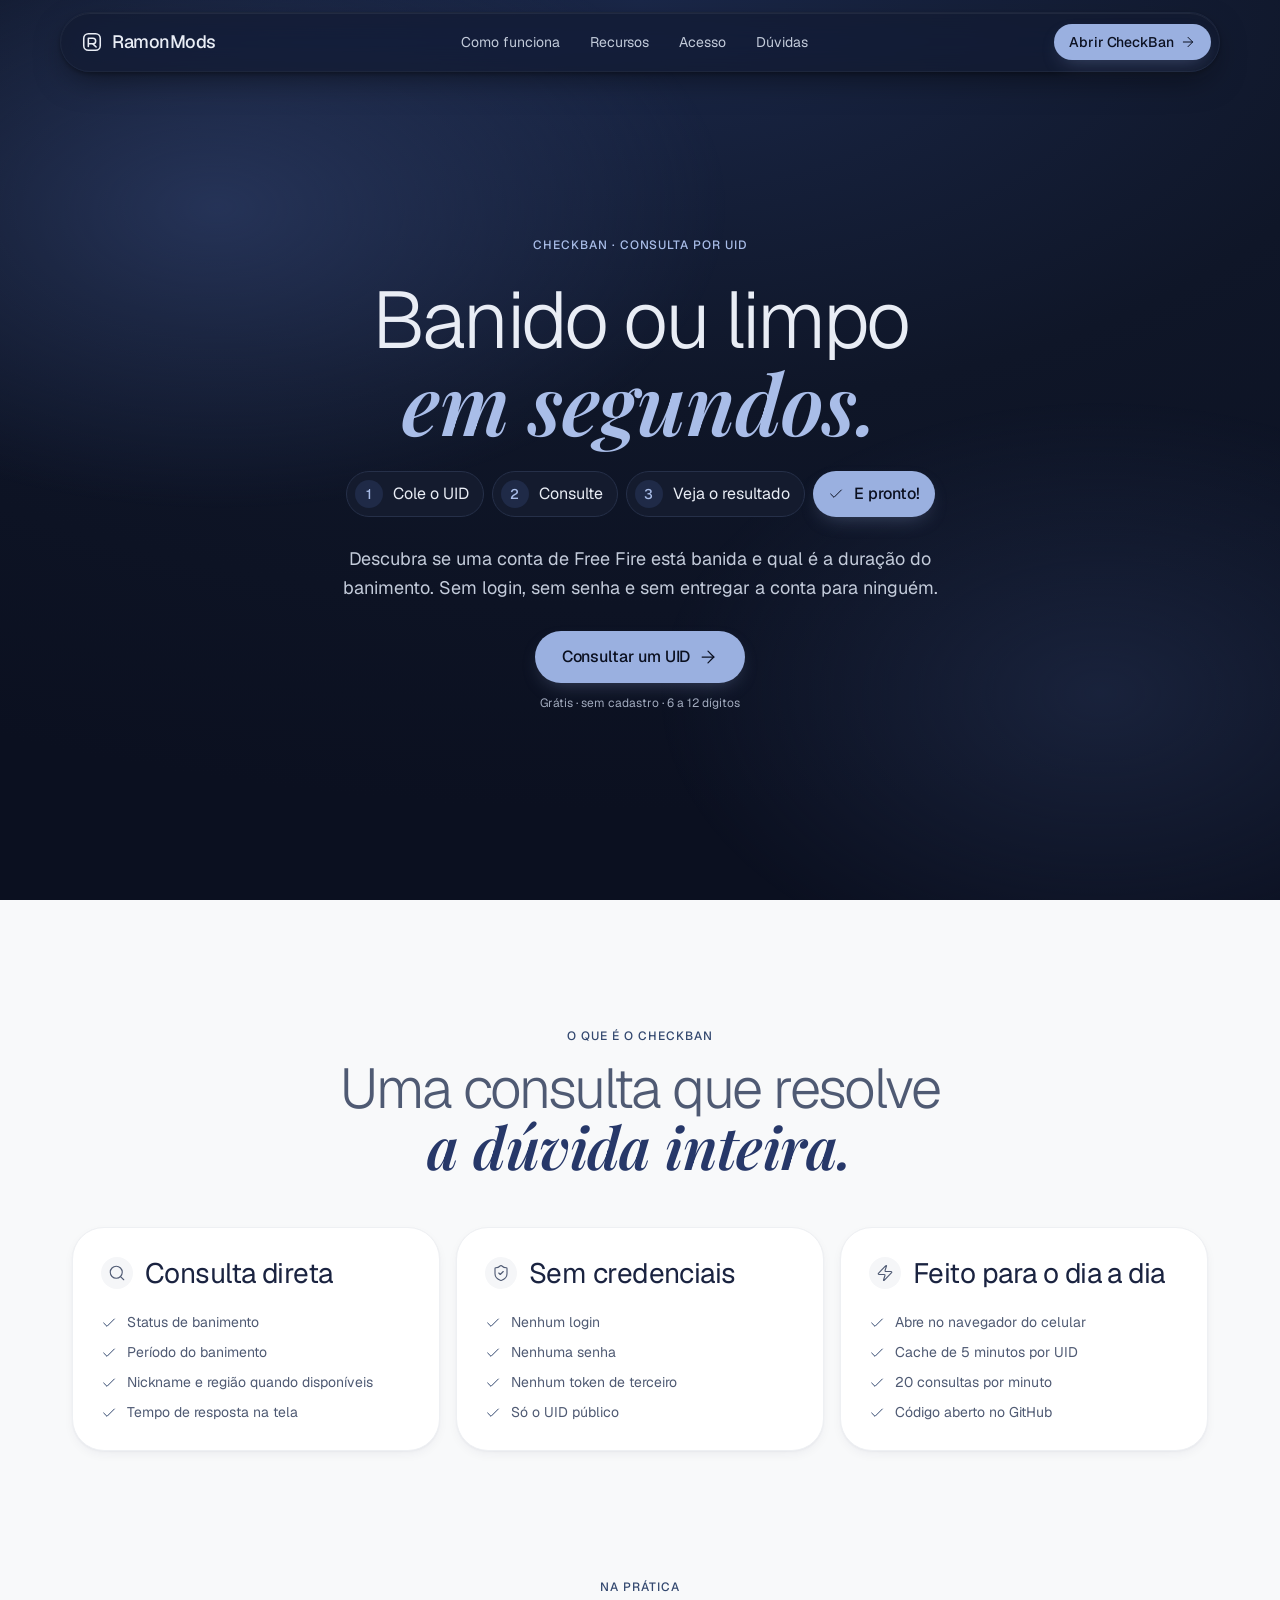
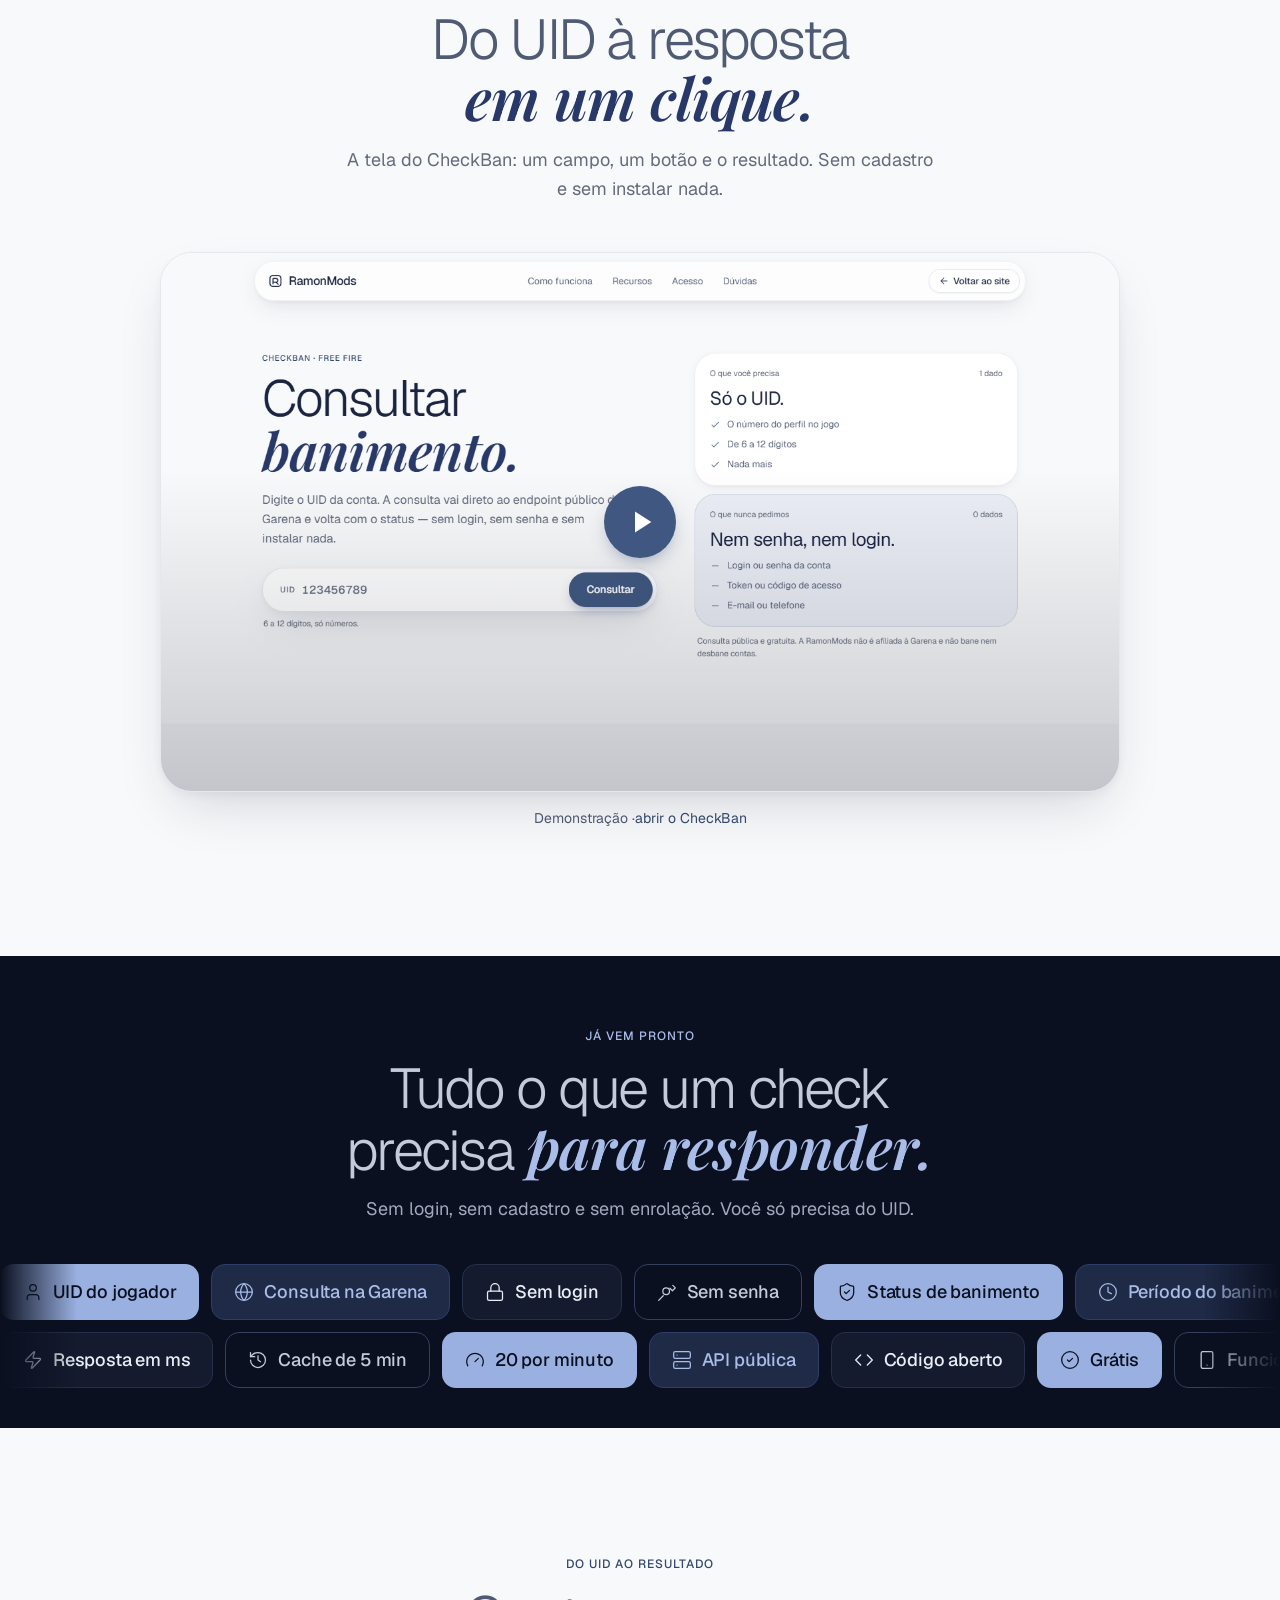
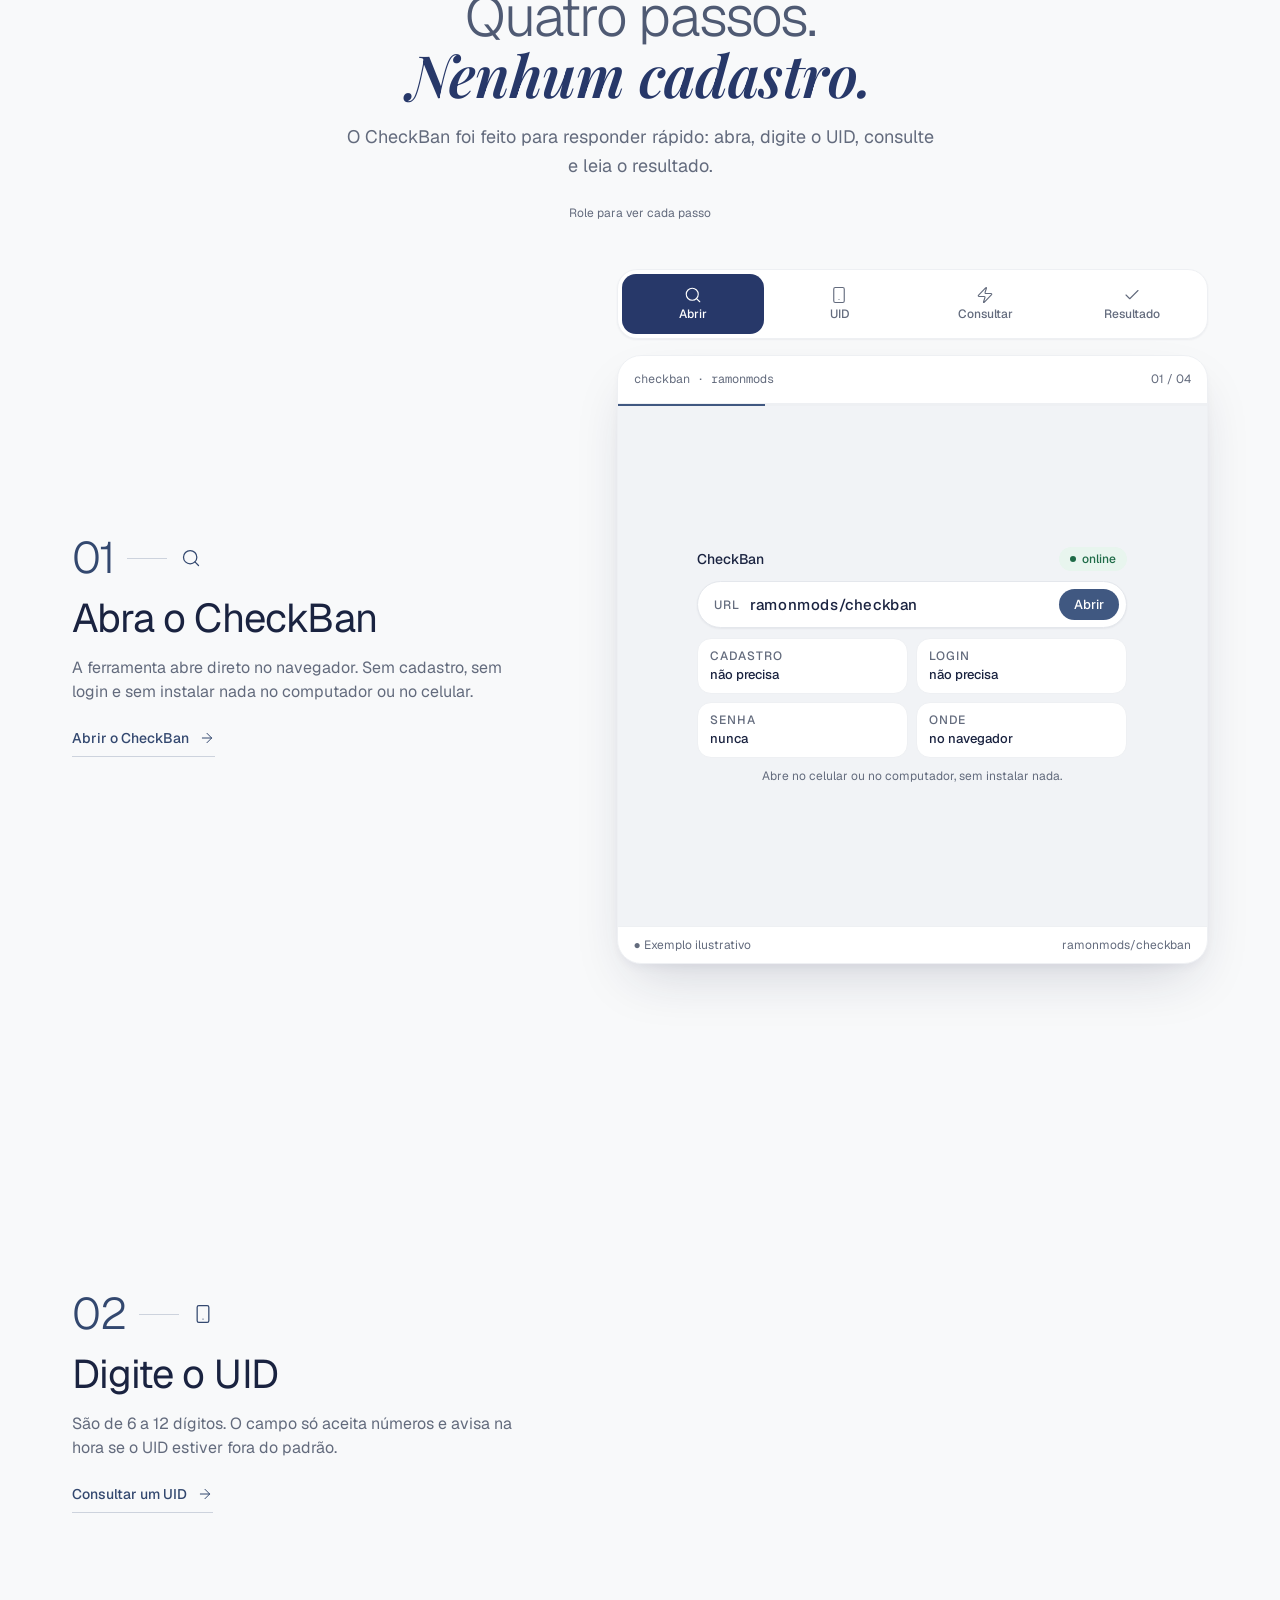
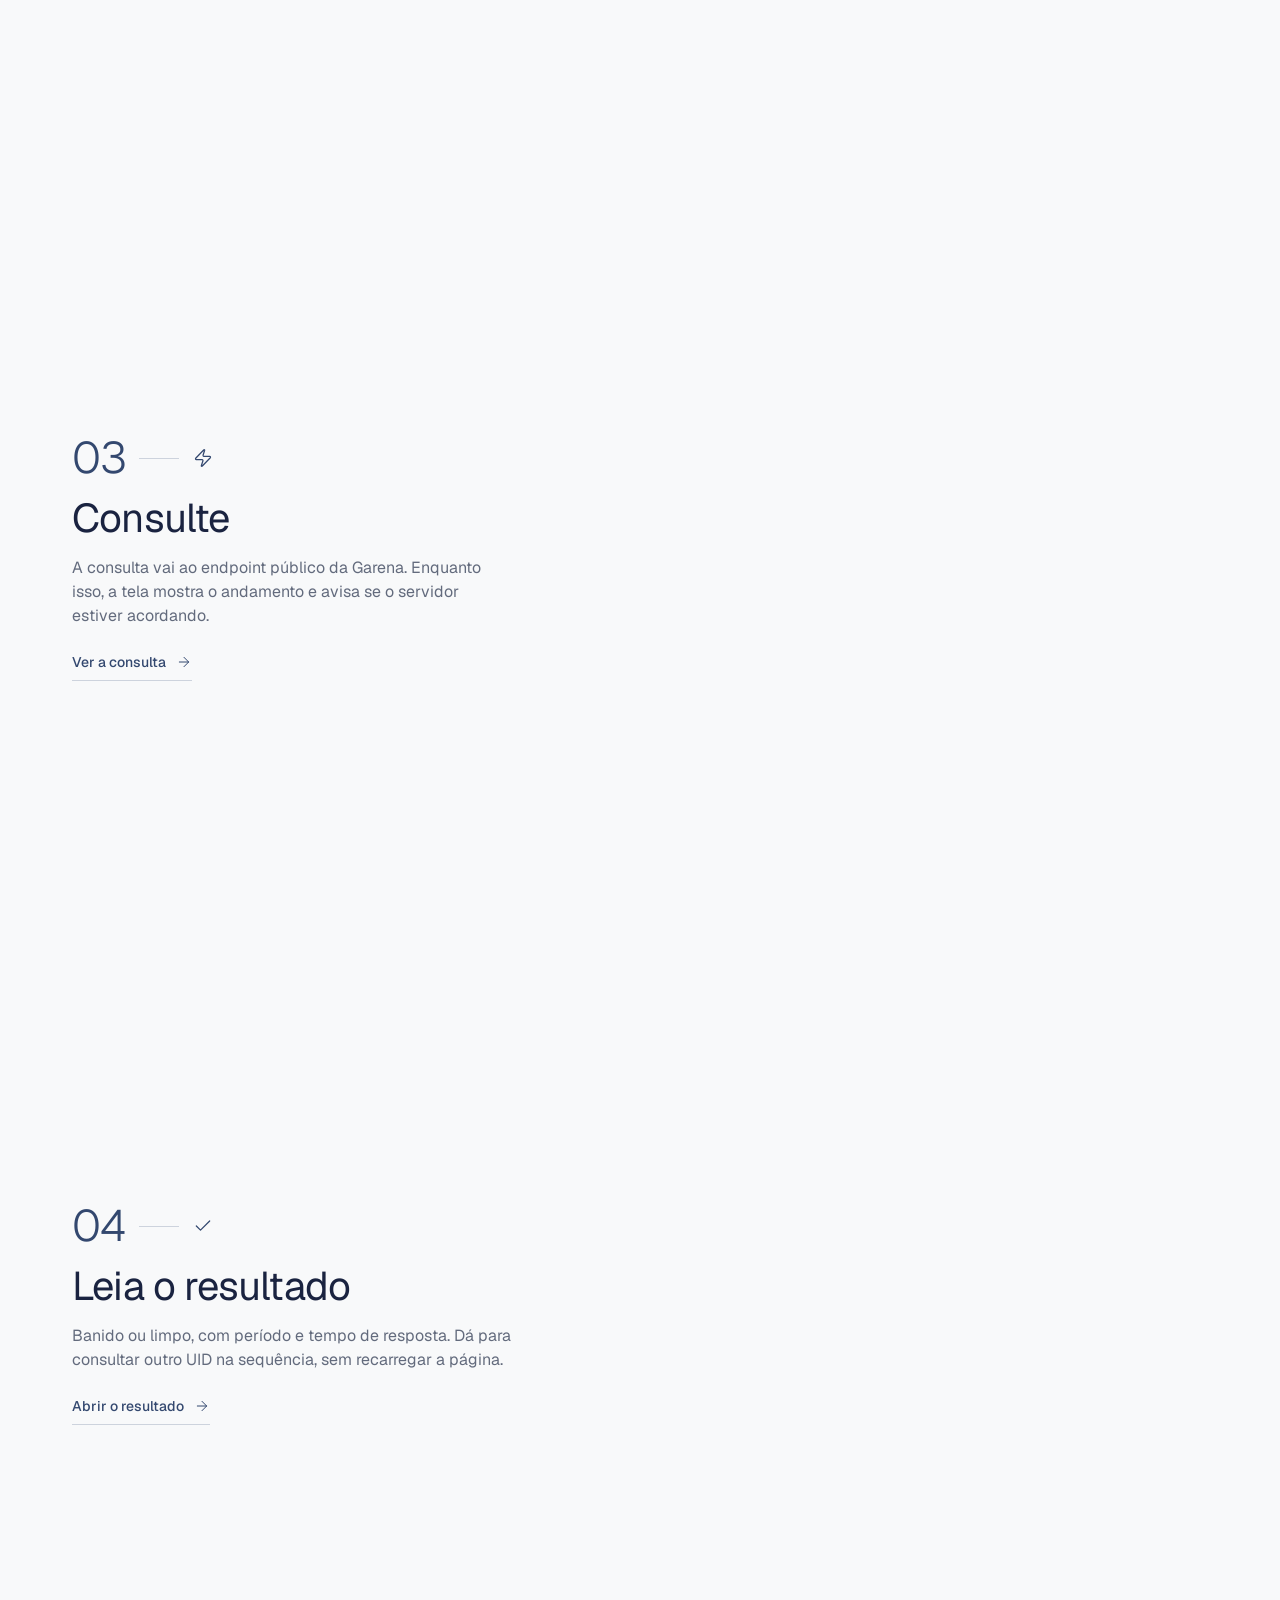
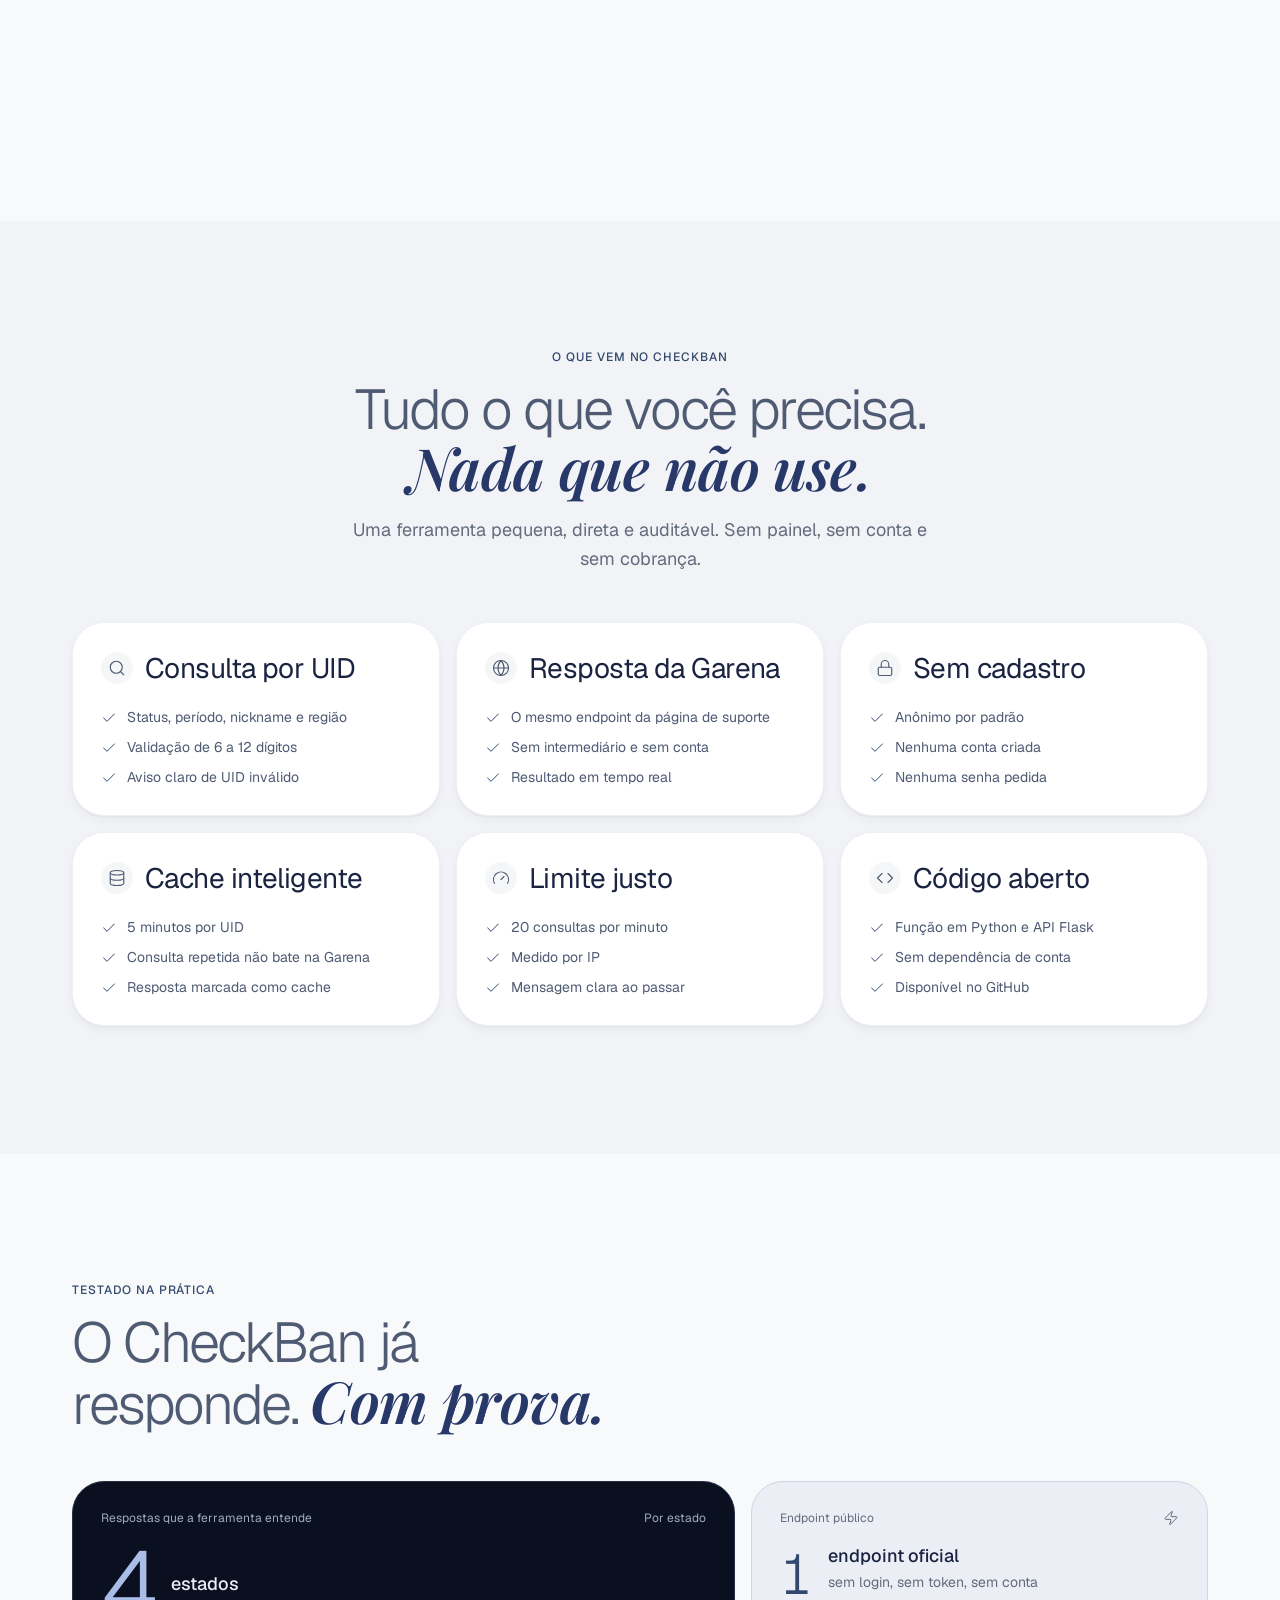
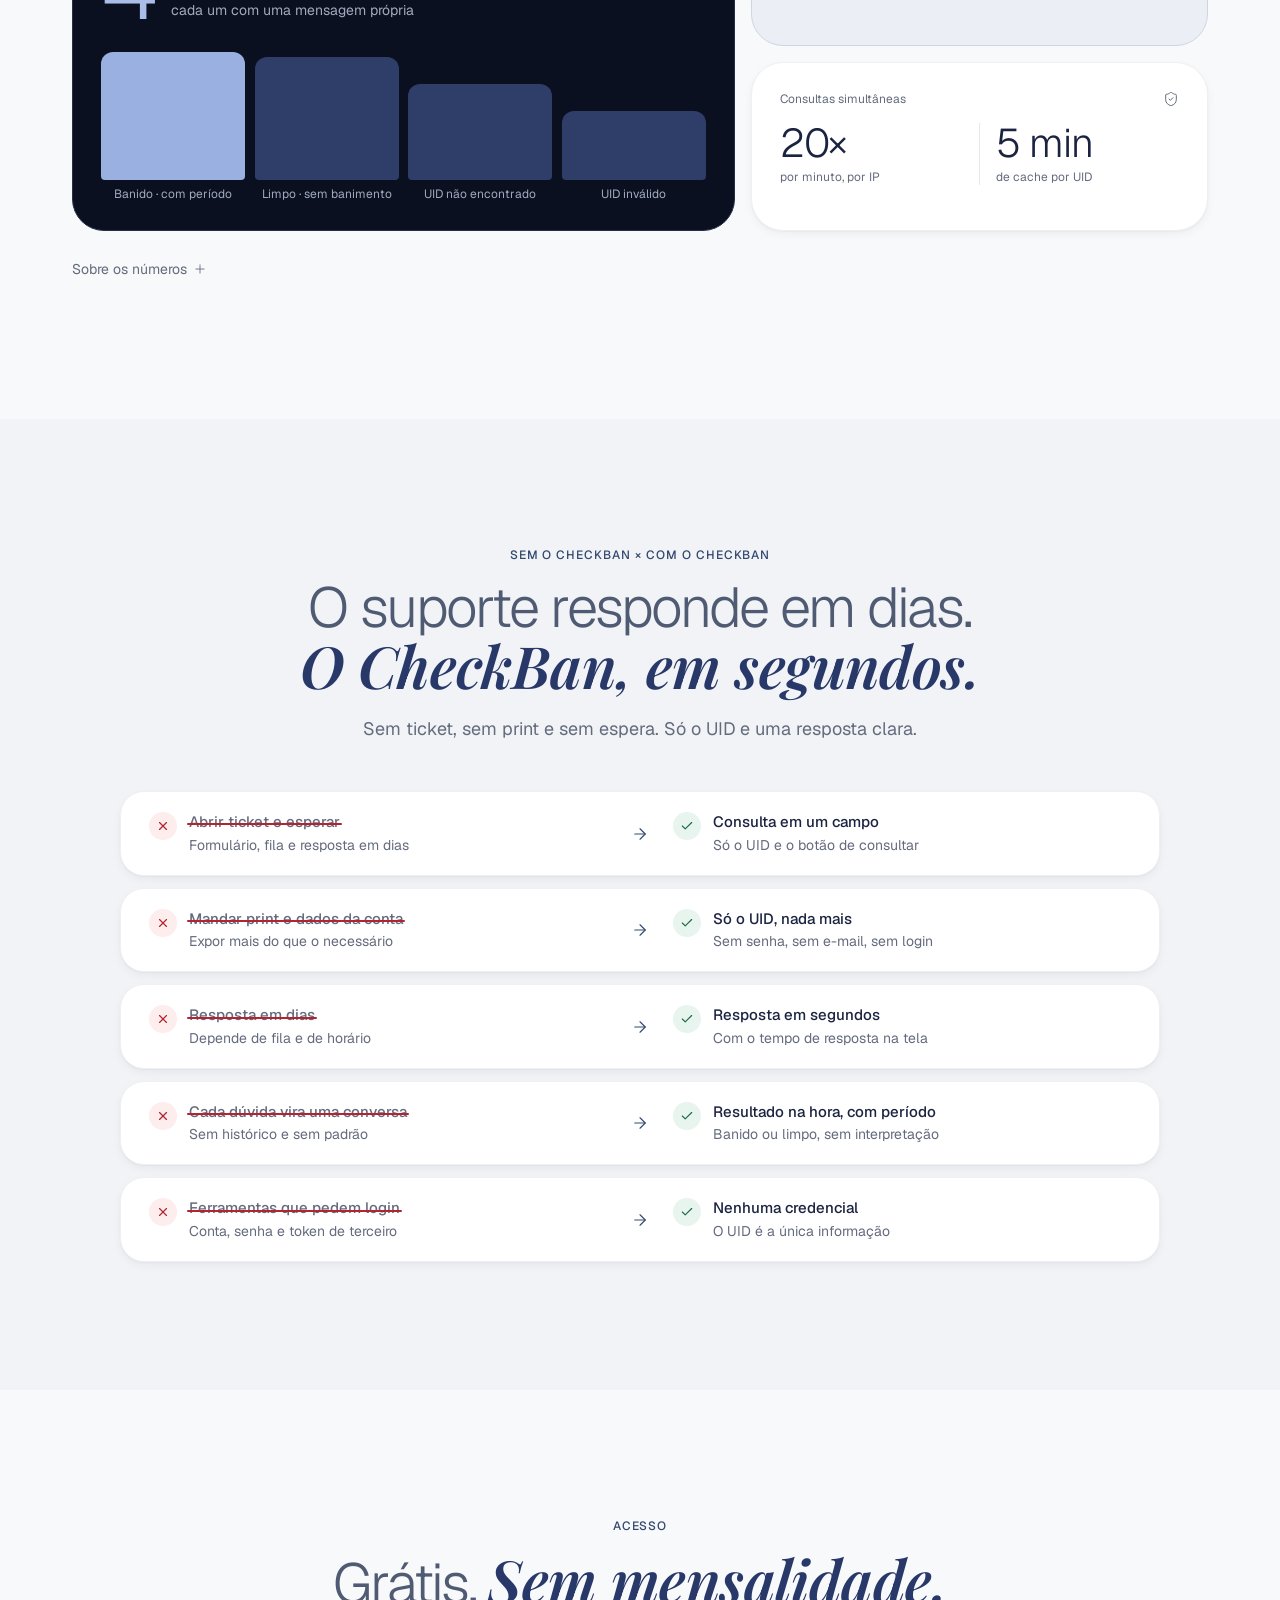
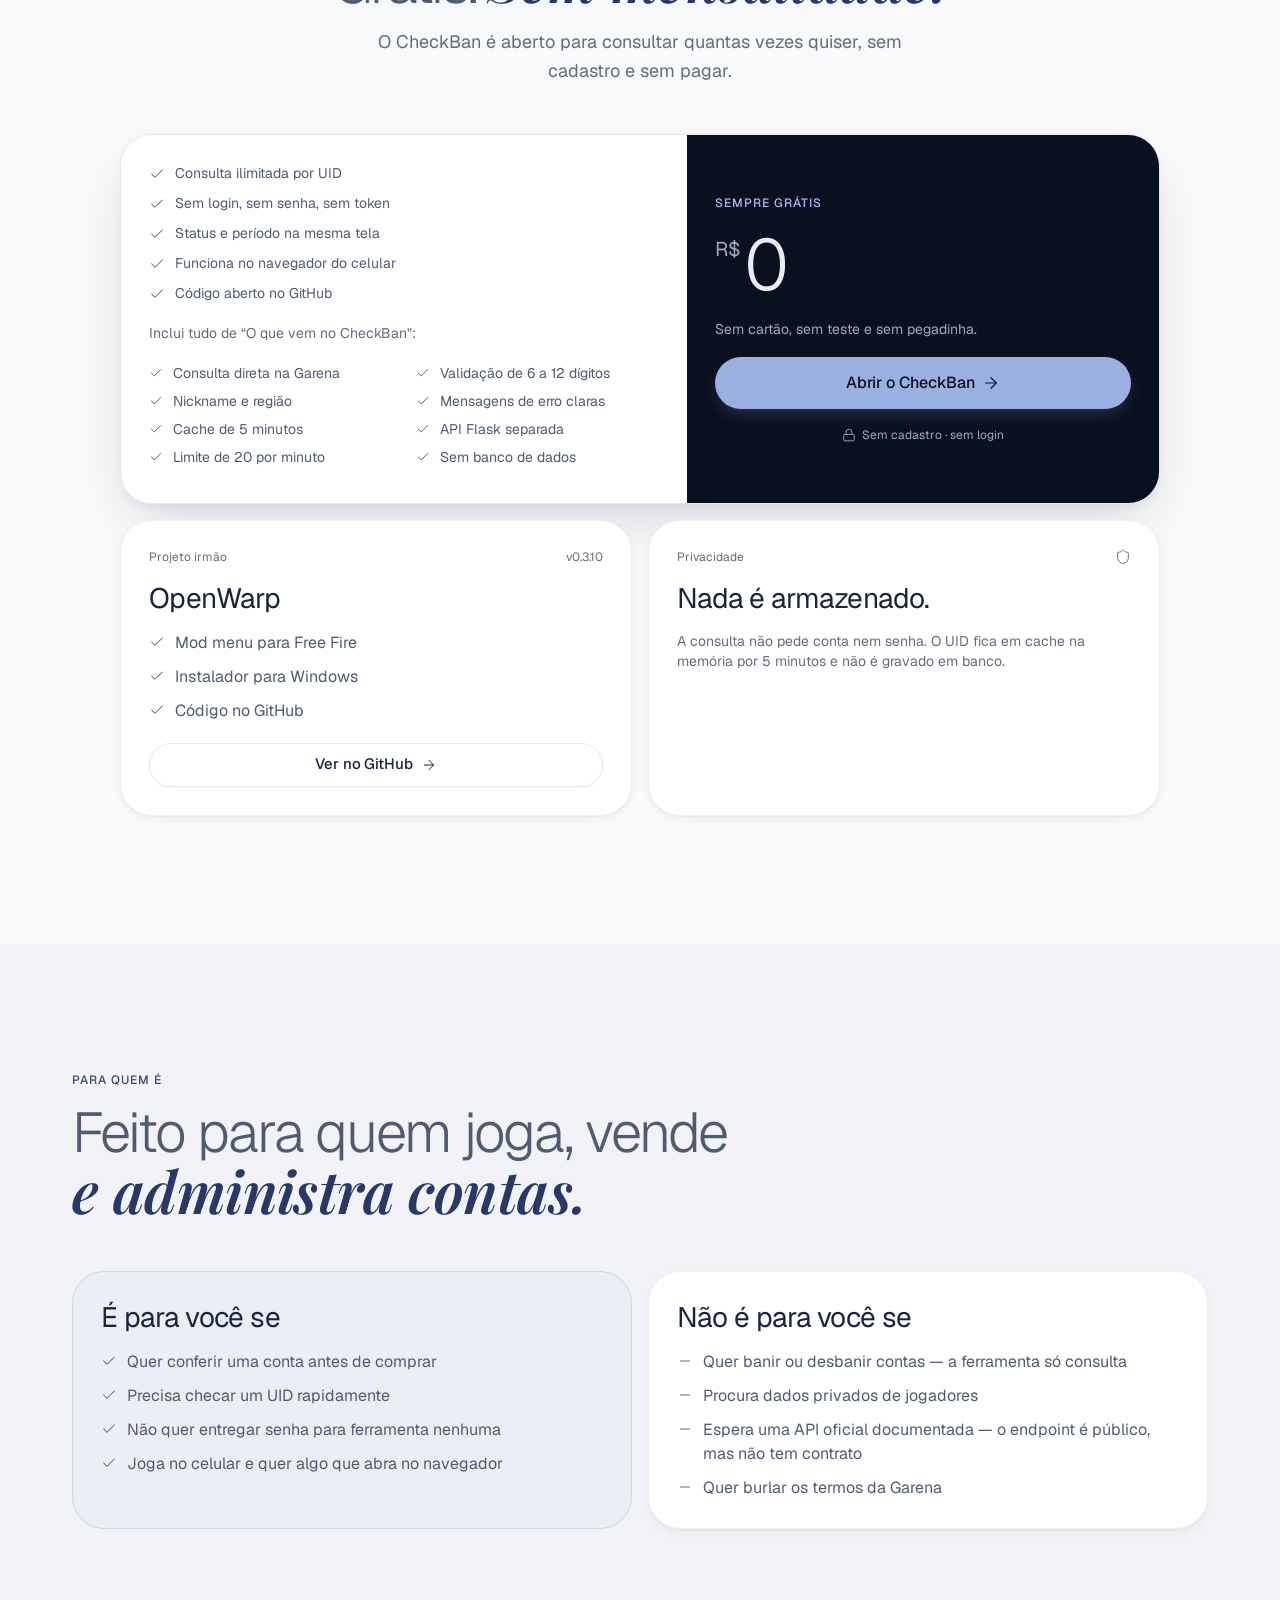
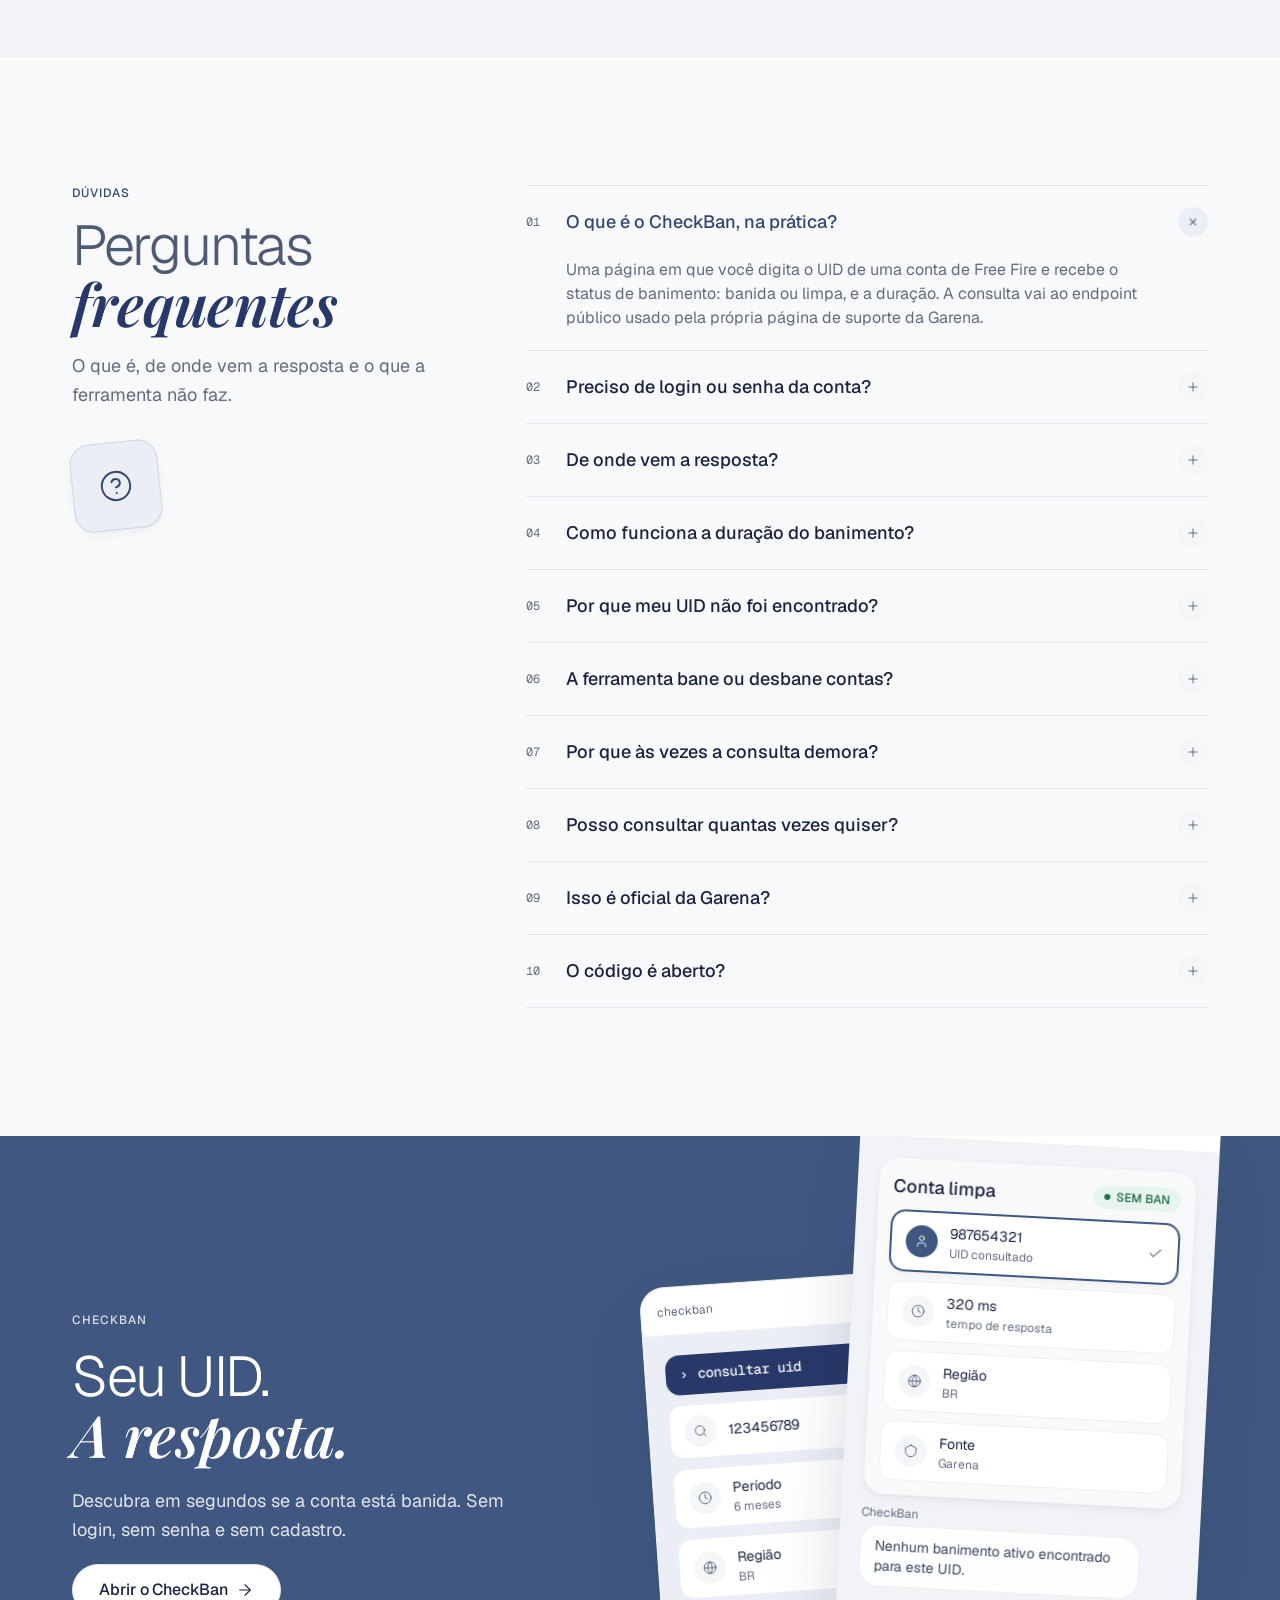
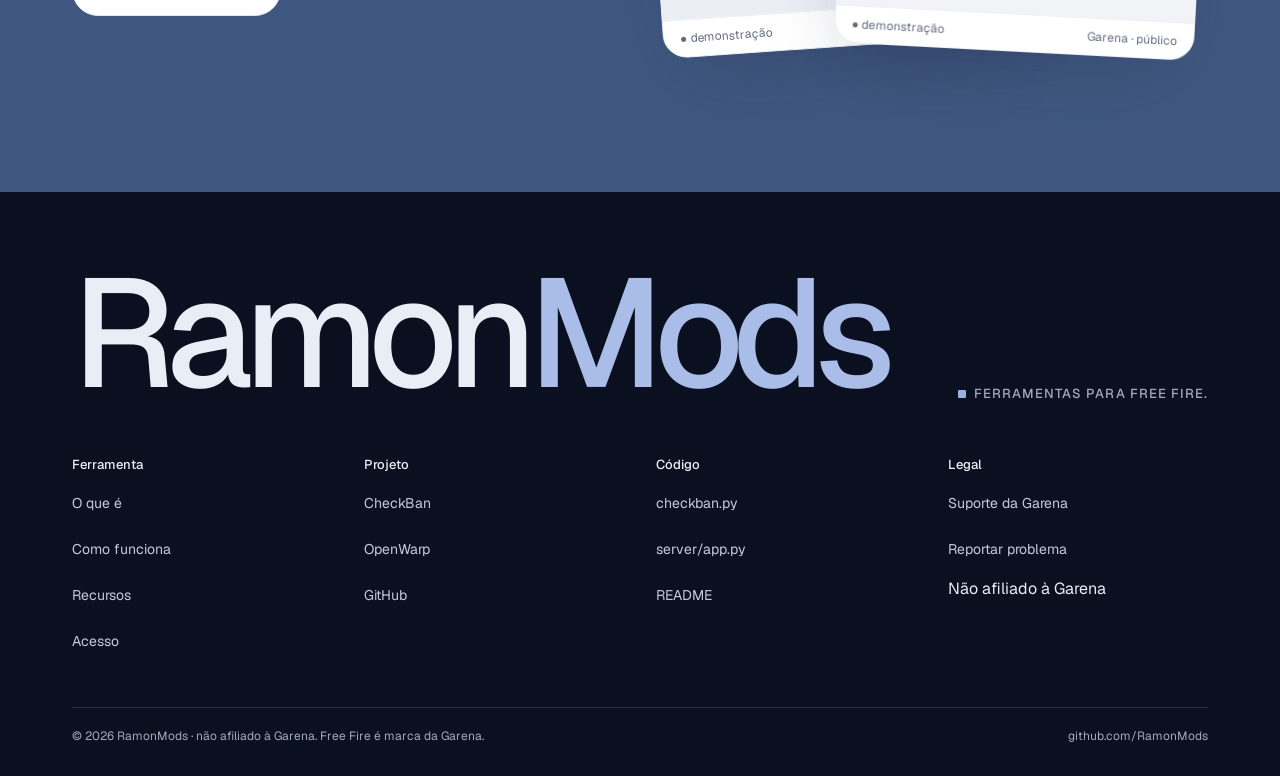
==== public/index.html @ e535be3e "site: reestrutura para public/, adiciona CheckBan (funcao + API Flask + pagina)" ====
<!DOCTYPE html>
<html lang="pt-BR" data-theme="light">
<head>
<meta charset="utf-8">
<meta name="viewport" content="width=device-width, initial-scale=1">
<title>RamonMods — CheckBan para Free Fire</title>
<meta name="description" content="Consulte pelo UID se uma conta de Free Fire está banida e qual é a duração do banimento. Sem login, sem senha e sem cadastro. Resposta direta do endpoint público da Garena.">
<meta name="theme-color" content="#0b1020">
<meta property="og:title" content="RamonMods — CheckBan para Free Fire">
<meta property="og:description" content="Banido ou limpo em segundos. Consulta por UID, sem login e sem senha.">
<meta property="og:type" content="website">
<link rel="icon" href="assets/favicon.svg" type="image/svg+xml">
<link rel="preload" href="assets/fonts/geist-normal-01.woff2" as="font" type="font/woff2" crossorigin>
<link rel="preload" href="assets/fonts/playfair-display-italic-03.woff2" as="font" type="font/woff2" crossorigin>
<link rel="stylesheet" href="styles.css">
<link rel="stylesheet" href="site.css">
</head>
<body>

<header class="lp-nav" data-theme="dark">
  <a class="ks-wordmark" href="./" aria-label="RamonMods, início">
    <span class="rm-brand">
      <svg viewBox="0 0 24 24" fill="none" stroke="currentColor" stroke-width="1.7" stroke-linecap="round" stroke-linejoin="round" aria-hidden="true" focusable="false"><rect x="3" y="3" width="18" height="18" rx="5"/><path d="M8 17V8h5a3 3 0 0 1 0 6H8"/><path d="m13 14 3.5 3.5"/></svg>
      RamonMods
    </span>
  </a>
  <nav class="lp-nav__links" aria-label="Seções">
    <a href="#como-usar">Como funciona</a>
    <a href="#o-que-vem">Recursos</a>
    <a href="#preco">Acesso</a>
    <a href="#duvidas">Dúvidas</a>
  </nav>
  <div class="lp-nav__end">
    <a class="ks-btn ks-btn--primary ks-btn--sm" href="checkban/">
      <span class="ks-btn__content">Abrir CheckBan
        <svg xmlns="http://www.w3.org/2000/svg" width="16" height="16" viewBox="0 0 24 24" fill="none" stroke="currentColor" stroke-width="1.5" stroke-linecap="round" stroke-linejoin="round" style="flex-shrink:0;display:block" aria-hidden="true" focusable="false"><path d="M5 12h14"/><path d="m12 5 7 7-7 7"/></svg>
      </span>
    </a>
  </div>
</header>

<main id="conteudo">

<section class="lp-hero" data-theme="dark" data-nav-theme="dark" id="topo">
  <div class="lp-container lp-hero__inner">
    <span class="lp-tag">CheckBan · consulta por UID</span>
    <h1>Banido ou limpo <span class="ks-accent-word">em segundos.</span></h1>
    <div class="rm-pills">
      <span class="lp-step"><b>1</b>Cole o UID</span>
      <span class="lp-step"><b>2</b>Consulte</span>
      <span class="lp-step"><b>3</b>Veja o resultado</span>
      <a class="lp-step lp-step--done" href="checkban/">
        <svg xmlns="http://www.w3.org/2000/svg" width="16" height="16" viewBox="0 0 24 24" fill="none" stroke="currentColor" stroke-width="1.5" stroke-linecap="round" stroke-linejoin="round" style="flex-shrink:0;display:block" aria-hidden="true" focusable="false"><path d="M20 6 9 17l-5-5"/></svg>
        E pronto!
      </a>
    </div>
    <p class="lp-hero__lead">Descubra se uma conta de Free Fire está banida e qual é a duração do banimento. Sem login, sem senha e sem entregar a conta para ninguém.</p>
    <div class="lp-hero__cta">
      <a class="ks-btn ks-btn--primary ks-btn--lg" href="checkban/">
        <span class="ks-btn__content">Consultar um UID
          <svg xmlns="http://www.w3.org/2000/svg" width="20" height="20" viewBox="0 0 24 24" fill="none" stroke="currentColor" stroke-width="1.5" stroke-linecap="round" stroke-linejoin="round" style="flex-shrink:0;display:block" aria-hidden="true" focusable="false"><path d="M5 12h14"/><path d="m12 5 7 7-7 7"/></svg>
        </span>
      </a>
      <p class="lp-plan__fine"><span>Grátis · sem cadastro · 6 a 12 dígitos</span></p>
    </div>
  </div>
</section>

<section class="lp-section" id="o-que-e" aria-labelledby="o-que-e-titulo">
  <div class="lp-container">
    <div class="lp-head lp-head--center lp-reveal">
      <span class="lp-tag">O que é o CheckBan</span>
      <h2 id="o-que-e-titulo" class="lp-h2">Uma consulta que resolve <span class="ks-accent-word">a dúvida inteira.</span></h2>
    </div>
    <div class="lp-inside">
      <div class="lp-panel lp-panel--surface lp-reveal">
        <div class="lp-inside__head">
          <span class="lp-row__icon">
            <svg xmlns="http://www.w3.org/2000/svg" width="18" height="18" viewBox="0 0 24 24" fill="none" stroke="currentColor" stroke-width="1.5" stroke-linecap="round" stroke-linejoin="round" aria-hidden="true" focusable="false"><circle cx="11" cy="11" r="8"/><path d="m21 21-4.3-4.3"/></svg>
          </span>
          <h3>Consulta direta</h3>
        </div>
        <ul class="lp-checks">
          <li><svg xmlns="http://www.w3.org/2000/svg" width="16" height="16" viewBox="0 0 24 24" fill="none" stroke="currentColor" stroke-width="1.5" stroke-linecap="round" stroke-linejoin="round" aria-hidden="true" focusable="false"><path d="M20 6 9 17l-5-5"/></svg>Status de banimento</li>
          <li><svg xmlns="http://www.w3.org/2000/svg" width="16" height="16" viewBox="0 0 24 24" fill="none" stroke="currentColor" stroke-width="1.5" stroke-linecap="round" stroke-linejoin="round" aria-hidden="true" focusable="false"><path d="M20 6 9 17l-5-5"/></svg>Período do banimento</li>
          <li><svg xmlns="http://www.w3.org/2000/svg" width="16" height="16" viewBox="0 0 24 24" fill="none" stroke="currentColor" stroke-width="1.5" stroke-linecap="round" stroke-linejoin="round" aria-hidden="true" focusable="false"><path d="M20 6 9 17l-5-5"/></svg>Nickname e região quando disponíveis</li>
          <li><svg xmlns="http://www.w3.org/2000/svg" width="16" height="16" viewBox="0 0 24 24" fill="none" stroke="currentColor" stroke-width="1.5" stroke-linecap="round" stroke-linejoin="round" aria-hidden="true" focusable="false"><path d="M20 6 9 17l-5-5"/></svg>Tempo de resposta na tela</li>
        </ul>
      </div>
      <div class="lp-panel lp-panel--surface lp-reveal">
        <div class="lp-inside__head">
          <span class="lp-row__icon">
            <svg xmlns="http://www.w3.org/2000/svg" width="18" height="18" viewBox="0 0 24 24" fill="none" stroke="currentColor" stroke-width="1.5" stroke-linecap="round" stroke-linejoin="round" aria-hidden="true" focusable="false"><path d="M20 13c0 5-3.5 7.5-7.66 8.95a1 1 0 0 1-.67-.01C7.5 20.5 4 18 4 13V6a1 1 0 0 1 1-1c2 0 4.5-1.2 6.24-2.72a1.17 1.17 0 0 1 1.52 0C14.51 3.81 17 5 19 5a1 1 0 0 1 1 1z"/><path d="m9 12 2 2 4-4"/></svg>
          </span>
          <h3>Sem credenciais</h3>
        </div>
        <ul class="lp-checks">
          <li><svg xmlns="http://www.w3.org/2000/svg" width="16" height="16" viewBox="0 0 24 24" fill="none" stroke="currentColor" stroke-width="1.5" stroke-linecap="round" stroke-linejoin="round" aria-hidden="true" focusable="false"><path d="M20 6 9 17l-5-5"/></svg>Nenhum login</li>
          <li><svg xmlns="http://www.w3.org/2000/svg" width="16" height="16" viewBox="0 0 24 24" fill="none" stroke="currentColor" stroke-width="1.5" stroke-linecap="round" stroke-linejoin="round" aria-hidden="true" focusable="false"><path d="M20 6 9 17l-5-5"/></svg>Nenhuma senha</li>
          <li><svg xmlns="http://www.w3.org/2000/svg" width="16" height="16" viewBox="0 0 24 24" fill="none" stroke="currentColor" stroke-width="1.5" stroke-linecap="round" stroke-linejoin="round" aria-hidden="true" focusable="false"><path d="M20 6 9 17l-5-5"/></svg>Nenhum token de terceiro</li>
          <li><svg xmlns="http://www.w3.org/2000/svg" width="16" height="16" viewBox="0 0 24 24" fill="none" stroke="currentColor" stroke-width="1.5" stroke-linecap="round" stroke-linejoin="round" aria-hidden="true" focusable="false"><path d="M20 6 9 17l-5-5"/></svg>Só o UID público</li>
        </ul>
      </div>
      <div class="lp-panel lp-panel--surface lp-reveal">
        <div class="lp-inside__head">
          <span class="lp-row__icon">
            <svg xmlns="http://www.w3.org/2000/svg" width="18" height="18" viewBox="0 0 24 24" fill="none" stroke="currentColor" stroke-width="1.5" stroke-linecap="round" stroke-linejoin="round" aria-hidden="true" focusable="false"><path d="M4 14a1 1 0 0 1-.78-1.63l9.9-10.2a.5.5 0 0 1 .86.46l-1.92 6.02A1 1 0 0 0 13 10h7a1 1 0 0 1 .78 1.63l-9.9 10.2a.5.5 0 0 1-.86-.46l1.92-6.02A1 1 0 0 0 11 14z"/></svg>
          </span>
          <h3>Feito para o dia a dia</h3>
        </div>
        <ul class="lp-checks">
          <li><svg xmlns="http://www.w3.org/2000/svg" width="16" height="16" viewBox="0 0 24 24" fill="none" stroke="currentColor" stroke-width="1.5" stroke-linecap="round" stroke-linejoin="round" aria-hidden="true" focusable="false"><path d="M20 6 9 17l-5-5"/></svg>Abre no navegador do celular</li>
          <li><svg xmlns="http://www.w3.org/2000/svg" width="16" height="16" viewBox="0 0 24 24" fill="none" stroke="currentColor" stroke-width="1.5" stroke-linecap="round" stroke-linejoin="round" aria-hidden="true" focusable="false"><path d="M20 6 9 17l-5-5"/></svg>Cache de 5 minutos por UID</li>
          <li><svg xmlns="http://www.w3.org/2000/svg" width="16" height="16" viewBox="0 0 24 24" fill="none" stroke="currentColor" stroke-width="1.5" stroke-linecap="round" stroke-linejoin="round" aria-hidden="true" focusable="false"><path d="M20 6 9 17l-5-5"/></svg>20 consultas por minuto</li>
          <li><svg xmlns="http://www.w3.org/2000/svg" width="16" height="16" viewBox="0 0 24 24" fill="none" stroke="currentColor" stroke-width="1.5" stroke-linecap="round" stroke-linejoin="round" aria-hidden="true" focusable="false"><path d="M20 6 9 17l-5-5"/></svg>Código aberto no GitHub</li>
        </ul>
      </div>
    </div>
  </div>
</section>

<section class="lp-section" id="na-pratica" aria-labelledby="na-pratica-titulo">
  <div class="lp-container">
    <div class="lp-head lp-head--center lp-reveal">
      <span class="lp-tag">Na prática</span>
      <h2 id="na-pratica-titulo" class="lp-h2">Do UID à resposta <span class="ks-accent-word">em um clique.</span></h2>
      <p class="lp-lead">A tela do CheckBan: um campo, um botão e o resultado. Sem cadastro e sem instalar nada.</p>
    </div>
    <div class="lp-reveal">
      <div class="lp-video">
        <a class="rm-demo-link" href="checkban/" aria-label="Abrir o CheckBan">
          <img class="rm-demo-img" src="assets/checkban-preview.png" alt="Tela do CheckBan com campo de UID e resultado da consulta" loading="lazy" decoding="async">
          <span class="lp-video__play">
            <svg xmlns="http://www.w3.org/2000/svg" width="28" height="28" viewBox="0 0 24 24" fill="currentColor" stroke="none" aria-hidden="true" focusable="false"><polygon points="6 3 20 12 6 21 6 3"/></svg>
          </span>
        </a>
      </div>
      <p class="lp-video__more rm-demo-caption">Demonstração · <a href="checkban/">abrir o CheckBan</a></p>
    </div>
  </div>
</section>

<section class="lp-band" data-theme="dark" data-nav-theme="dark" aria-labelledby="ligado">
  <div class="lp-container">
    <div class="lp-head lp-head--center lp-reveal">
      <span class="lp-tag">Já vem pronto</span>
      <h2 id="ligado" class="lp-h2">Tudo o que um check precisa <span class="ks-accent-word">para responder.</span></h2>
      <p class="lp-lead">Sem login, sem cadastro e sem enrolação. Você só precisa do UID.</p>
    </div>
  </div>
  <div class="lp-marquee" aria-label="Recursos do CheckBan">
    <div class="lp-marquee__row">
      <span class="lp-chip lp-chip--accent"><svg xmlns="http://www.w3.org/2000/svg" width="20" height="20" viewBox="0 0 24 24" fill="none" stroke="currentColor" stroke-width="1.5" stroke-linecap="round" stroke-linejoin="round" aria-hidden="true" focusable="false"><path d="M19 21v-2a4 4 0 0 0-4-4H9a4 4 0 0 0-4 4v2"/><circle cx="12" cy="7" r="4"/></svg>UID do jogador</span>
      <span class="lp-chip lp-chip--soft"><svg xmlns="http://www.w3.org/2000/svg" width="20" height="20" viewBox="0 0 24 24" fill="none" stroke="currentColor" stroke-width="1.5" stroke-linecap="round" stroke-linejoin="round" aria-hidden="true" focusable="false"><circle cx="12" cy="12" r="10"/><path d="M12 2a14.5 14.5 0 0 0 0 20 14.5 14.5 0 0 0 0-20"/><path d="M2 12h20"/></svg>Consulta na Garena</span>
      <span class="lp-chip lp-chip--surface"><svg xmlns="http://www.w3.org/2000/svg" width="20" height="20" viewBox="0 0 24 24" fill="none" stroke="currentColor" stroke-width="1.5" stroke-linecap="round" stroke-linejoin="round" aria-hidden="true" focusable="false"><rect width="18" height="11" x="3" y="11" rx="2"/><path d="M7 11V7a5 5 0 0 1 10 0v4"/></svg>Sem login</span>
      <span class="lp-chip lp-chip--outline"><svg xmlns="http://www.w3.org/2000/svg" width="20" height="20" viewBox="0 0 24 24" fill="none" stroke="currentColor" stroke-width="1.5" stroke-linecap="round" stroke-linejoin="round" aria-hidden="true" focusable="false"><path d="m15.5 7.5 3 3L22 7l-3-3"/><path d="m2 22 5.5-5.5"/><circle cx="11" cy="11" r="4"/></svg>Sem senha</span>
      <span class="lp-chip lp-chip--accent"><svg xmlns="http://www.w3.org/2000/svg" width="20" height="20" viewBox="0 0 24 24" fill="none" stroke="currentColor" stroke-width="1.5" stroke-linecap="round" stroke-linejoin="round" aria-hidden="true" focusable="false"><path d="M20 13c0 5-3.5 7.5-7.66 8.95a1 1 0 0 1-.67-.01C7.5 20.5 4 18 4 13V6a1 1 0 0 1 1-1c2 0 4.5-1.2 6.24-2.72a1.17 1.17 0 0 1 1.52 0C14.51 3.81 17 5 19 5a1 1 0 0 1 1 1z"/><path d="m9 12 2 2 4-4"/></svg>Status de banimento</span>
      <span class="lp-chip lp-chip--soft"><svg xmlns="http://www.w3.org/2000/svg" width="20" height="20" viewBox="0 0 24 24" fill="none" stroke="currentColor" stroke-width="1.5" stroke-linecap="round" stroke-linejoin="round" aria-hidden="true" focusable="false"><circle cx="12" cy="12" r="10"/><polyline points="12 6 12 12 16 14"/></svg>Período do banimento</span>
      <span class="lp-chip lp-chip--surface"><svg xmlns="http://www.w3.org/2000/svg" width="20" height="20" viewBox="0 0 24 24" fill="none" stroke="currentColor" stroke-width="1.5" stroke-linecap="round" stroke-linejoin="round" aria-hidden="true" focusable="false"><path d="M19 21v-2a4 4 0 0 0-4-4H9a4 4 0 0 0-4 4v2"/><circle cx="12" cy="7" r="4"/></svg>Nickname</span>
      <span class="lp-chip lp-chip--outline"><svg xmlns="http://www.w3.org/2000/svg" width="20" height="20" viewBox="0 0 24 24" fill="none" stroke="currentColor" stroke-width="1.5" stroke-linecap="round" stroke-linejoin="round" aria-hidden="true" focusable="false"><circle cx="12" cy="12" r="10"/><path d="M12 2a14.5 14.5 0 0 0 0 20 14.5 14.5 0 0 0 0-20"/><path d="M2 12h20"/></svg>Região</span>
      <span class="lp-chip lp-chip--accent" aria-hidden="true"><svg xmlns="http://www.w3.org/2000/svg" width="20" height="20" viewBox="0 0 24 24" fill="none" stroke="currentColor" stroke-width="1.5" stroke-linecap="round" stroke-linejoin="round" aria-hidden="true" focusable="false"><path d="M19 21v-2a4 4 0 0 0-4-4H9a4 4 0 0 0-4 4v2"/><circle cx="12" cy="7" r="4"/></svg>UID do jogador</span>
      <span class="lp-chip lp-chip--soft" aria-hidden="true"><svg xmlns="http://www.w3.org/2000/svg" width="20" height="20" viewBox="0 0 24 24" fill="none" stroke="currentColor" stroke-width="1.5" stroke-linecap="round" stroke-linejoin="round" aria-hidden="true" focusable="false"><circle cx="12" cy="12" r="10"/><path d="M12 2a14.5 14.5 0 0 0 0 20 14.5 14.5 0 0 0 0-20"/><path d="M2 12h20"/></svg>Consulta na Garena</span>
      <span class="lp-chip lp-chip--surface" aria-hidden="true"><svg xmlns="http://www.w3.org/2000/svg" width="20" height="20" viewBox="0 0 24 24" fill="none" stroke="currentColor" stroke-width="1.5" stroke-linecap="round" stroke-linejoin="round" aria-hidden="true" focusable="false"><rect width="18" height="11" x="3" y="11" rx="2"/><path d="M7 11V7a5 5 0 0 1 10 0v4"/></svg>Sem login</span>
      <span class="lp-chip lp-chip--outline" aria-hidden="true"><svg xmlns="http://www.w3.org/2000/svg" width="20" height="20" viewBox="0 0 24 24" fill="none" stroke="currentColor" stroke-width="1.5" stroke-linecap="round" stroke-linejoin="round" aria-hidden="true" focusable="false"><path d="m15.5 7.5 3 3L22 7l-3-3"/><path d="m2 22 5.5-5.5"/><circle cx="11" cy="11" r="4"/></svg>Sem senha</span>
      <span class="lp-chip lp-chip--accent" aria-hidden="true"><svg xmlns="http://www.w3.org/2000/svg" width="20" height="20" viewBox="0 0 24 24" fill="none" stroke="currentColor" stroke-width="1.5" stroke-linecap="round" stroke-linejoin="round" aria-hidden="true" focusable="false"><path d="M20 13c0 5-3.5 7.5-7.66 8.95a1 1 0 0 1-.67-.01C7.5 20.5 4 18 4 13V6a1 1 0 0 1 1-1c2 0 4.5-1.2 6.24-2.72a1.17 1.17 0 0 1 1.52 0C14.51 3.81 17 5 19 5a1 1 0 0 1 1 1z"/><path d="m9 12 2 2 4-4"/></svg>Status de banimento</span>
      <span class="lp-chip lp-chip--soft" aria-hidden="true"><svg xmlns="http://www.w3.org/2000/svg" width="20" height="20" viewBox="0 0 24 24" fill="none" stroke="currentColor" stroke-width="1.5" stroke-linecap="round" stroke-linejoin="round" aria-hidden="true" focusable="false"><circle cx="12" cy="12" r="10"/><polyline points="12 6 12 12 16 14"/></svg>Período do banimento</span>
      <span class="lp-chip lp-chip--surface" aria-hidden="true"><svg xmlns="http://www.w3.org/2000/svg" width="20" height="20" viewBox="0 0 24 24" fill="none" stroke="currentColor" stroke-width="1.5" stroke-linecap="round" stroke-linejoin="round" aria-hidden="true" focusable="false"><path d="M19 21v-2a4 4 0 0 0-4-4H9a4 4 0 0 0-4 4v2"/><circle cx="12" cy="7" r="4"/></svg>Nickname</span>
      <span class="lp-chip lp-chip--outline" aria-hidden="true"><svg xmlns="http://www.w3.org/2000/svg" width="20" height="20" viewBox="0 0 24 24" fill="none" stroke="currentColor" stroke-width="1.5" stroke-linecap="round" stroke-linejoin="round" aria-hidden="true" focusable="false"><circle cx="12" cy="12" r="10"/><path d="M12 2a14.5 14.5 0 0 0 0 20 14.5 14.5 0 0 0 0-20"/><path d="M2 12h20"/></svg>Região</span>
    </div>
    <div class="lp-marquee__row lp-marquee__row--reverse">
      <span class="lp-chip lp-chip--surface"><svg xmlns="http://www.w3.org/2000/svg" width="20" height="20" viewBox="0 0 24 24" fill="none" stroke="currentColor" stroke-width="1.5" stroke-linecap="round" stroke-linejoin="round" aria-hidden="true" focusable="false"><path d="M4 14a1 1 0 0 1-.78-1.63l9.9-10.2a.5.5 0 0 1 .86.46l-1.92 6.02A1 1 0 0 0 13 10h7a1 1 0 0 1 .78 1.63l-9.9 10.2a.5.5 0 0 1-.86-.46l1.92-6.02A1 1 0 0 0 11 14z"/></svg>Resposta em ms</span>
      <span class="lp-chip lp-chip--outline"><svg xmlns="http://www.w3.org/2000/svg" width="20" height="20" viewBox="0 0 24 24" fill="none" stroke="currentColor" stroke-width="1.5" stroke-linecap="round" stroke-linejoin="round" aria-hidden="true" focusable="false"><path d="M3 12a9 9 0 1 0 9-9 9.75 9.75 0 0 0-6.74 2.74L3 8"/><path d="M3 3v5h5"/><path d="M12 7v5l3 2"/></svg>Cache de 5 min</span>
      <span class="lp-chip lp-chip--accent"><svg xmlns="http://www.w3.org/2000/svg" width="20" height="20" viewBox="0 0 24 24" fill="none" stroke="currentColor" stroke-width="1.5" stroke-linecap="round" stroke-linejoin="round" aria-hidden="true" focusable="false"><path d="m12 14 4-4"/><path d="M3.34 19a10 10 0 1 1 17.32 0"/></svg>20 por minuto</span>
      <span class="lp-chip lp-chip--soft"><svg xmlns="http://www.w3.org/2000/svg" width="20" height="20" viewBox="0 0 24 24" fill="none" stroke="currentColor" stroke-width="1.5" stroke-linecap="round" stroke-linejoin="round" aria-hidden="true" focusable="false"><rect width="20" height="8" x="2" y="2" rx="2"/><rect width="20" height="8" x="2" y="14" rx="2"/><path d="M6 6h.01"/><path d="M6 18h.01"/></svg>API pública</span>
      <span class="lp-chip lp-chip--surface"><svg xmlns="http://www.w3.org/2000/svg" width="20" height="20" viewBox="0 0 24 24" fill="none" stroke="currentColor" stroke-width="1.5" stroke-linecap="round" stroke-linejoin="round" aria-hidden="true" focusable="false"><polyline points="16 18 22 12 16 6"/><polyline points="8 6 2 12 8 18"/></svg>Código aberto</span>
      <span class="lp-chip lp-chip--accent"><svg xmlns="http://www.w3.org/2000/svg" width="20" height="20" viewBox="0 0 24 24" fill="none" stroke="currentColor" stroke-width="1.5" stroke-linecap="round" stroke-linejoin="round" aria-hidden="true" focusable="false"><circle cx="12" cy="12" r="10"/><path d="m9 12 2 2 4-4"/></svg>Grátis</span>
      <span class="lp-chip lp-chip--outline"><svg xmlns="http://www.w3.org/2000/svg" width="20" height="20" viewBox="0 0 24 24" fill="none" stroke="currentColor" stroke-width="1.5" stroke-linecap="round" stroke-linejoin="round" aria-hidden="true" focusable="false"><rect width="14" height="20" x="5" y="2" rx="2"/><path d="M12 18h.01"/></svg>Funciona no celular</span>
      <span class="lp-chip lp-chip--soft"><svg xmlns="http://www.w3.org/2000/svg" width="20" height="20" viewBox="0 0 24 24" fill="none" stroke="currentColor" stroke-width="1.5" stroke-linecap="round" stroke-linejoin="round" aria-hidden="true" focusable="false"><path d="M20 6 9 17l-5-5"/></svg>Sem cadastro</span>
      <span class="lp-chip lp-chip--surface" aria-hidden="true"><svg xmlns="http://www.w3.org/2000/svg" width="20" height="20" viewBox="0 0 24 24" fill="none" stroke="currentColor" stroke-width="1.5" stroke-linecap="round" stroke-linejoin="round" aria-hidden="true" focusable="false"><path d="M4 14a1 1 0 0 1-.78-1.63l9.9-10.2a.5.5 0 0 1 .86.46l-1.92 6.02A1 1 0 0 0 13 10h7a1 1 0 0 1 .78 1.63l-9.9 10.2a.5.5 0 0 1-.86-.46l1.92-6.02A1 1 0 0 0 11 14z"/></svg>Resposta em ms</span>
      <span class="lp-chip lp-chip--outline" aria-hidden="true"><svg xmlns="http://www.w3.org/2000/svg" width="20" height="20" viewBox="0 0 24 24" fill="none" stroke="currentColor" stroke-width="1.5" stroke-linecap="round" stroke-linejoin="round" aria-hidden="true" focusable="false"><path d="M3 12a9 9 0 1 0 9-9 9.75 9.75 0 0 0-6.74 2.74L3 8"/><path d="M3 3v5h5"/><path d="M12 7v5l3 2"/></svg>Cache de 5 min</span>
      <span class="lp-chip lp-chip--accent" aria-hidden="true"><svg xmlns="http://www.w3.org/2000/svg" width="20" height="20" viewBox="0 0 24 24" fill="none" stroke="currentColor" stroke-width="1.5" stroke-linecap="round" stroke-linejoin="round" aria-hidden="true" focusable="false"><path d="m12 14 4-4"/><path d="M3.34 19a10 10 0 1 1 17.32 0"/></svg>20 por minuto</span>
      <span class="lp-chip lp-chip--soft" aria-hidden="true"><svg xmlns="http://www.w3.org/2000/svg" width="20" height="20" viewBox="0 0 24 24" fill="none" stroke="currentColor" stroke-width="1.5" stroke-linecap="round" stroke-linejoin="round" aria-hidden="true" focusable="false"><rect width="20" height="8" x="2" y="2" rx="2"/><rect width="20" height="8" x="2" y="14" rx="2"/><path d="M6 6h.01"/><path d="M6 18h.01"/></svg>API pública</span>
      <span class="lp-chip lp-chip--surface" aria-hidden="true"><svg xmlns="http://www.w3.org/2000/svg" width="20" height="20" viewBox="0 0 24 24" fill="none" stroke="currentColor" stroke-width="1.5" stroke-linecap="round" stroke-linejoin="round" aria-hidden="true" focusable="false"><polyline points="16 18 22 12 16 6"/><polyline points="8 6 2 12 8 18"/></svg>Código aberto</span>
      <span class="lp-chip lp-chip--accent" aria-hidden="true"><svg xmlns="http://www.w3.org/2000/svg" width="20" height="20" viewBox="0 0 24 24" fill="none" stroke="currentColor" stroke-width="1.5" stroke-linecap="round" stroke-linejoin="round" aria-hidden="true" focusable="false"><circle cx="12" cy="12" r="10"/><path d="m9 12 2 2 4-4"/></svg>Grátis</span>
      <span class="lp-chip lp-chip--outline" aria-hidden="true"><svg xmlns="http://www.w3.org/2000/svg" width="20" height="20" viewBox="0 0 24 24" fill="none" stroke="currentColor" stroke-width="1.5" stroke-linecap="round" stroke-linejoin="round" aria-hidden="true" focusable="false"><rect width="14" height="20" x="5" y="2" rx="2"/><path d="M12 18h.01"/></svg>Funciona no celular</span>
      <span class="lp-chip lp-chip--soft" aria-hidden="true"><svg xmlns="http://www.w3.org/2000/svg" width="20" height="20" viewBox="0 0 24 24" fill="none" stroke="currentColor" stroke-width="1.5" stroke-linecap="round" stroke-linejoin="round" aria-hidden="true" focusable="false"><path d="M20 6 9 17l-5-5"/></svg>Sem cadastro</span>
    </div>
  </div>
</section>

<section class="lp-section" id="como-usar" aria-labelledby="como-usar-titulo">
  <div class="lp-container">
    <div class="lp-head lp-head--center lp-reveal">
      <span class="lp-tag">Do UID ao resultado</span>
      <h2 id="como-usar-titulo" class="lp-h2">Quatro passos. <span class="ks-accent-word">Nenhum cadastro.</span></h2>
      <p class="lp-lead">O CheckBan foi feito para responder rápido: abra, digite o UID, consulte e leia o resultado.</p>
      <span class="lp-hint">Role para ver cada passo</span>
    </div>
    <div class="lp-story">
      <div class="lp-story__aside">
        <nav class="lp-story__tabs" aria-label="Passos do CheckBan">
          <a href="#passo-1" class="lp-story__tab" aria-current="step">
            <svg xmlns="http://www.w3.org/2000/svg" width="18" height="18" viewBox="0 0 24 24" fill="none" stroke="currentColor" stroke-width="1.5" stroke-linecap="round" stroke-linejoin="round" aria-hidden="true" focusable="false"><circle cx="11" cy="11" r="8"/><path d="m21 21-4.3-4.3"/></svg>
            <span class="lp-story__label">Abrir</span>
          </a>
          <a href="#passo-2" class="lp-story__tab">
            <svg xmlns="http://www.w3.org/2000/svg" width="18" height="18" viewBox="0 0 24 24" fill="none" stroke="currentColor" stroke-width="1.5" stroke-linecap="round" stroke-linejoin="round" aria-hidden="true" focusable="false"><rect width="14" height="20" x="5" y="2" rx="2"/><path d="M12 18h.01"/></svg>
            <span class="lp-story__label">UID</span>
          </a>
          <a href="#passo-3" class="lp-story__tab">
            <svg xmlns="http://www.w3.org/2000/svg" width="18" height="18" viewBox="0 0 24 24" fill="none" stroke="currentColor" stroke-width="1.5" stroke-linecap="round" stroke-linejoin="round" aria-hidden="true" focusable="false"><path d="M4 14a1 1 0 0 1-.78-1.63l9.9-10.2a.5.5 0 0 1 .86.46l-1.92 6.02A1 1 0 0 0 13 10h7a1 1 0 0 1 .78 1.63l-9.9 10.2a.5.5 0 0 1-.86-.46l1.92-6.02A1 1 0 0 0 11 14z"/></svg>
            <span class="lp-story__label">Consultar</span>
          </a>
          <a href="#passo-4" class="lp-story__tab">
            <svg xmlns="http://www.w3.org/2000/svg" width="18" height="18" viewBox="0 0 24 24" fill="none" stroke="currentColor" stroke-width="1.5" stroke-linecap="round" stroke-linejoin="round" aria-hidden="true" focusable="false"><path d="M20 6 9 17l-5-5"/></svg>
            <span class="lp-story__label">Resultado</span>
          </a>
        </nav>
        <div class="lp-reveal">
          <div class="lp-mock" role="img" aria-label="Exemplo ilustrativo da tela do CheckBan">
            <div class="lp-mock__bar">
              <span class="lp-mock__title">checkban · ramonmods</span>
              <span id="story-count">01 / 04</span>
            </div>
            <div class="lp-mock__progress"><span id="story-progress" style="width:25%"></span></div>
            <div class="lp-mock__body">
              <div class="rm-scene" data-scene="1">
                <div class="rm-scene__top">
                  <strong>CheckBan</strong>
                  <span class="ks-badge ks-badge--success"><span class="ks-badge__dot" aria-hidden="true"></span>online</span>
                </div>
                <div class="rm-scene__field">
                  <span>URL</span><b>ramonmods/checkban</b>
                  <span class="rm-scene__btn">Abrir</span>
                </div>
                <div class="rm-scene__grid">
                  <div class="rm-scene__cell"><dt>Cadastro</dt><dd>não precisa</dd></div>
                  <div class="rm-scene__cell"><dt>Login</dt><dd>não precisa</dd></div>
                  <div class="rm-scene__cell"><dt>Senha</dt><dd>nunca</dd></div>
                  <div class="rm-scene__cell"><dt>Onde</dt><dd>no navegador</dd></div>
                </div>
                <p class="rm-scene__note">Abre no celular ou no computador, sem instalar nada.</p>
              </div>

              <div class="rm-scene" data-scene="2" hidden>
                <div class="rm-scene__top">
                  <strong>CheckBan</strong>
                  <span class="ks-badge ks-badge--accent"><span class="ks-badge__dot" aria-hidden="true"></span>1 campo</span>
                </div>
                <div class="rm-scene__field">
                  <span>UID</span><b>123456789</b>
                  <span class="rm-scene__btn">Consultar</span>
                </div>
                <div class="rm-scene__status">
                  <i aria-hidden="true"></i>
                  <strong>UID válido</strong>
                  <small>9 dígitos</small>
                </div>
                <div class="rm-scene__grid">
                  <div class="rm-scene__cell"><dt>Formato</dt><dd>6 a 12 dígitos</dd></div>
                  <div class="rm-scene__cell"><dt>Origem</dt><dd>perfil no jogo</dd></div>
                </div>
                <p class="rm-scene__note">Só números. O campo avisa na hora se algo estiver errado.</p>
              </div>

              <div class="rm-scene" data-scene="3" hidden>
                <div class="rm-scene__top">
                  <strong>CheckBan</strong>
                  <span class="ks-badge ks-badge--neutral"><span class="ks-badge__dot" aria-hidden="true"></span>consultando</span>
                </div>
                <div class="rm-scene__field">
                  <span>UID</span><b>123456789</b>
                  <span class="rm-scene__btn rm-scene__btn--wait">…</span>
                </div>
                <div class="rm-scene__status rm-scene__status--wait">
                  <i aria-hidden="true"></i>
                  <strong>Falando com a Garena</strong>
                  <small>aguarde</small>
                </div>
                <div class="rm-scene__grid">
                  <div class="rm-scene__cell"><dt>Fonte</dt><dd>Garena</dd></div>
                  <div class="rm-scene__cell"><dt>Cache</dt><dd>5 minutos</dd></div>
                </div>
                <p class="rm-scene__note">A primeira consulta do dia pode acordar o servidor.</p>
              </div>

              <div class="rm-scene" data-scene="4" hidden>
                <div class="rm-scene__top">
                  <strong>Resultado</strong>
                  <span class="ks-badge ks-badge--danger"><span class="ks-badge__dot" aria-hidden="true"></span>BANIDO</span>
                </div>
                <div class="rm-scene__status">
                  <i aria-hidden="true"></i>
                  <strong>Conta banida</strong>
                  <small>640 ms</small>
                </div>
                <div class="rm-scene__grid">
                  <div class="rm-scene__cell"><dt>Nickname</dt><dd>—</dd></div>
                  <div class="rm-scene__cell"><dt>Região</dt><dd>BR</dd></div>
                  <div class="rm-scene__cell"><dt>Período</dt><dd>6 meses</dd></div>
                  <div class="rm-scene__cell"><dt>Fonte</dt><dd>Garena</dd></div>
                </div>
                <p class="rm-scene__note">A duração é a que a Garena devolve na consulta.</p>
              </div>
            </div>
            <div class="lp-mock__foot">
              <span>● Exemplo ilustrativo</span>
              <span>ramonmods/checkban</span>
            </div>
          </div>
        </div>
      </div>
      <ol class="lp-story__list">
        <li id="passo-1" class="lp-story__step">
          <span class="lp-story__num">01
            <svg xmlns="http://www.w3.org/2000/svg" width="20" height="20" viewBox="0 0 24 24" fill="none" stroke="currentColor" stroke-width="1.5" stroke-linecap="round" stroke-linejoin="round" aria-hidden="true" focusable="false"><circle cx="11" cy="11" r="8"/><path d="m21 21-4.3-4.3"/></svg>
          </span>
          <h3>Abra o CheckBan</h3>
          <p>A ferramenta abre direto no navegador. Sem cadastro, sem login e sem instalar nada no computador ou no celular.</p>
          <a href="checkban/" class="lp-story__link">Abrir o CheckBan
            <svg xmlns="http://www.w3.org/2000/svg" width="16" height="16" viewBox="0 0 24 24" fill="none" stroke="currentColor" stroke-width="1.5" stroke-linecap="round" stroke-linejoin="round" aria-hidden="true" focusable="false"><path d="M5 12h14"/><path d="m12 5 7 7-7 7"/></svg>
          </a>
        </li>
        <li id="passo-2" class="lp-story__step">
          <span class="lp-story__num">02
            <svg xmlns="http://www.w3.org/2000/svg" width="20" height="20" viewBox="0 0 24 24" fill="none" stroke="currentColor" stroke-width="1.5" stroke-linecap="round" stroke-linejoin="round" aria-hidden="true" focusable="false"><rect width="14" height="20" x="5" y="2" rx="2"/><path d="M12 18h.01"/></svg>
          </span>
          <h3>Digite o UID</h3>
          <p>São de 6 a 12 dígitos. O campo só aceita números e avisa na hora se o UID estiver fora do padrão.</p>
          <a href="checkban/" class="lp-story__link">Consultar um UID
            <svg xmlns="http://www.w3.org/2000/svg" width="16" height="16" viewBox="0 0 24 24" fill="none" stroke="currentColor" stroke-width="1.5" stroke-linecap="round" stroke-linejoin="round" aria-hidden="true" focusable="false"><path d="M5 12h14"/><path d="m12 5 7 7-7 7"/></svg>
          </a>
        </li>
        <li id="passo-3" class="lp-story__step">
          <span class="lp-story__num">03
            <svg xmlns="http://www.w3.org/2000/svg" width="20" height="20" viewBox="0 0 24 24" fill="none" stroke="currentColor" stroke-width="1.5" stroke-linecap="round" stroke-linejoin="round" aria-hidden="true" focusable="false"><path d="M4 14a1 1 0 0 1-.78-1.63l9.9-10.2a.5.5 0 0 1 .86.46l-1.92 6.02A1 1 0 0 0 13 10h7a1 1 0 0 1 .78 1.63l-9.9 10.2a.5.5 0 0 1-.86-.46l1.92-6.02A1 1 0 0 0 11 14z"/></svg>
          </span>
          <h3>Consulte</h3>
          <p>A consulta vai ao endpoint público da Garena. Enquanto isso, a tela mostra o andamento e avisa se o servidor estiver acordando.</p>
          <a href="checkban/" class="lp-story__link">Ver a consulta
            <svg xmlns="http://www.w3.org/2000/svg" width="16" height="16" viewBox="0 0 24 24" fill="none" stroke="currentColor" stroke-width="1.5" stroke-linecap="round" stroke-linejoin="round" aria-hidden="true" focusable="false"><path d="M5 12h14"/><path d="m12 5 7 7-7 7"/></svg>
          </a>
        </li>
        <li id="passo-4" class="lp-story__step">
          <span class="lp-story__num">04
            <svg xmlns="http://www.w3.org/2000/svg" width="20" height="20" viewBox="0 0 24 24" fill="none" stroke="currentColor" stroke-width="1.5" stroke-linecap="round" stroke-linejoin="round" aria-hidden="true" focusable="false"><path d="M20 6 9 17l-5-5"/></svg>
          </span>
          <h3>Leia o resultado</h3>
          <p>Banido ou limpo, com período e tempo de resposta. Dá para consultar outro UID na sequência, sem recarregar a página.</p>
          <a href="checkban/" class="lp-story__link">Abrir o resultado
            <svg xmlns="http://www.w3.org/2000/svg" width="16" height="16" viewBox="0 0 24 24" fill="none" stroke="currentColor" stroke-width="1.5" stroke-linecap="round" stroke-linejoin="round" aria-hidden="true" focusable="false"><path d="M5 12h14"/><path d="m12 5 7 7-7 7"/></svg>
          </a>
        </li>
      </ol>
    </div>
  </div>
</section>

<section class="lp-section lp-section--subtle" id="o-que-vem" aria-labelledby="o-que-vem-titulo">
  <div class="lp-container">
    <div class="lp-head lp-head--center lp-reveal">
      <span class="lp-tag">O que vem no CheckBan</span>
      <h2 id="o-que-vem-titulo" class="lp-h2">Tudo o que você precisa. <span class="ks-accent-word">Nada que não use.</span></h2>
      <p class="lp-lead">Uma ferramenta pequena, direta e auditável. Sem painel, sem conta e sem cobrança.</p>
    </div>
    <div class="lp-inside">
      <div class="lp-panel lp-panel--surface lp-reveal">
        <div class="lp-inside__head">
          <span class="lp-row__icon"><svg xmlns="http://www.w3.org/2000/svg" width="18" height="18" viewBox="0 0 24 24" fill="none" stroke="currentColor" stroke-width="1.5" stroke-linecap="round" stroke-linejoin="round" aria-hidden="true" focusable="false"><circle cx="11" cy="11" r="8"/><path d="m21 21-4.3-4.3"/></svg></span>
          <h3>Consulta por UID</h3>
        </div>
        <ul class="lp-checks">
          <li><svg xmlns="http://www.w3.org/2000/svg" width="16" height="16" viewBox="0 0 24 24" fill="none" stroke="currentColor" stroke-width="1.5" stroke-linecap="round" stroke-linejoin="round" aria-hidden="true" focusable="false"><path d="M20 6 9 17l-5-5"/></svg>Status, período, nickname e região</li>
          <li><svg xmlns="http://www.w3.org/2000/svg" width="16" height="16" viewBox="0 0 24 24" fill="none" stroke="currentColor" stroke-width="1.5" stroke-linecap="round" stroke-linejoin="round" aria-hidden="true" focusable="false"><path d="M20 6 9 17l-5-5"/></svg>Validação de 6 a 12 dígitos</li>
          <li><svg xmlns="http://www.w3.org/2000/svg" width="16" height="16" viewBox="0 0 24 24" fill="none" stroke="currentColor" stroke-width="1.5" stroke-linecap="round" stroke-linejoin="round" aria-hidden="true" focusable="false"><path d="M20 6 9 17l-5-5"/></svg>Aviso claro de UID inválido</li>
        </ul>
      </div>
      <div class="lp-panel lp-panel--surface lp-reveal">
        <div class="lp-inside__head">
          <span class="lp-row__icon"><svg xmlns="http://www.w3.org/2000/svg" width="18" height="18" viewBox="0 0 24 24" fill="none" stroke="currentColor" stroke-width="1.5" stroke-linecap="round" stroke-linejoin="round" aria-hidden="true" focusable="false"><circle cx="12" cy="12" r="10"/><path d="M12 2a14.5 14.5 0 0 0 0 20 14.5 14.5 0 0 0 0-20"/><path d="M2 12h20"/></svg></span>
          <h3>Resposta da Garena</h3>
        </div>
        <ul class="lp-checks">
          <li><svg xmlns="http://www.w3.org/2000/svg" width="16" height="16" viewBox="0 0 24 24" fill="none" stroke="currentColor" stroke-width="1.5" stroke-linecap="round" stroke-linejoin="round" aria-hidden="true" focusable="false"><path d="M20 6 9 17l-5-5"/></svg>O mesmo endpoint da página de suporte</li>
          <li><svg xmlns="http://www.w3.org/2000/svg" width="16" height="16" viewBox="0 0 24 24" fill="none" stroke="currentColor" stroke-width="1.5" stroke-linecap="round" stroke-linejoin="round" aria-hidden="true" focusable="false"><path d="M20 6 9 17l-5-5"/></svg>Sem intermediário e sem conta</li>
          <li><svg xmlns="http://www.w3.org/2000/svg" width="16" height="16" viewBox="0 0 24 24" fill="none" stroke="currentColor" stroke-width="1.5" stroke-linecap="round" stroke-linejoin="round" aria-hidden="true" focusable="false"><path d="M20 6 9 17l-5-5"/></svg>Resultado em tempo real</li>
        </ul>
      </div>
      <div class="lp-panel lp-panel--surface lp-reveal">
        <div class="lp-inside__head">
          <span class="lp-row__icon"><svg xmlns="http://www.w3.org/2000/svg" width="18" height="18" viewBox="0 0 24 24" fill="none" stroke="currentColor" stroke-width="1.5" stroke-linecap="round" stroke-linejoin="round" aria-hidden="true" focusable="false"><rect width="18" height="11" x="3" y="11" rx="2"/><path d="M7 11V7a5 5 0 0 1 10 0v4"/></svg></span>
          <h3>Sem cadastro</h3>
        </div>
        <ul class="lp-checks">
          <li><svg xmlns="http://www.w3.org/2000/svg" width="16" height="16" viewBox="0 0 24 24" fill="none" stroke="currentColor" stroke-width="1.5" stroke-linecap="round" stroke-linejoin="round" aria-hidden="true" focusable="false"><path d="M20 6 9 17l-5-5"/></svg>Anônimo por padrão</li>
          <li><svg xmlns="http://www.w3.org/2000/svg" width="16" height="16" viewBox="0 0 24 24" fill="none" stroke="currentColor" stroke-width="1.5" stroke-linecap="round" stroke-linejoin="round" aria-hidden="true" focusable="false"><path d="M20 6 9 17l-5-5"/></svg>Nenhuma conta criada</li>
          <li><svg xmlns="http://www.w3.org/2000/svg" width="16" height="16" viewBox="0 0 24 24" fill="none" stroke="currentColor" stroke-width="1.5" stroke-linecap="round" stroke-linejoin="round" aria-hidden="true" focusable="false"><path d="M20 6 9 17l-5-5"/></svg>Nenhuma senha pedida</li>
        </ul>
      </div>
      <div class="lp-panel lp-panel--surface lp-reveal">
        <div class="lp-inside__head">
          <span class="lp-row__icon"><svg xmlns="http://www.w3.org/2000/svg" width="18" height="18" viewBox="0 0 24 24" fill="none" stroke="currentColor" stroke-width="1.5" stroke-linecap="round" stroke-linejoin="round" aria-hidden="true" focusable="false"><ellipse cx="12" cy="5" rx="9" ry="3"/><path d="M3 5V19A9 3 0 0 0 21 19V5"/><path d="M3 12A9 3 0 0 0 21 12"/></svg></span>
          <h3>Cache inteligente</h3>
        </div>
        <ul class="lp-checks">
          <li><svg xmlns="http://www.w3.org/2000/svg" width="16" height="16" viewBox="0 0 24 24" fill="none" stroke="currentColor" stroke-width="1.5" stroke-linecap="round" stroke-linejoin="round" aria-hidden="true" focusable="false"><path d="M20 6 9 17l-5-5"/></svg>5 minutos por UID</li>
          <li><svg xmlns="http://www.w3.org/2000/svg" width="16" height="16" viewBox="0 0 24 24" fill="none" stroke="currentColor" stroke-width="1.5" stroke-linecap="round" stroke-linejoin="round" aria-hidden="true" focusable="false"><path d="M20 6 9 17l-5-5"/></svg>Consulta repetida não bate na Garena</li>
          <li><svg xmlns="http://www.w3.org/2000/svg" width="16" height="16" viewBox="0 0 24 24" fill="none" stroke="currentColor" stroke-width="1.5" stroke-linecap="round" stroke-linejoin="round" aria-hidden="true" focusable="false"><path d="M20 6 9 17l-5-5"/></svg>Resposta marcada como cache</li>
        </ul>
      </div>
      <div class="lp-panel lp-panel--surface lp-reveal">
        <div class="lp-inside__head">
          <span class="lp-row__icon"><svg xmlns="http://www.w3.org/2000/svg" width="18" height="18" viewBox="0 0 24 24" fill="none" stroke="currentColor" stroke-width="1.5" stroke-linecap="round" stroke-linejoin="round" aria-hidden="true" focusable="false"><path d="m12 14 4-4"/><path d="M3.34 19a10 10 0 1 1 17.32 0"/></svg></span>
          <h3>Limite justo</h3>
        </div>
        <ul class="lp-checks">
          <li><svg xmlns="http://www.w3.org/2000/svg" width="16" height="16" viewBox="0 0 24 24" fill="none" stroke="currentColor" stroke-width="1.5" stroke-linecap="round" stroke-linejoin="round" aria-hidden="true" focusable="false"><path d="M20 6 9 17l-5-5"/></svg>20 consultas por minuto</li>
          <li><svg xmlns="http://www.w3.org/2000/svg" width="16" height="16" viewBox="0 0 24 24" fill="none" stroke="currentColor" stroke-width="1.5" stroke-linecap="round" stroke-linejoin="round" aria-hidden="true" focusable="false"><path d="M20 6 9 17l-5-5"/></svg>Medido por IP</li>
          <li><svg xmlns="http://www.w3.org/2000/svg" width="16" height="16" viewBox="0 0 24 24" fill="none" stroke="currentColor" stroke-width="1.5" stroke-linecap="round" stroke-linejoin="round" aria-hidden="true" focusable="false"><path d="M20 6 9 17l-5-5"/></svg>Mensagem clara ao passar</li>
        </ul>
      </div>
      <div class="lp-panel lp-panel--surface lp-reveal">
        <div class="lp-inside__head">
          <span class="lp-row__icon"><svg xmlns="http://www.w3.org/2000/svg" width="18" height="18" viewBox="0 0 24 24" fill="none" stroke="currentColor" stroke-width="1.5" stroke-linecap="round" stroke-linejoin="round" aria-hidden="true" focusable="false"><polyline points="16 18 22 12 16 6"/><polyline points="8 6 2 12 8 18"/></svg></span>
          <h3>Código aberto</h3>
        </div>
        <ul class="lp-checks">
          <li><svg xmlns="http://www.w3.org/2000/svg" width="16" height="16" viewBox="0 0 24 24" fill="none" stroke="currentColor" stroke-width="1.5" stroke-linecap="round" stroke-linejoin="round" aria-hidden="true" focusable="false"><path d="M20 6 9 17l-5-5"/></svg>Função em Python e API Flask</li>
          <li><svg xmlns="http://www.w3.org/2000/svg" width="16" height="16" viewBox="0 0 24 24" fill="none" stroke="currentColor" stroke-width="1.5" stroke-linecap="round" stroke-linejoin="round" aria-hidden="true" focusable="false"><path d="M20 6 9 17l-5-5"/></svg>Sem dependência de conta</li>
          <li><svg xmlns="http://www.w3.org/2000/svg" width="16" height="16" viewBox="0 0 24 24" fill="none" stroke="currentColor" stroke-width="1.5" stroke-linecap="round" stroke-linejoin="round" aria-hidden="true" focusable="false"><path d="M20 6 9 17l-5-5"/></svg>Disponível no GitHub</li>
        </ul>
      </div>
    </div>
  </div>
</section>

<section class="lp-section" id="funcionando" aria-labelledby="funcionando-titulo">
  <div class="lp-container">
    <div class="lp-head lp-reveal">
      <span class="lp-tag">Testado na prática</span>
      <h2 id="funcionando-titulo" class="lp-h2">O CheckBan já responde. <span class="ks-accent-word">Com prova.</span></h2>
    </div>
    <div class="lp-stats">
      <div class="lp-panel lp-reveal" data-theme="dark">
        <div class="lp-panel__top"><span>Respostas que a ferramenta entende</span><span>Por estado</span></div>
        <div class="lp-big">
          <span class="lp-big__value"><span>4</span></span>
          <span class="lp-big__label">estados<small>cada um com uma mensagem própria</small></span>
        </div>
        <div class="lp-bars lp-bars--4" role="img" aria-label="Estados tratados: banido com período, limpo sem banimento, UID não encontrado e UID inválido">
          <div class="lp-bar"><i style="height:100%"></i><span>Banido · com período</span></div>
          <div class="lp-bar lp-bar--soft"><i style="height:82%"></i><span>Limpo · sem banimento</span></div>
          <div class="lp-bar lp-bar--soft"><i style="height:64%"></i><span>UID não encontrado</span></div>
          <div class="lp-bar lp-bar--soft"><i style="height:46%"></i><span>UID inválido</span></div>
        </div>
      </div>
      <div class="lp-stats__col">
        <div class="lp-panel lp-panel--soft lp-reveal">
          <div class="lp-panel__top">
            <span>Endpoint público</span>
            <svg xmlns="http://www.w3.org/2000/svg" width="16" height="16" viewBox="0 0 24 24" fill="none" stroke="currentColor" stroke-width="1.5" stroke-linecap="round" stroke-linejoin="round" aria-hidden="true" focusable="false"><path d="M4 14a1 1 0 0 1-.78-1.63l9.9-10.2a.5.5 0 0 1 .86.46l-1.92 6.02A1 1 0 0 0 13 10h7a1 1 0 0 1 .78 1.63l-9.9 10.2a.5.5 0 0 1-.86-.46l1.92-6.02A1 1 0 0 0 11 14z"/></svg>
          </div>
          <div class="lp-big">
            <span class="lp-big__value lp-big__value--sm"><span>1</span></span>
            <span class="lp-big__label">endpoint oficial<small>sem login, sem token, sem conta</small></span>
          </div>
        </div>
        <div class="lp-panel lp-panel--surface lp-reveal">
          <div class="lp-panel__top">
            <span>Consultas simultâneas</span>
            <svg xmlns="http://www.w3.org/2000/svg" width="16" height="16" viewBox="0 0 24 24" fill="none" stroke="currentColor" stroke-width="1.5" stroke-linecap="round" stroke-linejoin="round" aria-hidden="true" focusable="false"><path d="M20 13c0 5-3.5 7.5-7.66 8.95a1 1 0 0 1-.67-.01C7.5 20.5 4 18 4 13V6a1 1 0 0 1 1-1c2 0 4.5-1.2 6.24-2.72a1.17 1.17 0 0 1 1.52 0C14.51 3.81 17 5 19 5a1 1 0 0 1 1 1z"/><path d="m9 12 2 2 4-4"/></svg>
          </div>
          <div class="lp-pair">
            <div><strong><span>20</span>×</strong><span>por minuto, por IP</span></div>
            <div><strong>5 min</strong><span>de cache por UID</span></div>
          </div>
        </div>
      </div>
    </div>
    <details class="lp-about">
      <summary>Sobre os números
        <svg xmlns="http://www.w3.org/2000/svg" width="14" height="14" viewBox="0 0 24 24" fill="none" stroke="currentColor" stroke-width="1.5" stroke-linecap="round" stroke-linejoin="round" aria-hidden="true" focusable="false"><path d="M5 12h14"/><path d="M12 5v14"/></svg>
      </summary>
      <p>Os valores vêm do código: 20 consultas por minuto por IP, cache de 5 minutos por UID e timeout de 15 segundos com até 3 tentativas. A Garena não documenta o endpoint; ele é público, mas pode mudar sem aviso.</p>
    </details>
  </div>
</section>

<section class="lp-section lp-section--subtle" aria-labelledby="comparacao-titulo">
  <div class="lp-container">
    <div class="lp-head lp-head--center lp-reveal">
      <span class="lp-tag">Sem o CheckBan × com o CheckBan</span>
      <h2 id="comparacao-titulo" class="lp-h2">O suporte responde em dias. <span class="ks-accent-word">O CheckBan, em segundos.</span></h2>
      <p class="lp-lead">Sem ticket, sem print e sem espera. Só o UID e uma resposta clara.</p>
    </div>
    <ul class="lp-fixes">
      <li class="lp-fix lp-reveal">
        <div class="lp-fix__before">
          <span class="lp-fix__mark lp-fix__mark--no"><svg xmlns="http://www.w3.org/2000/svg" width="14" height="14" viewBox="0 0 24 24" fill="none" stroke="currentColor" stroke-width="2" stroke-linecap="round" stroke-linejoin="round" aria-hidden="true" focusable="false"><path d="M18 6 6 18"/><path d="m6 6 12 12"/></svg></span>
          <span><strong class="lp-strike">Abrir ticket e esperar</strong><span>Formulário, fila e resposta em dias</span></span>
        </div>
        <span class="lp-fix__arrow"><svg xmlns="http://www.w3.org/2000/svg" width="18" height="18" viewBox="0 0 24 24" fill="none" stroke="currentColor" stroke-width="1.5" stroke-linecap="round" stroke-linejoin="round" aria-hidden="true" focusable="false"><path d="M5 12h14"/><path d="m12 5 7 7-7 7"/></svg></span>
        <div class="lp-fix__after">
          <span class="lp-fix__mark lp-fix__mark--ok"><svg xmlns="http://www.w3.org/2000/svg" width="14" height="14" viewBox="0 0 24 24" fill="none" stroke="currentColor" stroke-width="2" stroke-linecap="round" stroke-linejoin="round" aria-hidden="true" focusable="false"><path d="M20 6 9 17l-5-5"/></svg></span>
          <span><strong>Consulta em um campo</strong><span>Só o UID e o botão de consultar</span></span>
        </div>
      </li>
      <li class="lp-fix lp-reveal">
        <div class="lp-fix__before">
          <span class="lp-fix__mark lp-fix__mark--no"><svg xmlns="http://www.w3.org/2000/svg" width="14" height="14" viewBox="0 0 24 24" fill="none" stroke="currentColor" stroke-width="2" stroke-linecap="round" stroke-linejoin="round" aria-hidden="true" focusable="false"><path d="M18 6 6 18"/><path d="m6 6 12 12"/></svg></span>
          <span><strong class="lp-strike">Mandar print e dados da conta</strong><span>Expor mais do que o necessário</span></span>
        </div>
        <span class="lp-fix__arrow"><svg xmlns="http://www.w3.org/2000/svg" width="18" height="18" viewBox="0 0 24 24" fill="none" stroke="currentColor" stroke-width="1.5" stroke-linecap="round" stroke-linejoin="round" aria-hidden="true" focusable="false"><path d="M5 12h14"/><path d="m12 5 7 7-7 7"/></svg></span>
        <div class="lp-fix__after">
          <span class="lp-fix__mark lp-fix__mark--ok"><svg xmlns="http://www.w3.org/2000/svg" width="14" height="14" viewBox="0 0 24 24" fill="none" stroke="currentColor" stroke-width="2" stroke-linecap="round" stroke-linejoin="round" aria-hidden="true" focusable="false"><path d="M20 6 9 17l-5-5"/></svg></span>
          <span><strong>Só o UID, nada mais</strong><span>Sem senha, sem e-mail, sem login</span></span>
        </div>
      </li>
      <li class="lp-fix lp-reveal">
        <div class="lp-fix__before">
          <span class="lp-fix__mark lp-fix__mark--no"><svg xmlns="http://www.w3.org/2000/svg" width="14" height="14" viewBox="0 0 24 24" fill="none" stroke="currentColor" stroke-width="2" stroke-linecap="round" stroke-linejoin="round" aria-hidden="true" focusable="false"><path d="M18 6 6 18"/><path d="m6 6 12 12"/></svg></span>
          <span><strong class="lp-strike">Resposta em dias</strong><span>Depende de fila e de horário</span></span>
        </div>
        <span class="lp-fix__arrow"><svg xmlns="http://www.w3.org/2000/svg" width="18" height="18" viewBox="0 0 24 24" fill="none" stroke="currentColor" stroke-width="1.5" stroke-linecap="round" stroke-linejoin="round" aria-hidden="true" focusable="false"><path d="M5 12h14"/><path d="m12 5 7 7-7 7"/></svg></span>
        <div class="lp-fix__after">
          <span class="lp-fix__mark lp-fix__mark--ok"><svg xmlns="http://www.w3.org/2000/svg" width="14" height="14" viewBox="0 0 24 24" fill="none" stroke="currentColor" stroke-width="2" stroke-linecap="round" stroke-linejoin="round" aria-hidden="true" focusable="false"><path d="M20 6 9 17l-5-5"/></svg></span>
          <span><strong>Resposta em segundos</strong><span>Com o tempo de resposta na tela</span></span>
        </div>
      </li>
      <li class="lp-fix lp-reveal">
        <div class="lp-fix__before">
          <span class="lp-fix__mark lp-fix__mark--no"><svg xmlns="http://www.w3.org/2000/svg" width="14" height="14" viewBox="0 0 24 24" fill="none" stroke="currentColor" stroke-width="2" stroke-linecap="round" stroke-linejoin="round" aria-hidden="true" focusable="false"><path d="M18 6 6 18"/><path d="m6 6 12 12"/></svg></span>
          <span><strong class="lp-strike">Cada dúvida vira uma conversa</strong><span>Sem histórico e sem padrão</span></span>
        </div>
        <span class="lp-fix__arrow"><svg xmlns="http://www.w3.org/2000/svg" width="18" height="18" viewBox="0 0 24 24" fill="none" stroke="currentColor" stroke-width="1.5" stroke-linecap="round" stroke-linejoin="round" aria-hidden="true" focusable="false"><path d="M5 12h14"/><path d="m12 5 7 7-7 7"/></svg></span>
        <div class="lp-fix__after">
          <span class="lp-fix__mark lp-fix__mark--ok"><svg xmlns="http://www.w3.org/2000/svg" width="14" height="14" viewBox="0 0 24 24" fill="none" stroke="currentColor" stroke-width="2" stroke-linecap="round" stroke-linejoin="round" aria-hidden="true" focusable="false"><path d="M20 6 9 17l-5-5"/></svg></span>
          <span><strong>Resultado na hora, com período</strong><span>Banido ou limpo, sem interpretação</span></span>
        </div>
      </li>
      <li class="lp-fix lp-reveal">
        <div class="lp-fix__before">
          <span class="lp-fix__mark lp-fix__mark--no"><svg xmlns="http://www.w3.org/2000/svg" width="14" height="14" viewBox="0 0 24 24" fill="none" stroke="currentColor" stroke-width="2" stroke-linecap="round" stroke-linejoin="round" aria-hidden="true" focusable="false"><path d="M18 6 6 18"/><path d="m6 6 12 12"/></svg></span>
          <span><strong class="lp-strike">Ferramentas que pedem login</strong><span>Conta, senha e token de terceiro</span></span>
        </div>
        <span class="lp-fix__arrow"><svg xmlns="http://www.w3.org/2000/svg" width="18" height="18" viewBox="0 0 24 24" fill="none" stroke="currentColor" stroke-width="1.5" stroke-linecap="round" stroke-linejoin="round" aria-hidden="true" focusable="false"><path d="M5 12h14"/><path d="m12 5 7 7-7 7"/></svg></span>
        <div class="lp-fix__after">
          <span class="lp-fix__mark lp-fix__mark--ok"><svg xmlns="http://www.w3.org/2000/svg" width="14" height="14" viewBox="0 0 24 24" fill="none" stroke="currentColor" stroke-width="2" stroke-linecap="round" stroke-linejoin="round" aria-hidden="true" focusable="false"><path d="M20 6 9 17l-5-5"/></svg></span>
          <span><strong>Nenhuma credencial</strong><span>O UID é a única informação</span></span>
        </div>
      </li>
    </ul>
  </div>
</section>

<section class="lp-section" id="preco" aria-labelledby="preco-titulo">
  <div class="lp-container">
    <div class="lp-head lp-head--center lp-reveal">
      <span class="lp-tag">Acesso</span>
      <h2 id="preco-titulo" class="lp-h2">Grátis. <span class="ks-accent-word">Sem mensalidade.</span></h2>
      <p class="lp-lead">O CheckBan é aberto para consultar quantas vezes quiser, sem cadastro e sem pagar.</p>
    </div>
    <div class="lp-plan lp-reveal">
      <div class="lp-plan__features">
        <ul class="lp-checks">
          <li><svg xmlns="http://www.w3.org/2000/svg" width="16" height="16" viewBox="0 0 24 24" fill="none" stroke="currentColor" stroke-width="1.5" stroke-linecap="round" stroke-linejoin="round" aria-hidden="true" focusable="false"><path d="M20 6 9 17l-5-5"/></svg>Consulta ilimitada por UID</li>
          <li><svg xmlns="http://www.w3.org/2000/svg" width="16" height="16" viewBox="0 0 24 24" fill="none" stroke="currentColor" stroke-width="1.5" stroke-linecap="round" stroke-linejoin="round" aria-hidden="true" focusable="false"><path d="M20 6 9 17l-5-5"/></svg>Sem login, sem senha, sem token</li>
          <li><svg xmlns="http://www.w3.org/2000/svg" width="16" height="16" viewBox="0 0 24 24" fill="none" stroke="currentColor" stroke-width="1.5" stroke-linecap="round" stroke-linejoin="round" aria-hidden="true" focusable="false"><path d="M20 6 9 17l-5-5"/></svg>Status e período na mesma tela</li>
          <li><svg xmlns="http://www.w3.org/2000/svg" width="16" height="16" viewBox="0 0 24 24" fill="none" stroke="currentColor" stroke-width="1.5" stroke-linecap="round" stroke-linejoin="round" aria-hidden="true" focusable="false"><path d="M20 6 9 17l-5-5"/></svg>Funciona no navegador do celular</li>
          <li><svg xmlns="http://www.w3.org/2000/svg" width="16" height="16" viewBox="0 0 24 24" fill="none" stroke="currentColor" stroke-width="1.5" stroke-linecap="round" stroke-linejoin="round" aria-hidden="true" focusable="false"><path d="M20 6 9 17l-5-5"/></svg>Código aberto no GitHub</li>
        </ul>
        <p class="lp-plan__meta">Inclui tudo de “O que vem no CheckBan”:</p>
        <ul class="lp-checks lp-plan__all">
          <li><svg xmlns="http://www.w3.org/2000/svg" width="14" height="14" viewBox="0 0 24 24" fill="none" stroke="currentColor" stroke-width="1.5" stroke-linecap="round" stroke-linejoin="round" aria-hidden="true" focusable="false"><path d="M20 6 9 17l-5-5"/></svg>Consulta direta na Garena</li>
          <li><svg xmlns="http://www.w3.org/2000/svg" width="14" height="14" viewBox="0 0 24 24" fill="none" stroke="currentColor" stroke-width="1.5" stroke-linecap="round" stroke-linejoin="round" aria-hidden="true" focusable="false"><path d="M20 6 9 17l-5-5"/></svg>Nickname e região</li>
          <li><svg xmlns="http://www.w3.org/2000/svg" width="14" height="14" viewBox="0 0 24 24" fill="none" stroke="currentColor" stroke-width="1.5" stroke-linecap="round" stroke-linejoin="round" aria-hidden="true" focusable="false"><path d="M20 6 9 17l-5-5"/></svg>Cache de 5 minutos</li>
          <li><svg xmlns="http://www.w3.org/2000/svg" width="14" height="14" viewBox="0 0 24 24" fill="none" stroke="currentColor" stroke-width="1.5" stroke-linecap="round" stroke-linejoin="round" aria-hidden="true" focusable="false"><path d="M20 6 9 17l-5-5"/></svg>Limite de 20 por minuto</li>
          <li><svg xmlns="http://www.w3.org/2000/svg" width="14" height="14" viewBox="0 0 24 24" fill="none" stroke="currentColor" stroke-width="1.5" stroke-linecap="round" stroke-linejoin="round" aria-hidden="true" focusable="false"><path d="M20 6 9 17l-5-5"/></svg>Validação de 6 a 12 dígitos</li>
          <li><svg xmlns="http://www.w3.org/2000/svg" width="14" height="14" viewBox="0 0 24 24" fill="none" stroke="currentColor" stroke-width="1.5" stroke-linecap="round" stroke-linejoin="round" aria-hidden="true" focusable="false"><path d="M20 6 9 17l-5-5"/></svg>Mensagens de erro claras</li>
          <li><svg xmlns="http://www.w3.org/2000/svg" width="14" height="14" viewBox="0 0 24 24" fill="none" stroke="currentColor" stroke-width="1.5" stroke-linecap="round" stroke-linejoin="round" aria-hidden="true" focusable="false"><path d="M20 6 9 17l-5-5"/></svg>API Flask separada</li>
          <li><svg xmlns="http://www.w3.org/2000/svg" width="14" height="14" viewBox="0 0 24 24" fill="none" stroke="currentColor" stroke-width="1.5" stroke-linecap="round" stroke-linejoin="round" aria-hidden="true" focusable="false"><path d="M20 6 9 17l-5-5"/></svg>Sem banco de dados</li>
        </ul>
      </div>
      <div class="lp-plan__price" data-theme="dark">
        <span class="lp-tag">Sempre grátis</span>
        <div class="lp-plan__value"><small>R$</small><strong>0</strong></div>
        <p class="lp-plan__meta">Sem cartão, sem teste e sem pegadinha.</p>
        <a class="ks-btn ks-btn--primary ks-btn--lg ks-btn--block" href="checkban/">
          <span class="ks-btn__content">Abrir o CheckBan
            <svg xmlns="http://www.w3.org/2000/svg" width="18" height="18" viewBox="0 0 24 24" fill="none" stroke="currentColor" stroke-width="1.5" stroke-linecap="round" stroke-linejoin="round" aria-hidden="true" focusable="false"><path d="M5 12h14"/><path d="m12 5 7 7-7 7"/></svg>
          </span>
        </a>
        <p class="lp-plan__fine">
          <svg xmlns="http://www.w3.org/2000/svg" width="14" height="14" viewBox="0 0 24 24" fill="none" stroke="currentColor" stroke-width="1.5" stroke-linecap="round" stroke-linejoin="round" aria-hidden="true" focusable="false"><rect width="18" height="11" x="3" y="11" rx="2"/><path d="M7 11V7a5 5 0 0 1 10 0v4"/></svg>
          Sem cadastro · sem login
        </p>
      </div>
    </div>
    <div class="lp-extras">
      <div class="lp-panel lp-panel--surface lp-reveal">
        <div class="lp-panel__top"><span>Projeto irmão</span><span>v0.3.10</span></div>
        <h3>OpenWarp</h3>
        <ul class="lp-checks">
          <li><svg xmlns="http://www.w3.org/2000/svg" width="16" height="16" viewBox="0 0 24 24" fill="none" stroke="currentColor" stroke-width="1.5" stroke-linecap="round" stroke-linejoin="round" aria-hidden="true" focusable="false"><path d="M20 6 9 17l-5-5"/></svg>Mod menu para Free Fire</li>
          <li><svg xmlns="http://www.w3.org/2000/svg" width="16" height="16" viewBox="0 0 24 24" fill="none" stroke="currentColor" stroke-width="1.5" stroke-linecap="round" stroke-linejoin="round" aria-hidden="true" focusable="false"><path d="M20 6 9 17l-5-5"/></svg>Instalador para Windows</li>
          <li><svg xmlns="http://www.w3.org/2000/svg" width="16" height="16" viewBox="0 0 24 24" fill="none" stroke="currentColor" stroke-width="1.5" stroke-linecap="round" stroke-linejoin="round" aria-hidden="true" focusable="false"><path d="M20 6 9 17l-5-5"/></svg>Código no GitHub</li>
        </ul>
        <a class="ks-btn ks-btn--secondary ks-btn--block" href="https://github.com/RamonMods/OpenWarp" target="_blank" rel="noopener">
          <span class="ks-btn__content">Ver no GitHub
            <svg xmlns="http://www.w3.org/2000/svg" width="16" height="16" viewBox="0 0 24 24" fill="none" stroke="currentColor" stroke-width="1.5" stroke-linecap="round" stroke-linejoin="round" aria-hidden="true" focusable="false"><path d="M5 12h14"/><path d="m12 5 7 7-7 7"/></svg>
          </span>
        </a>
      </div>
      <div class="lp-panel lp-panel--surface lp-reveal">
        <div class="lp-panel__top">
          <span>Privacidade</span>
          <svg xmlns="http://www.w3.org/2000/svg" width="16" height="16" viewBox="0 0 24 24" fill="none" stroke="currentColor" stroke-width="1.5" stroke-linecap="round" stroke-linejoin="round" aria-hidden="true" focusable="false"><path d="M20 13c0 5-3.5 7.5-7.66 8.95a1 1 0 0 1-.67-.01C7.5 20.5 4 18 4 13V6a1 1 0 0 1 1-1c2 0 4.5-1.2 6.24-2.72a1.17 1.17 0 0 1 1.52 0C14.51 3.81 17 5 19 5a1 1 0 0 1 1 1z"/></svg>
        </div>
        <h3>Nada é armazenado.</h3>
        <p>A consulta não pede conta nem senha. O UID fica em cache na memória por 5 minutos e não é gravado em banco.</p>
      </div>
    </div>
  </div>
</section>

<section class="lp-section lp-section--subtle" aria-labelledby="para-quem">
  <div class="lp-container">
    <div class="lp-head lp-reveal">
      <span class="lp-tag">Para quem é</span>
      <h2 id="para-quem" class="lp-h2">Feito para quem joga, vende <span class="ks-accent-word">e administra contas.</span></h2>
    </div>
    <div class="lp-who">
      <div class="lp-panel lp-panel--soft lp-reveal">
        <h3>É para você se</h3>
        <ul class="lp-checks">
          <li><svg xmlns="http://www.w3.org/2000/svg" width="16" height="16" viewBox="0 0 24 24" fill="none" stroke="currentColor" stroke-width="1.5" stroke-linecap="round" stroke-linejoin="round" aria-hidden="true" focusable="false"><path d="M20 6 9 17l-5-5"/></svg>Quer conferir uma conta antes de comprar</li>
          <li><svg xmlns="http://www.w3.org/2000/svg" width="16" height="16" viewBox="0 0 24 24" fill="none" stroke="currentColor" stroke-width="1.5" stroke-linecap="round" stroke-linejoin="round" aria-hidden="true" focusable="false"><path d="M20 6 9 17l-5-5"/></svg>Precisa checar um UID rapidamente</li>
          <li><svg xmlns="http://www.w3.org/2000/svg" width="16" height="16" viewBox="0 0 24 24" fill="none" stroke="currentColor" stroke-width="1.5" stroke-linecap="round" stroke-linejoin="round" aria-hidden="true" focusable="false"><path d="M20 6 9 17l-5-5"/></svg>Não quer entregar senha para ferramenta nenhuma</li>
          <li><svg xmlns="http://www.w3.org/2000/svg" width="16" height="16" viewBox="0 0 24 24" fill="none" stroke="currentColor" stroke-width="1.5" stroke-linecap="round" stroke-linejoin="round" aria-hidden="true" focusable="false"><path d="M20 6 9 17l-5-5"/></svg>Joga no celular e quer algo que abra no navegador</li>
        </ul>
      </div>
      <div class="lp-panel lp-panel--surface lp-reveal">
        <h3>Não é para você se</h3>
        <ul class="lp-checks">
          <li><svg class="rm-dash" xmlns="http://www.w3.org/2000/svg" width="16" height="16" viewBox="0 0 24 24" fill="none" stroke="currentColor" stroke-width="1.5" stroke-linecap="round" aria-hidden="true" focusable="false"><path d="M5 12h14"/></svg>Quer banir ou desbanir contas — a ferramenta só consulta</li>
          <li><svg class="rm-dash" xmlns="http://www.w3.org/2000/svg" width="16" height="16" viewBox="0 0 24 24" fill="none" stroke="currentColor" stroke-width="1.5" stroke-linecap="round" aria-hidden="true" focusable="false"><path d="M5 12h14"/></svg>Procura dados privados de jogadores</li>
          <li><svg class="rm-dash" xmlns="http://www.w3.org/2000/svg" width="16" height="16" viewBox="0 0 24 24" fill="none" stroke="currentColor" stroke-width="1.5" stroke-linecap="round" aria-hidden="true" focusable="false"><path d="M5 12h14"/></svg>Espera uma API oficial documentada — o endpoint é público, mas não tem contrato</li>
          <li><svg class="rm-dash" xmlns="http://www.w3.org/2000/svg" width="16" height="16" viewBox="0 0 24 24" fill="none" stroke="currentColor" stroke-width="1.5" stroke-linecap="round" aria-hidden="true" focusable="false"><path d="M5 12h14"/></svg>Quer burlar os termos da Garena</li>
        </ul>
      </div>
    </div>
  </div>
</section>

<section class="lp-section" id="duvidas" aria-labelledby="duvidas-titulo">
  <div class="lp-container lp-faq">
    <div class="lp-faq__intro">
      <span class="lp-tag">Dúvidas</span>
      <h2 id="duvidas-titulo" class="lp-h2">Perguntas <span class="ks-accent-word">frequentes</span></h2>
      <p class="lp-lead">O que é, de onde vem a resposta e o que a ferramenta não faz.</p>
      <span class="lp-faq__badge" aria-hidden="true">
        <svg xmlns="http://www.w3.org/2000/svg" viewBox="0 0 24 24" fill="none" stroke="currentColor" stroke-width="1.4" stroke-linecap="round" stroke-linejoin="round"><circle cx="12" cy="12" r="10"/><path d="M9.09 9a3 3 0 0 1 5.83 1c0 2-3 3-3 3"/><path d="M12 17h.01"/></svg>
      </span>
    </div>
    <div class="lp-faq__list">
      <details class="lp-faq__item" open>
        <summary><span class="lp-faq__n">01</span>O que é o CheckBan, na prática?<span class="lp-faq__toggle"><svg xmlns="http://www.w3.org/2000/svg" width="14" height="14" viewBox="0 0 24 24" fill="none" stroke="currentColor" stroke-width="1.5" stroke-linecap="round" aria-hidden="true" focusable="false"><path d="M5 12h14"/><path d="M12 5v14"/></svg></span></summary>
        <p>Uma página em que você digita o UID de uma conta de Free Fire e recebe o status de banimento: banida ou limpa, e a duração. A consulta vai ao endpoint público usado pela própria página de suporte da Garena.</p>
      </details>
      <details class="lp-faq__item">
        <summary><span class="lp-faq__n">02</span>Preciso de login ou senha da conta?<span class="lp-faq__toggle"><svg xmlns="http://www.w3.org/2000/svg" width="14" height="14" viewBox="0 0 24 24" fill="none" stroke="currentColor" stroke-width="1.5" stroke-linecap="round" aria-hidden="true" focusable="false"><path d="M5 12h14"/><path d="M12 5v14"/></svg></span></summary>
        <p>Não. A ferramenta nunca pede login, senha ou token. O único dado necessário é o UID público do jogador, que é o mesmo número exibido no perfil dentro do jogo.</p>
      </details>
      <details class="lp-faq__item">
        <summary><span class="lp-faq__n">03</span>De onde vem a resposta?<span class="lp-faq__toggle"><svg xmlns="http://www.w3.org/2000/svg" width="14" height="14" viewBox="0 0 24 24" fill="none" stroke="currentColor" stroke-width="1.5" stroke-linecap="round" aria-hidden="true" focusable="false"><path d="M5 12h14"/><path d="M12 5v14"/></svg></span></summary>
        <p>Do endpoint <code>ff.garena.com/api/antihack/check_banned</code>, o mesmo consultado pela página de suporte da Garena. Não existe API oficial documentada para isso; o endpoint é público, mas pode mudar sem aviso.</p>
      </details>
      <details class="lp-faq__item">
        <summary><span class="lp-faq__n">04</span>Como funciona a duração do banimento?<span class="lp-faq__toggle"><svg xmlns="http://www.w3.org/2000/svg" width="14" height="14" viewBox="0 0 24 24" fill="none" stroke="currentColor" stroke-width="1.5" stroke-linecap="round" aria-hidden="true" focusable="false"><path d="M5 12h14"/><path d="M12 5v14"/></svg></span></summary>
        <p>A Garena devolve um código de 1 a 6, que a ferramenta traduz: 1 semana, 1 mês, 3 meses, 6 meses, 1 ano ou permanente. Ela não calcula data de início nem de fim do banimento.</p>
      </details>
      <details class="lp-faq__item">
        <summary><span class="lp-faq__n">05</span>Por que meu UID não foi encontrado?<span class="lp-faq__toggle"><svg xmlns="http://www.w3.org/2000/svg" width="14" height="14" viewBox="0 0 24 24" fill="none" stroke="currentColor" stroke-width="1.5" stroke-linecap="round" aria-hidden="true" focusable="false"><path d="M5 12h14"/><path d="M12 5v14"/></svg></span></summary>
        <p>A Garena responde com um erro quando o UID não existe ou não pertence àquela região. Confira o número no perfil do jogador e tente de novo. A ferramenta mostra a mensagem recebida em vez de inventar um resultado.</p>
      </details>
      <details class="lp-faq__item">
        <summary><span class="lp-faq__n">06</span>A ferramenta bane ou desbane contas?<span class="lp-faq__toggle"><svg xmlns="http://www.w3.org/2000/svg" width="14" height="14" viewBox="0 0 24 24" fill="none" stroke="currentColor" stroke-width="1.5" stroke-linecap="round" aria-hidden="true" focusable="false"><path d="M5 12h14"/><path d="M12 5v14"/></svg></span></summary>
        <p>Não. O CheckBan só lê o status. Ele não envia banimento, não remove banimento e não altera nada na conta. Qualquer promessa de “desbanir” por UID é golpe.</p>
      </details>
      <details class="lp-faq__item">
        <summary><span class="lp-faq__n">07</span>Por que às vezes a consulta demora?<span class="lp-faq__toggle"><svg xmlns="http://www.w3.org/2000/svg" width="14" height="14" viewBox="0 0 24 24" fill="none" stroke="currentColor" stroke-width="1.5" stroke-linecap="round" aria-hidden="true" focusable="false"><path d="M5 12h14"/><path d="M12 5v14"/></svg></span></summary>
        <p>A API é gratuita e pode hibernar quando fica sem uso. A primeira consulta depois disso acorda o servidor e pode levar até 50 segundos. As seguintes voltam ao normal e ficam em cache por 5 minutos.</p>
      </details>
      <details class="lp-faq__item">
        <summary><span class="lp-faq__n">08</span>Posso consultar quantas vezes quiser?<span class="lp-faq__toggle"><svg xmlns="http://www.w3.org/2000/svg" width="14" height="14" viewBox="0 0 24 24" fill="none" stroke="currentColor" stroke-width="1.5" stroke-linecap="round" aria-hidden="true" focusable="false"><path d="M5 12h14"/><path d="M12 5v14"/></svg></span></summary>
        <p>Sim, com um limite de 20 consultas por minuto por IP para proteger o serviço. O mesmo UID pode ser consultado de novo; dentro de 5 minutos a resposta vem do cache.</p>
      </details>
      <details class="lp-faq__item">
        <summary><span class="lp-faq__n">09</span>Isso é oficial da Garena?<span class="lp-faq__toggle"><svg xmlns="http://www.w3.org/2000/svg" width="14" height="14" viewBox="0 0 24 24" fill="none" stroke="currentColor" stroke-width="1.5" stroke-linecap="round" aria-hidden="true" focusable="false"><path d="M5 12h14"/><path d="M12 5v14"/></svg></span></summary>
        <p>Não. O RamonMods não é afiliado à Garena e o CheckBan não é um produto oficial. Free Fire é marca da Garena. A ferramenta apenas consulta um endpoint público e mostra a resposta.</p>
      </details>
      <details class="lp-faq__item">
        <summary><span class="lp-faq__n">10</span>O código é aberto?<span class="lp-faq__toggle"><svg xmlns="http://www.w3.org/2000/svg" width="14" height="14" viewBox="0 0 24 24" fill="none" stroke="currentColor" stroke-width="1.5" stroke-linecap="round" aria-hidden="true" focusable="false"><path d="M5 12h14"/><path d="M12 5v14"/></svg></span></summary>
        <p>Sim. A função Python e a API Flask estão no GitHub, em RamonMods/ramonmods-site. Você pode ler, rodar localmente e adaptar — só não pode sair por aí prometendo desbanimento.</p>
      </details>
    </div>
  </div>
</section>

<section class="lp-final" id="lista" aria-labelledby="final">
  <div class="lp-container lp-final__grid">
    <div class="lp-final__text lp-reveal">
      <span class="lp-tag">CheckBan</span>
      <h2 id="final" class="rm-final-title">Seu UID.<br><span class="ks-accent-word">A resposta.</span></h2>
      <p>Descubra em segundos se a conta está banida. Sem login, sem senha e sem cadastro.</p>
      <a class="ks-btn ks-btn--secondary ks-btn--lg" href="checkban/">
        <span class="ks-btn__content">Abrir o CheckBan
          <svg xmlns="http://www.w3.org/2000/svg" width="18" height="18" viewBox="0 0 24 24" fill="none" stroke="currentColor" stroke-width="1.5" stroke-linecap="round" stroke-linejoin="round" aria-hidden="true" focusable="false"><path d="M5 12h14"/><path d="m12 5 7 7-7 7"/></svg>
        </span>
      </a>
    </div>
    <div class="lp-collage lp-reveal" aria-hidden="true">
      <div class="lp-collage__a">
        <div class="lp-mock">
          <div class="lp-mock__bar"><span class="lp-mock__title">checkban</span><span>ramonmods</span></div>
          <div class="lp-mock__body lp-mock__body--soft">
            <div class="lp-prompt lp-a-arrive" style="--d:0ms"><span aria-hidden="true">›</span><span class="lp-a-type" style="--d:50ms">consultar uid</span></div>
            <div class="lp-row lp-a-result" style="--d:250ms">
              <span class="lp-row__icon"><svg xmlns="http://www.w3.org/2000/svg" width="14" height="14" viewBox="0 0 24 24" fill="none" stroke="currentColor" stroke-width="1.5" stroke-linecap="round" stroke-linejoin="round"><circle cx="11" cy="11" r="8"/><path d="m21 21-4.3-4.3"/></svg></span>
              <span class="lp-row__main">123456789</span>
              <span class="ks-badge ks-badge--danger lp-a-pop" style="--d:300ms"><span class="ks-badge__dot"></span>BANIDO</span>
            </div>
            <div class="lp-row lp-a-result" style="--d:380ms"><span class="lp-row__icon"><svg xmlns="http://www.w3.org/2000/svg" width="14" height="14" viewBox="0 0 24 24" fill="none" stroke="currentColor" stroke-width="1.5" stroke-linecap="round" stroke-linejoin="round"><circle cx="12" cy="12" r="10"/><polyline points="12 6 12 12 16 14"/></svg></span><span class="lp-row__main">Período<small>6 meses</small></span></div>
            <div class="lp-row lp-a-result" style="--d:510ms"><span class="lp-row__icon"><svg xmlns="http://www.w3.org/2000/svg" width="14" height="14" viewBox="0 0 24 24" fill="none" stroke="currentColor" stroke-width="1.5" stroke-linecap="round" stroke-linejoin="round"><circle cx="12" cy="12" r="10"/><path d="M12 2a14.5 14.5 0 0 0 0 20 14.5 14.5 0 0 0 0-20"/><path d="M2 12h20"/></svg></span><span class="lp-row__main">Região<small>BR</small></span></div>
          </div>
          <div class="lp-mock__foot"><span>● demonstração</span><span>UID · público</span></div>
        </div>
      </div>
      <div class="lp-collage__b">
        <div class="lp-mock">
          <div class="lp-mock__bar"><span class="lp-mock__title">resultado</span><span>checkban</span></div>
          <div class="lp-mock__body">
            <div class="lp-app lp-a-result">
              <div class="lp-app__top"><strong>Conta limpa</strong><span class="ks-badge ks-badge--success"><span class="ks-badge__dot"></span>SEM BAN</span></div>
              <div class="lp-row lp-row--hl">
                <span class="lp-row__icon"><svg xmlns="http://www.w3.org/2000/svg" width="14" height="14" viewBox="0 0 24 24" fill="none" stroke="currentColor" stroke-width="1.5" stroke-linecap="round" stroke-linejoin="round"><path d="M19 21v-2a4 4 0 0 0-4-4H9a4 4 0 0 0-4 4v2"/><circle cx="12" cy="7" r="4"/></svg></span>
                <span class="lp-row__main">987654321<small>UID consultado</small></span>
                <svg xmlns="http://www.w3.org/2000/svg" width="16" height="16" viewBox="0 0 24 24" fill="none" stroke="currentColor" stroke-width="1.5" stroke-linecap="round" stroke-linejoin="round"><path d="M20 6 9 17l-5-5"/></svg>
              </div>
              <div class="lp-row lp-a-result" style="--d:200ms"><span class="lp-row__icon"><svg xmlns="http://www.w3.org/2000/svg" width="14" height="14" viewBox="0 0 24 24" fill="none" stroke="currentColor" stroke-width="1.5" stroke-linecap="round" stroke-linejoin="round"><circle cx="12" cy="12" r="10"/><polyline points="12 6 12 12 16 14"/></svg></span><span class="lp-row__main">320 ms<small>tempo de resposta</small></span></div>
              <div class="lp-row lp-a-result" style="--d:300ms"><span class="lp-row__icon"><svg xmlns="http://www.w3.org/2000/svg" width="14" height="14" viewBox="0 0 24 24" fill="none" stroke="currentColor" stroke-width="1.5" stroke-linecap="round" stroke-linejoin="round"><circle cx="12" cy="12" r="10"/><path d="M12 2a14.5 14.5 0 0 0 0 20 14.5 14.5 0 0 0 0-20"/><path d="M2 12h20"/></svg></span><span class="lp-row__main">Região<small>BR</small></span></div>
              <div class="lp-row lp-a-result" style="--d:380ms"><span class="lp-row__icon"><svg xmlns="http://www.w3.org/2000/svg" width="14" height="14" viewBox="0 0 24 24" fill="none" stroke="currentColor" stroke-width="1.5" stroke-linecap="round" stroke-linejoin="round"><path d="M12 2 3 7v6c0 5 3.8 8.4 9 9 5.2-.6 9-4 9-9V7l-9-5Z"/></svg></span><span class="lp-row__main">Fonte<small>Garena</small></span></div>
            </div>
            <div class="lp-say lp-say--claude lp-a-arrive" style="--d:600ms"><small>CheckBan</small><p>Nenhum banimento ativo encontrado para este UID.</p></div>
          </div>
          <div class="lp-mock__foot"><span>● demonstração</span><span>Garena · público</span></div>
        </div>
      </div>
    </div>
  </div>
</section>

</main>

<footer class="lp-footer" data-theme="dark" data-nav-theme="dark">
  <div class="lp-container">
    <div class="lp-footer__top">
      <p class="lp-footer__mark" translate="no">Ramon<span>Mods</span></p>
      <span class="ks-eyebrow ks-eyebrow--marker"><span class="ks-eyebrow__mark" style="background:var(--accent)" aria-hidden="true"></span>Ferramentas para Free Fire.</span>
    </div>
    <div class="lp-footer__grid">
      <nav aria-label="Ferramenta">
        <h2>Ferramenta</h2>
        <ul>
          <li><a href="#o-que-e">O que é</a></li>
          <li><a href="#como-usar">Como funciona</a></li>
          <li><a href="#o-que-vem">Recursos</a></li>
          <li><a href="#preco">Acesso</a></li>
        </ul>
      </nav>
      <nav aria-label="Projeto">
        <h2>Projeto</h2>
        <ul>
          <li><a href="checkban/">CheckBan</a></li>
          <li><a href="https://github.com/RamonMods/OpenWarp" target="_blank" rel="noopener">OpenWarp</a></li>
          <li><a href="https://github.com/RamonMods/ramonmods-site" target="_blank" rel="noopener">GitHub</a></li>
        </ul>
      </nav>
      <nav aria-label="Código">
        <h2>Código</h2>
        <ul>
          <li><a href="https://github.com/RamonMods/ramonmods-site/blob/main/checkban.py" target="_blank" rel="noopener">checkban.py</a></li>
          <li><a href="https://github.com/RamonMods/ramonmods-site/blob/main/server/app.py" target="_blank" rel="noopener">server/app.py</a></li>
          <li><a href="https://github.com/RamonMods/ramonmods-site#readme" target="_blank" rel="noopener">README</a></li>
        </ul>
      </nav>
      <nav aria-label="Legal">
        <h2>Legal</h2>
        <ul>
          <li><a href="https://ff.garena.com/en/support/" target="_blank" rel="noopener">Suporte da Garena</a></li>
          <li><a href="https://github.com/RamonMods/ramonmods-site/issues" target="_blank" rel="noopener">Reportar problema</a></li>
          <li><span>Não afiliado à Garena</span></li>
        </ul>
      </nav>
    </div>
    <div class="lp-footer__bottom">
      <span>© 2026 RamonMods · não afiliado à Garena. Free Fire é marca da Garena.</span>
      <a href="https://github.com/RamonMods" target="_blank" rel="noopener">github.com/RamonMods</a>
    </div>
  </div>
</footer>

<script src="app.js" defer></script>
</body>
</html>
---- public/styles.css ----
@layer properties{@supports (((-webkit-hyphens:none)) and (not (margin-trim:inline))) or ((-moz-orient:inline) and (not (color:rgb(from red r g b)))){*,:before,:after,::backdrop{--tw-outline-style:solid;--tw-blur:initial;--tw-brightness:initial;--tw-contrast:initial;--tw-grayscale:initial;--tw-hue-rotate:initial;--tw-invert:initial;--tw-opacity:initial;--tw-saturate:initial;--tw-sepia:initial;--tw-drop-shadow:initial;--tw-drop-shadow-color:initial;--tw-drop-shadow-alpha:100%;--tw-drop-shadow-size:initial}}}@layer theme{:root,:host{--font-sans:-apple-system, BlinkMacSystemFont, "Segoe UI", Roboto, "Helvetica Neue", "Noto Sans", Arial, sans-serif, "Apple Color Emoji", "Segoe UI Emoji", "Segoe UI Symbol", "Noto Color Emoji";--font-serif:ui-serif, Georgia, Cambria, "Times New Roman", Times, serif;--font-mono:ui-monospace, SFMono-Regular, Menlo, Monaco, Consolas, "Liberation Mono", "Courier New", monospace;--container-lg:32rem;--text-xs:.75rem;--text-sm:.875rem;--text-lg:1.125rem;--text-2xl:1.5rem;--tracking-tighter:-.05em;--tracking-tight:-.025em;--radius-xs:.125rem;--radius-sm:.25rem;--radius-md:.375rem;--radius-lg:.5rem;--radius-xl:.75rem;--radius-2xl:1rem;--shadow-xs:0 1px 2px 0 #0000000d;--shadow-sm:0 1px 3px 0 #0000001a, 0 1px 2px -1px #0000001a;--shadow-md:0 4px 6px -1px #0000001a, 0 2px 4px -2px #0000001a;--shadow-lg:0 10px 15px -3px #0000001a, 0 4px 6px -4px #0000001a;--shadow-xl:0 20px 25px -5px #0000001a, 0 8px 10px -6px #0000001a;--ease-out:cubic-bezier(0, 0, .2, 1);--ease-in-out:cubic-bezier(.4, 0, .2, 1);--default-font-family:var(--font-sans);--default-mono-font-family:var(--font-mono);--radius-pill:999px}}@layer base{*,:after,:before,::backdrop{box-sizing:border-box;border:0 solid;margin:0;padding:0}::file-selector-button{box-sizing:border-box;border:0 solid;margin:0;padding:0}html,:host{-webkit-text-size-adjust:100%;tab-size:4;line-height:1.5;font-family:var(--default-font-family,-apple-system, BlinkMacSystemFont, "Segoe UI", Roboto, "Helvetica Neue", "Noto Sans", Arial, sans-serif, "Apple Color Emoji", "Segoe UI Emoji", "Segoe UI Symbol", "Noto Color Emoji");font-feature-settings:var(--default-font-feature-settings,normal);font-variation-settings:var(--default-font-variation-settings,normal);-webkit-tap-highlight-color:transparent}hr{height:0;color:inherit;border-top-width:1px}abbr:where([title]){-webkit-text-decoration:underline dotted;text-decoration:underline dotted}h1,h2,h3,h4,h5,h6{font-size:inherit;font-weight:inherit}a{color:inherit;-webkit-text-decoration:inherit;-webkit-text-decoration:inherit;-webkit-text-decoration:inherit;-webkit-text-decoration:inherit;text-decoration:inherit}b,strong{font-weight:bolder}code,kbd,samp,pre{font-family:var(--default-mono-font-family,ui-monospace, SFMono-Regular, Menlo, Monaco, Consolas, "Liberation Mono", "Courier New", monospace);font-feature-settings:var(--default-mono-font-feature-settings,normal);font-variation-settings:var(--default-mono-font-variation-settings,normal);font-size:1em}small{font-size:80%}sub,sup{vertical-align:baseline;font-size:75%;line-height:0;position:relative}sub{bottom:-.25em}sup{top:-.5em}table{text-indent:0;border-color:inherit;border-collapse:collapse}:-moz-focusring:where(:not(iframe)){outline:auto}progress{vertical-align:baseline}summary{display:list-item}ol,ul,menu{list-style:none}img,svg,video,canvas,audio,iframe,embed,object{vertical-align:middle;display:block}img,video{max-width:100%;height:auto}button,input,select,optgroup,textarea{font:inherit;font-feature-settings:inherit;font-variation-settings:inherit;letter-spacing:inherit;color:inherit;opacity:1;background-color:#0000;border-radius:0}::file-selector-button{font:inherit;font-feature-settings:inherit;font-variation-settings:inherit;letter-spacing:inherit;color:inherit;opacity:1;background-color:#0000;border-radius:0}:where(select:is([multiple],[size])) optgroup{font-weight:bolder}:where(select:is([multiple],[size])) optgroup option{padding-inline-start:20px}::file-selector-button{margin-inline-end:4px}::placeholder{opacity:1}@supports (not ((-webkit-appearance:-apple-pay-button))) or (contain-intrinsic-size:1px){::placeholder{color:currentColor}@supports (color:color-mix(in lab, red, red)){::placeholder{color:color-mix(in oklab, currentcolor 50%, transparent)}}}textarea{resize:vertical}::-webkit-search-decoration{-webkit-appearance:none}::-webkit-date-and-time-value{min-height:1lh;text-align:inherit}::-webkit-datetime-edit{display:inline-flex}::-webkit-datetime-edit-fields-wrapper{padding:0}::-webkit-datetime-edit{padding-block:0}::-webkit-datetime-edit-year-field{padding-block:0}::-webkit-datetime-edit-month-field{padding-block:0}::-webkit-datetime-edit-day-field{padding-block:0}::-webkit-datetime-edit-hour-field{padding-block:0}::-webkit-datetime-edit-minute-field{padding-block:0}::-webkit-datetime-edit-second-field{padding-block:0}::-webkit-datetime-edit-millisecond-field{padding-block:0}::-webkit-datetime-edit-meridiem-field{padding-block:0}::-webkit-calendar-picker-indicator{line-height:1}:-moz-ui-invalid{box-shadow:none}button,input:where([type=button],[type=reset],[type=submit]){appearance:button}::file-selector-button{appearance:button}::-webkit-inner-spin-button{height:auto}::-webkit-outer-spin-button{height:auto}[hidden]:where(:not([hidden=until-found])){display:none!important}}@layer components{:root{--navy-50:#f4f6fa;--navy-100:#ebedf1;--navy-150:#e0e5ef;--navy-200:#ced6e4;--navy-300:#b3bccd;--navy-400:#9fabc0;--navy-500:#7787a6;--navy-600:#56698f;--navy-700:#4a6290;--navy-800:#405881;--navy-850:#33486f;--navy-900:#273869;--navy-950:#18234a;--slate-0:#fff;--slate-25:#fbfbfc;--slate-50:#f8f9fa;--slate-75:#f3f4f6;--slate-100:#eef0f3;--slate-200:#e4e7ec;--slate-300:#cdd3dd;--slate-400:#9aa1ae;--slate-500:#8a93a6;--slate-600:#636b7d;--slate-700:#4f5a73;--slate-800:#2e3650;--slate-900:#1a2340;--slate-950:#0b1020;--green-50:#e8f5ee;--green-200:#b7e0c9;--green-500:#3dbe82;--green-700:#1a7a50;--green-800:#1e6b47;--pix-50:#e5f5f2;--pix-200:#a9ddd4;--pix-400:#32bcad;--pix-700:#0b7a6b;--pix-800:#08635a;--pix-900:#064c45;--amber-50:#fff5e0;--amber-200:#f2d49a;--amber-500:#e0a019;--amber-800:#8a5a00;--red-50:#fdeded;--red-200:#f4c2c5;--red-400:#ff9c9c;--red-600:#c8323d;--red-700:#b4232f;--blue-50:#ebf2fd;--blue-200:#bfd3f5;--blue-400:#93b8ff;--blue-600:#2e64c8;--blue-700:#2659b8}:root,[data-theme=light]{--lightningcss-light:initial;--lightningcss-dark: ;color-scheme:light;--bg:#f8f9fa;--bg-subtle:#f1f3f6;--surface:#fff;--surface-muted:#f5f6f8;--surface-raised:#fff;--surface-sunken:#eef0f3;--surface-glass:#ffffffb8;--surface-inverse:#273869;--overlay:#10162c6b;--text:#1a2340;--text-secondary:#4f5a73;--text-muted:#636b7d;--text-disabled:#9aa1ae;--text-inverse:#fff;--text-inverse-muted:#c9d2e6;--border:#e4e7ec;--border-subtle:#eef0f3;--border-strong:#cdd3dd;--border-input:#cdd3dd;--border-control:#8a93a6;--accent:#405881;--accent-hover:#33486f;--accent-active:#273869;--accent-contrast:#fff;--accent-soft:#ebeef5;--accent-soft-hover:#e0e5ef;--accent-soft-strong:#ced6e4;--accent-text:#33486f;--accent-deep:#273869;--focus-ring:#4d6bb5;--accent-word:var(--accent-deep);--link:var(--accent-text);--link-hover:var(--accent-active);--success-fg:#1e6b47;--success-bg:#e8f5ee;--success-border:#b7e0c9;--success-solid:#1a7a50;--success-on-solid:#fff;--warning-fg:#8a5a00;--warning-bg:#fff5e0;--warning-border:#f2d49a;--warning-solid:#e0a019;--warning-on-solid:#261a00;--danger-fg:#b4232f;--danger-bg:#fdeded;--danger-border:#f4c2c5;--danger-solid:#c8323d;--danger-on-solid:#fff;--info-fg:#2659b8;--info-bg:#ebf2fd;--info-border:#bfd3f5;--info-solid:#2659b8;--info-on-solid:#fff;--money-in:var(--success-fg);--money-out:var(--text);--money-refund:var(--info-fg);--chart-1:#405881;--chart-2:#9fabc0;--chart-3:#b3bccd;--chart-4:#e0e5ef;--chart-5:#273869;--wash-screen:linear-gradient(180deg,#f6f7fa 0%,#eef1f6 48%,#c9d3e3 100%);--wash-hero:radial-gradient(120% 90% at 50% 0%,#dce6f6 0%,#eef2f8 45%,#f8f9fa 100%);--hatch:repeating-linear-gradient(-55deg,var(--accent) 0 2px,transparent 2px 6px)}[data-theme=dark]{--lightningcss-light: ;--lightningcss-dark:initial;color-scheme:dark;--bg:#0b1020;--bg-subtle:#0f1528;--surface:#141b2e;--surface-muted:#182036;--surface-raised:#1c2540;--surface-sunken:#0f1528;--surface-glass:#141b2eb8;--surface-inverse:#e9edf5;--overlay:#03060fa8;--text:#e9edf5;--text-secondary:#c3cbda;--text-muted:#a1aabd;--text-disabled:#5e6880;--text-inverse:#0b1020;--text-inverse-muted:#36405a;--border:#263049;--border-subtle:#1d263c;--border-strong:#34405e;--border-input:#3a4663;--border-control:#7a86a3;--accent:#9ab0e0;--accent-hover:#b0c2ea;--accent-active:#c6d3f0;--accent-contrast:#0b1020;--accent-soft:#1f2a47;--accent-soft-hover:#26345a;--accent-soft-strong:#2e3e68;--accent-text:#a9bde8;--accent-deep:#1a2442;--focus-ring:#8fb0ff;--accent-word:var(--accent-text);--success-fg:#6fd8a5;--success-bg:#0f2a20;--success-border:#1f5a40;--success-solid:#3dbe82;--success-on-solid:#06170f;--warning-fg:#f5c76a;--warning-bg:#2b2210;--warning-border:#5c4818;--warning-solid:#e8b04a;--warning-on-solid:#1f1500;--danger-fg:#ff9c9c;--danger-bg:#2e1418;--danger-border:#6a2a31;--danger-solid:#c8323d;--danger-on-solid:#fff;--info-fg:#93b8ff;--info-bg:#12203d;--info-border:#2a4475;--info-solid:#6e9bf5;--info-on-solid:#06122b;--chart-1:#9ab0e0;--chart-2:#5e73a3;--chart-3:#3e4f78;--chart-4:#26345a;--chart-5:#c6d3f0;--wash-screen:linear-gradient(180deg,#0b1020 0%,#0f172c 50%,#1c2a4e 100%);--wash-hero:radial-gradient(120% 90% at 50% 0%,#1a2748 0%,#0f1628 50%,#0b1020 100%)}[data-accent=pix]{--accent:#0b7a6b;--accent-hover:#08635a;--accent-active:#064c45;--accent-contrast:#fff;--accent-soft:#e5f5f2;--accent-soft-hover:#d3eee9;--accent-soft-strong:#a9ddd4;--accent-text:#08635a;--accent-deep:#064c45;--focus-ring:#0b7a6b;--chart-1:#0b7a6b;--chart-5:#064c45}[data-theme=dark][data-accent=pix]{--accent:#4fd1bf;--accent-hover:#72dccd;--accent-active:#97e6da;--accent-contrast:#04201c;--accent-soft:#0e2e2a;--accent-soft-hover:#123a35;--accent-soft-strong:#17504a;--accent-text:#6fdccb;--accent-deep:#0a2622;--focus-ring:#4fd1bf}:root{--font-sans:var(--font-geist),"Helvetica Neue",Helvetica,Arial,sans-serif;--font-serif:var(--font-playfair),Georgia,"Times New Roman",serif;--font-mono:var(--font-geist-mono),ui-monospace,SFMono-Regular,Menlo,Consolas,monospace;--weight-light:300;--weight-regular:400;--weight-medium:500;--weight-semibold:600;--text-xs:12px;--leading-xs:16px;--text-sm:14px;--leading-sm:20px;--text-md:16px;--leading-md:24px;--text-lg:18px;--leading-lg:28px;--text-xl:22px;--leading-xl:28px;--text-2xl:28px;--leading-2xl:34px;--text-3xl:36px;--leading-3xl:40px;--text-4xl:48px;--leading-4xl:50px;--text-5xl:64px;--leading-5xl:64px;--text-6xl:80px;--leading-6xl:76px;--tracking-tighter:-.035em;--tracking-tight:-.02em;--tracking-normal:0;--tracking-wide:.04em;--tracking-caps:.08em;--type-display:var(--weight-light) clamp(44px,7.2vw,80px)/.98 var(--font-sans);--type-h1:var(--weight-light) clamp(36px,5vw,56px)/1.02 var(--font-sans);--type-h2:var(--weight-regular) clamp(28px,3.6vw,40px)/1.1 var(--font-sans);--type-h3:var(--weight-regular) var(--text-2xl)/var(--leading-2xl) var(--font-sans);--type-title:var(--weight-medium) var(--text-lg)/var(--leading-lg) var(--font-sans);--type-body-lg:var(--weight-regular) var(--text-lg)/1.6 var(--font-sans);--type-body:var(--weight-regular) var(--text-md)/var(--leading-md) var(--font-sans);--type-body-sm:var(--weight-regular) var(--text-sm)/var(--leading-sm) var(--font-sans);--type-label:var(--weight-medium) var(--text-sm)/var(--leading-sm) var(--font-sans);--type-caption:var(--weight-regular) var(--text-xs)/var(--leading-xs) var(--font-sans);--type-eyebrow:var(--weight-medium) var(--text-xs)/var(--leading-xs) var(--font-sans);--type-kpi:var(--weight-light) clamp(40px,6vw,56px)/1 var(--font-sans);--type-kpi-sm:var(--weight-regular) var(--text-2xl)/1.1 var(--font-sans);--type-accent:italic var(--weight-semibold) 1em/1 var(--font-serif);--type-code:var(--weight-regular) var(--text-sm)/var(--leading-sm) var(--font-mono);--space-0:0;--space-px:1px;--space-0-5:2px;--space-1:4px;--space-1-5:6px;--space-2:8px;--space-3:12px;--space-4:16px;--space-5:20px;--space-6:24px;--space-8:32px;--space-10:40px;--space-12:48px;--space-16:64px;--space-20:80px;--space-24:96px;--space-32:128px;--touch-target:44px;--control-sm:36px;--control-md:44px;--control-lg:52px;--control-field:48px;--gutter-mobile:16px;--gutter-desktop:32px;--grid-gap-mobile:12px;--container-sm:640px;--container-md:960px;--container-lg:1200px;--header-h:64px;--bottom-nav-h:72px;--sidebar-w:248px;--section-y:clamp(64px,10vw,128px);--z-header:30;--z-dropdown:40;--z-overlay:50;--z-modal:60;--z-toast:70;--z-tooltip:80;--radius-xs:6px;--radius-sm:10px;--radius-md:14px;--radius-lg:20px;--radius-xl:24px;--radius-2xl:32px;--radius-pill:999px;--radius-control:var(--radius-pill);--radius-field:var(--radius-pill);--radius-textarea:var(--radius-lg);--radius-checkbox:var(--radius-xs);--radius-card:var(--radius-xl);--radius-card-inner:var(--radius-md);--radius-popover:var(--radius-md);--radius-modal:var(--radius-2xl);--radius-badge:var(--radius-pill)}:root,[data-theme=light]{--shadow-xs:0 1px 2px #1a23400f;--shadow-sm:0 1px 2px #1a23400a,0 4px 12px -2px #1a23400f;--shadow-md:0 2px 4px #1a23400a,0 12px 32px -8px #1a23401f;--shadow-lg:0 4px 8px #1a23400a,0 24px 56px -16px #1a23402e;--shadow-xl:0 32px 80px -24px #1a234047;--shadow-accent:0 8px 20px -8px #2738698c;--shadow-highlight:inset 0 1px 0 #ffffffd9;--shadow-card:var(--shadow-sm);--shadow-popover:var(--shadow-lg);--shadow-modal:var(--shadow-xl);--blur-glass:saturate(160%) blur(18px)}[data-theme=dark]{--shadow-xs:0 1px 2px #0006;--shadow-sm:0 1px 2px #0000004d,0 4px 12px -2px #00000059;--shadow-md:0 2px 4px #0000004d,0 12px 32px -8px #00000080;--shadow-lg:0 4px 8px #0000004d,0 24px 56px -16px #0009;--shadow-xl:0 32px 80px -24px #000000b3;--shadow-accent:0 8px 20px -8px #9ab0e059;--shadow-highlight:inset 0 1px 0 #ffffff0f}:root{--duration-fast:.12s;--duration-base:.2s;--duration-slow:.32s;--duration-slower:.48s;--ease-out:cubic-bezier(.22,1,.36,1);--ease-in-out:cubic-bezier(.65,0,.35,1);--ease-standard:cubic-bezier(.2,0,0,1);--press-scale:.98}@media (prefers-reduced-motion:reduce){:root{--duration-fast:1ms;--duration-base:1ms;--duration-slow:1ms;--duration-slower:1ms;--press-scale:1}}*,:before,:after{box-sizing:border-box}html{-moz-text-size-adjust:100%;text-size-adjust:100%}body{font-family:var(--font-sans);font-size:var(--text-md);line-height:var(--leading-md);color:var(--text);background:var(--bg);-webkit-font-smoothing:antialiased;-moz-osx-font-smoothing:grayscale;text-rendering:optimizelegibility;margin:0}h1,h2,h3,h4,h5,h6,p{text-wrap:pretty;margin:0}h1,h2,h3{text-wrap:balance}img,svg,video{max-width:100%}button,input,select,textarea{font:inherit;color:inherit}a{color:var(--link);text-underline-offset:3px;transition:color var(--duration-fast) var(--ease-out);text-decoration-thickness:1px}a:hover{color:var(--link-hover)}:focus-visible{outline:2px solid var(--focus-ring);outline-offset:2px}::selection{background:var(--accent-soft-strong);color:var(--text)}.sr-only{clip:rect(0,0,0,0);white-space:nowrap;border:0;width:1px;height:1px;margin:-1px;padding:0;position:absolute;overflow:hidden}.ks-num{font-variant-numeric:tabular-nums;font-feature-settings:"tnum" 1}.ks-accent-word{font:var(--type-accent);letter-spacing:-.01em;color:var(--accent-word);font-size:1.04em}@keyframes ks-spin{to{transform:rotate(360deg)}}@keyframes ks-shimmer{0%{background-position:-200% 0}to{background-position:200% 0}}@keyframes ks-fade-in{0%{opacity:0}to{opacity:1}}@keyframes ks-rise-in{0%{opacity:0;transform:translateY(8px)}to{opacity:1;transform:none}}@keyframes ks-pop-in{0%{opacity:0;transform:translateY(6px)scale(.98)}to{opacity:1;transform:none}}@keyframes ks-pulse{0%,to{opacity:1}50%{opacity:.45}}@media (prefers-reduced-motion:reduce){*,:before,:after{scroll-behavior:auto!important;transition-duration:1ms!important;animation-duration:1ms!important;animation-iteration-count:1!important}}html{scroll-padding-top:calc(var(--header-h) + 8px)}a,button,input,label,select,summary,textarea{touch-action:manipulation}.ks-skip{z-index:var(--z-tooltip);border-radius:var(--radius-pill);background:var(--surface-raised);color:var(--text);box-shadow:var(--shadow-md);font:var(--type-label);transition:transform var(--duration-fast) var(--ease-out);padding:10px 16px;position:fixed;top:8px;left:8px;transform:translateY(-200%)}.ks-skip:focus{transform:none}.ks-btn{height:var(--control-md);min-width:var(--control-md);border-radius:var(--radius-control);font-family:var(--font-sans);font-size:15px;font-weight:var(--weight-medium);letter-spacing:-.005em;white-space:nowrap;cursor:pointer;-webkit-user-select:none;user-select:none;-webkit-tap-highlight-color:transparent;transition:background-color var(--duration-fast) var(--ease-out),color var(--duration-fast) var(--ease-out),border-color var(--duration-fast) var(--ease-out),box-shadow var(--duration-base) var(--ease-out),transform var(--duration-fast) var(--ease-out);border:1px solid #0000;justify-content:center;align-items:center;gap:8px;padding:0 20px;line-height:1;text-decoration:none;display:inline-flex;position:relative}.ks-btn:focus-visible,.ks-btn[data-force=focus]{outline:2px solid var(--focus-ring);outline-offset:2px}.ks-btn:active:not(:disabled):not([aria-disabled=true]),.ks-btn[data-force=active]{transform:scale(var(--press-scale))}.ks-btn--sm{height:var(--control-sm);min-width:var(--control-sm);gap:6px;padding:0 14px;font-size:14px}.ks-btn--sm:before{content:"";position:absolute;inset:-4px 0}.ks-btn--lg{height:var(--control-lg);min-width:var(--control-lg);padding:0 26px;font-size:16px}.ks-btn--block{width:100%;height:auto;min-height:var(--control-md);white-space:normal;text-align:center;padding-block:10px;line-height:1.25;display:flex}.ks-btn--block.ks-btn--sm{min-height:var(--control-sm);padding-block:6px}.ks-btn--block.ks-btn--lg{min-height:var(--control-lg);padding-block:12px}.ks-btn--icon{width:var(--control-md);padding:0}.ks-btn--sm.ks-btn--icon{width:var(--control-sm)}.ks-btn--lg.ks-btn--icon{width:var(--control-lg)}.ks-btn__content{align-items:center;gap:inherit;transition:opacity var(--duration-fast) var(--ease-out);display:inline-flex}.ks-btn__spinner{place-items:center;display:grid;position:absolute;inset:0}.ks-btn[data-loading=true]{cursor:progress}.ks-btn[data-loading=true] .ks-btn__content{opacity:0}.ks-btn--primary{background:var(--accent);color:var(--accent-contrast);box-shadow:var(--shadow-accent)}.ks-btn--primary:hover,.ks-btn--primary[data-force=hover]{background:var(--accent-hover);color:var(--accent-contrast)}.ks-btn--primary:active,.ks-btn--primary[data-force=active]{background:var(--accent-active)}.ks-btn--secondary{background:var(--surface);color:var(--text);border-color:var(--border);box-shadow:var(--shadow-xs),var(--shadow-highlight)}.ks-btn--secondary:hover,.ks-btn--secondary[data-force=hover]{background:var(--surface-muted);border-color:var(--border-strong);color:var(--text)}.ks-btn--secondary:active,.ks-btn--secondary[data-force=active]{background:var(--surface-sunken)}.ks-btn--ghost{color:var(--text);background:0 0}.ks-btn--ghost:hover,.ks-btn--ghost[data-force=hover]{background:var(--accent-soft);color:var(--accent-text)}.ks-btn--ghost:active,.ks-btn--ghost[data-force=active]{background:var(--accent-soft-hover)}.ks-btn--danger{background:var(--danger-solid);color:var(--danger-on-solid)}.ks-btn--danger:hover,.ks-btn--danger[data-force=hover]{background:var(--danger-solid)}@supports (color:color-mix(in lab, red, red)){.ks-btn--danger:hover,.ks-btn--danger[data-force=hover]{background:color-mix(in oklab,var(--danger-solid) 86%,#000)}}.ks-btn--danger:hover,.ks-btn--danger[data-force=hover]{color:var(--danger-on-solid)}.ks-btn--danger:active,.ks-btn--danger[data-force=active]{background:var(--danger-solid)}@supports (color:color-mix(in lab, red, red)){.ks-btn--danger:active,.ks-btn--danger[data-force=active]{background:color-mix(in oklab,var(--danger-solid) 74%,#000)}}.ks-btn[aria-pressed=true]{background:var(--accent-soft);color:var(--accent-text);border-color:var(--accent-soft-strong);box-shadow:none}.ks-btn:disabled,.ks-btn[aria-disabled=true]{background:var(--surface-sunken);color:var(--text-disabled);box-shadow:none;cursor:not-allowed;border-color:#0000}.ks-btn--ghost:disabled,.ks-btn--ghost[aria-disabled=true]{background:0 0}.ks-iconbtn{width:var(--control-md);height:var(--control-md);border-radius:var(--radius-pill);color:var(--text);cursor:pointer;-webkit-tap-highlight-color:transparent;transition:background-color var(--duration-fast) var(--ease-out),color var(--duration-fast) var(--ease-out),border-color var(--duration-fast) var(--ease-out),box-shadow var(--duration-base) var(--ease-out),transform var(--duration-fast) var(--ease-out);background:0 0;border:1px solid #0000;flex-shrink:0;place-items:center;padding:0;display:inline-grid;position:relative}.ks-iconbtn:focus-visible,.ks-iconbtn[data-force=focus]{outline:2px solid var(--focus-ring);outline-offset:2px}.ks-iconbtn:active:not(:disabled),.ks-iconbtn[data-force=active]:not(:disabled){transform:scale(.95)}.ks-iconbtn--sm{width:var(--control-sm);height:var(--control-sm)}.ks-iconbtn--sm:before{content:"";position:absolute;inset:-4px}.ks-iconbtn--lg{width:var(--control-lg);height:var(--control-lg)}.ks-iconbtn--xl{width:64px;height:64px}.ks-iconbtn--secondary{background:var(--surface);border-color:var(--border);box-shadow:var(--shadow-sm),var(--shadow-highlight)}.ks-iconbtn--secondary:hover,.ks-iconbtn--secondary[data-force=hover]{background:var(--surface-muted);border-color:var(--border-strong)}.ks-iconbtn--ghost:hover,.ks-iconbtn--ghost[data-force=hover],.ks-iconbtn--soft{background:var(--accent-soft);color:var(--accent-text)}.ks-iconbtn--soft:hover,.ks-iconbtn--soft[data-force=hover]{background:var(--accent-soft-hover)}.ks-iconbtn--primary{background:var(--accent);color:var(--accent-contrast);box-shadow:var(--shadow-accent)}.ks-iconbtn--primary:hover,.ks-iconbtn--primary[data-force=hover]{background:var(--accent-hover)}.ks-iconbtn[aria-pressed=true]{background:var(--accent-soft);color:var(--accent-text);border-color:var(--accent-soft-strong)}.ks-iconbtn:disabled{background:var(--surface-sunken);color:var(--text-disabled);box-shadow:none;cursor:not-allowed;border-color:#0000}.ks-iconbtn__dot{background:var(--danger-solid);width:8px;height:8px;box-shadow:0 0 0 2px var(--surface);border-radius:50%;position:absolute;top:22%;right:22%}.ks-field{flex-direction:column;gap:6px;min-width:0;display:flex}.ks-label{font:var(--type-label);color:var(--text);align-items:center;gap:4px;display:inline-flex}.ks-label__req{color:var(--danger-fg)}.ks-label__opt{font-weight:var(--weight-regular);color:var(--text-muted)}.ks-hint{font:var(--type-caption);color:var(--text-muted)}.ks-error{font:var(--type-caption);color:var(--danger-fg);align-items:center;gap:6px;display:flex}.ks-field__foot{justify-content:space-between;gap:12px;display:flex}.ks-field__count{font:var(--type-caption);color:var(--text-muted);font-variant-numeric:tabular-nums;margin-left:auto}.ks-control{height:var(--control-field);border-radius:var(--radius-field);background:var(--surface);border:1px solid var(--border-input);box-shadow:var(--shadow-xs);color:var(--text);transition:border-color var(--duration-fast) var(--ease-out),box-shadow var(--duration-base) var(--ease-out),background-color var(--duration-fast) var(--ease-out);align-items:center;gap:10px;padding:0 16px;display:flex;position:relative}.ks-control--lg{height:var(--control-lg)}.ks-control:hover,.ks-control[data-force=hover]{border-color:var(--border-control)}.ks-control:focus-within,.ks-control[data-force=focus]{border-color:var(--accent);box-shadow:0 0 0 3px var(--accent-soft-strong)}.ks-control[data-invalid=true]{border-color:var(--danger-fg)}.ks-control[data-invalid=true]:focus-within,.ks-control[data-invalid=true][data-force=focus]{box-shadow:0 0 0 3px var(--danger-border)}.ks-control[data-disabled=true]{background:var(--surface-sunken);border-color:var(--border-subtle);box-shadow:none;color:var(--text-disabled);cursor:not-allowed}.ks-control[data-readonly=true]{background:var(--surface-muted);box-shadow:none}.ks-control__input{min-width:0;height:100%;font:var(--type-body);color:inherit;appearance:none;background:0 0;border:0;outline:0;flex:1;padding:0}.ks-control__input::placeholder{color:var(--text-muted);opacity:1}.ks-control__input:disabled{cursor:not-allowed;color:var(--text-disabled)}.ks-control__input:disabled::placeholder{color:var(--text-disabled)}.ks-control__icon{color:var(--text-muted);display:inline-flex}.ks-control__affix{font:var(--type-body);color:var(--text-muted);white-space:nowrap}.ks-control__end{color:var(--text-muted);align-items:center;gap:6px;margin-right:-6px;display:inline-flex}.ks-control--textarea{border-radius:var(--radius-textarea);align-items:stretch;height:auto;padding:12px 16px}.ks-control--textarea .ks-control__input{resize:vertical;min-height:104px;line-height:var(--leading-md)}.ks-control--select{cursor:pointer;padding-right:44px}.ks-control--select .ks-control__input{cursor:pointer;padding-right:0}.ks-control--select .ks-control__chevron{pointer-events:none;color:var(--text-muted);position:absolute;top:50%;right:16px;transform:translateY(-50%)}.ks-control__input option{color:var(--text);background:var(--surface)}.ks-check{min-height:var(--touch-target);cursor:pointer;color:var(--text);font:var(--type-body-sm);-webkit-tap-highlight-color:transparent;align-items:flex-start;gap:12px;padding:12px 0;display:inline-flex;position:relative}.ks-check[data-disabled=true]{cursor:not-allowed;color:var(--text-disabled)}.ks-check__input{opacity:0;pointer-events:none;width:1px;height:1px;margin:0;position:absolute}.ks-check__box{border-radius:var(--radius-checkbox);border:1.5px solid var(--border-control);background:var(--surface);color:#0000;width:20px;height:20px;transition:background-color var(--duration-fast) var(--ease-out),border-color var(--duration-fast) var(--ease-out),color var(--duration-fast) var(--ease-out);flex-shrink:0;place-items:center;display:grid}.ks-check--radio .ks-check__box{border-radius:50%}.ks-check__dot{background:currentColor;border-radius:50%;width:8px;height:8px}.ks-check:hover .ks-check__box,.ks-check[data-force=hover] .ks-check__box{border-color:var(--accent)}.ks-check__input:focus-visible+.ks-check__box,.ks-check__input[data-force=focus]+.ks-check__box{outline:2px solid var(--focus-ring);outline-offset:2px}.ks-check__input:checked+.ks-check__box,.ks-check__input:indeterminate+.ks-check__box{background:var(--accent);border-color:var(--accent);color:var(--accent-contrast)}.ks-check[data-invalid=true] .ks-check__box{border-color:var(--danger-fg)}.ks-check__input:disabled+.ks-check__box{background:var(--surface-sunken);border-color:var(--border-strong)}.ks-check__input:disabled:checked+.ks-check__box{background:var(--border-strong);color:var(--surface)}.ks-check__text{flex-direction:column;gap:2px;padding-top:1px;display:flex}.ks-check__label{font:var(--type-body-sm);color:inherit}.ks-check__desc{font:var(--type-caption);color:var(--text-muted)}.ks-check[data-disabled=true] .ks-check__desc{color:var(--text-disabled)}.ks-switch{min-height:var(--touch-target);cursor:pointer;color:var(--text);-webkit-tap-highlight-color:transparent;align-items:center;gap:12px;display:inline-flex;position:relative}.ks-switch[data-disabled=true]{cursor:not-allowed;color:var(--text-disabled)}.ks-switch__track{border-radius:var(--radius-pill);background:var(--border-control);width:46px;height:28px;cursor:inherit;transition:background-color var(--duration-base) var(--ease-out);border:0;flex-shrink:0;padding:0;position:relative}.ks-switch__track:focus-visible,.ks-switch__track[data-force=focus]{outline:2px solid var(--focus-ring);outline-offset:2px}.ks-switch__track[aria-checked=true]{background:var(--accent)}.ks-switch__track:disabled{background:var(--border-strong);cursor:not-allowed}.ks-switch__track:disabled[aria-checked=true]{background:var(--accent-soft-strong)}.ks-switch__thumb{width:22px;height:22px;color:var(--accent);transition:transform var(--duration-base) var(--ease-out);background:#fff;border-radius:50%;place-items:center;display:grid;position:absolute;top:3px;left:3px;box-shadow:0 1px 3px #10162c40}.ks-switch__track[aria-checked=true] .ks-switch__thumb{transform:translate(18px)}.ks-switch__text{flex-direction:column;gap:2px;display:flex}.ks-switch__label{font:var(--type-body-sm);color:inherit}.ks-switch__desc{font:var(--type-caption);color:var(--text-muted)}.ks-switch__spinner{border-width:1.5px;width:12px;height:12px}.ks-card{border-radius:var(--radius-card);background:var(--surface);border:1px solid var(--border-subtle);box-shadow:var(--shadow-card),var(--shadow-highlight);color:var(--text);text-align:left;padding:24px;display:block;position:relative}.ks-card--sm{border-radius:var(--radius-lg);padding:16px}.ks-card--lg{padding:32px}.ks-card--flush{padding:0;overflow:hidden}.ks-card--muted{background:var(--surface-muted);box-shadow:none;border-color:#0000}.ks-card--outline{box-shadow:none;border-color:var(--border)}.ks-card--glass{background:var(--surface-glass);-webkit-backdrop-filter:var(--blur-glass);backdrop-filter:var(--blur-glass);border-color:#ffffffa6}[data-theme=dark] .ks-card--glass{border-color:#ffffff14}.ks-card--inverse{background:var(--surface-inverse);color:var(--text-inverse);border-color:#0000}.ks-card--interactive{cursor:pointer;font:inherit;width:100%;transition:box-shadow var(--duration-base) var(--ease-out),transform var(--duration-base) var(--ease-out),border-color var(--duration-fast) var(--ease-out)}.ks-card--interactive:hover,.ks-card--interactive[data-force=hover]{box-shadow:var(--shadow-md),var(--shadow-highlight);border-color:var(--border);transform:translateY(-1px)}.ks-card--interactive:active,.ks-card--interactive[data-force=active]{box-shadow:var(--shadow-sm);transform:none}.ks-card--interactive:focus-visible,.ks-card--interactive[data-force=focus]{outline:2px solid var(--focus-ring);outline-offset:2px}.ks-card[data-selected=true]{border-color:var(--accent);box-shadow:0 0 0 1px var(--accent),var(--shadow-md)}.ks-card[aria-disabled=true]{opacity:.55;cursor:not-allowed;box-shadow:none;transform:none}.ks-card__header{justify-content:space-between;align-items:flex-start;gap:12px;margin-bottom:16px;display:flex}.ks-card__heading{flex-direction:column;gap:4px;min-width:0;display:flex}.ks-card__title{font:var(--type-title);color:inherit}.ks-card__subtitle{font:var(--type-body-sm);color:var(--text-muted)}.ks-card--inverse .ks-card__subtitle{color:var(--text-inverse-muted)}.ks-card__footer{border-top:1px solid var(--border-subtle);justify-content:flex-end;align-items:center;gap:12px;margin-top:20px;padding-top:16px;display:flex}.ks-badge{border-radius:var(--radius-badge);height:24px;font:var(--weight-medium) 12px/1 var(--font-sans);white-space:nowrap;border:1px solid #0000;align-items:center;gap:6px;padding:0 10px;display:inline-flex}.ks-badge--md{height:28px;padding:0 12px;font-size:13px}.ks-badge__dot{background:currentColor;border-radius:50%;flex-shrink:0;width:6px;height:6px}.ks-badge--pulse .ks-badge__dot{animation:ks-pulse 1.6s var(--ease-in-out) infinite}.ks-badge--neutral{background:var(--surface-sunken);color:var(--text-secondary)}.ks-badge--neutral.ks-badge--solid{background:var(--text-secondary);color:var(--surface)}.ks-badge--neutral.ks-badge--outline{border-color:var(--border-strong);color:var(--text-secondary);background:0 0}.ks-badge--accent{background:var(--accent-soft);color:var(--accent-text)}.ks-badge--accent.ks-badge--solid{background:var(--accent);color:var(--accent-contrast)}.ks-badge--accent.ks-badge--outline{border-color:var(--accent-soft-strong);color:var(--accent-text);background:0 0}.ks-badge--success{background:var(--success-bg);color:var(--success-fg)}.ks-badge--success.ks-badge--solid{background:var(--success-solid);color:var(--success-on-solid)}.ks-badge--success.ks-badge--outline{border-color:var(--success-border);color:var(--success-fg);background:0 0}.ks-badge--warning{background:var(--warning-bg);color:var(--warning-fg)}.ks-badge--warning.ks-badge--solid{background:var(--warning-solid);color:var(--warning-on-solid)}.ks-badge--warning.ks-badge--outline{border-color:var(--warning-border);color:var(--warning-fg);background:0 0}.ks-badge--danger{background:var(--danger-bg);color:var(--danger-fg)}.ks-badge--danger.ks-badge--solid{background:var(--danger-solid);color:var(--danger-on-solid)}.ks-badge--danger.ks-badge--outline{border-color:var(--danger-border);color:var(--danger-fg);background:0 0}.ks-badge--info{background:var(--info-bg);color:var(--info-fg)}.ks-badge--info.ks-badge--solid{background:var(--info-solid);color:var(--info-on-solid)}.ks-badge--info.ks-badge--outline{border-color:var(--info-border);color:var(--info-fg);background:0 0}.ks-eyebrow{border-radius:var(--radius-pill);background:var(--surface);border:1px solid var(--border);height:36px;box-shadow:var(--shadow-xs),var(--shadow-highlight);font:var(--weight-regular) 15px/1 var(--font-sans);color:var(--text);white-space:nowrap;align-items:center;gap:8px;padding:0 18px;display:inline-flex}.ks-eyebrow--sm{height:28px;padding:0 12px;font-size:13px}.ks-eyebrow--marker{height:auto;box-shadow:none;font:var(--type-eyebrow);letter-spacing:var(--tracking-caps);text-transform:uppercase;color:var(--text-muted);background:0 0;border:0;padding:0;font-size:13px}.ks-eyebrow__mark{background:var(--accent);border-radius:1px;flex-shrink:0;width:8px;height:8px}.ks-eyebrow--inverse{color:var(--text-inverse);box-shadow:none;background:#ffffff14;border-color:#ffffff38}.ks-avatar{background:var(--accent-soft);width:40px;height:40px;color:var(--accent-text);font:var(--weight-medium) 15px/1 var(--font-sans);letter-spacing:-.01em;-webkit-user-select:none;user-select:none;border-radius:50%;flex-shrink:0;place-items:center;display:inline-grid;position:relative}.ks-avatar__img{object-fit:cover;border-radius:50%;width:100%;height:100%;display:block}.ks-avatar--xs{width:24px;height:24px;font-size:10px}.ks-avatar--sm{width:32px;height:32px;font-size:12px}.ks-avatar--lg{width:56px;height:56px;font-size:21px}.ks-avatar--xl{width:80px;height:80px;font-size:30px}.ks-avatar__status{border:2px solid var(--surface);background:var(--success-solid);border-radius:50%;width:26%;min-width:8px;height:26%;min-height:8px;position:absolute;bottom:0;right:0}.ks-avatar__status--away{background:var(--warning-solid)}.ks-avatar__status--offline{background:var(--slate-400)}.ks-avatar-group{align-items:center;display:inline-flex}.ks-avatar-group>.ks-avatar{box-shadow:0 0 0 2px var(--surface)}.ks-avatar-group>.ks-avatar+.ks-avatar{margin-left:-10px}.ks-avatar--more{background:var(--surface-sunken);color:var(--text-secondary);font-size:12px}.ks-kpi{flex-direction:column;gap:10px;min-width:0;display:flex}.ks-kpi__label{font:var(--type-body-sm);color:var(--text-muted);align-items:center;gap:10px;display:flex}.ks-kpi__label-icon{background:var(--surface-muted);border:1px solid var(--border-subtle);width:32px;height:32px;color:var(--text-secondary);border-radius:50%;flex-shrink:0;place-items:center;display:grid}.ks-kpi__row{align-items:center;gap:8px;min-width:0;display:flex}.ks-kpi__value{font:var(--type-kpi);letter-spacing:var(--tracking-tight);color:var(--text);font-variant-numeric:tabular-nums;font-feature-settings:"tnum" 1;white-space:nowrap;text-overflow:ellipsis;overflow:hidden}.ks-kpi--sm .ks-kpi__value{font:var(--type-kpi-sm);letter-spacing:-.01em}.ks-kpi--lg .ks-kpi__value{font-size:clamp(48px,9vw,72px)}.ks-kpi__prefix,.ks-kpi__cents{color:var(--text-muted)}.ks-kpi__prefix{letter-spacing:0;vertical-align:.55em;margin-right:.18em;font-size:.5em}.ks-kpi__unit{font:var(--type-body);color:var(--text-muted);letter-spacing:0;margin-left:.35em}.ks-kpi__meta{font:var(--type-caption);color:var(--text-muted);flex-wrap:wrap;align-items:center;gap:8px;display:flex}.ks-kpi__delta{font-weight:var(--weight-medium);align-items:center;gap:3px;display:inline-flex}.ks-kpi__delta--up{color:var(--success-fg)}.ks-kpi__delta--down{color:var(--danger-fg)}.ks-kpi__hidden{letter-spacing:.08em}.ks-meter{flex-direction:column;gap:10px;min-width:0;display:flex}.ks-meter__head{font:var(--type-body-sm);color:var(--text-muted);justify-content:space-between;align-items:baseline;gap:12px;display:flex}.ks-meter__value{color:var(--text);font-weight:var(--weight-medium);font-variant-numeric:tabular-nums}.ks-meter__track{border-radius:var(--radius-pill);background:var(--surface-sunken);height:14px;position:relative}.ks-meter__fill{border-radius:var(--radius-pill);background:repeating-linear-gradient(-55deg,var(--accent) 0 2px,transparent 2px 6px);height:100%;transition:width var(--duration-slow) var(--ease-out)}.ks-meter--solid .ks-meter__fill{background:var(--accent)}.ks-meter--warning .ks-meter__fill{background:repeating-linear-gradient(-55deg,var(--warning-solid) 0 2px,transparent 2px 6px)}.ks-meter--danger .ks-meter__fill{background:repeating-linear-gradient(-55deg,var(--danger-solid) 0 2px,transparent 2px 6px)}.ks-meter--solid.ks-meter--warning .ks-meter__fill{background:var(--warning-solid)}.ks-meter--solid.ks-meter--danger .ks-meter__fill{background:var(--danger-solid)}.ks-meter__bubble{border-radius:var(--radius-pill);background:var(--surface);min-width:42px;height:26px;box-shadow:var(--shadow-sm);font:var(--weight-medium) 11px/26px var(--font-sans);color:var(--text);text-align:center;font-variant-numeric:tabular-nums;transition:left var(--duration-slow) var(--ease-out);padding:0 8px;position:absolute;top:50%;transform:translate(-50%,-50%)}.ks-wordmark{font:var(--weight-medium) 18px/1 var(--font-sans);letter-spacing:-.025em;color:var(--text);white-space:nowrap;align-items:center;gap:10px;text-decoration:none;display:inline-flex}.ks-wordmark:hover,.ks-wordmark[data-force=hover]{color:var(--text)}.ks-wordmark__tag{border-radius:var(--radius-xs);background:var(--accent);height:20px;color:var(--accent-contrast);font:var(--weight-semibold) 11px/1 var(--font-sans);letter-spacing:.02em;place-items:center;padding:0 6px;display:inline-grid}.ks-wordmark--lg{font-size:28px}.ks-wordmark--inverse{color:var(--text-inverse)}.ks-kpi__skeleton{border-radius:12px;width:60%;height:52px}.ks-kpi__skeleton--sm{height:30px}.ks-alert{border-radius:var(--radius-md);color:var(--text);border:1px solid #0000;align-items:flex-start;gap:12px;padding:14px 16px;display:flex}.ks-alert--info{background:var(--info-bg);border-color:var(--info-border)}.ks-alert--info .ks-alert__icon{color:var(--info-fg)}.ks-alert--success{background:var(--success-bg);border-color:var(--success-border)}.ks-alert--success .ks-alert__icon{color:var(--success-fg)}.ks-alert--warning{background:var(--warning-bg);border-color:var(--warning-border)}.ks-alert--warning .ks-alert__icon{color:var(--warning-fg)}.ks-alert--danger{background:var(--danger-bg);border-color:var(--danger-border)}.ks-alert--danger .ks-alert__icon{color:var(--danger-fg)}.ks-alert--neutral{background:var(--surface-muted);border-color:var(--border)}.ks-alert--neutral .ks-alert__icon{color:var(--text-secondary)}.ks-alert__icon{margin-top:2px;display:inline-flex}.ks-alert__main{flex-direction:column;flex:1;gap:2px;min-width:0;display:flex}.ks-alert__title{font:var(--type-label);color:var(--text)}.ks-alert__body{font:var(--type-body-sm);color:var(--text-secondary)}.ks-alert__actions{flex-wrap:wrap;gap:8px;margin-top:10px;display:flex}.ks-alert__close{margin:-8px -8px -8px 0}.ks-toast-viewport{z-index:var(--z-toast);left:16px;right:16px;bottom:calc(16px + env(safe-area-inset-bottom));pointer-events:none;flex-direction:column;align-items:center;gap:8px;display:flex;position:fixed}@media (min-width:640px){.ks-toast-viewport{align-items:flex-end;bottom:24px;left:auto;right:24px}}.ks-toast{pointer-events:auto;border-radius:var(--radius-lg);background:var(--surface-raised);border:1px solid var(--border);width:min(400px,100%);box-shadow:var(--shadow-lg);color:var(--text);animation:ks-pop-in var(--duration-slow) var(--ease-out);align-items:flex-start;gap:12px;padding:14px 10px 14px 16px;display:flex}.ks-toast__icon{color:var(--text-secondary);margin-top:2px;display:inline-flex}.ks-toast--success .ks-toast__icon{color:var(--success-fg)}.ks-toast--warning .ks-toast__icon{color:var(--warning-fg)}.ks-toast--danger .ks-toast__icon{color:var(--danger-fg)}.ks-toast--info .ks-toast__icon{color:var(--info-fg)}.ks-toast__main{flex-direction:column;flex:1;gap:2px;min-width:0;padding-top:1px;display:flex}.ks-toast__title{font:var(--type-label)}.ks-toast__desc{font:var(--type-body-sm);color:var(--text-muted)}.ks-toast__action{margin-top:8px}.ks-toast__close{margin:-6px 0}.ks-modal-overlay{z-index:var(--z-modal);background:var(--overlay);-webkit-backdrop-filter:blur(4px);backdrop-filter:blur(4px);animation:ks-fade-in var(--duration-base) var(--ease-out);justify-content:center;align-items:center;padding:24px;display:flex;position:fixed;inset:0}.ks-modal{border-radius:var(--radius-modal);background:var(--surface-raised);border:1px solid var(--border-subtle);width:100%;max-width:480px;max-height:calc(100dvh - 48px);box-shadow:var(--shadow-modal);color:var(--text);animation:ks-pop-in var(--duration-slow) var(--ease-out);padding:28px;position:relative;overflow:hidden auto}.ks-modal:focus{outline:none}.ks-modal--sm{max-width:400px}.ks-modal--lg{max-width:640px}.ks-modal__close{position:absolute;top:14px;right:14px}.ks-modal__icon{background:var(--surface);border:1px solid var(--border);width:56px;height:56px;box-shadow:var(--shadow-sm),var(--shadow-highlight);color:var(--text-secondary);border-radius:50%;place-items:center;margin-bottom:16px;display:grid}.ks-modal__title{font:var(--weight-regular) 24px/30px var(--font-sans);letter-spacing:-.01em;padding-right:40px}.ks-modal__desc{font:var(--type-body-sm);color:var(--text-muted);margin-top:6px}.ks-modal__body{margin-top:20px}.ks-modal__footer{justify-content:flex-end;gap:12px;margin-top:24px;display:flex}@keyframes ks-sheet-in{0%{opacity:0;transform:translateY(32px)}to{opacity:1;transform:none}}@media (max-width:639px){.ks-modal-overlay{align-items:flex-end;padding:0}.ks-modal{border-radius:var(--radius-modal) var(--radius-modal) 0 0;max-width:none;max-height:92dvh;padding:28px 20px calc(20px + env(safe-area-inset-bottom));animation-name:ks-sheet-in}.ks-modal:before{content:"";background:var(--border-strong);border-radius:4px;width:40px;height:4px;margin-left:-20px;position:absolute;top:8px;left:50%}.ks-modal__footer{flex-direction:column-reverse}.ks-modal__footer>*{width:100%}}.ks-tooltip-wrap{display:inline-flex;position:relative}.ks-tooltip{z-index:var(--z-tooltip);border-radius:var(--radius-sm);background:var(--surface-inverse);width:max-content;max-width:240px;color:var(--text-inverse);font:var(--weight-regular) 12.5px/1.4 var(--font-sans);text-align:center;box-shadow:var(--shadow-md);pointer-events:none;animation:ks-fade-in var(--duration-fast) var(--ease-out);padding:7px 10px;position:absolute;bottom:calc(100% + 8px);left:50%;transform:translate(-50%)}.ks-tooltip--bottom{top:calc(100% + 8px);bottom:auto}.ks-tooltip:after{content:"";border:5px solid #0000;border-top-color:var(--surface-inverse);margin-left:-5px;position:absolute;top:100%;left:50%}.ks-tooltip--bottom:after{border-top-color:#0000;border-bottom-color:var(--surface-inverse);top:auto;bottom:100%}.ks-skeleton{border-radius:var(--radius-sm);background:linear-gradient(90deg,var(--surface-sunken) 0%,var(--surface-muted) 50%,var(--surface-sunken) 100%);background-size:200% 100%;animation:1.6s linear infinite ks-shimmer;display:block}.ks-skeleton--text{border-radius:6px;height:12px}.ks-skeleton--circle{border-radius:50%}.ks-skeleton-stack{flex-direction:column;gap:10px;display:flex}@media (prefers-reduced-motion:reduce){.ks-skeleton{background:var(--surface-sunken);animation:none}}.ks-spinner{border:2px solid;border-right-color:#0000;border-radius:50%;flex-shrink:0;width:20px;height:20px;animation:.7s linear infinite ks-spin;display:inline-block}.ks-spinner--sm{width:16px;height:16px}.ks-spinner--lg{border-width:3px;width:32px;height:32px}.ks-spinner--muted{color:var(--text-muted)}.ks-spinner--accent{color:var(--accent)}@media (prefers-reduced-motion:reduce){.ks-spinner{animation:1.6s ease-in-out infinite ks-pulse!important}}.ks-empty{text-align:center;flex-direction:column;align-items:center;gap:8px;padding:40px 24px;display:flex}.ks-empty--compact{padding:24px 16px}.ks-empty__icon{background:var(--surface);border:1px solid var(--border);width:64px;height:64px;box-shadow:var(--shadow-sm),var(--shadow-highlight);color:var(--text-secondary);border-radius:50%;place-items:center;margin-bottom:8px;display:grid}.ks-empty--compact .ks-empty__icon{width:48px;height:48px}.ks-empty__title{font:var(--type-title);color:var(--text)}.ks-empty__desc{max-width:340px;font:var(--type-body-sm);color:var(--text-muted)}.ks-empty__actions{flex-wrap:wrap;justify-content:center;gap:8px;margin-top:12px;display:flex}.ks-modal{overscroll-behavior:contain}.ks-tabs{border-radius:var(--radius-pill);background:var(--surface-sunken);border:1px solid var(--border-subtle);scrollbar-width:none;gap:4px;max-width:100%;padding:4px;display:inline-flex;overflow-x:auto}.ks-tabs::-webkit-scrollbar{display:none}.ks-tabs--block{width:100%;display:flex}.ks-tabs--block .ks-tab{flex:1;justify-content:center}.ks-tab{border-radius:var(--radius-pill);height:36px;color:var(--text-muted);font:var(--type-label);white-space:nowrap;cursor:pointer;-webkit-tap-highlight-color:transparent;transition:background-color var(--duration-fast) var(--ease-out),color var(--duration-fast) var(--ease-out),box-shadow var(--duration-base) var(--ease-out);background:0 0;border:0;align-items:center;gap:8px;padding:0 16px;display:inline-flex;position:relative}.ks-tab:before{content:"";position:absolute;inset:-4px 0}.ks-tab:hover,.ks-tab[data-force=hover]{color:var(--text)}.ks-tab:focus-visible,.ks-tab[data-force=focus]{outline:2px solid var(--focus-ring);outline-offset:1px}.ks-tab[aria-selected=true]{background:var(--surface);color:var(--text);box-shadow:var(--shadow-sm)}.ks-tab:disabled{color:var(--text-disabled);cursor:not-allowed}.ks-tab__count{border-radius:var(--radius-pill);background:var(--accent-soft);min-width:20px;height:20px;color:var(--accent-text);font:var(--weight-medium) 11px/20px var(--font-sans);text-align:center;font-variant-numeric:tabular-nums;padding:0 6px}.ks-tabs--underline{border:0;border-bottom:1px solid var(--border);background:0 0;border-radius:0;gap:24px;padding:0;display:flex}.ks-tabs--underline .ks-tab{height:var(--touch-target);border-radius:0;padding:0 2px}.ks-tabs--underline .ks-tab:before{display:none}.ks-tabs--underline .ks-tab[aria-selected=true]{box-shadow:none;background:0 0}.ks-tabs--underline .ks-tab[aria-selected=true]:after{content:"";background:var(--accent);border-radius:2px;height:2px;position:absolute;bottom:-1px;left:0;right:0}.ks-tabpanel{padding-top:20px}.ks-tabpanel:focus-visible,.ks-tabpanel[data-force=focus]{outline:2px solid var(--focus-ring);outline-offset:4px;border-radius:var(--radius-sm)}.ks-menu-wrap{display:inline-flex;position:relative}.ks-menu{z-index:var(--z-dropdown);border-radius:var(--radius-popover);background:var(--surface-raised);border:1px solid var(--border);min-width:224px;box-shadow:var(--shadow-popover);animation:ks-pop-in var(--duration-base) var(--ease-out);padding:6px;position:absolute;top:calc(100% + 8px)}.ks-menu--end{right:0}.ks-menu--start{left:0}.ks-menu--up{top:auto;bottom:calc(100% + 8px)}.ks-menu__item{border-radius:var(--radius-sm);width:100%;min-height:40px;color:var(--text);font:var(--type-body-sm);text-align:left;cursor:pointer;transition:background-color var(--duration-fast) var(--ease-out);background:0 0;border:0;align-items:center;gap:10px;padding:0 10px;text-decoration:none;display:flex}@media (pointer:coarse){.ks-menu__item{min-height:var(--touch-target)}}.ks-menu__item:hover,.ks-menu__item[data-force=hover]{background:var(--surface-muted);color:var(--text)}.ks-menu__item:focus-visible,.ks-menu__item[data-force=focus]{background:var(--accent-soft);box-shadow:inset 0 0 0 2px var(--focus-ring);outline:none}.ks-menu__item[aria-checked=true]{color:var(--accent-text);font-weight:var(--weight-medium)}.ks-menu__item--danger{color:var(--danger-fg)}.ks-menu__item--danger:hover,.ks-menu__item--danger[data-force=hover]{background:var(--danger-bg);color:var(--danger-fg)}.ks-menu__item:disabled,.ks-menu__item[aria-disabled=true]{color:var(--text-disabled);cursor:not-allowed;background:0 0}.ks-menu__icon{color:var(--text-muted);display:inline-flex}.ks-menu__item--danger .ks-menu__icon{color:inherit}.ks-menu__end{font:var(--type-caption);color:var(--text-muted);align-items:center;margin-left:auto;display:inline-flex}.ks-menu__sep{background:var(--border-subtle);height:1px;margin:6px 4px}.ks-menu__label{font:var(--type-eyebrow);letter-spacing:var(--tracking-caps);text-transform:uppercase;color:var(--text-muted);padding:8px 10px 4px}.ks-menu__header{border-bottom:1px solid var(--border-subtle);align-items:center;gap:10px;margin-bottom:4px;padding:8px 10px 10px;display:flex}.ks-table-wrap{border-radius:var(--radius-card);background:var(--surface);border:1px solid var(--border-subtle);width:100%;box-shadow:var(--shadow-card);-webkit-overflow-scrolling:touch;overflow:auto hidden}.ks-table-wrap--plain{box-shadow:none;background:0 0;border:0;border-radius:0}.ks-table{border-collapse:separate;border-spacing:0;width:100%;font:var(--type-body-sm);color:var(--text)}.ks-table caption{text-align:left;font:var(--type-title);caption-side:top;padding:16px 16px 4px}.ks-table th{border-bottom:1px solid var(--border-subtle);background:var(--surface);text-align:left;font:var(--weight-medium) var(--text-xs)/var(--leading-xs) var(--font-sans);color:var(--text-muted);white-space:nowrap;padding:12px 16px}.ks-table-wrap--plain .ks-table th{background:0 0}.ks-table td{border-bottom:1px solid var(--border-subtle);vertical-align:middle;padding:14px 16px}.ks-table tbody tr:last-child td{border-bottom:0}.ks-table [data-align=right]{text-align:right}.ks-table [data-align=center]{text-align:center}.ks-table [data-num=true]{font-variant-numeric:tabular-nums}.ks-table [data-muted=true]{color:var(--text-muted)}.ks-table tbody tr{transition:background-color var(--duration-fast) var(--ease-out)}.ks-table tbody tr:hover{background:var(--surface-muted)}.ks-table tbody tr[data-clickable=true]{cursor:pointer}.ks-table tbody tr[data-clickable=true]:focus-visible{outline:2px solid var(--focus-ring);outline-offset:-2px}.ks-table tbody tr[data-selected=true]{background:var(--accent-soft)}.ks-table__sort{font:inherit;color:inherit;cursor:pointer;background:0 0;border:0;align-items:center;gap:4px;padding:0;display:inline-flex}.ks-table__sort:hover{color:var(--text)}.ks-table__state td{padding:0}.ks-table__skeleton{width:50%;display:inline-block}.ks-table__skeleton--first{width:70%}.ks-table__alert{padding:16px}.ks-header{z-index:var(--z-header);height:var(--header-h);padding:0 var(--gutter-mobile);background:var(--surface-glass);-webkit-backdrop-filter:var(--blur-glass);backdrop-filter:var(--blur-glass);border-bottom:1px solid var(--border-subtle);align-items:center;gap:16px;display:flex;position:sticky;top:0}.ks-header--static{position:relative}@media (min-width:768px){.ks-header{padding:0 var(--gutter-desktop)}}.ks-header__nav{border-radius:var(--radius-pill);background:var(--surface);border:1px solid var(--border-subtle);box-shadow:var(--shadow-xs);align-items:center;gap:2px;margin:0 auto;padding:4px;display:none}.ks-header__link{border-radius:var(--radius-pill);height:36px;color:var(--text-muted);font:var(--type-body-sm);white-space:nowrap;transition:background-color var(--duration-fast) var(--ease-out),color var(--duration-fast) var(--ease-out);align-items:center;gap:8px;padding:0 14px;text-decoration:none;display:inline-flex}.ks-header__link:hover,.ks-header__link[data-force=hover]{color:var(--text);background:var(--surface-muted)}.ks-header__link[aria-current=page]{color:var(--text);font-weight:var(--weight-medium);background:var(--accent-soft)}.ks-header__end{align-items:center;gap:8px;margin-left:auto;display:flex}.ks-header__nav+.ks-header__end{margin-left:0}.ks-header__menu{display:inline-grid}.ks-header__desk{display:none}@media (min-width:900px){.ks-header__nav{display:flex}.ks-header__menu{display:none}.ks-header__desk{display:inline-flex}}.ks-credit-pill{border-radius:var(--radius-pill);background:var(--surface);border:1px solid var(--border);height:40px;box-shadow:var(--shadow-xs);color:var(--text);font:var(--type-label);font-variant-numeric:tabular-nums;white-space:nowrap;align-items:center;gap:8px;padding:0 4px 0 12px;display:inline-flex}.ks-credit-pill__icon{color:var(--accent-text);display:inline-flex}.ks-credit-pill__unit{color:var(--text-muted);font-weight:var(--weight-regular)}.ks-credit-pill--low{border-color:var(--warning-border);background:var(--warning-bg)}.ks-credit-pill--low .ks-credit-pill__icon{color:var(--warning-fg)}.ks-drawer-overlay{z-index:var(--z-overlay);background:var(--overlay);animation:ks-fade-in var(--duration-base) var(--ease-out);position:fixed;inset:0}.ks-drawer{z-index:var(--z-modal);width:min(340px,88vw);padding:16px 16px calc(16px + env(safe-area-inset-bottom));background:var(--surface-raised);box-shadow:var(--shadow-xl);animation:ks-drawer-in var(--duration-slow) var(--ease-out);flex-direction:column;gap:4px;display:flex;position:fixed;top:0;bottom:0;right:0;overflow-y:auto}@keyframes ks-drawer-in{0%{opacity:0;transform:translate(24px)}to{opacity:1;transform:none}}.ks-drawer__head{justify-content:space-between;align-items:center;gap:12px;height:48px;margin-bottom:12px;display:flex}.ks-drawer__link{border-radius:var(--radius-md);min-height:48px;color:var(--text);font:var(--type-body);cursor:pointer;text-align:left;background:0 0;border:0;align-items:center;gap:12px;width:100%;padding:0 14px;text-decoration:none;display:flex}.ks-drawer__link:hover,.ks-drawer__link[data-force=hover]{background:var(--surface-muted);color:var(--text)}.ks-drawer__link[aria-current=page]{background:var(--accent-soft);color:var(--accent-text);font-weight:var(--weight-medium)}.ks-drawer__link .ks-drawer__icon{color:var(--text-muted);display:inline-flex}.ks-drawer__link[aria-current=page] .ks-drawer__icon{color:inherit}.ks-drawer__foot{border-top:1px solid var(--border-subtle);flex-direction:column;gap:12px;margin-top:auto;padding-top:16px;display:flex}.ks-bottomnav{border-radius:var(--radius-pill);background:var(--surface-glass);height:68px;-webkit-backdrop-filter:var(--blur-glass);backdrop-filter:var(--blur-glass);box-shadow:var(--shadow-lg),var(--shadow-highlight);border:1px solid #ffffffa6;justify-content:space-around;align-items:center;gap:4px;padding:0 8px;display:flex}[data-theme=dark] .ks-bottomnav{border-color:#ffffff14}.ks-bottomnav--fixed{left:16px;right:16px;bottom:calc(12px + env(safe-area-inset-bottom));z-index:var(--z-header);max-width:420px;margin:0 auto;position:fixed}.ks-bottomnav__item{border-radius:var(--radius-md);min-width:56px;height:56px;color:var(--text-muted);font:var(--weight-medium) 11px/1 var(--font-sans);cursor:pointer;-webkit-tap-highlight-color:transparent;background:0 0;border:0;flex-direction:column;justify-content:center;align-items:center;gap:4px;padding:0 4px;text-decoration:none;display:flex}.ks-bottomnav__item:hover,.ks-bottomnav__item[data-force=hover]{color:var(--text)}.ks-bottomnav__item:focus-visible,.ks-bottomnav__item[data-force=focus]{outline:2px solid var(--focus-ring);outline-offset:-2px}.ks-bottomnav__item[aria-current=page]{color:var(--accent-text)}.ks-bottomnav__fab{background:var(--accent);width:56px;height:56px;color:var(--accent-contrast);box-shadow:var(--shadow-accent);cursor:pointer;transition:transform var(--duration-fast) var(--ease-out),background-color var(--duration-fast) var(--ease-out);border:0;border-radius:50%;flex-shrink:0;place-items:center;display:grid}.ks-bottomnav__fab:hover,.ks-bottomnav__fab[data-force=hover]{background:var(--accent-hover)}.ks-bottomnav__fab:active,.ks-bottomnav__fab[data-force=active]{transform:scale(.95)}.ks-bottomnav__fab:focus-visible,.ks-bottomnav__fab[data-force=focus]{outline:2px solid var(--focus-ring);outline-offset:2px}.ks-price{border-radius:var(--radius-card);background:var(--surface);border:1px solid var(--border);box-shadow:var(--shadow-card),var(--shadow-highlight);color:var(--text);text-align:left;font:inherit;width:100%;transition:border-color var(--duration-fast) var(--ease-out),box-shadow var(--duration-base) var(--ease-out),transform var(--duration-base) var(--ease-out);flex-direction:column;gap:18px;padding:24px;display:flex;position:relative}.ks-price--compact{border-radius:var(--radius-lg);gap:12px;min-width:0;padding:16px}.ks-price--compact .ks-price__credits{flex-wrap:wrap;gap:6px}.ks-price--compact .ks-price__currency{margin-top:4px;font-size:14px}.ks-price--compact .ks-price__cents{font-size:18px}.ks-price--highlight{border-color:var(--accent-soft-strong);box-shadow:var(--shadow-md),var(--shadow-highlight)}.ks-price__ribbon{border-radius:calc(var(--radius-card) - 1px) calc(var(--radius-card) - 1px) 0 0;background:var(--accent-soft);color:var(--accent-text);font:var(--type-label);text-align:center;margin:-24px -24px 0;padding:10px 16px}.ks-price--selectable{cursor:pointer}.ks-price--selectable:hover,.ks-price--selectable[data-force=hover]{border-color:var(--border-strong);box-shadow:var(--shadow-md),var(--shadow-highlight)}.ks-price--selectable:focus-visible,.ks-price--selectable[data-force=focus]{outline:2px solid var(--focus-ring);outline-offset:2px}.ks-price[data-selected=true]{border-color:var(--accent);box-shadow:0 0 0 1px var(--accent),var(--shadow-md)}.ks-price[aria-disabled=true]{opacity:.55;cursor:not-allowed}.ks-price__top{justify-content:space-between;align-items:flex-start;gap:12px;display:flex}.ks-price__name{font:var(--type-title)}.ks-price__desc{font:var(--type-body-sm);color:var(--text-muted);margin-top:4px}.ks-price__radio{border:1.5px solid var(--border-control);background:var(--surface);width:22px;height:22px;color:var(--accent-contrast);transition:background-color var(--duration-fast) var(--ease-out),border-color var(--duration-fast) var(--ease-out);border-radius:50%;flex-shrink:0;place-items:center;display:grid}.ks-price[data-selected=true] .ks-price__radio{background:var(--accent);border-color:var(--accent)}.ks-price__credits{font:var(--type-body-sm);color:var(--text-secondary);align-items:center;gap:8px;display:flex}.ks-price__credits strong{font:var(--weight-medium) var(--text-md)/1 var(--font-sans);color:var(--text);font-variant-numeric:tabular-nums}.ks-price__amount{font-variant-numeric:tabular-nums;align-items:baseline;gap:4px;display:flex}.ks-price__currency{font:var(--weight-regular) 18px/1 var(--font-sans);color:var(--text-muted);align-self:flex-start;margin-top:6px}.ks-price__value{font:var(--weight-light) 48px/1 var(--font-sans);letter-spacing:-.035em}.ks-price--compact .ks-price__value{font-size:32px}.ks-price__cents{font:var(--weight-light) 24px/1 var(--font-sans);color:var(--text-muted);letter-spacing:-.02em}.ks-price__per{font:var(--type-body-sm);color:var(--text-muted);margin-left:4px}.ks-price__unit{font:var(--type-caption);color:var(--text-muted)}.ks-price__divider{font:var(--type-eyebrow);letter-spacing:var(--tracking-caps);text-transform:uppercase;color:var(--text-muted);align-items:center;gap:12px;display:flex}.ks-price__divider:before,.ks-price__divider:after{content:"";background:var(--border);flex:1;height:1px}.ks-price__perks{font:var(--type-body-sm);color:var(--text-secondary);flex-direction:column;gap:10px;margin:0;padding:0;list-style:none;display:flex}.ks-price__perks li{align-items:flex-start;gap:10px;display:flex}.ks-price__perks .ks-price__check{color:var(--accent-text);margin-top:1px;display:inline-flex}.ks-pay{border-radius:var(--radius-card);background:var(--surface);border:1px solid var(--border-subtle);box-shadow:var(--shadow-md),var(--shadow-highlight);color:var(--text);flex-direction:column;gap:20px;padding:28px 24px 24px;display:flex}.ks-pay__hero{text-align:center;flex-direction:column;align-items:center;gap:10px;display:flex}.ks-pay__icon{border-radius:50%;place-items:center;width:64px;height:64px;margin-bottom:4px;display:grid}.ks-pay--pending .ks-pay__icon{background:var(--warning-bg);color:var(--warning-fg);box-shadow:0 0 0 8px var(--warning-bg)}@supports (color:color-mix(in lab, red, red)){.ks-pay--pending .ks-pay__icon{box-shadow:0 0 0 8px color-mix(in oklab,var(--warning-bg) 55%,transparent)}}.ks-pay--paid .ks-pay__icon{background:var(--success-bg);color:var(--success-fg);box-shadow:0 0 0 8px var(--success-bg)}@supports (color:color-mix(in lab, red, red)){.ks-pay--paid .ks-pay__icon{box-shadow:0 0 0 8px color-mix(in oklab,var(--success-bg) 55%,transparent)}}.ks-pay--refunded .ks-pay__icon{background:var(--info-bg);color:var(--info-fg);box-shadow:0 0 0 8px var(--info-bg)}@supports (color:color-mix(in lab, red, red)){.ks-pay--refunded .ks-pay__icon{box-shadow:0 0 0 8px color-mix(in oklab,var(--info-bg) 55%,transparent)}}.ks-pay--expired .ks-pay__icon{background:var(--surface-sunken);color:var(--text-secondary);box-shadow:0 0 0 8px var(--surface-sunken)}@supports (color:color-mix(in lab, red, red)){.ks-pay--expired .ks-pay__icon{box-shadow:0 0 0 8px color-mix(in oklab,var(--surface-sunken) 55%,transparent)}}.ks-pay--failed .ks-pay__icon{background:var(--danger-bg);color:var(--danger-fg);box-shadow:0 0 0 8px var(--danger-bg)}@supports (color:color-mix(in lab, red, red)){.ks-pay--failed .ks-pay__icon{box-shadow:0 0 0 8px color-mix(in oklab,var(--danger-bg) 55%,transparent)}}.ks-pay__title{font:var(--weight-regular) 24px/30px var(--font-sans);letter-spacing:-.01em}.ks-pay__desc{max-width:360px;font:var(--type-body-sm);color:var(--text-muted)}.ks-pay__amount{font:var(--weight-light) 44px/1 var(--font-sans);letter-spacing:-.03em;font-variant-numeric:tabular-nums;margin-top:4px}.ks-pay__amount small{color:var(--text-muted);letter-spacing:0;vertical-align:.6em;margin-right:.2em;font-size:.45em}.ks-pay__qr{border-radius:var(--radius-lg);background:var(--surface);border:1px dashed var(--border-strong);width:208px;height:208px;color:var(--text-muted);font:var(--type-caption);text-align:center;align-content:center;place-items:center;gap:8px;margin:0 auto;display:grid;overflow:hidden}.ks-pay__qr img{object-fit:contain;background:#fff;width:100%;height:100%;padding:12px}.ks-pay__code{border-radius:var(--radius-pill);background:var(--surface-muted);border:1px solid var(--border-subtle);align-items:center;gap:8px;min-height:52px;padding:6px 6px 6px 16px;display:flex}.ks-pay__code code{text-overflow:ellipsis;white-space:nowrap;min-width:0;font:var(--type-code);color:var(--text-secondary);flex:1;overflow:hidden}.ks-pay__timer{white-space:nowrap;border-radius:var(--radius-pill);background:var(--surface-muted);border:1px solid var(--border-subtle);height:32px;font:var(--type-caption);color:var(--text-secondary);font-variant-numeric:tabular-nums;align-self:center;align-items:center;gap:6px;padding:0 12px;display:inline-flex}.ks-pay__rows{border-radius:var(--radius-md);background:var(--surface-muted);flex-direction:column;margin:0;padding:4px 16px;display:flex}.ks-pay__row{border-bottom:1px solid var(--border-subtle);font:var(--type-body-sm);justify-content:space-between;align-items:center;gap:16px;padding:12px 0;display:flex}.ks-pay__row:last-child{border-bottom:0}.ks-pay__row dt{color:var(--text-muted)}.ks-pay__row dd{color:var(--text);font-weight:var(--weight-medium);text-align:right;font-variant-numeric:tabular-nums;margin:0}.ks-pay__steps{counter-reset:s;font:var(--type-body-sm);color:var(--text-secondary);flex-direction:column;gap:10px;margin:0;padding:0;list-style:none;display:flex}.ks-pay__steps li{counter-increment:s;align-items:flex-start;gap:10px;display:flex}.ks-pay__steps li:before{content:counter(s);background:var(--accent-soft);width:22px;height:22px;color:var(--accent-text);font:var(--weight-medium) 12px/1 var(--font-sans);border-radius:50%;flex-shrink:0;place-items:center;display:grid}.ks-pay__actions{flex-direction:column;gap:10px;display:flex}@media (min-width:480px){.ks-pay__actions--row{flex-direction:row}.ks-pay__actions--row>*{flex:1}}.ks-tx{flex-direction:column;margin:0;padding:0;list-style:none;display:flex}.ks-tx__row{border-bottom:1px solid var(--border-subtle);align-items:center;gap:12px;min-height:68px;padding:12px 4px;display:flex}.ks-tx__row:last-child{border-bottom:0}.ks-tx__icon{background:var(--surface-muted);width:40px;height:40px;color:var(--text-secondary);border:1px solid var(--border-subtle);border-radius:50%;flex-shrink:0;place-items:center;display:grid}.ks-tx__row--compra .ks-tx__icon{background:var(--success-bg);color:var(--success-fg)}.ks-tx__row--estorno .ks-tx__icon{background:var(--info-bg);color:var(--info-fg)}.ks-tx__row--uso .ks-tx__icon{background:var(--surface-muted);color:var(--text-secondary)}.ks-tx__main{flex-direction:column;flex:1;gap:2px;min-width:0;display:flex}.ks-tx__title{font:var(--weight-medium) 15px/20px var(--font-sans);color:var(--text);text-overflow:ellipsis;white-space:nowrap;overflow:hidden}.ks-tx__meta{font:var(--type-caption);color:var(--text-muted);align-items:center;gap:6px;display:flex}.ks-tx__side{text-align:right;font-variant-numeric:tabular-nums;flex-direction:column;align-items:flex-end;gap:2px;display:flex}.ks-tx__amount{font:var(--weight-medium) 15px/20px var(--font-sans);color:var(--text);white-space:nowrap}.ks-tx__row--compra .ks-tx__amount{color:var(--money-in)}.ks-tx__row--estorno .ks-tx__amount{color:var(--money-refund)}.ks-tx__sub{font:var(--type-caption);color:var(--text-muted);white-space:nowrap}.ks-credit-pill__buy{width:30px;height:30px}.ks-credit-pill__spacer{width:8px}.ks-header__user{flex-direction:column;min-width:0;display:flex}.ks-header__user-name{font:var(--type-label);text-overflow:ellipsis;white-space:nowrap;overflow:hidden}.ks-drawer__user{align-items:center;gap:12px;padding:4px 4px 0;display:flex}.ks-drawer__link--danger,.ks-drawer__link--danger .ks-drawer__icon{color:var(--danger-fg)}.ks-price__unit--spaced{margin-top:6px}.ks-price__original{margin-right:8px}.ks-price__saving{color:var(--success-fg);font-weight:var(--weight-medium)}.ks-pay__cents{color:var(--text-muted)}.ks-pay__wait{place-items:center;padding:8px;display:grid}.ks-tx__unit{font-weight:var(--weight-regular);color:var(--text-muted)}.ks-tx__row--devolucao .ks-tx__icon{background:var(--success-bg);color:var(--success-fg)}.ks-tx__row--devolucao .ks-tx__amount{color:var(--money-in)}.ks-tx__skeleton-icon{width:40px;height:40px}.ks-tx__skeleton-title{width:55%}.ks-tx__skeleton-meta{width:30%;margin-top:6px}.ks-tx__skeleton-amount{width:64px}.ks-price--selectable:has(.ks-price__input:focus-visible){outline:2px solid var(--focus-ring);outline-offset:2px}.ks-price--selectable[aria-disabled=true]{cursor:not-allowed}.ks-drawer{overscroll-behavior:contain}.ks-credit-pill__buy{position:relative}.ks-credit-pill__buy:before{content:"";position:absolute;inset:-7px}.app{background:var(--bg);min-height:100dvh;color:var(--text)}.app-page{max-width:1120px;padding:24px var(--gutter-mobile) 120px;margin:0 auto}@media (min-width:768px){.app-page{padding:40px var(--gutter-desktop) 64px}}.app-title{flex-direction:column;align-items:flex-start;gap:12px;margin-bottom:24px;display:flex}.app-title h1{font:var(--type-h1);letter-spacing:var(--tracking-tighter);color:var(--text-secondary)}.app-title p{font:var(--type-body);color:var(--text-muted);max-width:520px}.app-grid{gap:16px;display:grid}@media (min-width:900px){.app-grid--wallet{grid-template-columns:minmax(0,1.05fr) minmax(0,1fr);align-items:start}.app-grid--checkout{grid-template-columns:minmax(0,1fr) 360px;align-items:start}}.app-packs-wrap{container-type:inline-size}.app-packs{grid-template-columns:minmax(0,1fr);gap:10px;display:grid}@container (min-width:400px){.app-packs{grid-template-columns:repeat(auto-fit,minmax(150px,1fr))}}.app-stats{grid-template-columns:repeat(2,minmax(0,1fr));gap:12px;display:grid}.app-section-head{flex-wrap:wrap;justify-content:space-between;align-items:center;gap:12px;margin-bottom:8px;display:flex}.app-section-head h2{font:var(--type-title)}.app-bottomnav{display:block}@media (min-width:900px){.app-bottomnav{display:none}}.app-row{flex-wrap:wrap;gap:10px;display:flex}.app-demo{flex-direction:column;gap:10px;display:flex}.app-demo .app-row>*{flex:140px}.login{min-height:100dvh;padding:24px var(--gutter-mobile);background:var(--wash-hero);place-items:center;display:grid}.login-card{border-radius:var(--radius-2xl);background:var(--surface);border:1px solid var(--border-subtle);width:100%;max-width:420px;box-shadow:var(--shadow-lg),var(--shadow-highlight);padding:32px 24px 28px}@media (min-width:480px){.login-card{padding:40px 36px 32px}}.login-head{text-align:center;flex-direction:column;align-items:center;gap:20px;margin-bottom:28px;display:flex}.login-head h1{font:var(--weight-light) 36px/1.05 var(--font-sans);letter-spacing:-.03em;color:var(--text-secondary)}.login-head p{font:var(--type-body-sm);color:var(--text-muted);max-width:300px}.login-or{font:var(--type-caption);color:var(--text-muted);align-items:center;gap:12px;margin:20px 0;display:flex}.login-or:before,.login-or:after{content:"";background:var(--border);flex:1;height:1px}.login-legal{font:var(--type-caption);color:var(--text-muted);text-align:center;text-wrap:pretty;margin-top:24px}.login-sent-icon{background:var(--surface);border:1px solid var(--border);width:72px;height:72px;box-shadow:var(--shadow-md),var(--shadow-highlight);color:var(--accent-text);border-radius:50%;place-items:center;display:grid}.login-email{font-weight:var(--weight-medium);color:var(--text)}.app-page--narrow{max-width:640px}.app-page{padding-bottom:64px}.app-stack{flex-direction:column;gap:16px;display:flex}.app-footer{padding:32px var(--gutter-mobile) 40px;border-top:1px solid var(--border-subtle);font:var(--type-caption);color:var(--text-muted);text-align:center;flex-direction:column;align-items:center;gap:8px;display:flex}.app-footer__links{flex-wrap:wrap;justify-content:center;gap:4px 16px;display:flex}.app-footer__links a{min-height:var(--touch-target);color:var(--text-secondary);font:var(--type-body-sm);align-items:center;text-decoration:none;display:inline-flex}.app-footer__links a:hover{color:var(--text)}.app-list{flex-direction:column;margin:0;padding:0;list-style:none;display:flex}.app-list__link{border-bottom:1px solid var(--border-subtle);min-height:68px;color:var(--text);justify-content:space-between;align-items:center;gap:12px;padding:12px 4px;text-decoration:none;display:flex}.app-list li:last-child .app-list__link{border-bottom:0}.app-list__link:hover{color:var(--text);background:var(--surface-muted)}.app-list__title{font:var(--weight-medium) 15px/20px var(--font-sans);display:block}.app-list__meta{font:var(--type-caption);color:var(--text-muted);display:block}.login-fields{flex-direction:column;gap:14px;display:flex}.login-link{font:inherit;color:var(--link);text-underline-offset:3px;cursor:pointer;background:0 0;border:0;padding:0;text-decoration:underline}.login-link:hover{color:var(--link-hover)}.legal{max-width:720px;padding:40px var(--gutter-mobile) 64px;color:var(--text);flex-direction:column;align-items:flex-start;gap:14px;margin:0 auto;display:flex}.legal h1{font:var(--type-h1);letter-spacing:var(--tracking-tighter);color:var(--text-secondary)}.legal h2{font:var(--type-h3);margin-top:20px}.legal p,.legal li{font:var(--type-body);color:var(--text-secondary);max-width:68ch}.legal ul{flex-direction:column;gap:6px;margin:0;padding-left:20px;display:flex}.legal__updated,.legal__company{font:var(--type-caption)!important;color:var(--text-muted)!important}.legal__company{margin-top:24px}.login-sent{text-align:center;flex-direction:column;align-items:center;gap:14px;display:flex}.login-sent h2{font:var(--weight-light) 28px/1.1 var(--font-sans);letter-spacing:-.02em;color:var(--text-secondary)}.login-sent p{font:var(--type-body-sm);color:var(--text-muted);max-width:320px}.check-summary{flex-direction:column;gap:6px;display:flex}.check-summary__value{font:var(--type-kpi);letter-spacing:var(--tracking-tight);color:var(--text)}.check-summary__of{font:var(--type-body);color:var(--text-muted);letter-spacing:0}.check-summary__label{font:var(--type-body-sm);color:var(--text-muted)}.check-answer{flex-direction:column;gap:14px;display:flex}.check-answer__head{flex-wrap:wrap;justify-content:space-between;align-items:center;gap:12px;display:flex}.check-answer__question{font:var(--type-title)}.check-answer__quote{border-radius:var(--radius-md);background:var(--surface-muted);font:var(--type-body-sm);color:var(--text-secondary);border-left:0;margin:0;padding:12px 16px}.check-answer__group{flex-direction:column;gap:8px;display:flex}.check-answer__label{font:var(--type-eyebrow);text-transform:uppercase;letter-spacing:var(--tracking-caps);color:var(--text-muted)}.check-answer__chips{flex-wrap:wrap;gap:6px;display:flex}.check-answer__sources{flex-direction:column;gap:2px;margin:0;padding:0;list-style:none;display:flex}.check-answer__sources a{min-height:36px;font:var(--type-body-sm);word-break:break-word;align-items:center;gap:6px;display:inline-flex}.check-answer__full summary{min-height:var(--touch-target);font:var(--type-label);color:var(--text-muted);cursor:pointer;align-items:center;gap:6px;list-style:none;display:flex}.check-answer__full summary::-webkit-details-marker{display:none}.check-answer__full[open] summary svg{transform:rotate(180deg)}.check-answer__full p{font:var(--type-body-sm);color:var(--text-secondary);white-space:pre-line}.app-list__link>span:first-child{flex:1;min-width:0}.app-grid>*,.app-stack>*{min-width:0}fieldset.app-packs-wrap,fieldset.vt-g2{border:0;min-width:0;margin:0;padding:0}.app-title h1,.app-list__title,.check-answer__question,.check-answer__quote,.check-answer__full p,.check-answer__sources a{overflow-wrap:anywhere}.check-answer__chips .ks-badge{white-space:normal;overflow-wrap:anywhere;height:auto;min-height:24px;padding-block:4px;line-height:1.3}.check-status{font:var(--type-body-sm);color:var(--text-muted);text-align:center}.lp{background:var(--bg);color:var(--text);overflow-x:clip}.lp-container{width:100%;max-width:var(--container-lg);padding:0 var(--gutter-mobile);margin:0 auto}@media (min-width:768px){.lp-container{padding:0 var(--gutter-desktop)}}.lp-section{padding:var(--section-y) 0;background:var(--bg);color:var(--text);scroll-margin-top:88px}.lp-section--subtle{background:var(--bg-subtle)}.lp-head{flex-direction:column;align-items:flex-start;gap:16px;max-width:760px;margin-bottom:48px;display:flex}.lp-head--center{text-align:center;align-items:center;margin-left:auto;margin-right:auto}.lp-h2{font:var(--type-h1);letter-spacing:var(--tracking-tighter);color:var(--text-secondary)}.lp-lead{font:var(--type-body-lg);color:var(--text-muted);max-width:600px}.lp-hint{font:var(--type-caption);color:var(--text-muted);align-items:center;gap:6px;margin-top:8px;display:inline-flex}.lp-hint svg{animation:lp-nudge 1.6s var(--ease-in-out) infinite}.lp-tag{font:var(--type-eyebrow);text-transform:uppercase;letter-spacing:var(--tracking-caps);color:var(--accent-text)}.lp-nav{z-index:var(--z-header);border-radius:var(--radius-pill);background:var(--surface-glass);width:calc(100% - 24px);max-width:1160px;height:60px;-webkit-backdrop-filter:var(--blur-glass);backdrop-filter:var(--blur-glass);border:1px solid var(--border-subtle);box-shadow:var(--shadow-md),var(--shadow-highlight);color:var(--text);transition:background-color var(--duration-base) var(--ease-out),border-color var(--duration-base) var(--ease-out);align-items:center;gap:16px;padding:0 8px 0 20px;display:flex;position:fixed;top:12px;left:50%;transform:translate(-50%)}.lp-nav__links{align-items:center;gap:2px;margin:0 auto;display:none}.lp-nav__links a{border-radius:var(--radius-pill);height:40px;color:var(--text-secondary);font:var(--type-body-sm);transition:background-color var(--duration-fast) var(--ease-out),color var(--duration-fast) var(--ease-out);align-items:center;padding:0 14px;text-decoration:none;display:inline-flex}.lp-nav__links a:hover{background:var(--surface-muted);color:var(--text)}.lp-nav__end{align-items:center;gap:6px;margin-left:auto;display:flex}.lp-nav__links+.lp-nav__end{margin-left:0}.lp-nav__desk{display:none}@media (min-width:900px){.lp-nav__links{display:flex}.lp-nav__desk{display:inline-flex}}.lp-hero{background:var(--wash-hero);min-height:100svh;color:var(--text);text-align:center;isolation:isolate;place-items:center;padding:120px 0 72px;display:grid;position:relative;overflow:clip}.lp-hero:before{content:"";z-index:-1;background:radial-gradient(38% 32% at 28% 32%,var(--accent-soft-strong),transparent 70%),radial-gradient(32% 30% at 74% 68%,var(--accent-soft),transparent 72%);opacity:.7;animation:lp-drift 22s var(--ease-in-out) infinite alternate;position:absolute;inset:-25%}.lp-hero__inner{flex-direction:column;align-items:center;gap:28px;max-width:900px;display:flex}.lp-hero h1{font:var(--type-display);letter-spacing:var(--tracking-tighter);color:var(--text)}.lp-hero__lead{font:var(--type-body-lg);color:var(--text-secondary);max-width:640px}.lp-hero__lead em{color:var(--text);font-style:normal}.lp-capture{border-radius:var(--radius-pill);background:var(--surface-glass);width:100%;max-width:680px;-webkit-backdrop-filter:var(--blur-glass);backdrop-filter:var(--blur-glass);border:1px solid var(--border-strong);box-shadow:var(--shadow-lg);align-items:center;gap:6px;padding:6px;display:flex}.lp-capture__field{border-radius:var(--radius-pill);min-width:0;height:52px;color:var(--text-muted);flex:1;align-items:center;gap:10px;padding:0 16px;display:flex}.lp-capture__field+.lp-capture__field{border-left:1px solid var(--border)}.lp-capture__field:focus-within{background:var(--surface-muted);color:var(--text)}.lp-capture__field input{min-width:0;height:100%;font:var(--type-body);color:var(--text);background:0 0;border:0;outline:0;flex:1}.lp-capture__field input::placeholder{color:var(--text-muted);opacity:1}@media (max-width:719px){.lp-capture{border-radius:var(--radius-xl);flex-direction:column;align-items:stretch;padding:8px}.lp-capture__field{border-radius:var(--radius-md);background:var(--surface-muted);flex:none}.lp-capture__field+.lp-capture__field{border-left:0}}.lp-hero__alt{flex-wrap:wrap;justify-content:center;gap:10px;display:flex}.lp-proof{font:var(--type-eyebrow);text-transform:uppercase;letter-spacing:var(--tracking-caps);color:var(--text-muted)}.lp-proof strong{color:var(--text);font-weight:var(--weight-medium)}.lp-band{background:var(--bg);color:var(--text);padding:72px 0 40px;overflow:clip}.lp-band .lp-head{margin-bottom:40px}.lp-marquee{flex-direction:column;gap:12px;display:flex;-webkit-mask-image:linear-gradient(90deg,#0000,#000 6% 94%,#0000);mask-image:linear-gradient(90deg,#0000,#000 6% 94%,#0000)}.lp-marquee__row{gap:12px;width:max-content;animation:48s linear infinite lp-marquee;display:flex}.lp-marquee__row--reverse{animation-duration:56s;animation-direction:reverse}.lp-marquee:hover .lp-marquee__row{animation-play-state:paused}.lp-chip{border-radius:var(--radius-md);height:56px;font:var(--weight-medium) 18px/1 var(--font-sans);letter-spacing:-.01em;white-space:nowrap;border:1px solid #0000;align-items:center;gap:10px;padding:0 22px;display:inline-flex}.lp-chip--accent{background:var(--accent);color:var(--accent-contrast)}.lp-chip--soft{background:var(--accent-soft);color:var(--accent-text);border-color:var(--accent-soft-strong)}.lp-chip--surface{background:var(--surface);color:var(--text);border-color:var(--border)}.lp-chip--outline{color:var(--text-secondary);border-color:var(--border-strong);background:0 0}.lp-story{gap:24px;display:grid}.lp-story__aside{z-index:2;position:sticky;top:80px}.lp-story__aside .lp-mock{display:none}.lp-story__tabs{border-radius:var(--radius-lg);background:var(--surface);border:1px solid var(--border-subtle);box-shadow:var(--shadow-md);gap:4px;padding:4px;display:flex}.lp-story__tab{border-radius:var(--radius-md);min-height:48px;color:var(--text-muted);font:var(--weight-medium) 12px/1.1 var(--font-sans);transition:background-color var(--duration-fast) var(--ease-out),color var(--duration-fast) var(--ease-out);flex-direction:column;flex:1;justify-content:center;align-items:center;gap:4px;padding:6px 4px;text-decoration:none;display:flex}.lp-story__tab:hover{color:var(--text);background:var(--surface-muted)}.lp-story__tab[aria-current=step]{background:var(--surface-inverse);color:var(--text-inverse)}.lp-story__label{clip-path:inset(50%);white-space:nowrap;width:1px;height:1px;position:absolute;overflow:hidden}.lp-story__step{flex-direction:column;justify-content:center;gap:16px;padding:40px 0;scroll-margin-top:150px;display:flex}.lp-story__num{font:var(--weight-light) 44px/1 var(--font-sans);letter-spacing:-.03em;color:var(--accent-text);align-items:center;gap:14px;display:flex}.lp-story__num:after{content:"";background:var(--border-strong);order:1;width:40px;height:1px}.lp-story__num svg{color:var(--accent-text);order:2}.lp-story__step h3{font:var(--type-h2);letter-spacing:var(--tracking-tight);color:var(--text);max-width:480px}.lp-story__step p{font:var(--type-body);color:var(--text-muted);max-width:460px}.lp-story__link{border-bottom:1px solid var(--border-strong);width:fit-content;font:var(--type-label);color:var(--accent-text);align-items:center;gap:10px;padding:8px 0;text-decoration:none;display:inline-flex}.lp-story__link:hover{color:var(--accent-active);border-color:var(--accent)}.lp-story__inline{margin-bottom:8px}@media (min-width:1000px){.lp-story{grid-template-columns:minmax(0,.95fr) minmax(0,1.15fr);align-items:start;gap:56px}.lp-story__aside{order:2;top:96px}.lp-story__aside .lp-mock{display:block}.lp-story__aside .lp-mock__body{justify-content:center;min-height:min(520px,100vh - 340px);padding:28px}.lp-story__tabs{box-shadow:var(--shadow-xs);margin-bottom:16px}.lp-story__tab{min-height:60px}.lp-story__label{clip-path:none;width:auto;height:auto;position:static;overflow:visible}.lp-story__list{order:1}.lp-story__step{min-height:84vh;padding:64px 0;scroll-margin-top:96px}.lp-story__inline{display:none}}.lp-mock{border-radius:var(--radius-xl);background:var(--surface);border:1px solid var(--border-subtle);box-shadow:var(--shadow-lg),var(--shadow-highlight);text-align:left;color:var(--text);overflow:hidden}.lp-mock__bar{border-bottom:1px solid var(--border-subtle);height:48px;font:var(--type-caption);color:var(--text-muted);justify-content:space-between;align-items:center;gap:12px;padding:0 16px;display:flex}.lp-mock__body{background:var(--bg-subtle);min-height:300px;color:var(--text);transition:background-color .6s var(--ease-out);flex-direction:column;gap:10px;padding:20px;display:flex}.lp-mock__body--soft{background:var(--accent-soft)}.lp-mock__label{font:var(--type-eyebrow);text-transform:uppercase;letter-spacing:var(--tracking-caps);color:var(--text-muted)}.lp-mock__foot{border-top:1px solid var(--border-subtle);font:var(--type-caption);color:var(--text-muted);justify-content:space-between;align-items:center;gap:12px;padding:10px 16px;display:flex}.lp-mock__progress{background:var(--border-subtle);height:2px}.lp-mock__progress span{background:var(--accent);height:100%;transition:width var(--duration-slow) var(--ease-out);display:block}.lp-row{border-radius:var(--radius-md);background:var(--surface);border:1px solid var(--border-subtle);min-height:52px;font:var(--type-body-sm);align-items:center;gap:12px;padding:10px 14px;display:flex}.lp-row__icon{background:var(--surface-muted);width:32px;height:32px;color:var(--text-secondary);border-radius:50%;flex-shrink:0;place-items:center;display:grid}.lp-row__main{flex-direction:column;flex:1;gap:2px;min-width:0;display:flex}.lp-row__main small{font:var(--type-caption);color:var(--text-muted)}.lp-row--hl{border-color:var(--accent);box-shadow:0 0 0 1px var(--accent),var(--shadow-sm)}.lp-row--hl .lp-row__icon{background:var(--accent);color:var(--accent-contrast)}.lp-quote{border-radius:var(--radius-md);background:var(--surface);border:1px solid var(--border-subtle);font:var(--type-body);color:var(--text-secondary);margin:0;padding:16px}.lp-chips{flex-wrap:wrap;gap:8px;display:flex}.lp-dot{background:var(--surface);border:1px solid var(--border);width:36px;height:36px;font:var(--weight-medium) 12px/1 var(--font-mono);color:var(--text-muted);border-radius:50%;flex-shrink:0;place-items:center;display:grid}.lp-dot--on{background:var(--accent);border-color:var(--accent);color:var(--accent-contrast)}.lp-how{gap:40px;margin:0;padding:0;list-style:none;display:grid}.lp-how__step{flex-direction:column;gap:16px;display:flex}.lp-how__num{align-items:center;gap:12px;display:flex}.lp-how__num:after{content:"";background:var(--border);border-radius:2px;flex:1;height:2px}.lp-how__step:first-child .lp-how__num:after{background:linear-gradient(90deg,var(--accent),var(--border))}.lp-how__picture{border-radius:var(--radius-2xl);background:var(--surface-muted);border:1px solid var(--border-subtle);padding:20px;display:flex;position:relative}.lp-how__picture>.lp-flow__card{flex:1}.lp-how__text h3{font:var(--weight-regular) 22px/28px var(--font-sans);letter-spacing:-.01em}.lp-how__text p{font:var(--type-body-sm);color:var(--text-muted);margin-top:8px}.lp-flow__card{border-radius:var(--radius-lg);background:var(--surface);border:1px solid var(--border-subtle);box-shadow:var(--shadow-sm),var(--shadow-highlight);flex-direction:column;gap:10px;padding:16px;display:flex}.lp-flow__link{display:none}@media (min-width:900px){.lp-how{grid-template-columns:repeat(3,minmax(0,1fr));gap:56px;position:relative}.lp-how:before{content:"";border-radius:var(--radius-2xl);background:var(--surface-muted);border:1px solid var(--border-subtle);grid-area:2/1/3/-1;position:absolute;inset:-28px}.lp-how__step{grid-row:1/span 3;grid-template-rows:subgrid;display:grid;position:relative}.lp-how__num:after{margin-right:-56px}.lp-how__step:last-child .lp-how__num:after{margin-right:0}.lp-how__picture{background:0 0;border:0;padding:0}.lp-flow__link{background:var(--surface);border:1px solid var(--border);width:36px;height:36px;color:var(--accent-text);animation:lp-pulse 2.4s var(--ease-in-out) infinite;border-radius:50%;place-items:center;margin-top:-18px;display:grid;position:absolute;top:50%;right:-46px;overflow:hidden}}.lp-center{text-align:center;flex-direction:column;align-items:center;gap:12px;margin-top:40px;display:flex}.lp-caption{font:var(--type-caption);color:var(--text-muted)}.lp-stats{gap:16px;display:grid}@media (min-width:900px){.lp-stats{grid-template-columns:minmax(0,1.45fr) minmax(0,1fr)}}.lp-stats__col{gap:16px;display:grid}.lp-panel{border-radius:var(--radius-2xl);background:var(--bg);border:1px solid var(--border);color:var(--text);flex-direction:column;gap:16px;padding:28px;display:flex}.lp-panel--soft{background:var(--accent-soft);border-color:var(--accent-soft-strong)}.lp-panel--surface{background:var(--surface);border-color:var(--border-subtle);box-shadow:var(--shadow-sm)}.lp-panel__top{font:var(--type-caption);color:var(--text-muted);justify-content:space-between;gap:12px;display:flex}.lp-big{flex-wrap:wrap;align-items:flex-end;gap:6px 16px;display:flex}.lp-big__value{font:var(--weight-light) clamp(56px,8vw,96px)/.9 var(--font-sans);letter-spacing:-.04em;color:var(--accent-text);font-variant-numeric:tabular-nums}.lp-big__value--sm{font-size:clamp(40px,5vw,56px)}.lp-big__label{font:var(--type-title);flex-direction:column;gap:2px;padding-bottom:8px;display:flex}.lp-big__label small{font:var(--type-body-sm);color:var(--text-muted)}.lp-bars{grid-template-columns:repeat(3,minmax(0,1fr));align-items:end;gap:10px;height:150px;margin-top:8px;display:grid}.lp-bar{height:100%;font:var(--type-caption);color:var(--text-muted);text-align:center;flex-direction:column;justify-content:flex-start;gap:6px;display:flex}.lp-bar span{order:2}.lp-bar i{background:var(--accent);transform-origin:bottom;border-radius:12px 12px 4px 4px;order:1;margin-top:auto;display:block}.lp-bar--soft i{background:var(--accent-soft-strong)}.lp-pair{grid-template-columns:1fr 1fr;display:grid}.lp-pair>div{flex-direction:column;gap:6px;padding-right:16px;display:flex}.lp-pair>div+div{border-left:1px solid var(--border);padding:0 0 0 16px}.lp-pair strong{font:var(--weight-light) 40px/1 var(--font-sans);letter-spacing:-.03em;color:var(--text)}.lp-pair>div>span{font:var(--type-caption);color:var(--text-muted)}.lp-about{font:var(--type-body-sm);color:var(--text-muted);margin-top:16px}.lp-about summary{min-height:var(--touch-target);cursor:pointer;align-items:center;gap:6px;list-style:none;display:inline-flex}.lp-about summary::-webkit-details-marker{display:none}.lp-about p{max-width:640px}.lp-plan{border-radius:var(--radius-2xl);border:1px solid var(--border);max-width:1040px;box-shadow:var(--shadow-lg);margin:0 auto;display:grid;overflow:hidden}@media (min-width:900px){.lp-plan{grid-template-columns:minmax(0,1.2fr) minmax(0,1fr)}}.lp-plan__features{background:var(--surface);flex-direction:column;gap:20px;padding:28px;display:flex}.lp-plan__tiles{grid-template-columns:repeat(2,minmax(0,1fr));gap:10px;display:grid}.lp-tile{border-radius:var(--radius-md);background:var(--surface-muted);border:1px solid var(--border-subtle);min-height:96px;font:var(--type-body-sm);flex-direction:column;gap:10px;padding:16px;display:flex;position:relative}.lp-tile svg:first-child{color:var(--accent-text)}.lp-tile__check{color:var(--success-fg);position:absolute;bottom:12px;right:12px}.lp-plan__extras{font:var(--type-caption);color:var(--text-secondary);flex-wrap:wrap;gap:8px 20px;display:flex}.lp-plan__extras span{align-items:center;gap:6px;display:inline-flex}.lp-plan__price{background:var(--bg);color:var(--text);flex-direction:column;gap:18px;padding:28px;display:flex}.lp-plan__value{font-variant-numeric:tabular-nums;align-items:baseline;gap:4px;display:flex}.lp-plan__value small{font:var(--weight-regular) 20px/1 var(--font-sans);color:var(--text-muted);align-self:flex-start;margin-top:10px}.lp-plan__value strong{font:var(--weight-light) clamp(56px,7vw,72px)/1 var(--font-sans);letter-spacing:-.04em}.lp-plan__value span{font:var(--weight-light) 28px/1 var(--font-sans);color:var(--text-muted)}.lp-plan__meta{font:var(--type-body-sm);color:var(--text-muted)}.lp-plan__fine{font:var(--type-caption);color:var(--text-muted);justify-content:center;align-items:center;gap:6px;display:flex}.lp-faq{gap:32px;display:grid}@media (min-width:900px){.lp-faq{grid-template-columns:minmax(0,.8fr) minmax(0,1.4fr);align-items:start;gap:64px}.lp-faq__intro{position:sticky;top:120px}}.lp-faq__intro{flex-direction:column;align-items:flex-start;gap:16px;display:flex}.lp-faq__badge{border-radius:var(--radius-lg);background:var(--accent-soft);border:1px solid var(--accent-soft-strong);width:88px;height:88px;color:var(--accent-text);box-shadow:var(--shadow-sm);place-items:center;margin-top:16px;display:grid;transform:rotate(-6deg)}.lp-faq__list{border-top:1px solid var(--border)}.lp-faq__item{border-bottom:1px solid var(--border)}.lp-faq__item summary{min-height:72px;font:var(--type-title);cursor:pointer;transition:color var(--duration-fast) var(--ease-out);align-items:center;gap:16px;padding:16px 0;list-style:none;display:flex}.lp-faq__item summary::-webkit-details-marker{display:none}.lp-faq__item summary:hover,.lp-faq__item[open] summary{color:var(--accent-text)}.lp-faq__item summary:focus-visible{outline:2px solid var(--focus-ring);outline-offset:2px;border-radius:var(--radius-sm)}.lp-faq__n{min-width:24px;font:var(--weight-regular) 12px/1 var(--font-mono);color:var(--text-muted)}.lp-faq__toggle{background:var(--surface-muted);width:30px;height:30px;color:var(--text-secondary);transition:transform var(--duration-base) var(--ease-out),background-color var(--duration-fast) var(--ease-out);border-radius:50%;flex-shrink:0;place-items:center;margin-left:auto;display:grid}.lp-faq__item[open] .lp-faq__toggle{background:var(--accent-soft);color:var(--accent-text);transform:rotate(45deg)}.lp-faq__item p{font:var(--type-body);color:var(--text-muted);padding:0 46px 20px 40px}.lp-final{padding:var(--section-y) 0;background:var(--accent);color:var(--accent-contrast);overflow:clip}.lp-final__grid{align-items:center;gap:48px;display:grid}@media (min-width:1000px){.lp-final__grid{grid-template-columns:minmax(0,1fr) minmax(0,1.05fr)}}.lp-final__text{flex-direction:column;align-items:flex-start;gap:20px;display:flex}.lp-final .lp-tag{color:var(--accent-contrast);opacity:.8}.lp-final h2{font:var(--type-display);letter-spacing:var(--tracking-tighter);color:var(--accent-contrast)}.lp-final h2 .ks-accent-word{color:var(--accent-contrast)}.lp-final p{font:var(--type-body-lg);color:var(--accent-contrast);opacity:.85;max-width:480px}.lp-collage{min-height:400px;position:relative}.lp-collage>*{width:min(360px,80%);position:absolute}.lp-collage__a{top:12px;left:0;transform:rotate(-4deg)}.lp-collage__b{bottom:12px;right:0;transform:rotate(3deg)}.lp-collage__caption{width:auto;font:var(--type-caption);color:var(--accent-contrast);opacity:.75;position:absolute;bottom:-24px;right:8px}.lp-footer{background:var(--bg);color:var(--text);padding:72px 0 32px}.lp-footer__top{flex-wrap:wrap;justify-content:space-between;align-items:flex-end;gap:16px;margin-bottom:56px;display:flex}.lp-footer__mark{font:var(--weight-medium) clamp(56px,12vw,160px)/.9 var(--font-sans);letter-spacing:-.055em;color:var(--text)}.lp-footer__mark span{color:var(--accent-text)}.lp-footer__grid{grid-template-columns:repeat(2,minmax(0,1fr));gap:32px;display:grid}@media (min-width:768px){.lp-footer__grid{grid-template-columns:repeat(4,minmax(0,1fr))}}.lp-footer h2{font:var(--type-label);color:var(--text);margin-bottom:12px}.lp-footer ul{flex-direction:column;gap:2px;margin:0;padding:0;list-style:none;display:flex}.lp-footer ul a{min-height:36px;color:var(--text-muted);font:var(--type-body-sm);align-items:center;text-decoration:none;display:inline-flex}.lp-footer ul a:hover{color:var(--text)}.lp-footer__bottom{border-top:1px solid var(--border);font:var(--type-caption);color:var(--text-muted);flex-wrap:wrap;justify-content:space-between;align-items:center;gap:12px;margin-top:48px;padding-top:20px;display:flex}[data-reveal-ready] .lp-reveal{opacity:0;transition:opacity var(--duration-slower) var(--ease-out),transform var(--duration-slower) var(--ease-out);transform:translateY(18px)}[data-reveal-ready] .lp-reveal[data-visible=true]{opacity:1;transform:none}@keyframes lp-marquee{to{transform:translate(-50%)}}@keyframes lp-drift{0%{transform:translate(-3%,-2%)scale(1)}to{transform:translate(3%,2%)scale(1.08)}}@keyframes lp-pulse{0%,to{box-shadow:0 0 0 0 var(--accent-soft-strong)}50%{box-shadow:0 0 0 8px #0000}}@keyframes lp-nudge{0%,to{transform:none}50%{transform:translateY(3px)}}@media (prefers-reduced-motion:reduce){.lp-marquee__row,.lp-hero:before,.lp-flow__link,.lp-hint svg{animation:none}[data-reveal-ready] .lp-reveal{opacity:1;transition:none;transform:none}}.lp-story__list{margin:0;padding:0;list-style:none}.lp-scene{flex-direction:column;gap:10px;display:flex}.lp-mock__done{font:var(--type-caption);color:var(--success-fg);align-items:center;gap:8px;display:inline-flex}.lp-mock__status{font:var(--type-caption);color:var(--text-muted);display:grid}.lp-mock__status>*{grid-area:1/1;align-items:center;gap:6px;display:inline-flex}.lp-search{border-radius:var(--radius-pill);background:var(--surface);border:1px solid var(--border);height:48px;color:var(--text-muted);font:var(--type-body-sm);align-items:center;gap:10px;padding:0 6px 0 14px;display:flex}.lp-search__text{white-space:nowrap;min-width:0;color:var(--text);flex:1;overflow:hidden}.lp-search__go{background:var(--accent);width:36px;height:36px;color:var(--accent-contrast);border-radius:50%;flex-shrink:0;place-items:center;display:grid}.lp-results{flex-direction:column;gap:10px;display:flex;position:relative}.lp-skeleton{z-index:1;opacity:0;pointer-events:none;flex-direction:column;gap:10px;display:flex;position:absolute;inset:0}.lp-skeleton i{border-radius:var(--radius-md);background:var(--surface-muted);border:1px solid var(--border-subtle);flex:1}.lp-hbars{flex-direction:column;gap:10px;display:flex}.lp-hbar{font:var(--type-caption);color:var(--text-muted);grid-template-columns:minmax(0,7.5em) minmax(0,1fr) auto;align-items:center;gap:12px;display:grid}.lp-hbar--you{color:var(--text);font-weight:var(--weight-medium)}.lp-hbar__track{border-radius:var(--radius-pill);background:var(--surface);height:8px}.lp-hbar__track i{border-radius:inherit;background:var(--accent-soft-strong);transform-origin:0;height:100%;display:block}.lp-hbar--you .lp-hbar__track i{background:var(--accent)}.lp-trend{border-radius:var(--radius-md);background:var(--surface);border:1px solid var(--border-subtle);flex-direction:column;gap:8px;padding:16px;display:flex}.lp-trend__bars{grid-template-columns:repeat(3,1fr);place-items:end center;height:110px;display:grid;position:relative}.lp-trend__bars i{background:var(--accent-soft-strong);transform-origin:bottom;border-radius:8px 8px 3px 3px;width:40%}.lp-trend__bars i:last-of-type{background:var(--accent)}.lp-trend__line{fill:none;width:100%;height:100%;stroke:var(--accent-text);stroke-width:2px;position:absolute;inset:0;overflow:visible}.lp-trend__line path{vector-effect:non-scaling-stroke}.lp-trend__labels{text-align:center;font:var(--type-caption);color:var(--text-muted);grid-template-columns:repeat(3,1fr);display:grid}.lp-a-busy{opacity:0}@media (prefers-reduced-motion:no-preference){.lp-hero__inner>*{animation:lp-rise .7s var(--ease-out) both}.lp-hero__inner>:nth-child(2){animation-delay:80ms}.lp-hero__inner>:nth-child(3){animation-delay:.16s}.lp-hero__inner>:nth-child(4){animation-delay:.24s}.lp-hero__inner>:nth-child(n+5){animation-delay:.32s}[data-visible=true] :is(.lp-a-arrive,.lp-a-result,.lp-a-slide,.lp-a-pop,.lp-a-type,.lp-a-write,.lp-a-grow,.lp-a-grow-x,.lp-a-press,.lp-a-busy,.lp-a-appear,.lp-a-draw){animation-duration:.6s;animation-delay:var(--d,0s);animation-timing-function:var(--ease-out);animation-fill-mode:both}[data-visible=true] .lp-a-arrive{animation-name:lp-arrive}[data-visible=true] .lp-a-result{animation-name:lp-result}[data-visible=true] .lp-a-slide{animation-name:lp-slide}[data-visible=true] .lp-a-pop{animation-name:lp-pop;animation-duration:.35s}[data-visible=true] .lp-a-type{animation-name:lp-type;animation-duration:.9s;animation-timing-function:steps(28,end);display:inline-block}[data-visible=true] .lp-a-write{animation-name:lp-write;animation-duration:.9s}[data-visible=true] .lp-a-grow{animation-name:lp-grow-y;animation-duration:.75s}[data-visible=true] .lp-a-grow-x{animation-name:lp-grow-x;animation-duration:.9s}[data-visible=true] .lp-a-press{animation-name:lp-press;animation-duration:.3s}[data-visible=true] .lp-a-busy{animation-name:lp-busy;animation-duration:1s;animation-timing-function:linear}[data-visible=true] .lp-a-appear{animation-name:lp-appear;animation-duration:.35s}[data-visible=true] .lp-a-draw{animation-name:lp-draw;animation-duration:1.3s;animation-timing-function:var(--ease-in-out)}[data-visible=true] .lp-skeleton{animation:2.1s linear both lp-skeleton}[data-visible=true] .lp-a-ring{position:relative}[data-visible=true] .lp-a-ring:after{content:"";border-radius:inherit;pointer-events:none;animation:lp-ring .9s var(--ease-out) calc(var(--d,0s) + .7s) both;position:absolute;inset:-1px}[data-visible=true] :is(.lp-spin,.lp-row--busy .lp-row__icon svg){animation:.9s linear infinite ks-spin}[data-visible=true] .lp-loop-type{animation:4.8s steps(40,end) infinite lp-type-loop;display:inline-block}[data-visible=true] .lp-loop-bob{animation:lp-bob 4.8s var(--ease-in-out) infinite}[data-visible=true] .lp-loop-beat{animation:lp-beat 2.8s var(--ease-in-out) infinite}[data-visible=true] .lp-flow__link svg{animation:lp-handoff 3s var(--ease-in-out) infinite}[data-visible=true] .lp-bar i{animation:lp-grow-y 1s var(--ease-out) both}[data-visible=true] .lp-bar:nth-child(2) i{animation-delay:.12s}[data-visible=true] .lp-bar:nth-child(3) i{animation-delay:.24s}.lp-collage__a{animation:lp-float 6s var(--ease-in-out) infinite}.lp-collage__b{animation:lp-float 6s var(--ease-in-out) -3s infinite}.lp-price-in{animation:lp-price-in .35s var(--ease-out) both}}@supports (animation-timeline:view()){@media (prefers-reduced-motion:no-preference){.lp-band{view-timeline-name:--ramos}.lp-marquee__row{animation:1ms linear both lp-rail;animation-timeline:--ramos}.lp-marquee__row--reverse{animation-direction:reverse}.lp-marquee:hover .lp-marquee__row{animation-play-state:running}}}@keyframes lp-rise{0%{opacity:0;transform:translateY(22px)}}@keyframes lp-arrive{0%{opacity:0;transform:translateY(12px)}}@keyframes lp-result{0%{opacity:0;transform:translateY(18px)scale(.96)}}@keyframes lp-slide{0%{opacity:0;transform:translate(-15px)rotate(-3deg)}}@keyframes lp-pop{0%{opacity:0;transform:scale(.4)}}@keyframes lp-type{0%{clip-path:inset(0 100% 0 0)}}@keyframes lp-write{0%{opacity:0;clip-path:inset(0 0 100%);transform:translateY(5px)}}@keyframes lp-grow-y{0%{transform:scaleY(0)}}@keyframes lp-grow-x{0%{transform:scaleX(0)}}@keyframes lp-press{50%{transform:scale(.87)}}@keyframes lp-busy{0%,to{opacity:0}10%,85%{opacity:1}}@keyframes lp-appear{0%{opacity:0}}@keyframes lp-draw{0%{clip-path:inset(0 100% 0 0)}}@keyframes lp-skeleton{0%{opacity:.35}40%,80%{opacity:.85}to{opacity:0}}@keyframes lp-ring{0%{box-shadow:0 0 0 0 var(--accent-soft-strong)}to{box-shadow:0 0 0 12px #0000}}@keyframes lp-type-loop{0%{clip-path:inset(0 100% 0 0)}35%,85%{clip-path:inset(0)}to{clip-path:inset(0 100% 0 0)}}@keyframes lp-bob{0%,to{opacity:.6;transform:translateY(5px)}25%,75%{opacity:1;transform:none}}@keyframes lp-beat{0%,to{opacity:.6;transform:scale(.9)}50%{opacity:1;transform:scale(1.06)}}@keyframes lp-handoff{0%{opacity:0;transform:translate(-12px)}30%,70%{opacity:1;transform:none}to{opacity:0;transform:translate(12px)}}@keyframes lp-float{50%{translate:0 -7px}}@keyframes lp-price-in{0%{opacity:.4;transform:translateY(6px)}}@keyframes lp-rail{0%{transform:translate(calc(180px - 25%))}to{transform:translate(calc(-25% - 180px))}}.lp-legal{padding-top:120px}.lp-hero h1 .ks-accent-word{display:block}.lp-final h2{font:var(--type-h1);letter-spacing:var(--tracking-tighter)}.lp-hero__cta{flex-direction:column;align-items:center;gap:12px;display:flex}.lp-hero__lead code{font-family:var(--font-mono);color:var(--text);font-size:.9em}.lp-steps{justify-content:center;align-items:center;gap:8px;margin:0;padding:0;list-style:none;display:flex}.lp-steps li{align-items:center;gap:8px;display:flex}.lp-steps li:not(:last-child):after{content:"→" / "";color:var(--text-muted)}.lp-step{border-radius:var(--radius-pill);background:var(--surface);border:1px solid var(--border);font:var(--type-body);color:var(--text);white-space:nowrap;align-items:center;gap:10px;padding:8px 14px 8px 8px;display:inline-flex}.lp-step b{border-radius:var(--radius-pill);background:var(--accent-soft);width:28px;height:28px;color:var(--accent-text);font:var(--type-label);place-items:center;display:grid}.lp-step code{font-family:var(--font-mono);color:var(--accent-text);font-size:.9em}.lp-step--done{background:var(--accent);color:var(--accent-contrast);font-weight:var(--weight-medium);cursor:pointer;transition:background-color var(--duration-fast) var(--ease-out);border-color:#0000;padding-left:14px}.lp-step--done:hover{background:var(--accent-hover)}.lp-step--done:focus-visible{outline:2px solid var(--focus-ring);outline-offset:2px}@media (max-width:1099px){.lp-steps,.lp-steps li{flex-direction:column;gap:6px}.lp-steps li:not(:last-child):after{content:"↓" / ""}}@media (prefers-reduced-motion:no-preference){.lp-steps li{animation:lp-rise .35s var(--ease-out) both}.lp-steps li:first-child{animation-delay:.25s}.lp-steps li:nth-child(2){animation-delay:.45s}.lp-steps li:nth-child(3){animation-delay:.65s}.lp-steps li:nth-child(4){animation-delay:.85s}.lp-step--done{animation:lp-ring 1.2s var(--ease-out) 1.25s 2}}.lp-wait{flex-direction:column;align-items:center;gap:12px;width:100%;max-width:880px;display:flex}.lp-capture--wait{max-width:none}@media (max-width:999px){.lp-capture--wait{border-radius:var(--radius-xl);flex-direction:column;align-items:stretch;padding:8px}.lp-capture--wait .lp-capture__field{border-radius:var(--radius-md);background:var(--surface-muted);flex:none}.lp-capture--wait .lp-capture__field+.lp-capture__field{border-left:0}}.lp-consent{min-height:var(--touch-target);font:var(--type-body-sm);color:var(--text-secondary);text-align:left;cursor:pointer;align-items:center;gap:10px;display:inline-flex}.lp-consent input{width:20px;height:20px;accent-color:var(--accent);flex-shrink:0;margin:0}.lp-wait-errors{border-radius:var(--radius-md);background:var(--danger-bg);color:var(--danger-fg);font:var(--type-body-sm);text-align:left;flex-direction:column;gap:4px;margin:0;padding:10px 14px;list-style:none;display:flex}.lp-wait-note{font:var(--type-caption);color:var(--text-muted)}.lp-gifts{text-align:left;flex-direction:column;gap:12px;width:100%;display:flex}.lp-gifts__title{font:var(--type-body-lg);color:var(--text);text-align:center}.lp-gifts__title strong{color:var(--accent-text);font-weight:var(--weight-medium)}.lp-gifts ul{grid-template-columns:repeat(2,minmax(0,1fr));gap:12px;margin:0;padding:0;list-style:none;display:grid}.lp-gift{border-radius:var(--radius-lg);background:var(--accent-soft);border:1px solid var(--accent-soft-strong);width:100%;height:100%;color:var(--accent-text);font:inherit;text-align:left;cursor:pointer;transition:border-color var(--duration-fast) var(--ease-out),transform var(--duration-fast) var(--ease-out);align-items:flex-start;gap:12px;padding:16px 18px;display:flex}.lp-gift:hover{border-color:var(--accent-text);transform:translateY(-1px)}.lp-gift:focus-visible{outline:2px solid var(--accent-text);outline-offset:2px}.lp-gift-modal .ks-modal__desc strong{font-weight:var(--weight-semibold);color:var(--text)}.lp-signup-area{cursor:pointer}.lp-gifts li span{font:var(--type-body-sm);color:var(--text-secondary);flex-direction:column;gap:2px;display:flex}.lp-gifts li strong{font:var(--type-body);font-weight:var(--weight-medium);color:var(--text)}@media (max-width:699px){.lp-gifts ul{grid-template-columns:1fr}}.lp-wait-note a{color:inherit;text-decoration:underline}.lp-wait-done{border-radius:var(--radius-lg);background:var(--success-bg);max-width:640px;color:var(--success-fg);font:var(--type-body);text-align:left;align-items:center;gap:12px;padding:16px 20px;display:flex}.lp-wait-done strong{font-weight:var(--weight-medium)}.lp-hp{width:1px;height:1px;position:absolute;left:-10000px;overflow:hidden}.lp-mock__title{font-family:var(--font-mono)}.lp-prompt{border-radius:var(--radius-md);background:var(--surface-inverse);color:var(--text-inverse);font:var(--weight-medium) 14px/1.4 var(--font-mono);align-items:center;gap:10px;padding:10px 14px;display:flex}.lp-ok{color:var(--success-fg);flex-shrink:0}.lp-panel h3{font:var(--type-h3);letter-spacing:var(--tracking-tight);color:var(--text)}.lp-panel>p{font:var(--type-body);color:var(--text-muted)}.lp-who,.lp-extras,.lp-inside{gap:16px;display:grid}@media (min-width:768px){.lp-inside{grid-template-columns:repeat(2,minmax(0,1fr))}}@media (min-width:900px){.lp-who,.lp-extras{grid-template-columns:repeat(2,minmax(0,1fr))}}@media (min-width:1100px){.lp-inside{grid-template-columns:repeat(3,minmax(0,1fr))}}.lp-inside__head{align-items:center;gap:12px;display:flex}.lp-inside .lp-checks{margin-top:6px}.lp-inside .lp-checks li{font:var(--type-body-sm)}.lp-bars--4{grid-template-columns:repeat(4,minmax(0,1fr))}.lp-extras{max-width:1040px;margin:16px auto 0}.lp-checks{flex-direction:column;gap:10px;margin:0;padding:0;list-style:none;display:flex}.lp-checks li{font:var(--type-body);color:var(--text-secondary);align-items:flex-start;gap:10px;display:flex}.lp-checks svg{color:var(--accent-text);flex-shrink:0;margin-top:3px}.lp-author{flex-direction:column;align-items:flex-start;gap:24px;max-width:860px;display:flex}@media (min-width:768px){.lp-author{flex-direction:row}}.lp-author__avatar{object-fit:cover;background:var(--accent-soft);width:112px;height:112px;box-shadow:0 0 0 4px var(--surface),0 0 0 5px var(--border);border-radius:50%;flex-shrink:0}.lp-author .lp-h2{margin:8px 0 12px}.lp-author__links{font:var(--type-label);flex-wrap:wrap;gap:20px;margin-top:16px;display:flex}.lp-author__links a{color:var(--accent-text)}.lp-final__form{border-radius:var(--radius-2xl);background:var(--bg);border:1px solid var(--border);box-shadow:var(--shadow-lg);color:var(--text);padding:24px}:is(.lp-final__form,.lp-gift-modal) .lp-wait{max-width:none}:is(.lp-final__form,.lp-gift-modal) .lp-capture--wait{border-radius:var(--radius-xl);flex-direction:column;align-items:stretch;padding:8px}:is(.lp-final__form,.lp-gift-modal) .lp-capture__field{border-radius:var(--radius-md);background:var(--surface-muted);flex:none}.lp-footer__bottom a{color:inherit}:is(.lp-final__form,.lp-gift-modal) .lp-capture__field+.lp-capture__field{border-left:0}.lp-final .lp-final__form .lp-wait-note{font:var(--type-caption);color:var(--text-muted);opacity:1}.lp-final .lp-final__form .lp-gifts__title{font:var(--type-body-lg);color:var(--text);opacity:1;max-width:none}.lp-final .lp-final__form .lp-wait-done{max-width:none;font:var(--type-body);color:var(--success-fg);opacity:1}.lp-say{flex-direction:column;gap:4px;max-width:88%;display:flex}.lp-say small{font:var(--type-caption);color:var(--text-muted)}.lp-say p{border-radius:var(--radius-lg);font:var(--type-body-sm);margin:0;padding:10px 14px}.lp-say--claude{align-self:flex-start}.lp-say--claude p{background:var(--surface);border:1px solid var(--border-subtle);color:var(--text)}.lp-say--voce{align-self:flex-end;align-items:flex-end}.lp-say--voce p{background:var(--accent);color:var(--accent-contrast)}.lp-build{font:var(--type-caption);color:var(--text-muted);flex-direction:column;gap:6px;display:flex}.lp-build__track{border-radius:var(--radius-pill);background:var(--surface-muted);height:6px;overflow:hidden}.lp-build__track i{border-radius:inherit;background:var(--accent);transform-origin:0;height:100%;display:block}.lp-app{border-radius:var(--radius-lg);background:var(--bg);border:1px solid var(--border-subtle);box-shadow:var(--shadow-sm);flex-direction:column;gap:10px;padding:14px;display:flex}.lp-app__top{flex-wrap:wrap;justify-content:space-between;align-items:center;gap:8px;display:flex}.lp-app__top strong{font:var(--type-title);color:var(--text)}.lp-roll{height:1.2em;font:var(--type-accent);letter-spacing:-.01em;color:var(--accent-word);justify-items:center;font-size:1.04em;display:grid;overflow:clip}.lp-roll>span{white-space:nowrap;grid-area:1/1;display:block}.lp-roll>span:not(:first-child){visibility:hidden}@media (prefers-reduced-motion:no-preference){.lp-roll>span{animation:lp-roll 7.5s var(--ease-in-out) infinite both;visibility:visible!important}.lp-roll>span:nth-child(2){animation-delay:-5s}.lp-roll>span:nth-child(3){animation-delay:-2.5s}}@keyframes lp-roll{0%{opacity:0;transform:translateY(110%)}6%,30%{opacity:1;transform:none}36%,to{opacity:0;transform:translateY(-110%)}}.lp-fixes{flex-direction:column;gap:12px;max-width:1040px;margin:0 auto;padding:0;list-style:none;display:flex}.lp-fix{border-radius:var(--radius-xl);background:var(--surface);border:1px solid var(--border-subtle);box-shadow:var(--shadow-sm);align-items:center;gap:12px;padding:18px 20px;display:grid}@media (min-width:900px){.lp-fix{grid-template-columns:minmax(0,1fr) auto minmax(0,1fr);gap:24px;padding:20px 28px}}.lp-fix__before,.lp-fix__after{align-items:flex-start;gap:12px;display:flex}.lp-fix__before>span:last-child,.lp-fix__after>span:last-child{flex-direction:column;gap:2px;display:flex}.lp-fix strong{font:var(--type-title);color:var(--text)}.lp-fix small{font:var(--type-body-sm);color:var(--text-muted)}.lp-fix__before strong{color:var(--text-muted)}.lp-fix__mark{border-radius:50%;flex-shrink:0;place-items:center;width:28px;height:28px;display:grid}.lp-fix__mark--no{background:var(--danger-bg);color:var(--danger-fg)}.lp-fix__mark--ok{background:var(--success-bg);color:var(--success-fg)}.lp-fix__arrow{color:var(--accent-text);justify-self:center}@media (max-width:899px){.lp-fix__arrow{justify-self:start;margin-left:6px;transform:rotate(90deg)}}.lp-strike{width:fit-content;position:relative}.lp-strike:after{content:"";background:var(--danger-fg);transform-origin:0;border-radius:2px;height:2px;position:absolute;top:55%;left:-2px;right:-2px}@media (prefers-reduced-motion:no-preference){[data-visible=true] .lp-strike:after{animation:lp-grow-x .5s var(--ease-out) .15s both}}.lp-story__mcopy{display:none}@media (max-width:999px){.lp-story__aside,.lp-story__list{grid-area:1/1}.lp-story__aside{background:var(--bg);flex-direction:column;align-self:start;gap:10px;padding-bottom:8px;display:flex}.lp-story__list{padding:calc(50svh - 80px) 0 35svh}.lp-story__aside .lp-mock{display:block}.lp-story__aside .lp-mock__body{justify-content:flex-start;gap:5px;height:316px;min-height:0;padding:10px;overflow:clip}.lp-story__aside .lp-scene{gap:5px}.lp-story__aside .lp-mock__bar{height:34px;font-size:11px}.lp-story__aside .lp-mock__foot{padding:6px 12px;font-size:10px}.lp-story__aside .lp-mock__label{font-size:9.5px}.lp-story__aside .lp-row{gap:8px;min-height:0;padding:5px 9px;font-size:12px;line-height:1.3}.lp-story__aside .lp-row__main small{font-size:10.5px;line-height:1.3}.lp-story__aside .lp-row__icon{width:22px;height:22px}.lp-story__aside .lp-row__icon svg,.lp-story__aside .lp-ok{width:14px;height:14px}.lp-story__aside .lp-prompt{border-radius:var(--radius-sm);padding:6px 10px;font-size:12px}.lp-story__aside .lp-say{gap:2px}.lp-story__aside .lp-say small{font-size:9.5px}.lp-story__aside .lp-say p{border-radius:var(--radius-md);padding:6px 10px;font-size:12px;line-height:1.35}.lp-story__aside .lp-app{gap:6px;padding:9px}.lp-story__aside .lp-app__top strong{font-size:14px}.lp-story__aside .ks-badge{font-size:9.5px}.lp-story__aside .lp-build{font-size:10.5px}.lp-story__step{visibility:hidden;min-height:55svh;padding:0}.lp-story__mcopy{display:block;overflow:clip}.lp-mcopy{flex-direction:column;gap:8px;display:flex}.lp-mcopy .lp-story__num{font-size:28px}.lp-mcopy h3{font:var(--type-h3);letter-spacing:var(--tracking-tight);color:var(--text)}.lp-mcopy p{font:var(--type-body-sm);color:var(--text-muted)}}@media (max-width:999px) and (prefers-reduced-motion:no-preference){.lp-mcopy--next{animation:lp-from-right .38s var(--ease-out) both}.lp-mcopy--prev{animation:lp-from-left .38s var(--ease-out) both}}@keyframes lp-from-right{0%{opacity:0;transform:translate(32px)}}@keyframes lp-from-left{0%{opacity:0;transform:translate(-32px)}}@media (max-width:999px) and (max-height:760px){.lp-mcopy p{display:none}.lp-mcopy{gap:4px}.lp-mcopy .lp-story__num{font-size:22px}.lp-mcopy h3{font-size:19px;line-height:1.25}}.lp-doc{max-width:860px;padding:128px var(--gutter-mobile) 72px;flex-direction:column;gap:20px;margin:0 auto;display:flex}@media (min-width:768px){.lp-doc{padding:150px var(--gutter-desktop) 96px}}.lp-doc__head{flex-direction:column;align-items:flex-start;gap:16px;margin-bottom:12px;display:flex}.lp-doc__head h1{font:var(--type-h1);letter-spacing:var(--tracking-tighter);color:var(--text-secondary)}.lp-doc__toc{border-radius:var(--radius-xl);background:var(--surface);border:1px solid var(--border-subtle);width:100%;padding:18px 20px}.lp-doc__toc ol{gap:4px;margin:0;padding:0;list-style:none;display:grid}@media (min-width:640px){.lp-doc__toc ol{grid-template-columns:repeat(2,minmax(0,1fr));column-gap:20px}}.lp-doc__toc a{min-height:var(--touch-target);color:var(--text);font:var(--type-body-sm);align-items:center;gap:10px;text-decoration:none;display:flex}.lp-doc__toc a:hover{color:var(--accent-text)}.lp-doc__toc span{font:var(--weight-medium) 12px/1 var(--font-mono);color:var(--accent-text)}.lp-check{border-radius:var(--radius-2xl);background:var(--surface);border:1px solid var(--border-subtle);box-shadow:var(--shadow-sm);flex-direction:column;gap:12px;padding:24px;scroll-margin-top:96px;display:flex}@media (min-width:768px){.lp-check{padding:32px}}.lp-check__n{font:var(--weight-light) 36px/1 var(--font-sans);letter-spacing:-.03em;color:var(--accent-text)}.lp-check h2{font:var(--type-h2);letter-spacing:var(--tracking-tight);color:var(--text)}.lp-check h3{font:var(--type-title);color:var(--text);margin-top:4px}.lp-check p,.lp-check li{font:var(--type-body);color:var(--text-secondary)}.lp-check ol{flex-direction:column;gap:8px;margin:0;padding-left:22px;display:flex}.lp-check code,.lp-doc__head code{border-radius:var(--radius-sm);background:var(--surface-muted);font-family:var(--font-mono);color:var(--text);padding:1px 6px;font-size:.88em}.lp-check__risk strong{color:var(--danger-fg)}.lp-check__note{font:var(--type-body-sm)!important;color:var(--text-muted)!important}.lp-check__box{border-radius:var(--radius-md);align-items:flex-start;gap:10px;margin:0;padding:12px 14px;display:flex;font:var(--type-body-sm)!important}.lp-check__box svg{flex-shrink:0;margin-top:2px}.lp-check__box--ok{background:var(--success-bg);color:var(--success-fg)!important}.lp-check__box--fix{background:var(--warning-bg);color:var(--warning-fg)!important}.lp-check__box strong{font-weight:var(--weight-semibold)}.lp-code{border-radius:var(--radius-md);background:var(--surface-inverse);color:var(--text-inverse);font:13px/1.6 var(--font-mono);margin:0;padding:14px 16px;overflow-x:auto}.lp-code code{color:inherit;font:inherit;background:0 0;padding:0}.lp-doc__end{border-radius:var(--radius-2xl);background:var(--accent-soft);border:1px solid var(--accent-soft-strong);flex-direction:column;gap:10px;padding:24px;display:flex}.lp-doc__end p{font:var(--type-body);color:var(--text-secondary)}.lp-doc__end strong{color:var(--text)}.lp-steps-area{position:relative}.lp-steps-area[data-ready] .lp-steps{visibility:hidden}.lp-ready{outline:none;justify-content:center;display:flex;position:absolute;inset:0}.lp-phone{border-radius:var(--radius-2xl);background:var(--surface);border:1px solid var(--border);width:250px;height:100%;box-shadow:var(--shadow-xl);flex-direction:column;align-items:center;gap:8px;padding:8px 16px 12px;display:flex}.lp-phone__notch{border-radius:var(--radius-pill);background:var(--border);flex-shrink:0;width:56px;height:5px}.lp-phone__title{font:var(--type-body-lg);font-weight:var(--weight-medium);color:var(--text);white-space:nowrap}.lp-phone__list{text-align:left;flex-direction:column;flex:1;justify-content:space-between;width:100%;margin:0;padding:0;list-style:none;display:flex}.lp-phone__list li{font:var(--type-body-sm);color:var(--text);white-space:nowrap;align-items:center;gap:10px;display:flex}.lp-phone__box{border-radius:var(--radius-xs);border:1px solid var(--accent);background:var(--accent);width:18px;height:18px;color:var(--accent-contrast);flex-shrink:0;place-items:center;display:grid}.lp-ticker{border-radius:var(--radius-pill);background:var(--surface);border:1px solid var(--border);width:420px;height:100%;display:none;position:relative;overflow:hidden}.lp-ticker span{font:var(--type-body);color:var(--text);opacity:0;justify-content:center;align-items:center;gap:8px;display:flex;position:absolute;inset:0}.lp-ticker span svg{color:var(--accent-text)}.lp-ticker .lp-ticker__end{opacity:1;background:var(--accent);color:var(--accent-contrast);font-weight:var(--weight-medium)}.lp-ticker .lp-ticker__end svg{color:inherit}@media (min-width:1100px){.lp-phone{display:none}.lp-ticker{display:block}}@media (prefers-reduced-motion:no-preference){.lp-phone{animation:lp-result .4s var(--ease-out) both}.lp-phone__list li{animation:lp-dim .25s var(--ease-out) both;animation-delay:calc(.3s + var(--i) * .17s)}.lp-phone__box{animation:lp-check .25s var(--ease-out) both;animation-delay:calc(.3s + var(--i) * .17s)}.lp-ticker{animation:lp-appear .25s var(--ease-out) both}.lp-ticker span{animation:lp-flash .52s var(--ease-out) both;animation-delay:calc(.2s + var(--i) * .42s)}.lp-ticker .lp-ticker__end{animation:lp-arrive .35s var(--ease-out) both;animation-delay:calc(.2s + var(--i) * .42s)}}@keyframes lp-check{0%{border-color:var(--border);color:#0000;background:0 0;transform:scale(.85)}}@keyframes lp-dim{0%{opacity:.45}}@keyframes lp-flash{0%{opacity:0;transform:translateY(60%)}25%,75%{opacity:1;transform:none}to{opacity:0;transform:translateY(-60%)}}#na-pratica{padding-top:0}.lp-video{aspect-ratio:16/9;border-radius:var(--radius-2xl);border:1px solid var(--border);background:var(--surface);width:100%;max-width:960px;box-shadow:var(--shadow-lg);margin:0 auto;position:relative;overflow:hidden}.lp-video iframe,.lp-video>button{border:0;width:100%;height:100%;position:absolute;inset:0}.lp-video>button{cursor:pointer;background:0 0;place-items:center;padding:0;display:grid}.lp-video>button:focus-visible{outline:2px solid var(--focus-ring);outline-offset:-4px}.lp-video__play{border-radius:var(--radius-pill);background:var(--accent);width:72px;height:72px;color:var(--accent-contrast);box-shadow:var(--shadow-accent);transition:transform var(--duration-fast) var(--ease-out);place-items:center;display:grid;position:relative}.lp-video__play svg{fill:currentColor;margin-left:4px}.lp-video>button:hover .lp-video__play{transform:scale(1.06)}.lp-video__more{font:var(--type-body-sm);color:var(--text-secondary);justify-content:center;margin-top:16px;display:flex}.lp-video__more a{color:var(--accent-text)}.lp-plan__all{column-gap:24px;display:block}.lp-plan__all li{break-inside:avoid;font:var(--type-body-sm);margin-bottom:8px}@media (min-width:640px){.lp-plan__all{columns:2}}@media (min-width:900px){.lp-plan__price{justify-content:center}}}@layer utilities{.invisible{visibility:hidden}.visible{visibility:visible}.sr-only{clip-path:inset(50%);white-space:nowrap;border-width:0;width:1px;height:1px;margin:-1px;padding:0;position:absolute;overflow:hidden}.\!sticky{position:sticky!important}.fixed{position:fixed}.sticky{position:sticky}.container{width:100%}@media (min-width:40rem){.container{max-width:40rem}}@media (min-width:48rem){.container{max-width:48rem}}@media (min-width:64rem){.container{max-width:64rem}}@media (min-width:80rem){.container{max-width:80rem}}@media (min-width:96rem){.container{max-width:96rem}}.block{display:block}.flex{display:flex}.hidden{display:none}.inline-flex{display:inline-flex}.table{display:table}.flex-1{flex:1}.resize{resize:both}.italic{font-style:italic}.underline{text-decoration-line:underline}.outline{outline-style:var(--tw-outline-style);outline-width:1px}.filter{filter:var(--tw-blur,) var(--tw-brightness,) var(--tw-contrast,) var(--tw-grayscale,) var(--tw-hue-rotate,) var(--tw-invert,) var(--tw-saturate,) var(--tw-sepia,) var(--tw-drop-shadow,)}}@property --tw-outline-style{syntax:"*";inherits:false;initial-value:solid}@property --tw-blur{syntax:"*";inherits:false}@property --tw-brightness{syntax:"*";inherits:false}@property --tw-contrast{syntax:"*";inherits:false}@property --tw-grayscale{syntax:"*";inherits:false}@property --tw-hue-rotate{syntax:"*";inherits:false}@property --tw-invert{syntax:"*";inherits:false}@property --tw-opacity{syntax:"*";inherits:false}@property --tw-saturate{syntax:"*";inherits:false}@property --tw-sepia{syntax:"*";inherits:false}@property --tw-drop-shadow{syntax:"*";inherits:false}@property --tw-drop-shadow-color{syntax:"*";inherits:false}@property --tw-drop-shadow-alpha{syntax:"<percentage>";inherits:false;initial-value:100%}@property --tw-drop-shadow-size{syntax:"*";inherits:false}
---- public/site.css ----
/* ============================================================
   RamonMods — fontes e ajustes sobre o design system da referência
   ============================================================ */

@font-face{font-family:"Geist";font-style:normal;font-weight:100 900;font-display:swap;src:url("./assets/fonts/geist-normal-01.woff2") format("woff2")}
@font-face{font-family:"Playfair Display";font-style:italic;font-weight:600;font-display:swap;src:url("./assets/fonts/playfair-display-italic-03.woff2") format("woff2")}
@font-face{font-family:"Geist Mono";font-style:normal;font-weight:400 500;font-display:swap;src:url("./assets/fonts/geist-mono-normal-02.woff2") format("woff2")}

:root{
  --font-geist:"Geist","Helvetica Neue",Helvetica,Arial,sans-serif;
  --font-playfair:"Playfair Display",Georgia,"Times New Roman",serif;
  --font-geist-mono:"Geist Mono",ui-monospace,SFMono-Regular,Menlo,Consolas,monospace;
}

html{scroll-behavior:smooth}
body{-webkit-font-smoothing:antialiased;text-rendering:optimizeLegibility}
::selection{background:var(--accent-soft-strong);color:var(--text)}

/* pills do hero */
.rm-pills{display:flex;flex-wrap:wrap;justify-content:center;gap:8px}
.rm-pills .lp-step{cursor:default}
.rm-pills a.lp-step{cursor:pointer;text-decoration:none}
.rm-pills .lp-step--done{box-shadow:var(--shadow-accent)}
@media (max-width:639px){
  .rm-pills{gap:6px}
  .rm-pills .lp-step{font-size:13px;padding:6px 12px 6px 6px;gap:8px}
  .rm-pills .lp-step b{width:24px;height:24px}
  .rm-pills .lp-step--done{padding-left:12px}
}

/* demonstração */
.rm-demo-link{position:absolute;inset:0;display:block}
.rm-demo-img{width:100%;height:100%;object-fit:cover;object-position:top center}
.rm-demo-link:after{content:"";position:absolute;inset:0;background:linear-gradient(180deg,#0b102000 40%,#0b102033);pointer-events:none}
.rm-demo-link .lp-video__play{position:absolute;top:50%;left:50%;transform:translate(-50%,-50%);z-index:2}
.rm-demo-link:hover .lp-video__play{transform:translate(-50%,-50%) scale(1.06)}
.rm-demo-caption{color:var(--text-secondary)}
.rm-demo-caption a{color:var(--accent-text)}

/* marquee com animação por tempo (fallback do scroll-driven) */
.lp-marquee__row{animation:rm-marquee 48s linear infinite;animation-timeline:auto;animation-play-state:running}
.lp-marquee__row--reverse{animation-duration:56s;animation-direction:reverse}
.lp-marquee:hover .lp-marquee__row{animation-play-state:paused}
@keyframes rm-marquee{from{transform:translateX(0)}to{transform:translateX(-50%)}}

/* cena do mock (como funciona) */
.rm-scene{display:flex;flex-direction:column;gap:10px;width:100%;max-width:430px;margin:auto}
.rm-scene[hidden]{display:none}
.rm-scene__top{display:flex;align-items:center;justify-content:space-between;gap:12px;font:var(--type-body-sm);color:var(--text)}
.rm-scene__top strong{font-weight:var(--weight-medium);letter-spacing:-.01em}
.rm-scene__field{display:flex;align-items:center;gap:10px;background:var(--surface);border:1px solid var(--border);border-radius:var(--radius-pill);padding:7px 7px 7px 16px;box-shadow:var(--shadow-xs)}
.rm-scene__field>span:first-child{font:var(--type-eyebrow);letter-spacing:var(--tracking-caps);text-transform:uppercase;color:var(--text-muted);flex:none}
.rm-scene__field b{font:var(--weight-medium) 15px/1 var(--font-sans);letter-spacing:.04em;color:var(--text);font-variant-numeric:tabular-nums;min-width:0;overflow:hidden;text-overflow:ellipsis;white-space:nowrap}
.rm-scene__btn{margin-left:auto;background:var(--accent);color:var(--accent-contrast);border-radius:var(--radius-pill);padding:9px 15px;font:var(--weight-medium) 13px/1 var(--font-sans);flex:none}
.rm-scene__btn--wait{background:var(--accent-soft);color:var(--accent-text)}
.rm-scene__status{background:var(--surface);border:1px solid var(--danger-border);border-radius:var(--radius-lg);padding:12px 14px;display:flex;align-items:center;gap:10px}
.rm-scene__status i{width:9px;height:9px;border-radius:50%;background:var(--danger-solid);box-shadow:0 0 0 4px var(--danger-bg);flex:none}
.rm-scene__status strong{font:var(--weight-medium) 15px/1.2 var(--font-sans);color:var(--text)}
.rm-scene__status small{font:var(--type-caption);color:var(--text-muted);margin-left:auto;white-space:nowrap}
.rm-scene__status--wait{border-color:var(--border)}
.rm-scene__status--wait i{background:var(--accent);box-shadow:0 0 0 4px var(--accent-soft);animation:rm-pulse 1.4s ease-in-out infinite}
@keyframes rm-pulse{0%,100%{opacity:1}50%{opacity:.35}}
.rm-scene__grid{display:grid;grid-template-columns:1fr 1fr;gap:8px}
.rm-scene__cell{background:var(--surface);border:1px solid var(--border-subtle);border-radius:var(--radius-md);padding:9px 12px;min-width:0}
.rm-scene__cell dt{font:var(--type-eyebrow);letter-spacing:var(--tracking-caps);text-transform:uppercase;color:var(--text-muted);margin-bottom:3px}
.rm-scene__cell dd{margin:0;font:var(--weight-medium) 13px/1.3 var(--font-sans);color:var(--text);overflow-wrap:anywhere}
.rm-scene__note{font:var(--type-caption);color:var(--text-muted);text-align:center}

/* comparação */
.lp-fix__before>span:last-child,.lp-fix__after>span:last-child{min-width:0}
.lp-fix__before strong,.lp-fix__after strong{font:var(--weight-medium) 15px/1.35 var(--font-sans);color:var(--text)}
.lp-fix__before strong{color:var(--text-muted)}
.lp-fix__before span span,.lp-fix__after span span{font:var(--type-body-sm);color:var(--text-muted);line-height:1.45}

/* preço / acesso */
.lp-plan__value strong{font-variant-numeric:tabular-nums}
.lp-plan__fine svg{flex:none}
.lp-plan__features .lp-checks li{font:var(--type-body-sm)}

/* extras */
.lp-extras .lp-panel h3{font:var(--type-h3);letter-spacing:var(--tracking-tight)}
.lp-extras .lp-panel>p{font:var(--type-body-sm);color:var(--text-muted)}
.lp-extras .lp-checks{margin-bottom:4px}
.lp-extras .ks-btn{margin-top:auto}

/* para quem — travessão no lugar do check */
.rm-dash{color:var(--text-muted);flex-shrink:0;margin-top:3px}

/* FAQ badge */
.lp-faq__badge svg{width:34px;height:34px}

/* final */
.lp-collage .lp-mock__body{min-height:0}
.lp-collage .lp-mock{box-shadow:var(--shadow-xl)}
.rm-final-title{max-width:640px}

/* footer */
.lp-footer__mark{letter-spacing:-.06em}
.lp-footer__grid a{color:var(--text-secondary);text-decoration:none}
.lp-footer__grid a:hover{color:var(--text)}
.lp-footer__grid h2{font:var(--weight-medium) 13px/1 var(--font-sans);color:var(--text);margin-bottom:14px}
.lp-footer__grid ul{display:flex;flex-direction:column;gap:10px}
.lp-footer__bottom a{color:var(--text-muted)}
.lp-footer__bottom a:hover{color:var(--text)}

/* ícones de marca */
.rm-brand{display:inline-flex;align-items:center;gap:9px}
.rm-brand svg{width:22px;height:22px;flex:none}

/* tema da nav */
.lp-nav[data-theme="dark"]{color:var(--text)}
.lp-nav .ks-wordmark{color:inherit}

/* mobile */
@media (max-width:999px){
  .lp-story__aside,.lp-story__list{grid-area:auto}
  .lp-story__aside{position:sticky;top:80px;display:flex;flex-direction:column;gap:8px;background:var(--bg);padding-bottom:8px;z-index:2}
  .lp-story__list{padding:20px 0 0}
  .lp-story__step{visibility:visible;min-height:0;padding:28px 0}
  .lp-story__aside .lp-mock{display:block}
  .lp-story__aside .lp-mock__body{height:auto;min-height:0;padding:14px}
  .lp-mock__body{min-height:0}
  .rm-scene{max-width:100%}
}
@media (max-width:639px){
  .lp-hero__inner{gap:22px}
  .lp-final__text .ks-btn{width:100%}
  .lp-collage{min-height:470px;margin-top:56px}
  .lp-collage>*{width:min(280px,86%)}
  .lp-collage__a{top:0;left:0}
  .lp-collage__b{bottom:0;right:0}
  .lp-footer__mark{font-size:clamp(44px,13vw,72px)}
  .lp-fix__before strong{text-decoration:line-through;text-decoration-color:var(--danger-fg)}
  .rm-scene__field b{font-size:13px}
  .rm-scene__grid{grid-template-columns:1fr 1fr}
}
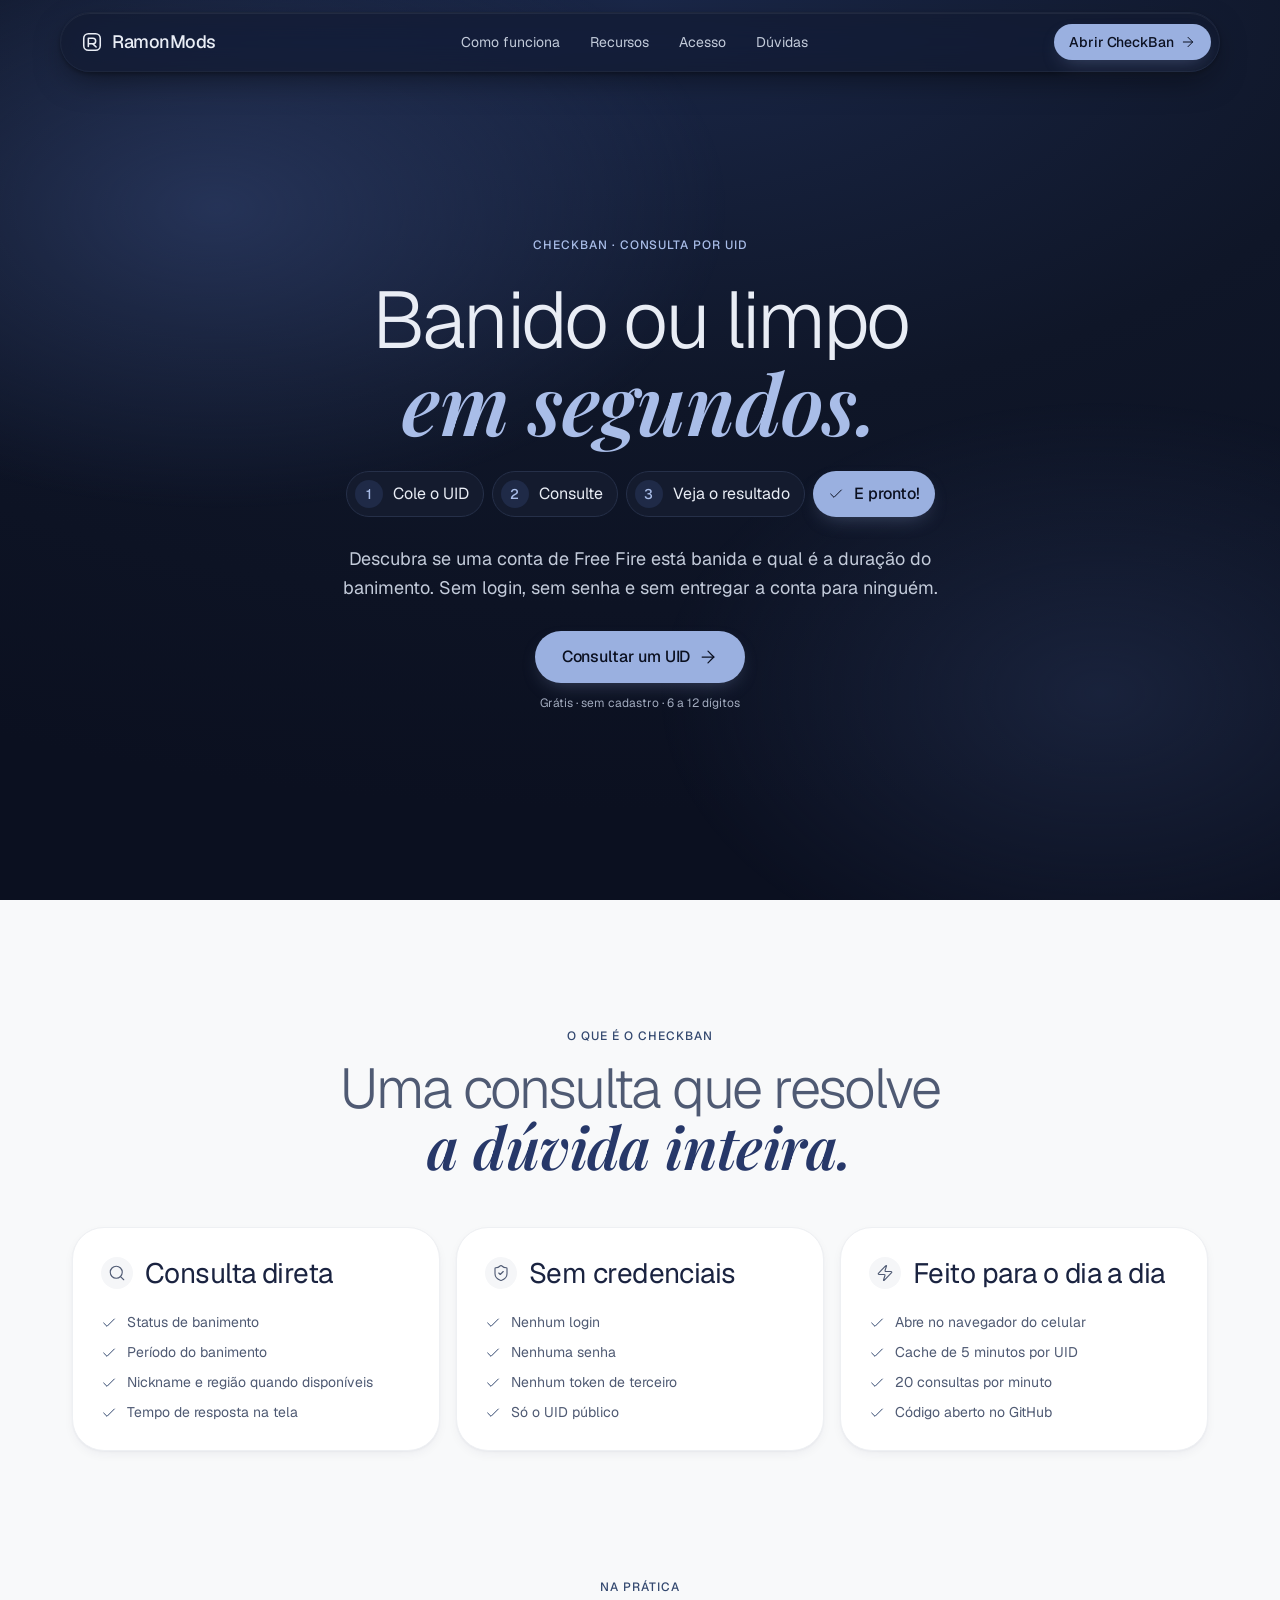
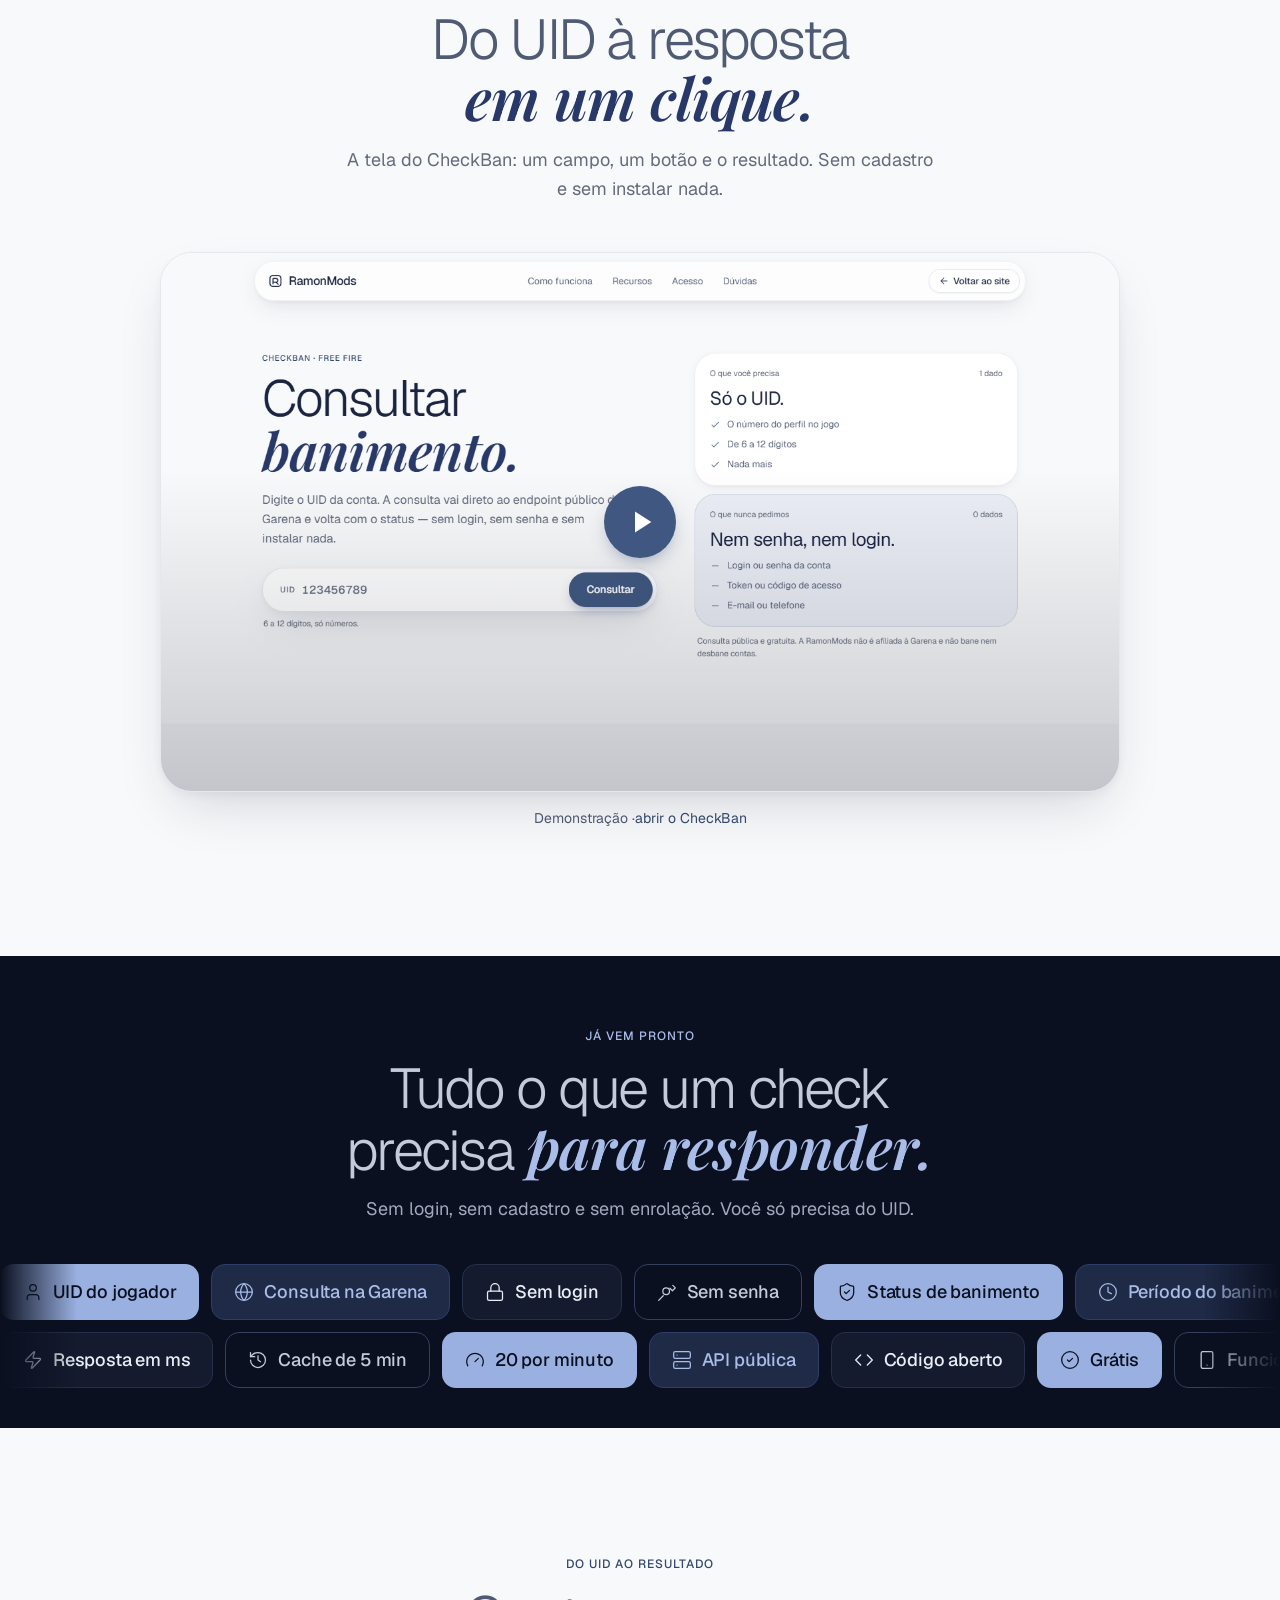
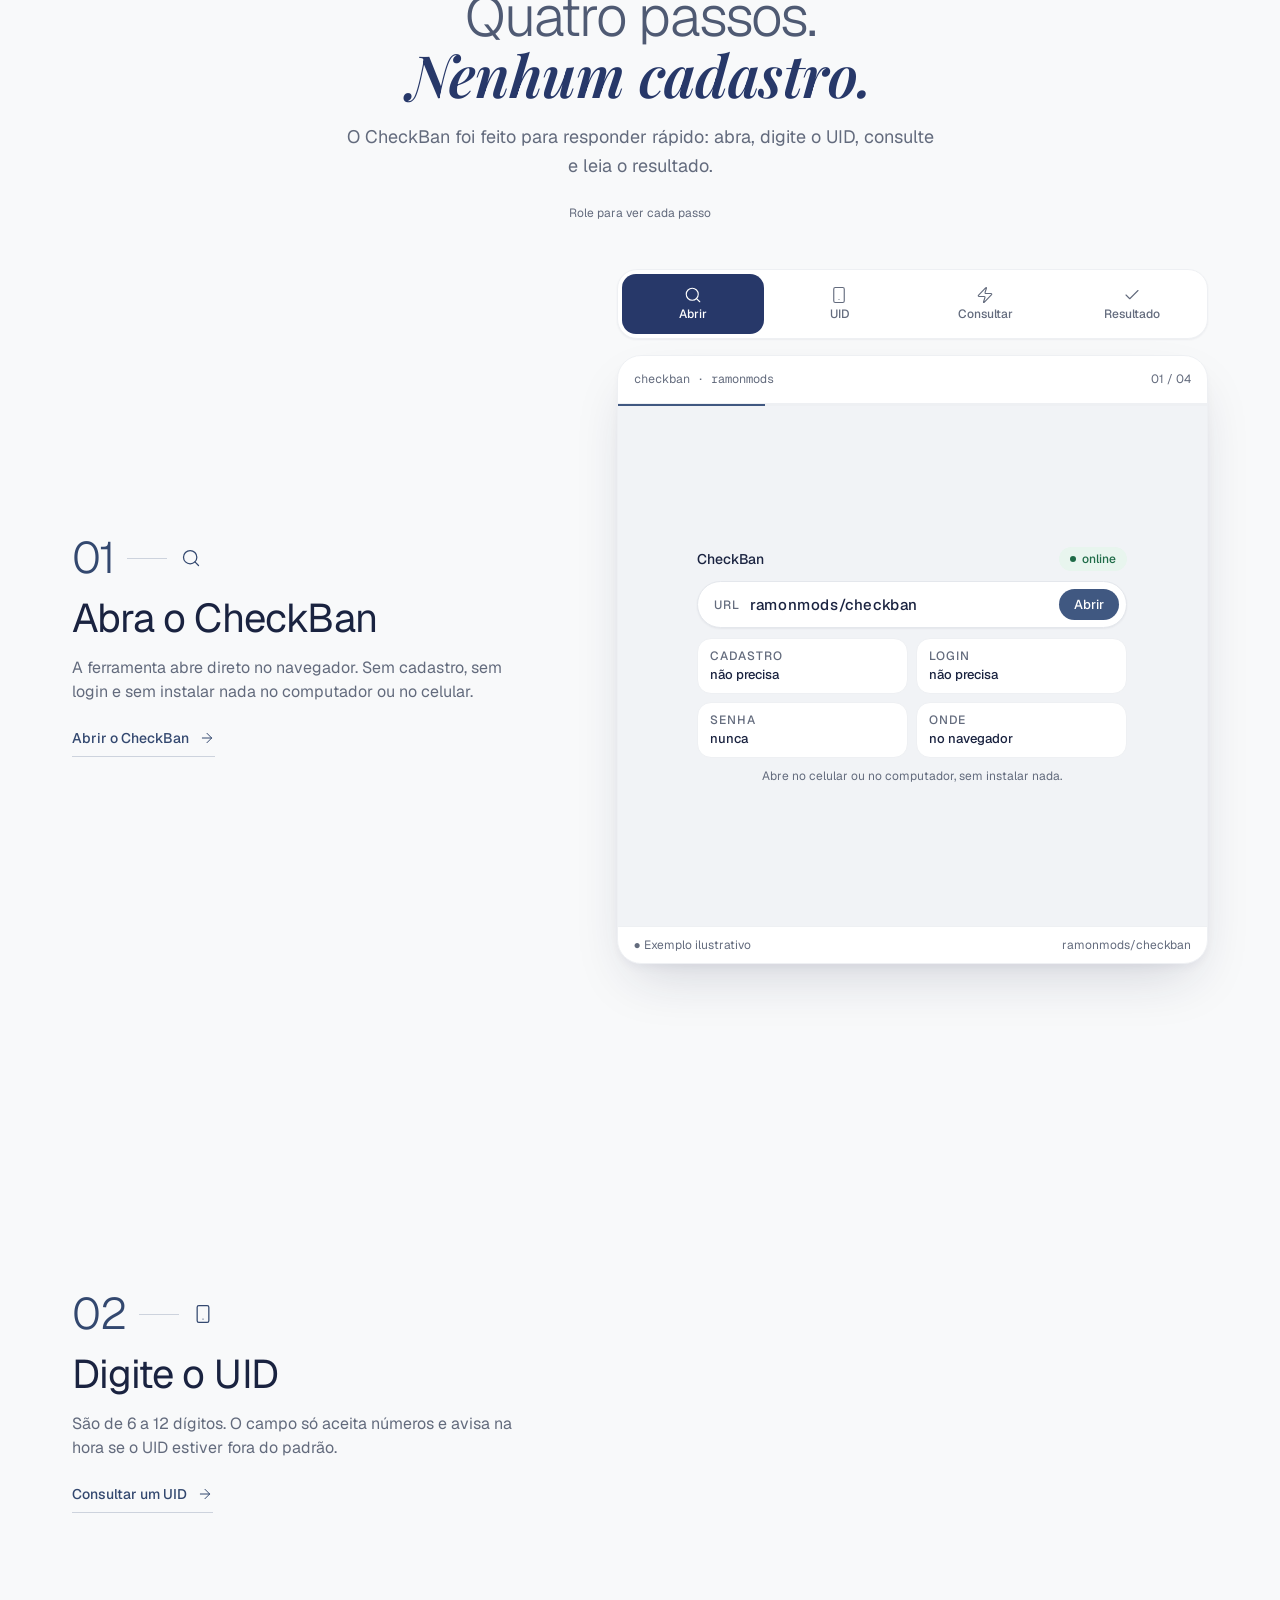
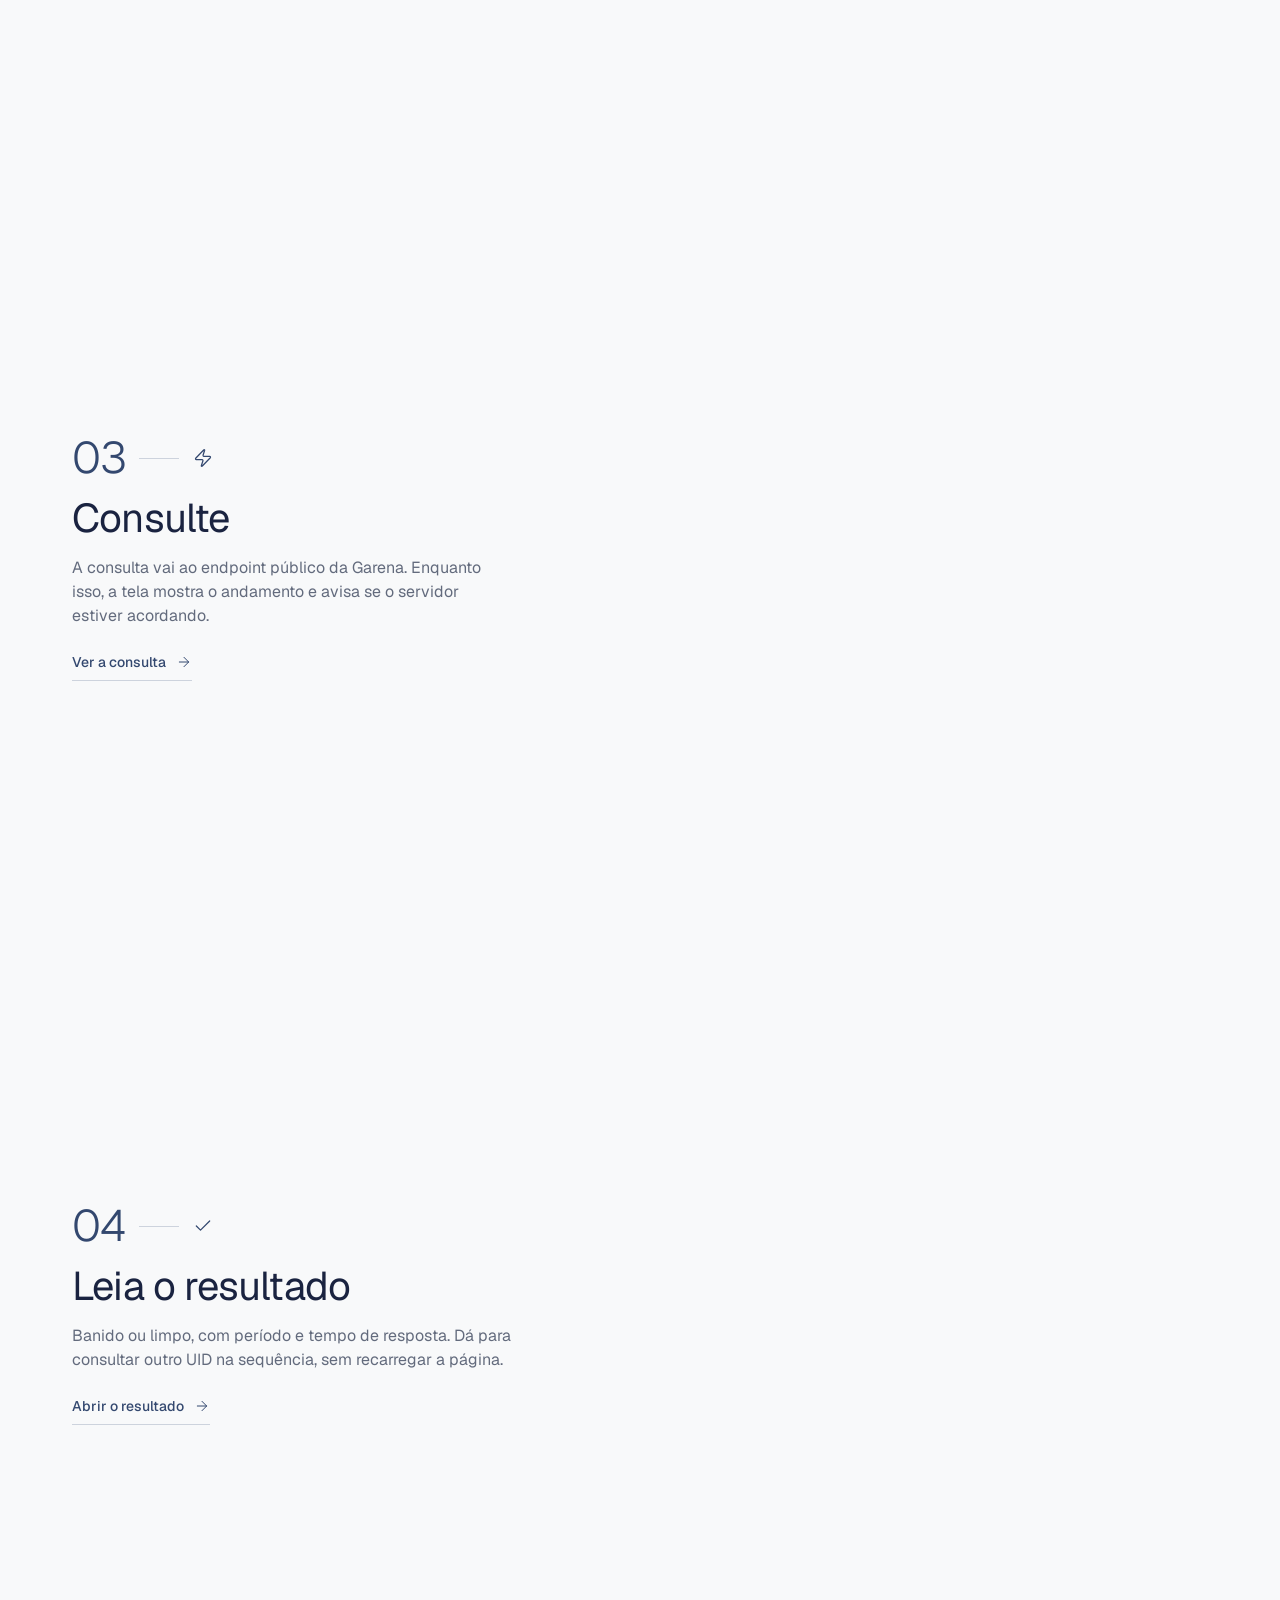
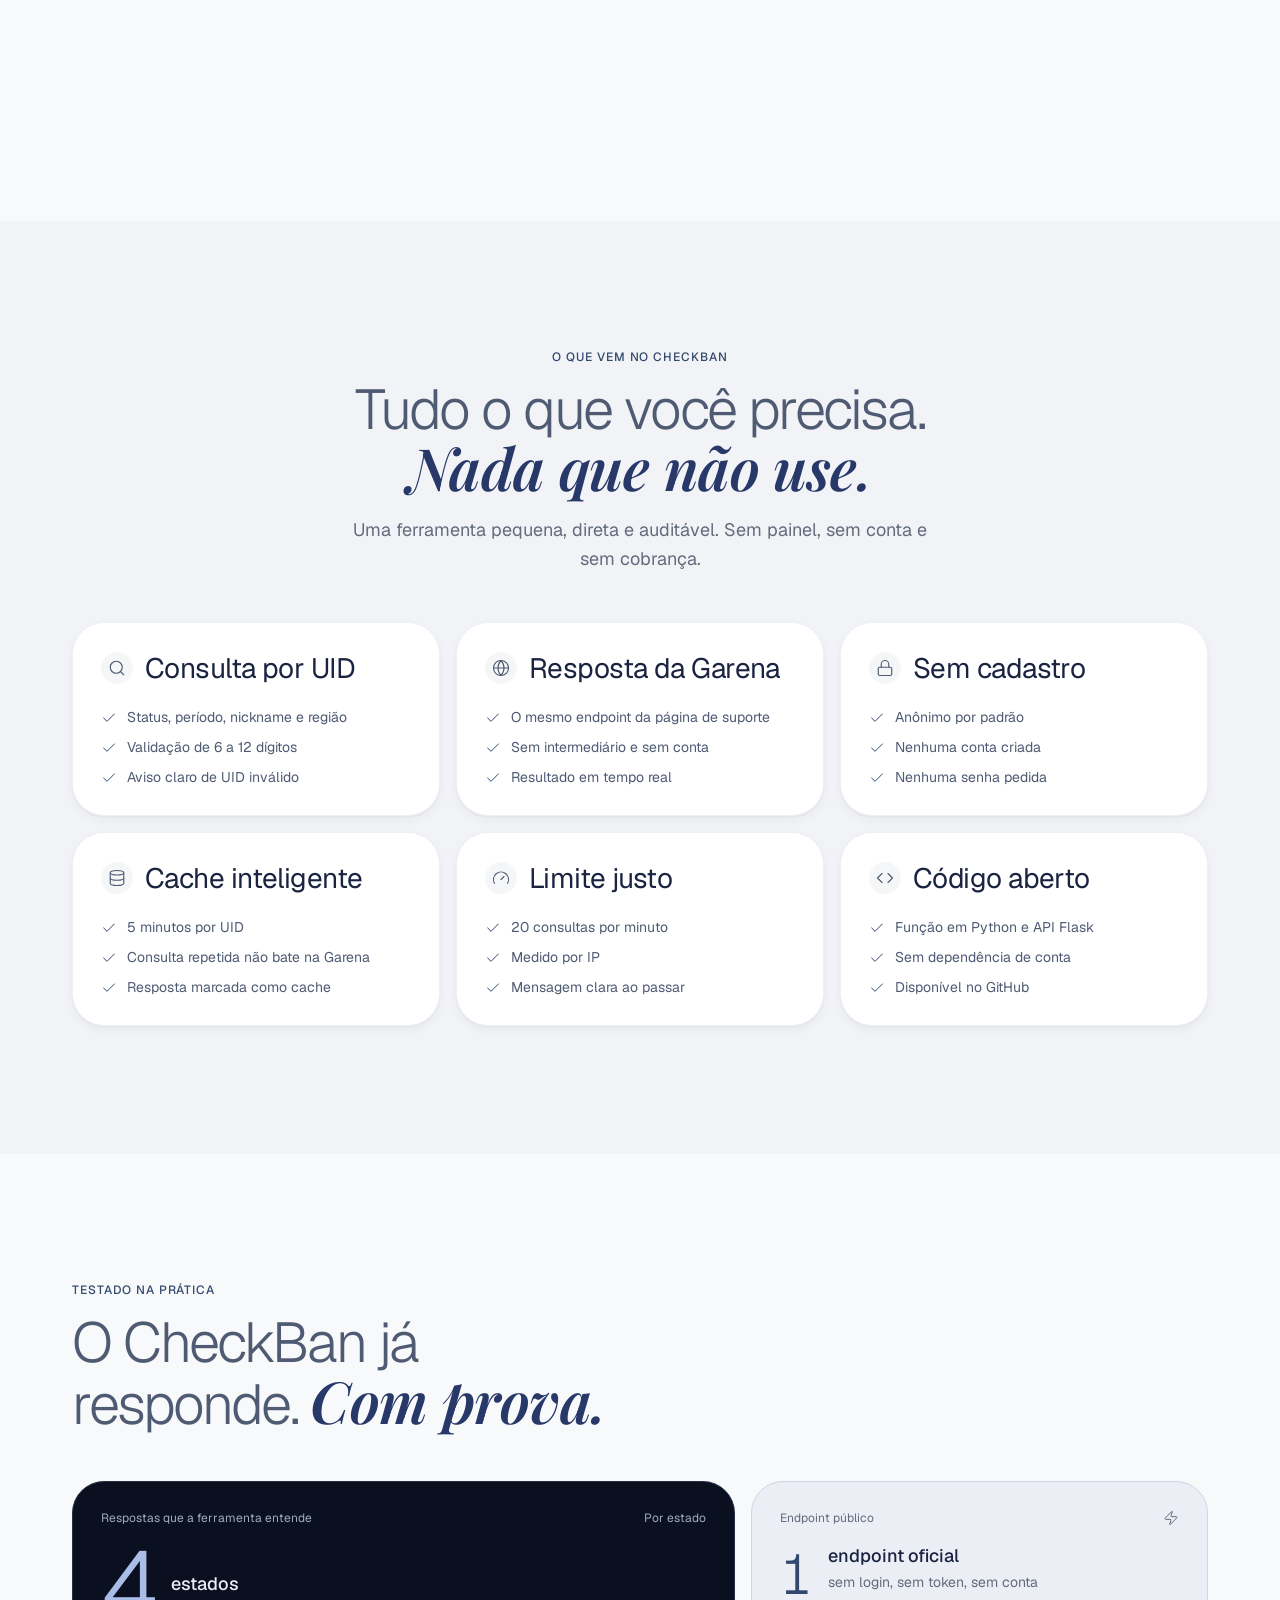
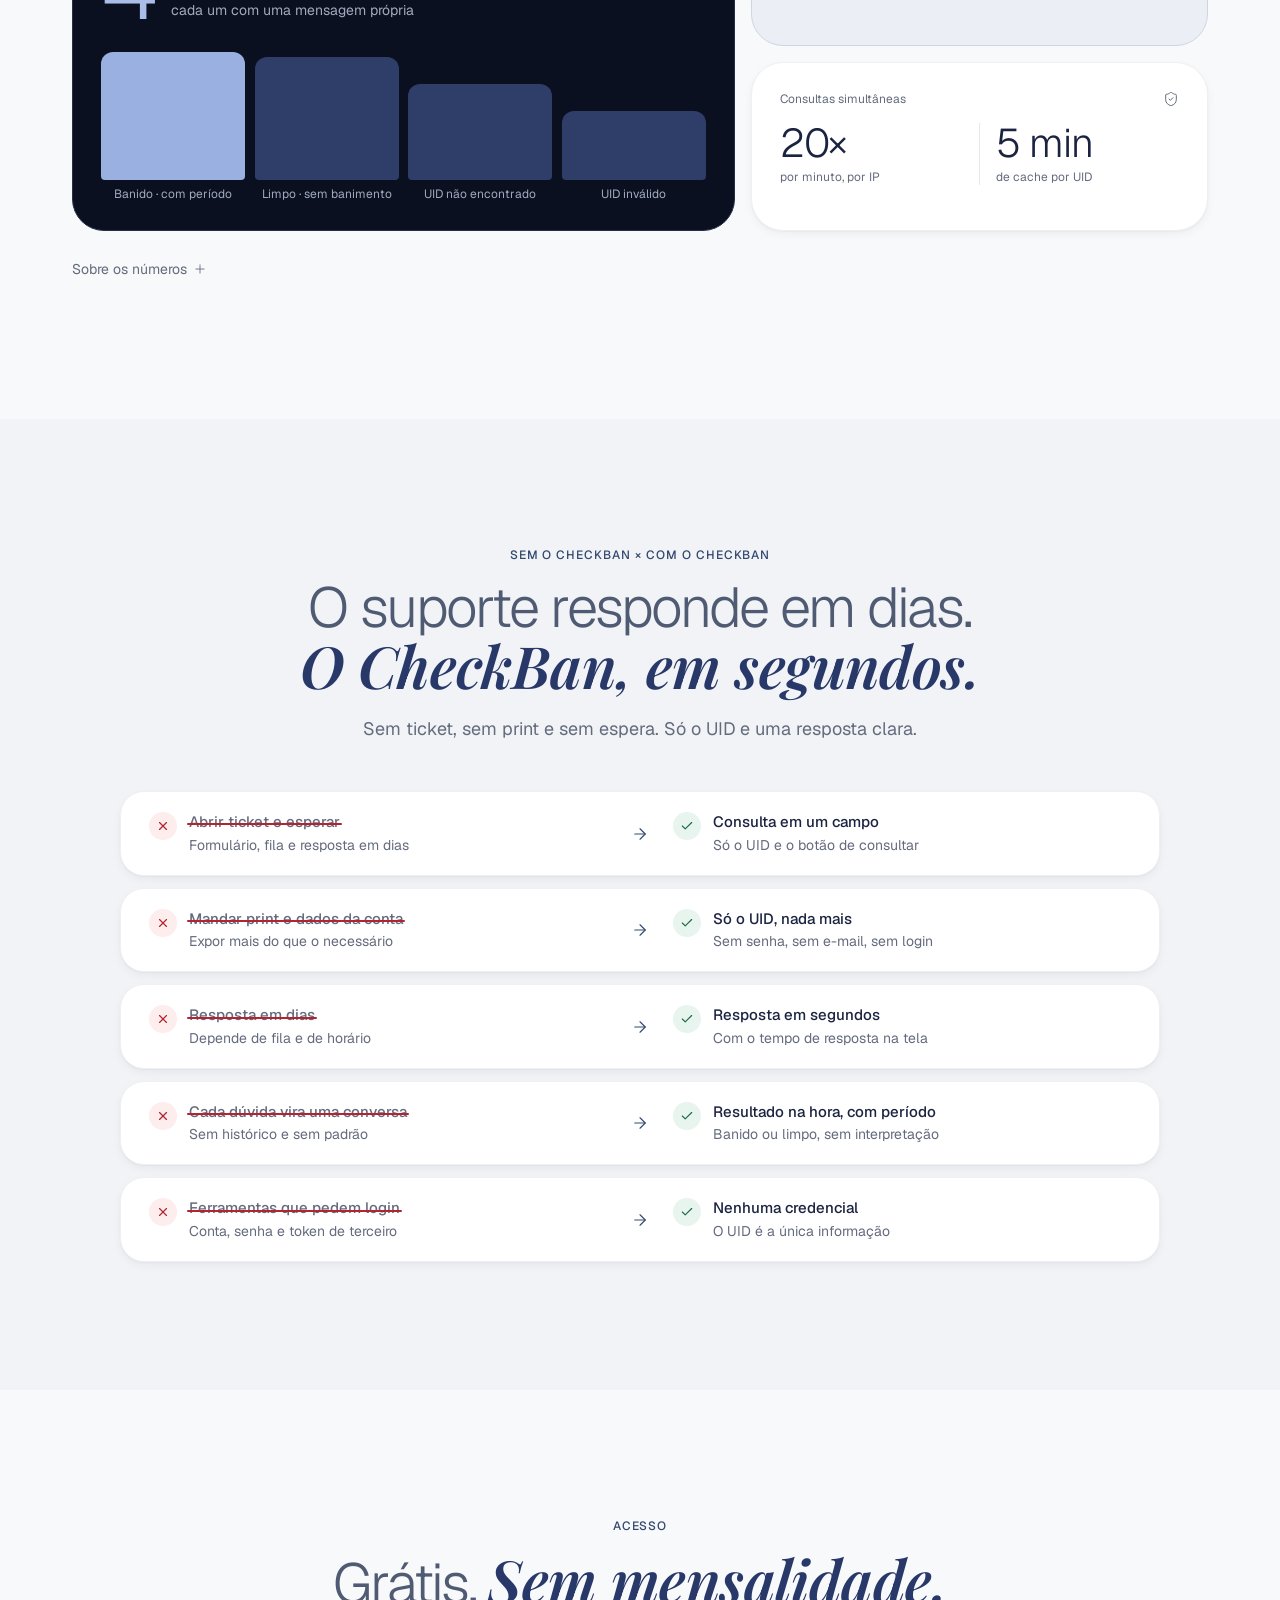
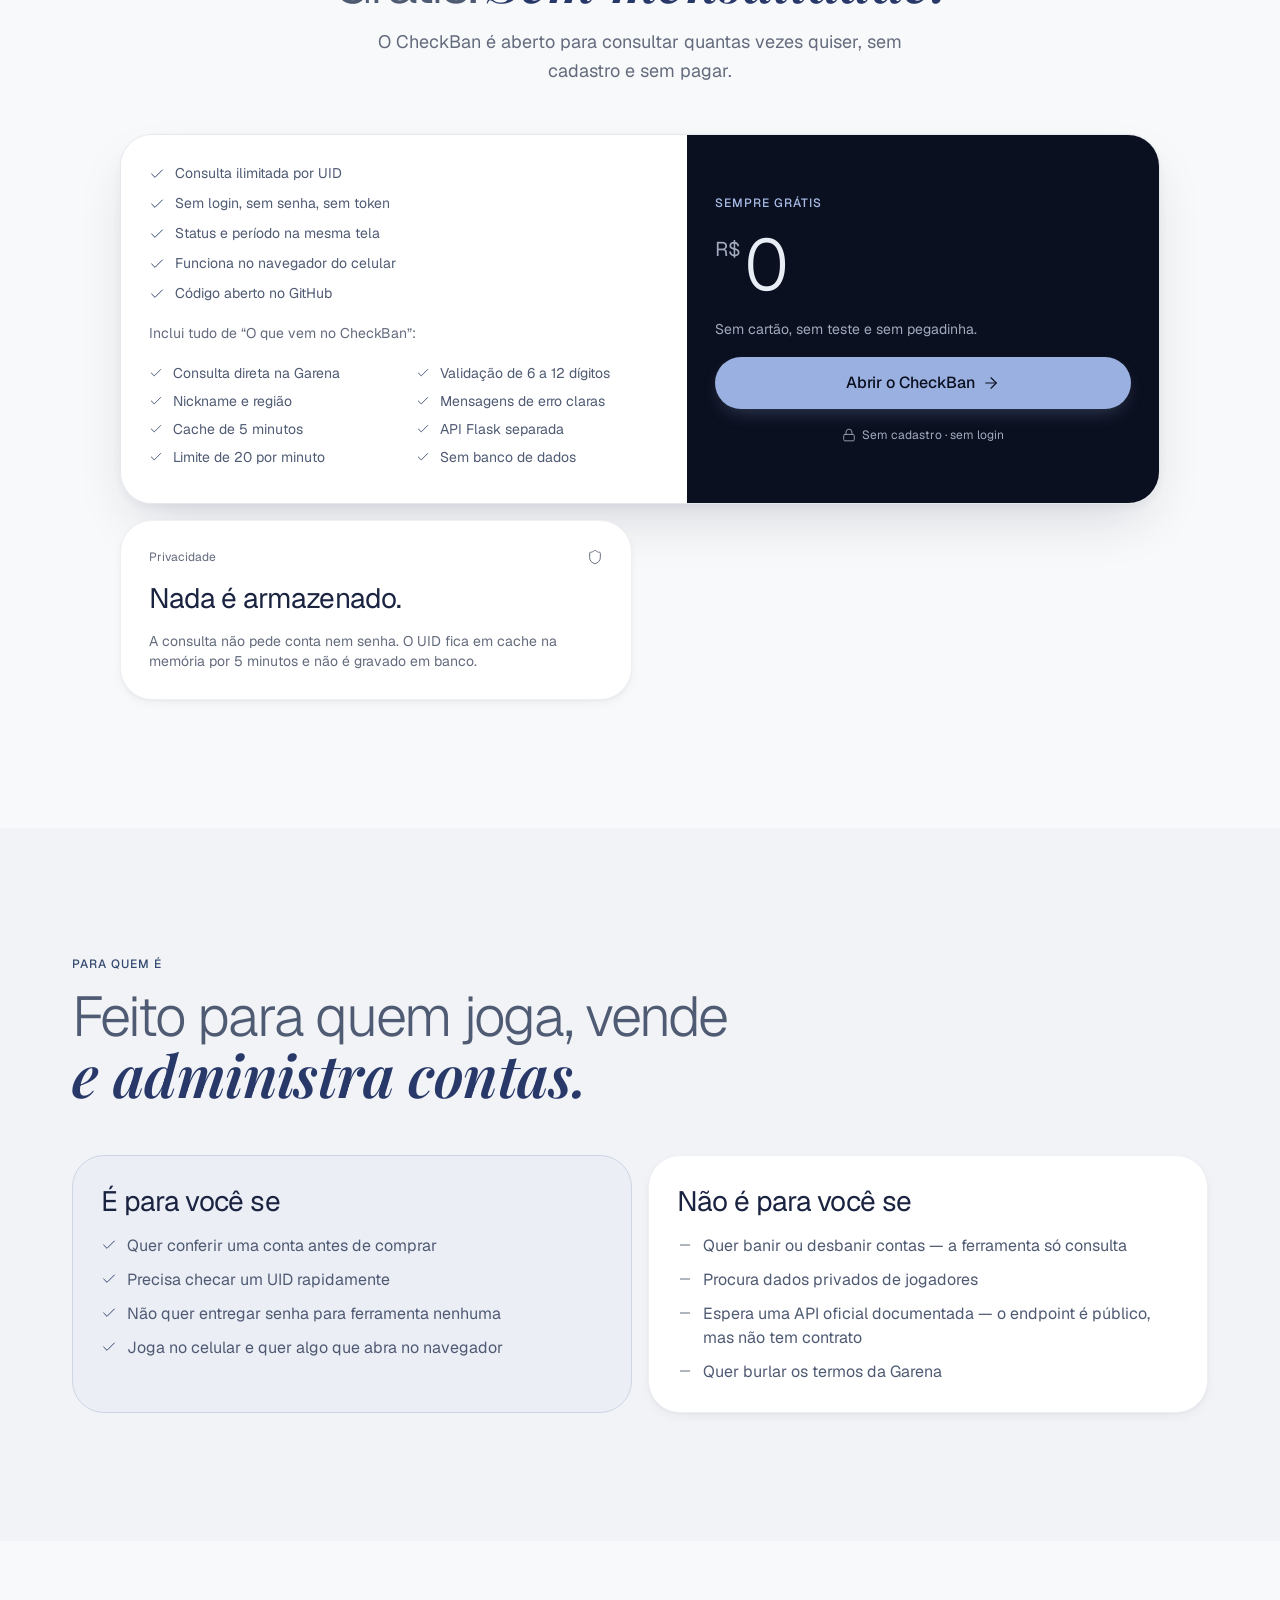
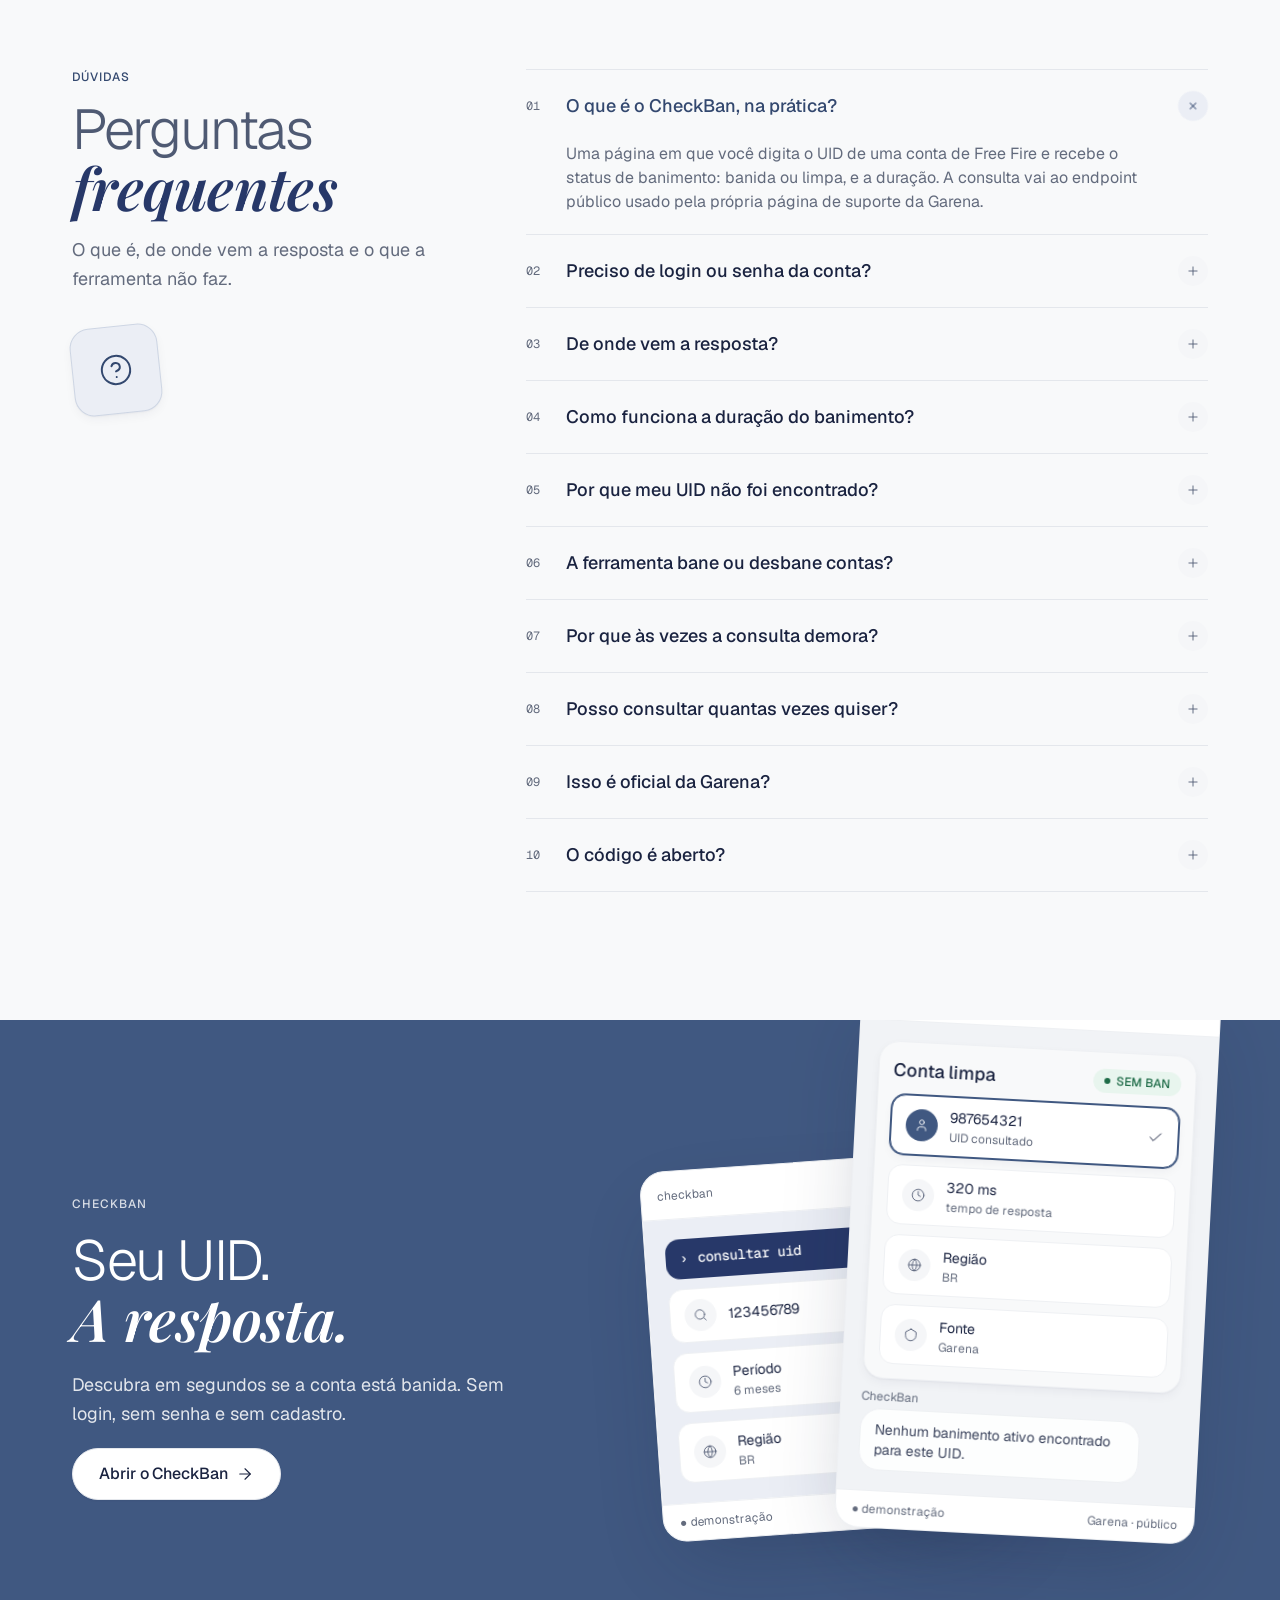
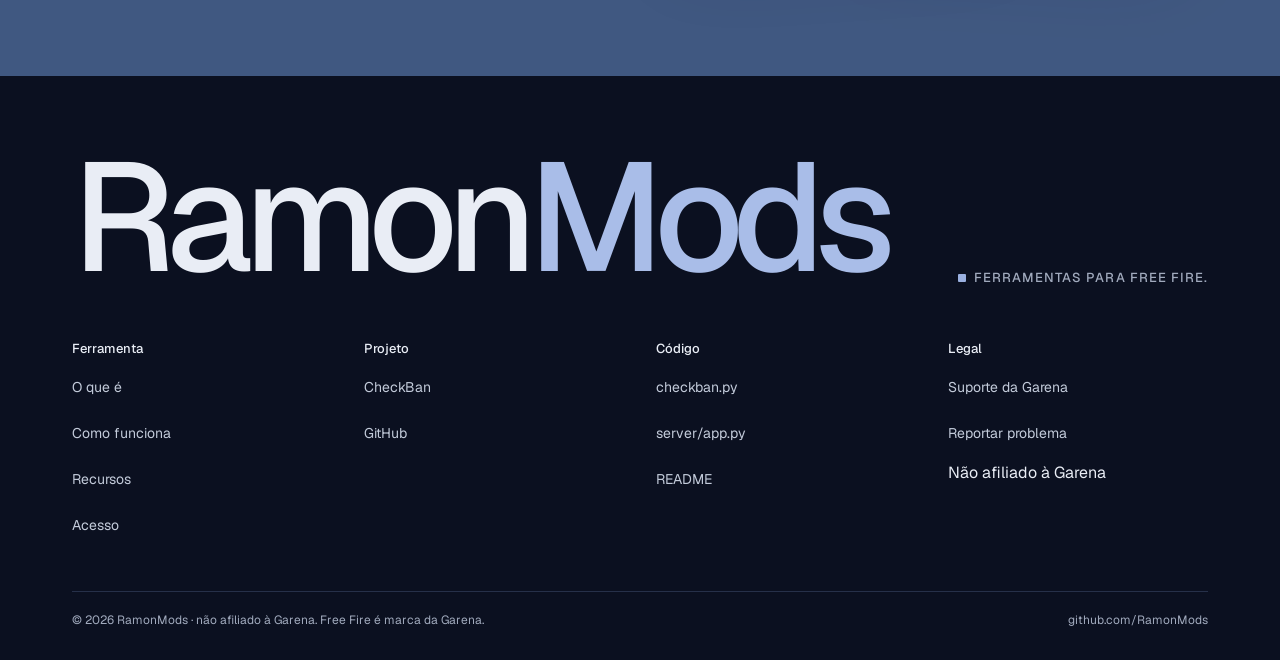
==== commit bcca02bf: "site: remove referencias ao OpenWarp (card, links de rodape)" ====
--- a/public/index.html
+++ b/public/index.html
@@ -598,20 +598,6 @@
     </div>
     <div class="lp-extras">
       <div class="lp-panel lp-panel--surface lp-reveal">
-        <div class="lp-panel__top"><span>Projeto irmão</span><span>v0.3.10</span></div>
-        <h3>OpenWarp</h3>
-        <ul class="lp-checks">
-          <li><svg xmlns="http://www.w3.org/2000/svg" width="16" height="16" viewBox="0 0 24 24" fill="none" stroke="currentColor" stroke-width="1.5" stroke-linecap="round" stroke-linejoin="round" aria-hidden="true" focusable="false"><path d="M20 6 9 17l-5-5"/></svg>Mod menu para Free Fire</li>
-          <li><svg xmlns="http://www.w3.org/2000/svg" width="16" height="16" viewBox="0 0 24 24" fill="none" stroke="currentColor" stroke-width="1.5" stroke-linecap="round" stroke-linejoin="round" aria-hidden="true" focusable="false"><path d="M20 6 9 17l-5-5"/></svg>Instalador para Windows</li>
-          <li><svg xmlns="http://www.w3.org/2000/svg" width="16" height="16" viewBox="0 0 24 24" fill="none" stroke="currentColor" stroke-width="1.5" stroke-linecap="round" stroke-linejoin="round" aria-hidden="true" focusable="false"><path d="M20 6 9 17l-5-5"/></svg>Código no GitHub</li>
-        </ul>
-        <a class="ks-btn ks-btn--secondary ks-btn--block" href="https://github.com/RamonMods/OpenWarp" target="_blank" rel="noopener">
-          <span class="ks-btn__content">Ver no GitHub
-            <svg xmlns="http://www.w3.org/2000/svg" width="16" height="16" viewBox="0 0 24 24" fill="none" stroke="currentColor" stroke-width="1.5" stroke-linecap="round" stroke-linejoin="round" aria-hidden="true" focusable="false"><path d="M5 12h14"/><path d="m12 5 7 7-7 7"/></svg>
-          </span>
-        </a>
-      </div>
-      <div class="lp-panel lp-panel--surface lp-reveal">
         <div class="lp-panel__top">
           <span>Privacidade</span>
           <svg xmlns="http://www.w3.org/2000/svg" width="16" height="16" viewBox="0 0 24 24" fill="none" stroke="currentColor" stroke-width="1.5" stroke-linecap="round" stroke-linejoin="round" aria-hidden="true" focusable="false"><path d="M20 13c0 5-3.5 7.5-7.66 8.95a1 1 0 0 1-.67-.01C7.5 20.5 4 18 4 13V6a1 1 0 0 1 1-1c2 0 4.5-1.2 6.24-2.72a1.17 1.17 0 0 1 1.52 0C14.51 3.81 17 5 19 5a1 1 0 0 1 1 1z"/></svg>
@@ -782,7 +768,6 @@
         <h2>Projeto</h2>
         <ul>
           <li><a href="checkban/">CheckBan</a></li>
-          <li><a href="https://github.com/RamonMods/OpenWarp" target="_blank" rel="noopener">OpenWarp</a></li>
           <li><a href="https://github.com/RamonMods/ramonmods-site" target="_blank" rel="noopener">GitHub</a></li>
         </ul>
       </nav>
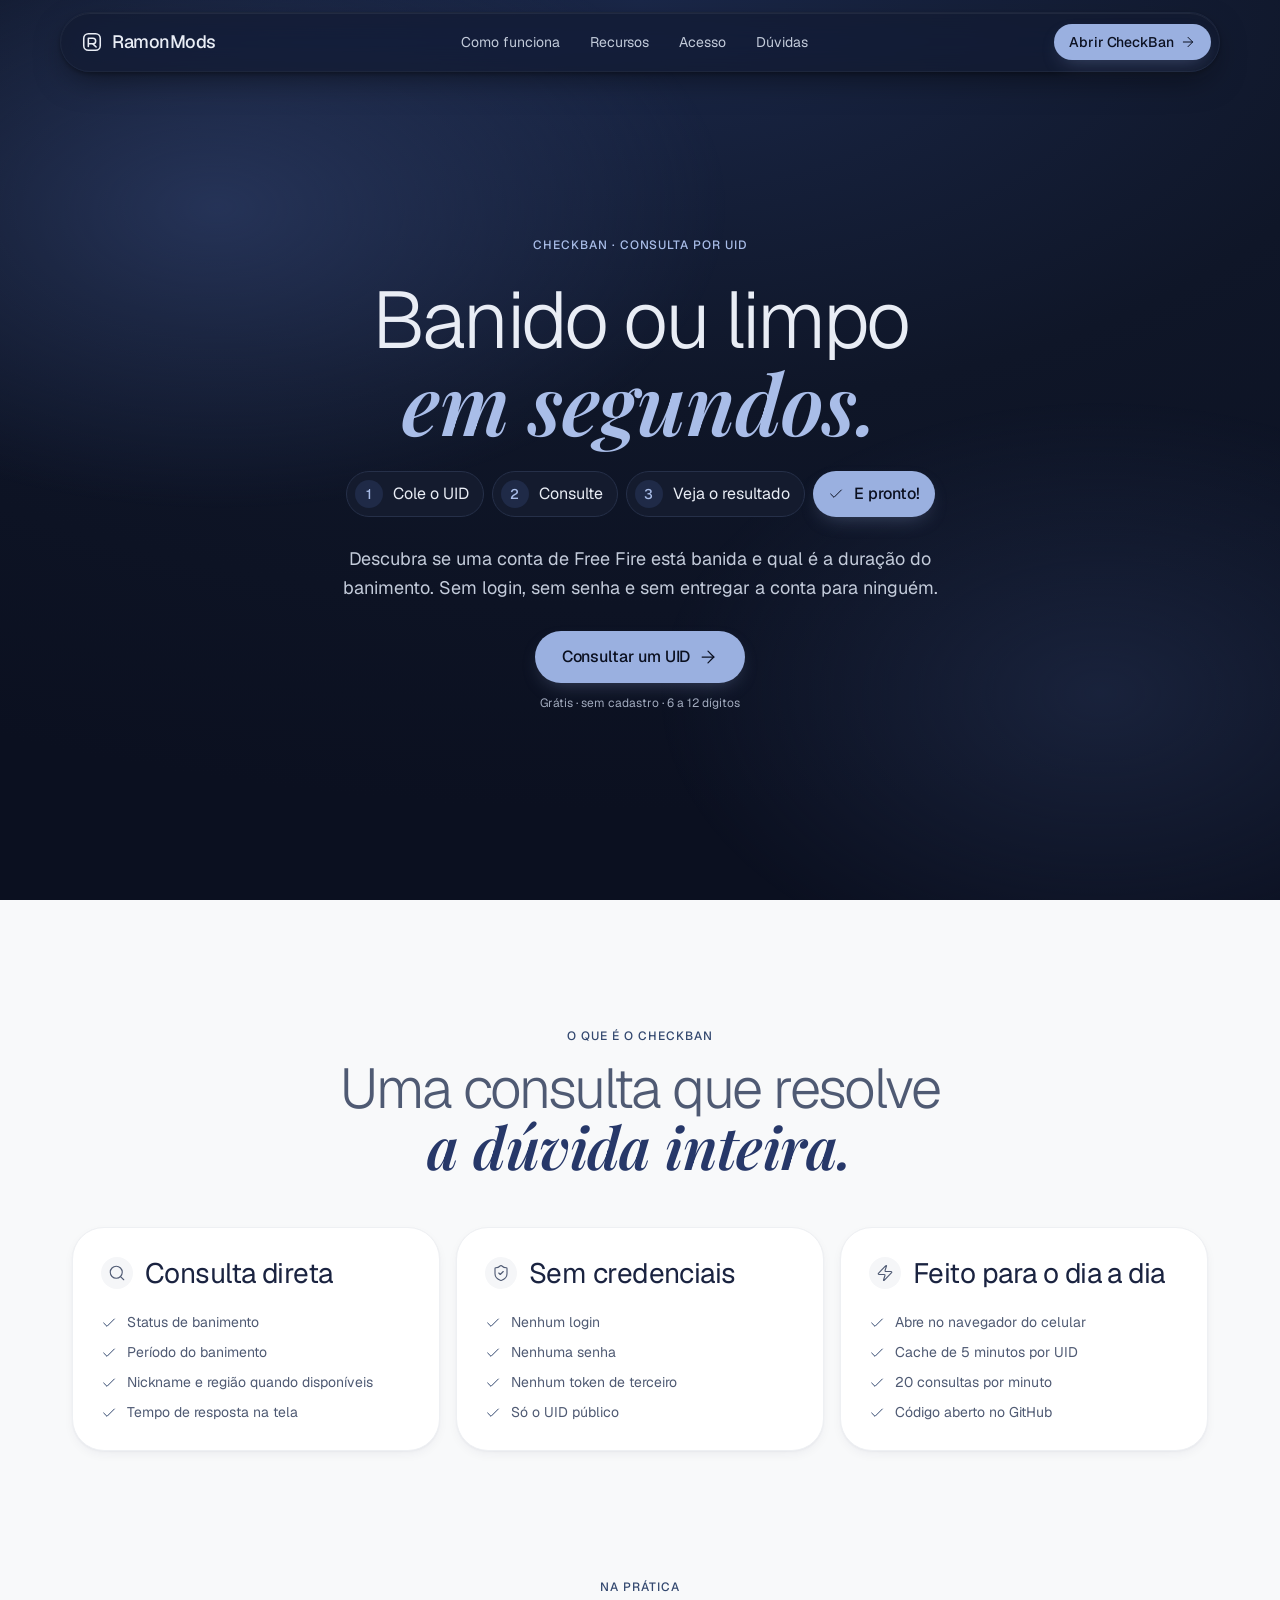
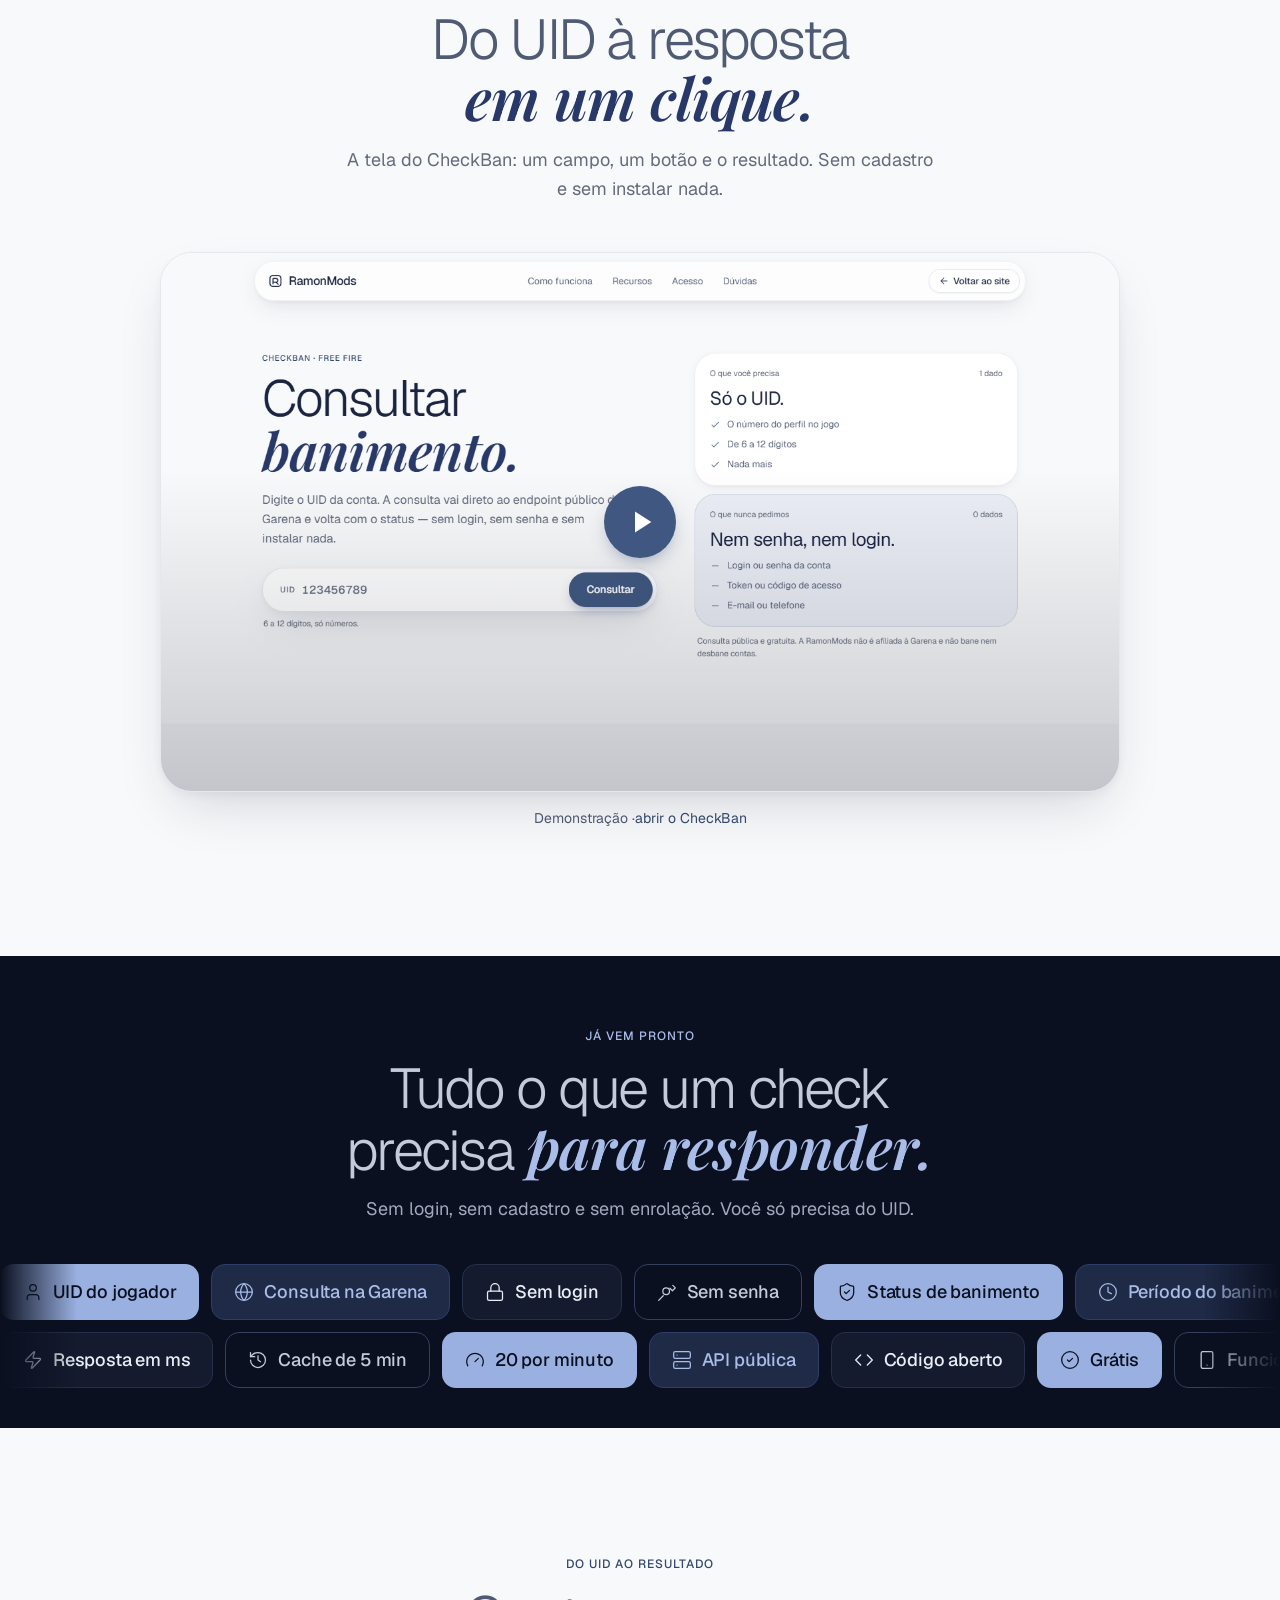
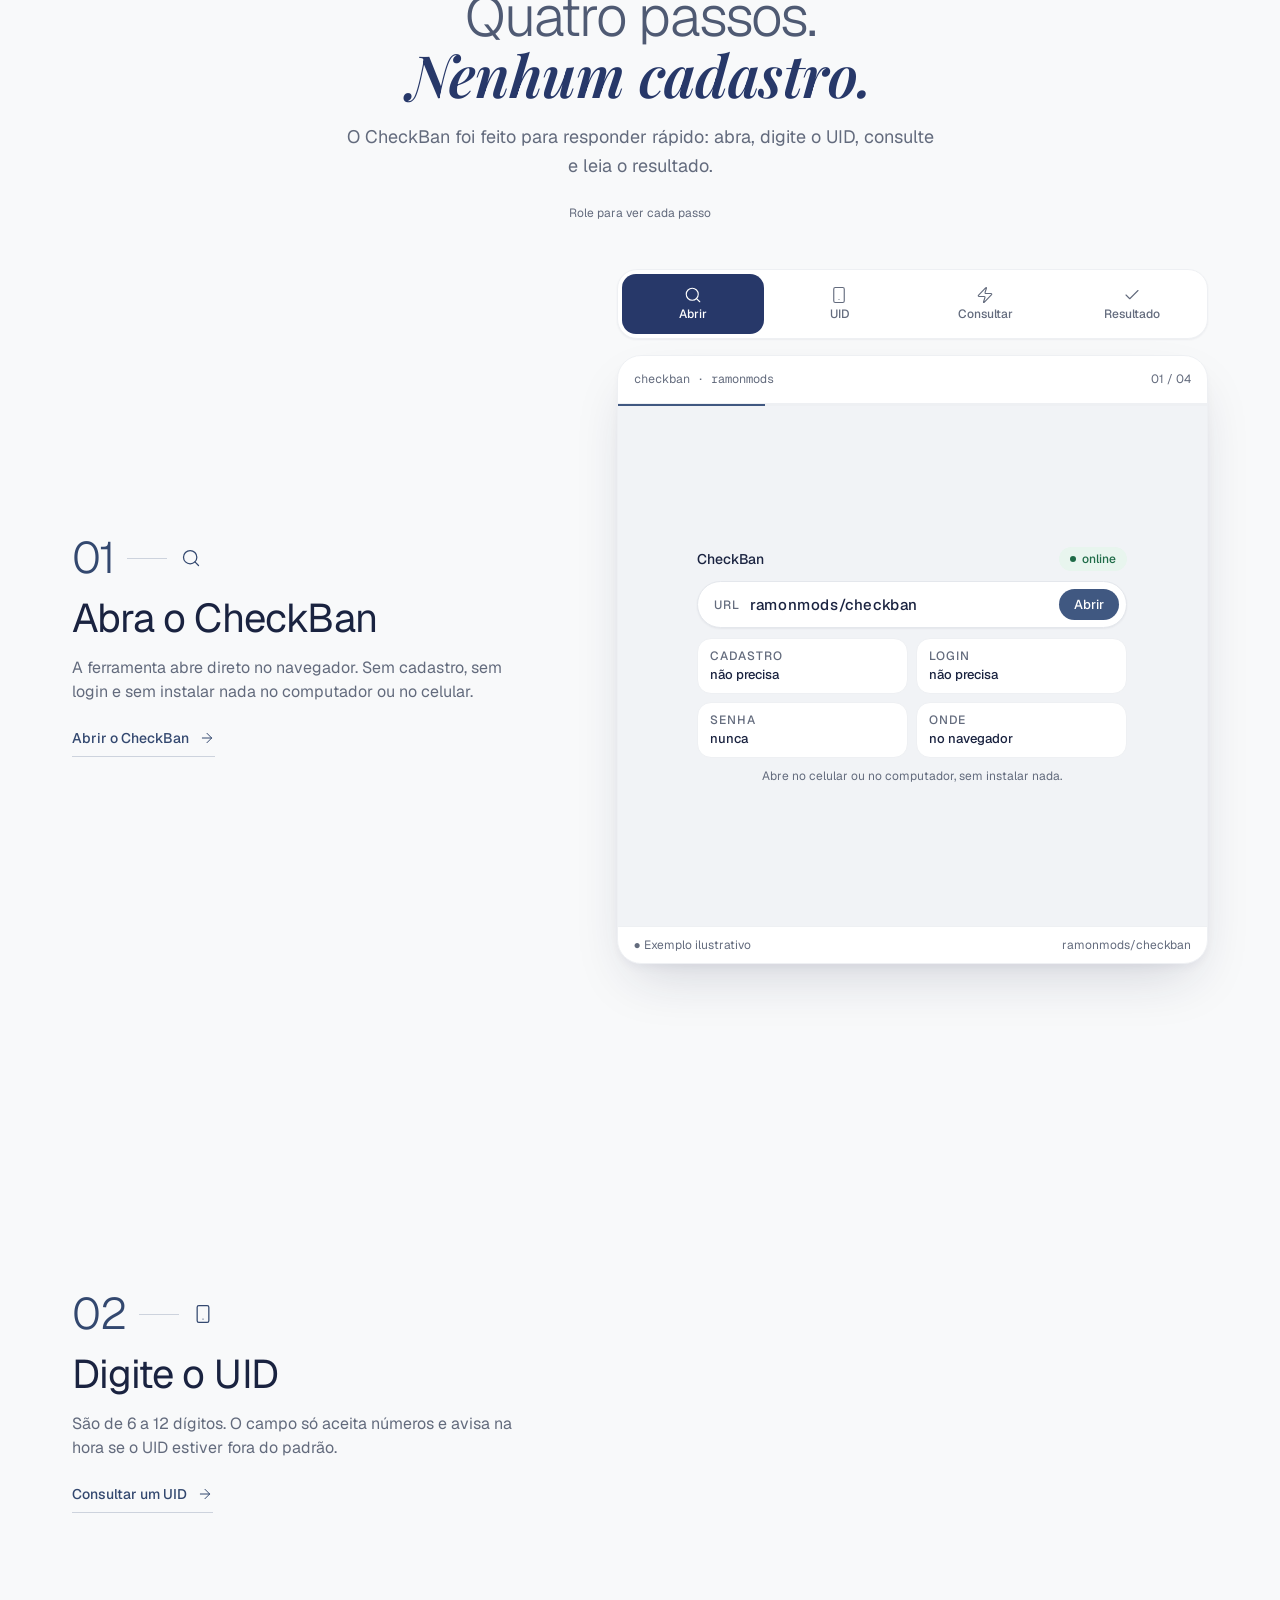
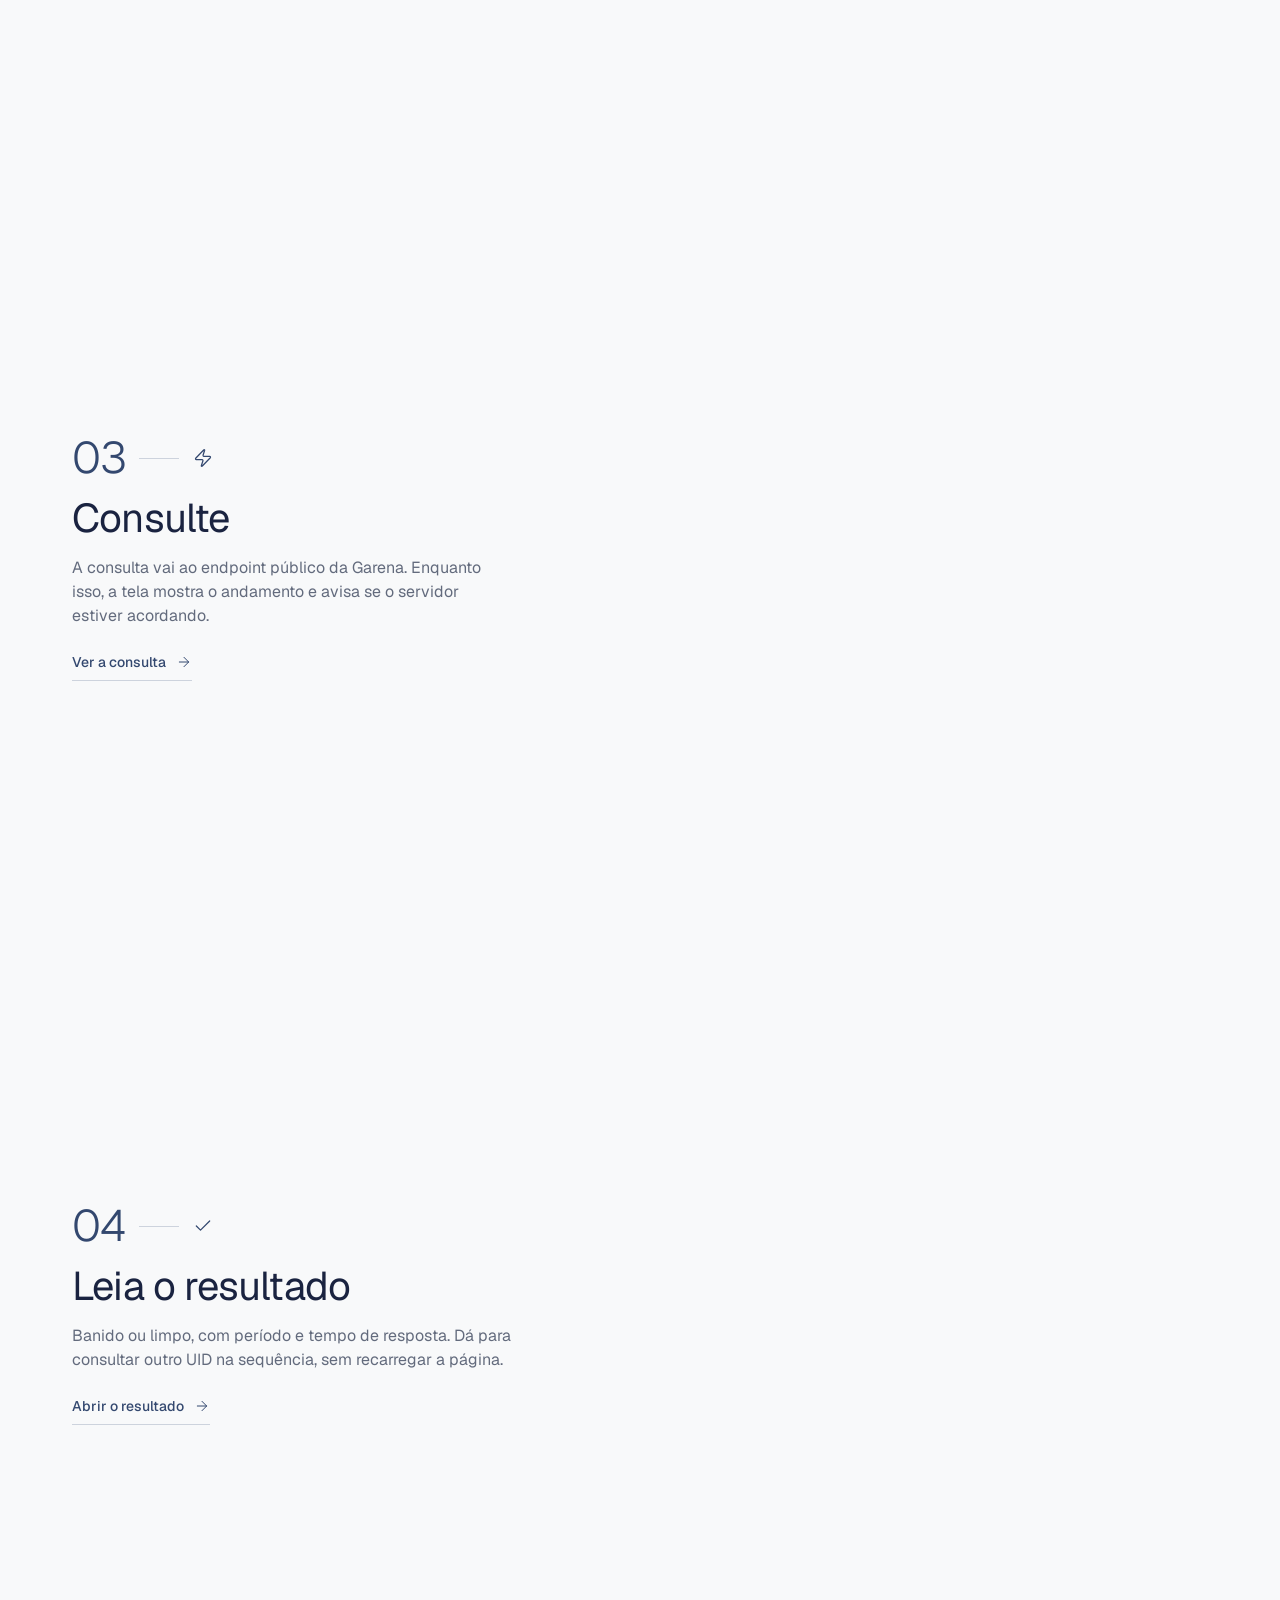
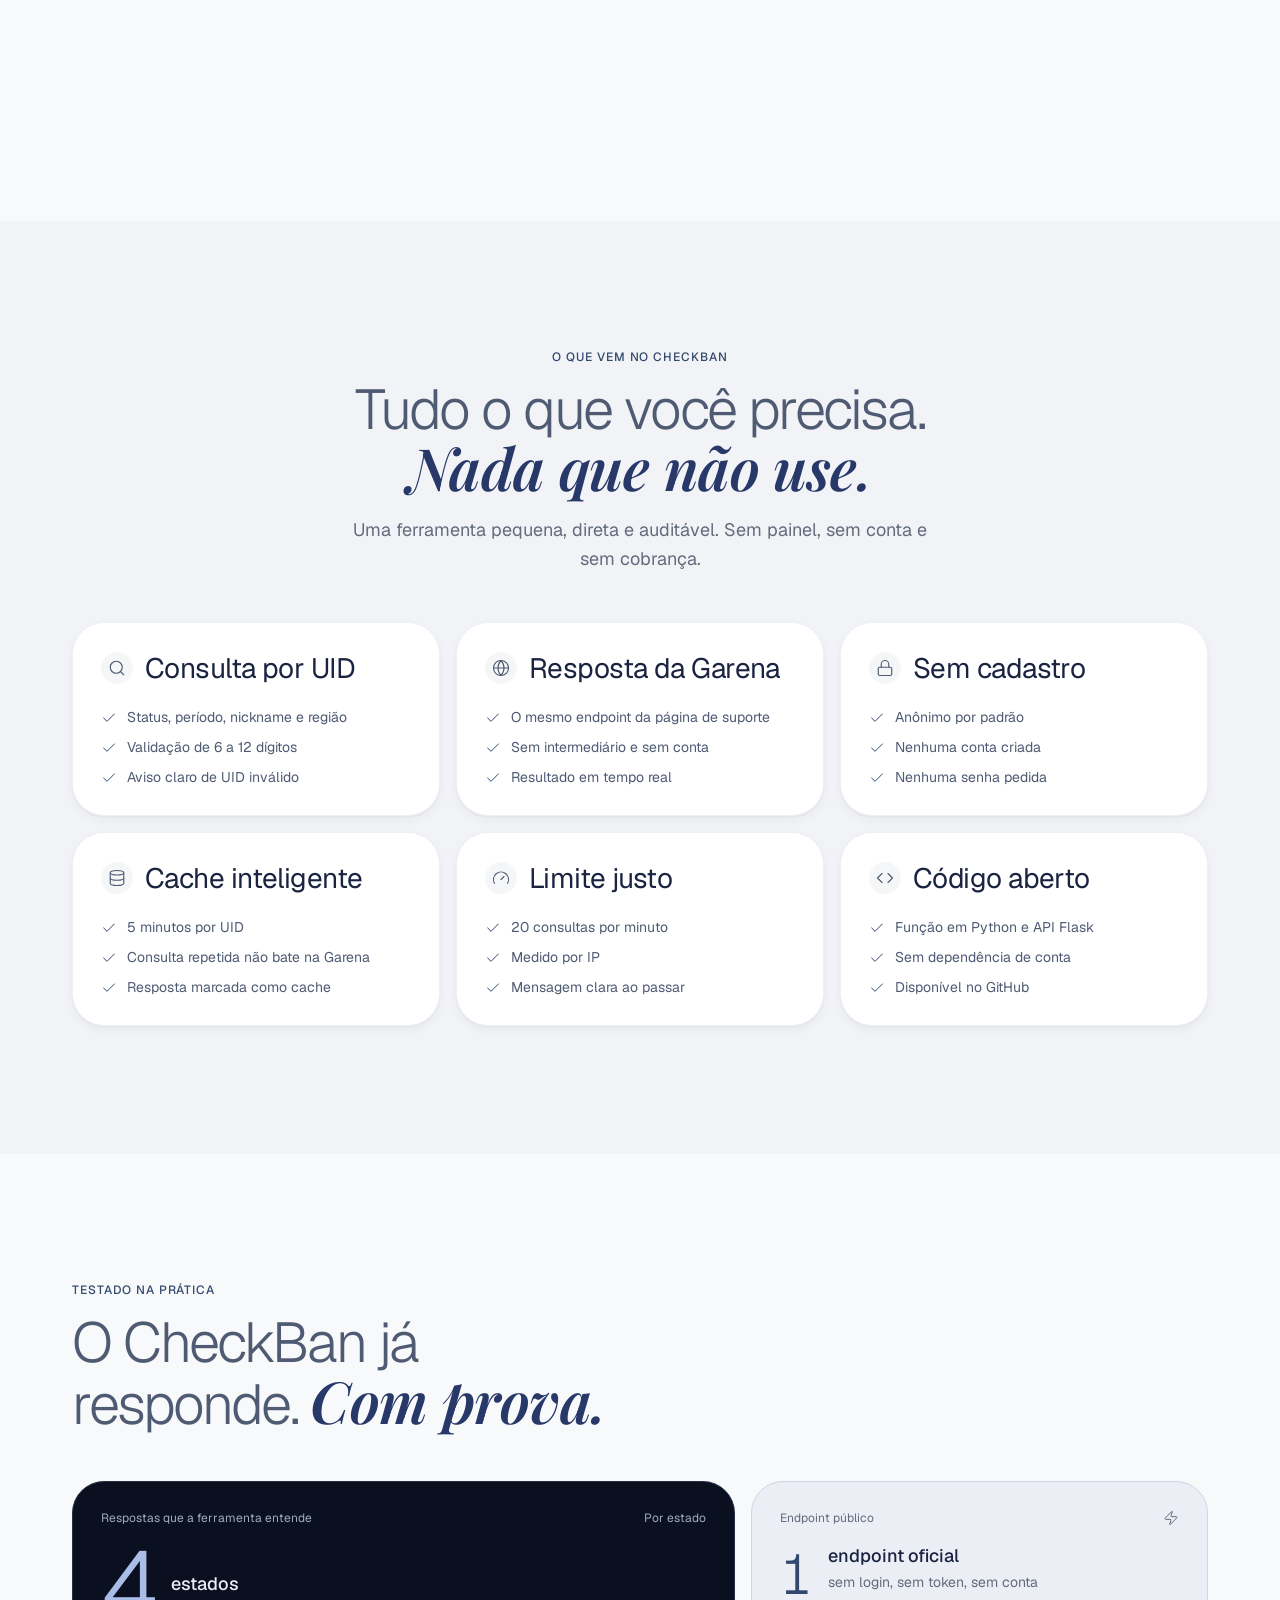
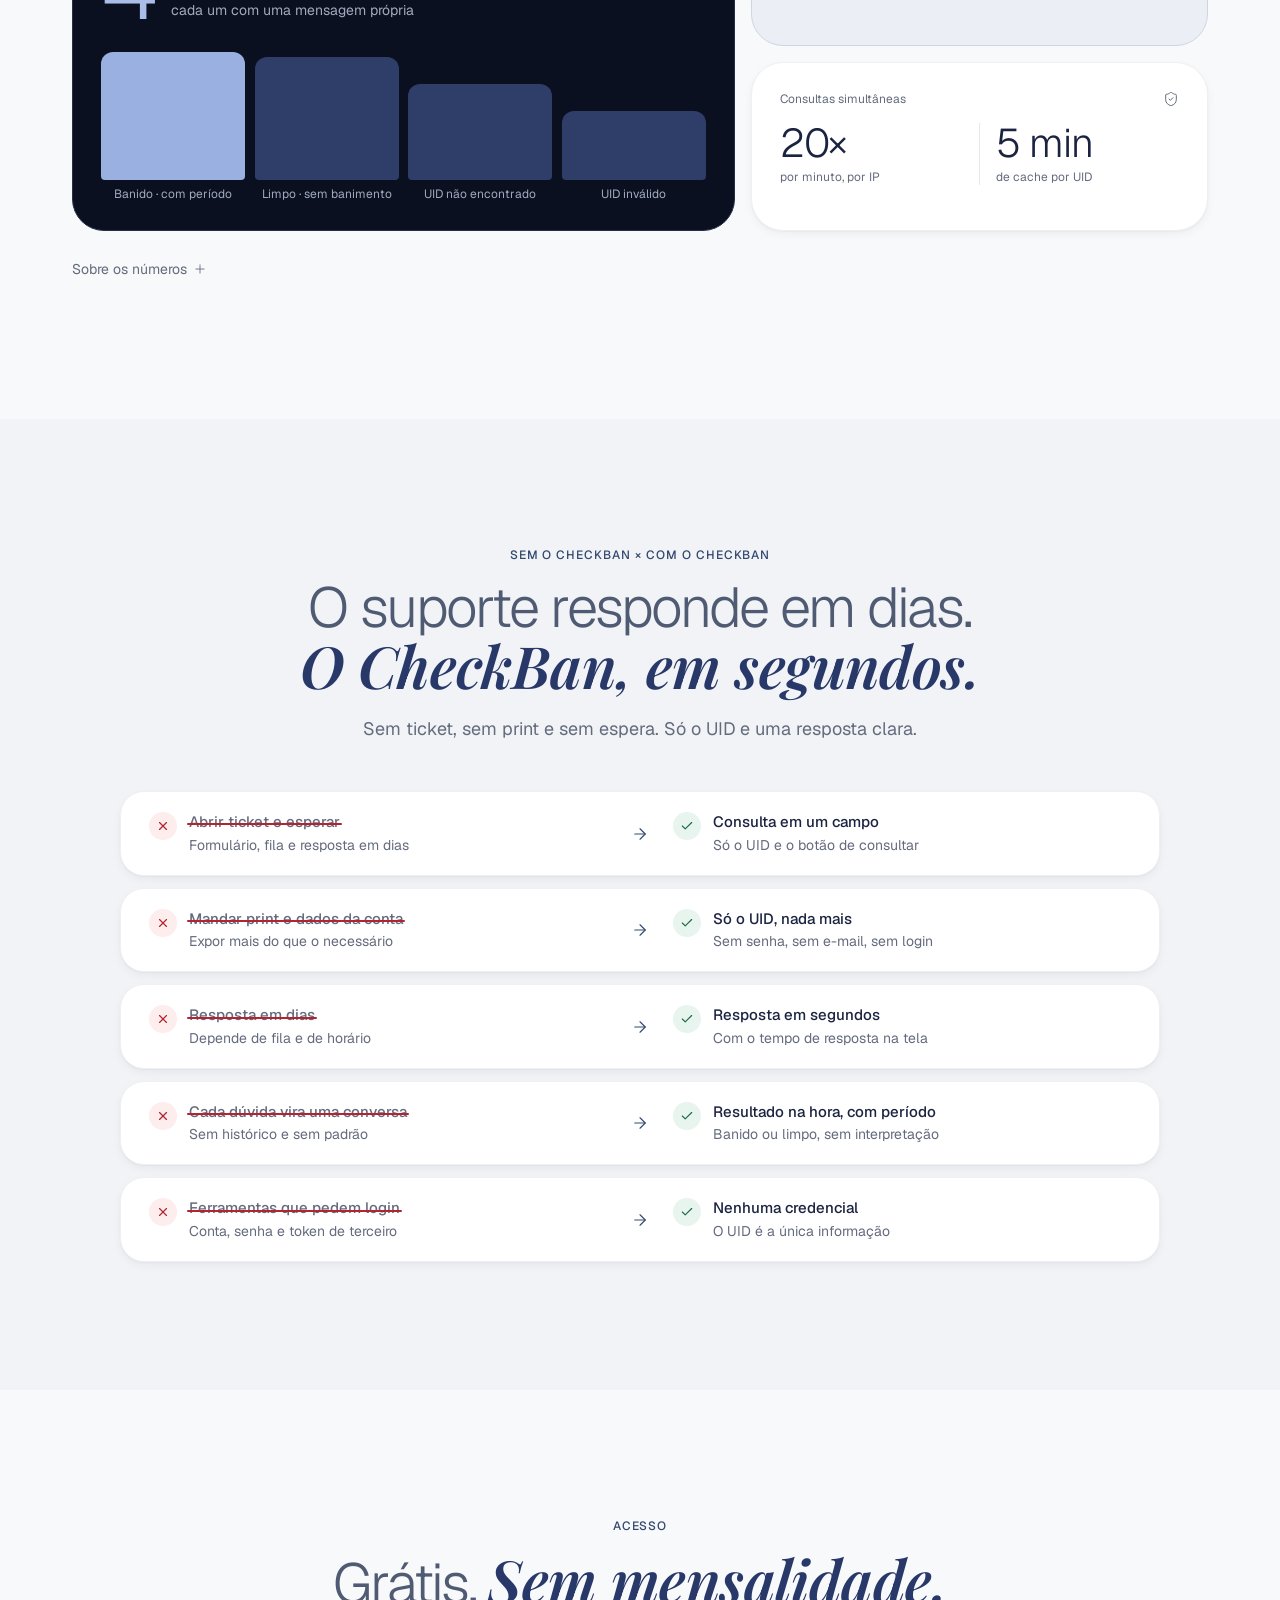
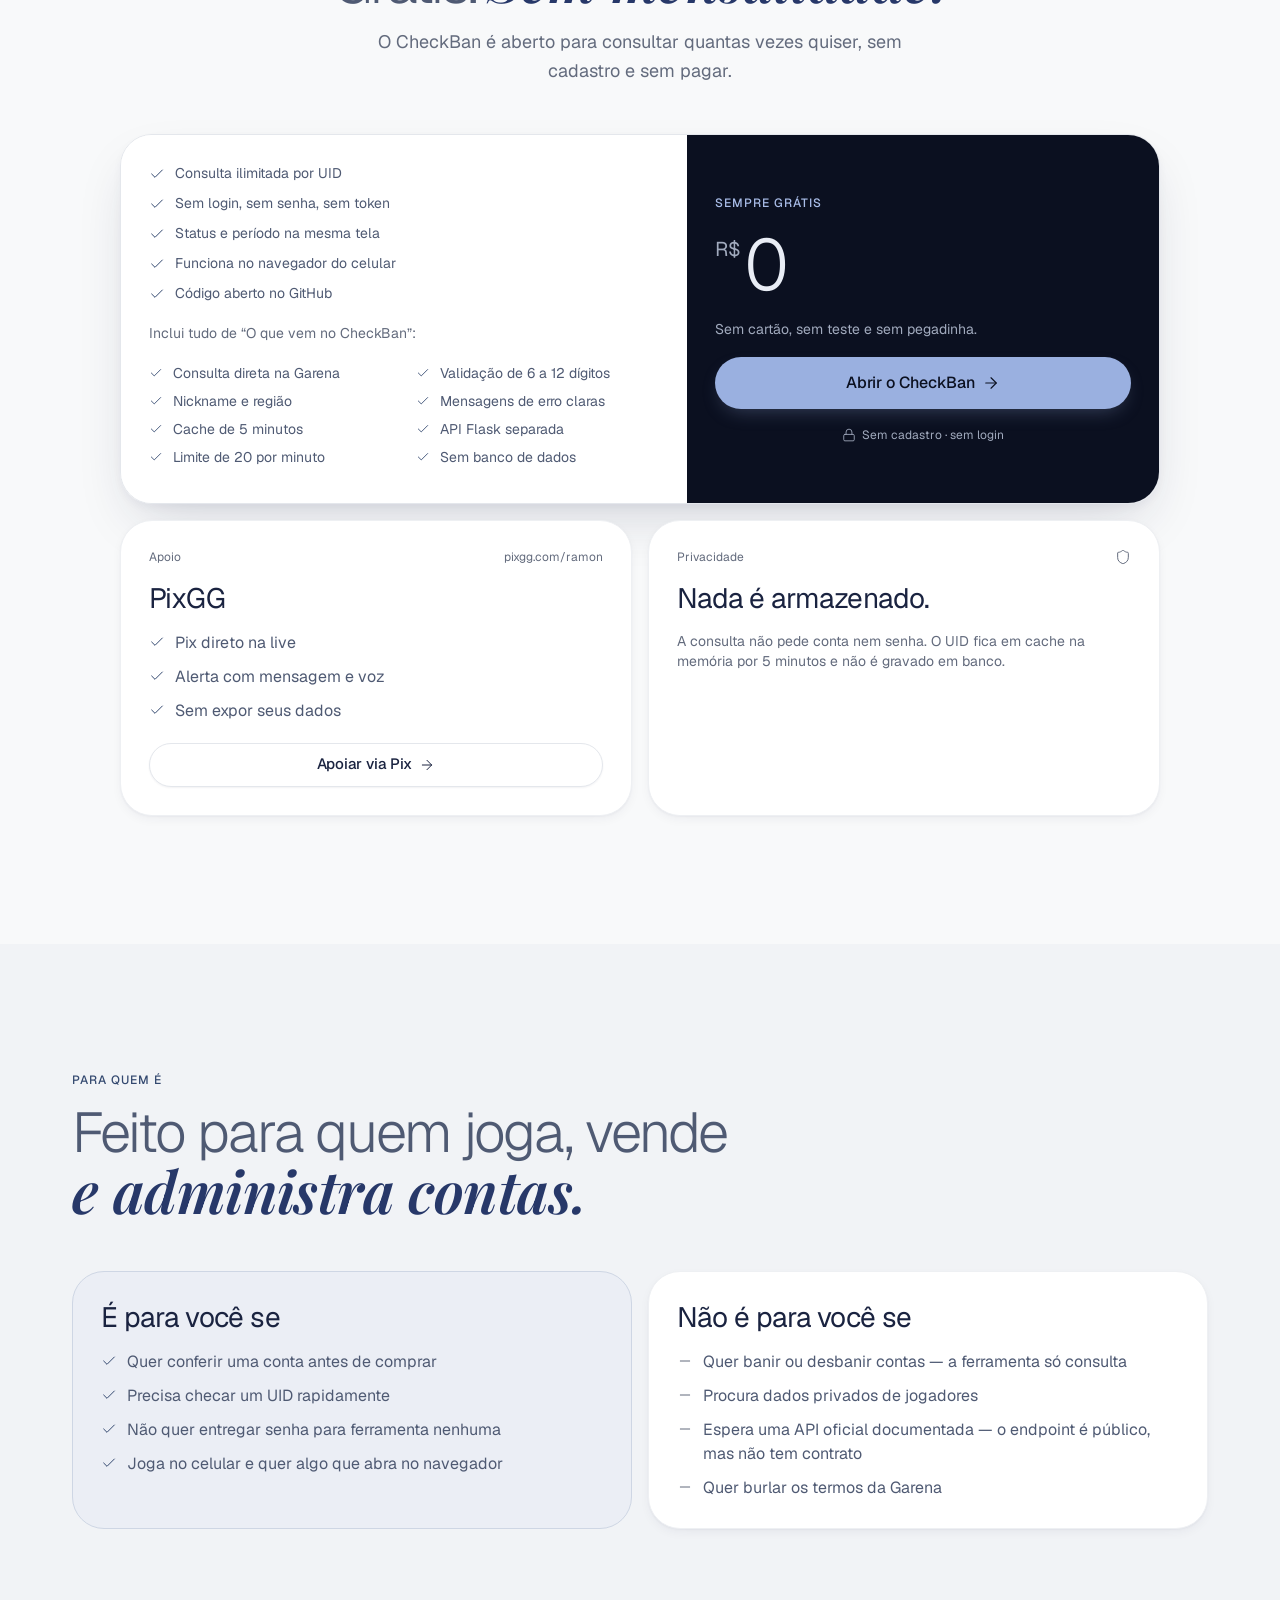
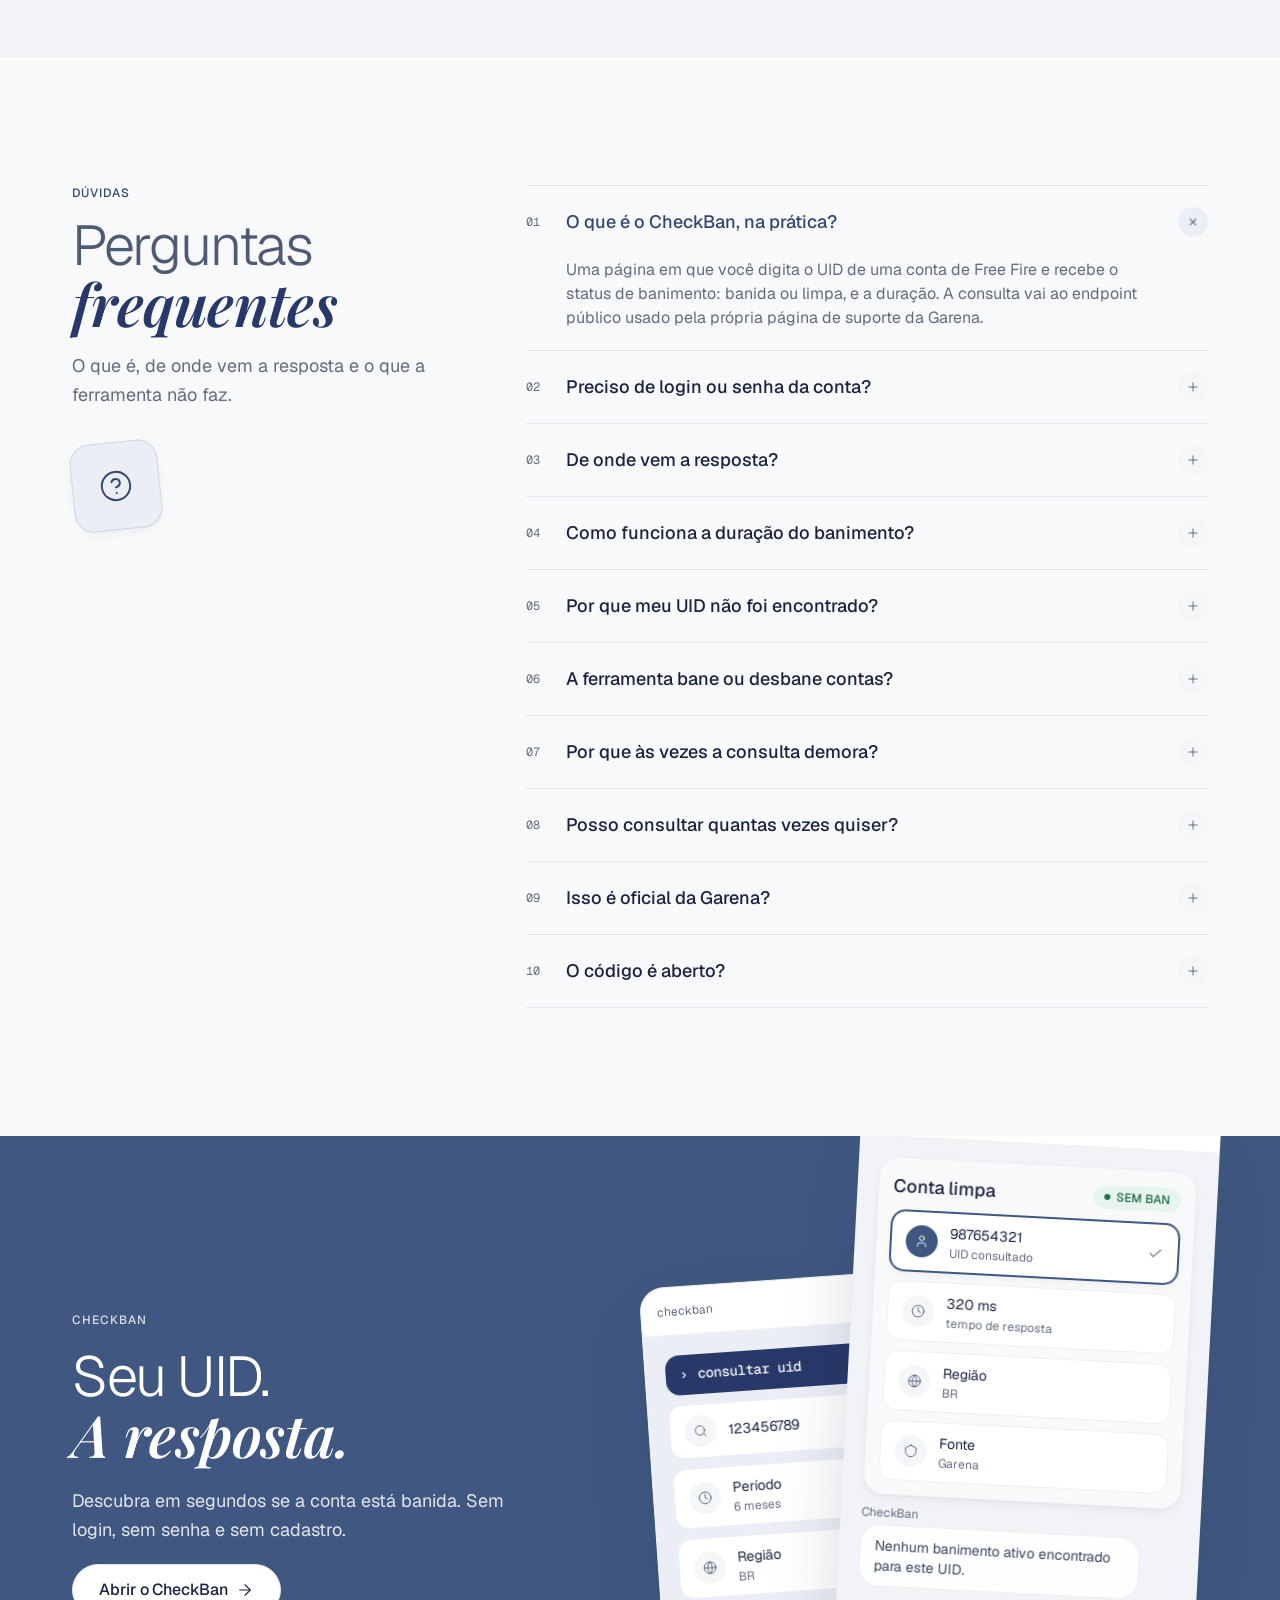
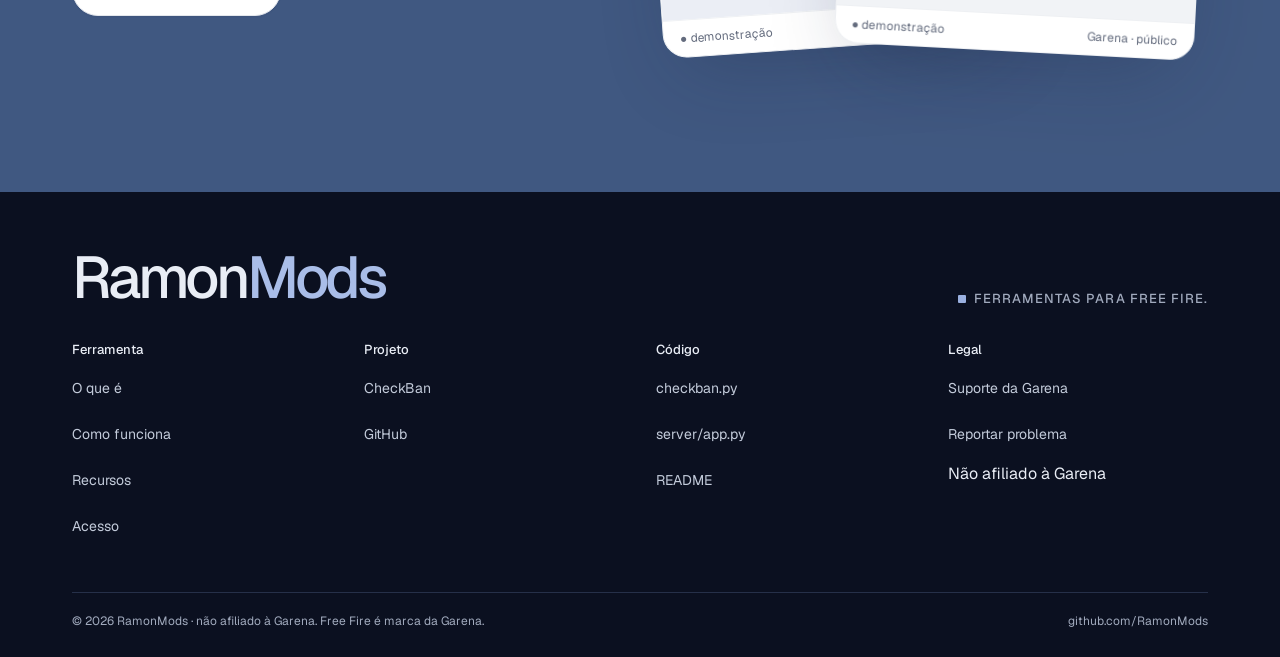
==== commit cca88895: "site: reorganiza pastas (core/ api/), README estilo RamonDrive, favicon 3 barras, card PixGG" ====
--- a/public/index.html
+++ b/public/index.html
@@ -598,6 +598,20 @@
     </div>
     <div class="lp-extras">
       <div class="lp-panel lp-panel--surface lp-reveal">
+        <div class="lp-panel__top"><span>Apoio</span><span>pixgg.com/ramon</span></div>
+        <h3>PixGG</h3>
+        <ul class="lp-checks">
+          <li><svg xmlns="http://www.w3.org/2000/svg" width="16" height="16" viewBox="0 0 24 24" fill="none" stroke="currentColor" stroke-width="1.5" stroke-linecap="round" stroke-linejoin="round" aria-hidden="true" focusable="false"><path d="M20 6 9 17l-5-5"/></svg>Pix direto na live</li>
+          <li><svg xmlns="http://www.w3.org/2000/svg" width="16" height="16" viewBox="0 0 24 24" fill="none" stroke="currentColor" stroke-width="1.5" stroke-linecap="round" stroke-linejoin="round" aria-hidden="true" focusable="false"><path d="M20 6 9 17l-5-5"/></svg>Alerta com mensagem e voz</li>
+          <li><svg xmlns="http://www.w3.org/2000/svg" width="16" height="16" viewBox="0 0 24 24" fill="none" stroke="currentColor" stroke-width="1.5" stroke-linecap="round" stroke-linejoin="round" aria-hidden="true" focusable="false"><path d="M20 6 9 17l-5-5"/></svg>Sem expor seus dados</li>
+        </ul>
+        <a class="ks-btn ks-btn--secondary ks-btn--block" href="https://pixgg.com/ramon" target="_blank" rel="noopener">
+          <span class="ks-btn__content">Apoiar via Pix
+            <svg xmlns="http://www.w3.org/2000/svg" width="16" height="16" viewBox="0 0 24 24" fill="none" stroke="currentColor" stroke-width="1.5" stroke-linecap="round" stroke-linejoin="round" aria-hidden="true" focusable="false"><path d="M5 12h14"/><path d="m12 5 7 7-7 7"/></svg>
+          </span>
+        </a>
+      </div>
+      <div class="lp-panel lp-panel--surface lp-reveal">
         <div class="lp-panel__top">
           <span>Privacidade</span>
           <svg xmlns="http://www.w3.org/2000/svg" width="16" height="16" viewBox="0 0 24 24" fill="none" stroke="currentColor" stroke-width="1.5" stroke-linecap="round" stroke-linejoin="round" aria-hidden="true" focusable="false"><path d="M20 13c0 5-3.5 7.5-7.66 8.95a1 1 0 0 1-.67-.01C7.5 20.5 4 18 4 13V6a1 1 0 0 1 1-1c2 0 4.5-1.2 6.24-2.72a1.17 1.17 0 0 1 1.52 0C14.51 3.81 17 5 19 5a1 1 0 0 1 1 1z"/></svg>
--- a/public/site.css
+++ b/public/site.css
@@ -95,7 +95,9 @@
 .rm-final-title{max-width:640px}
 
 /* footer */
-.lp-footer__mark{letter-spacing:-.06em}
+.lp-footer{padding:56px 0 28px}
+.lp-footer__top{margin-bottom:36px}
+.lp-footer__mark{letter-spacing:-.06em;font-size:clamp(30px,4.6vw,60px);line-height:1}
 .lp-footer__grid a{color:var(--text-secondary);text-decoration:none}
 .lp-footer__grid a:hover{color:var(--text)}
 .lp-footer__grid h2{font:var(--weight-medium) 13px/1 var(--font-sans);color:var(--text);margin-bottom:14px}
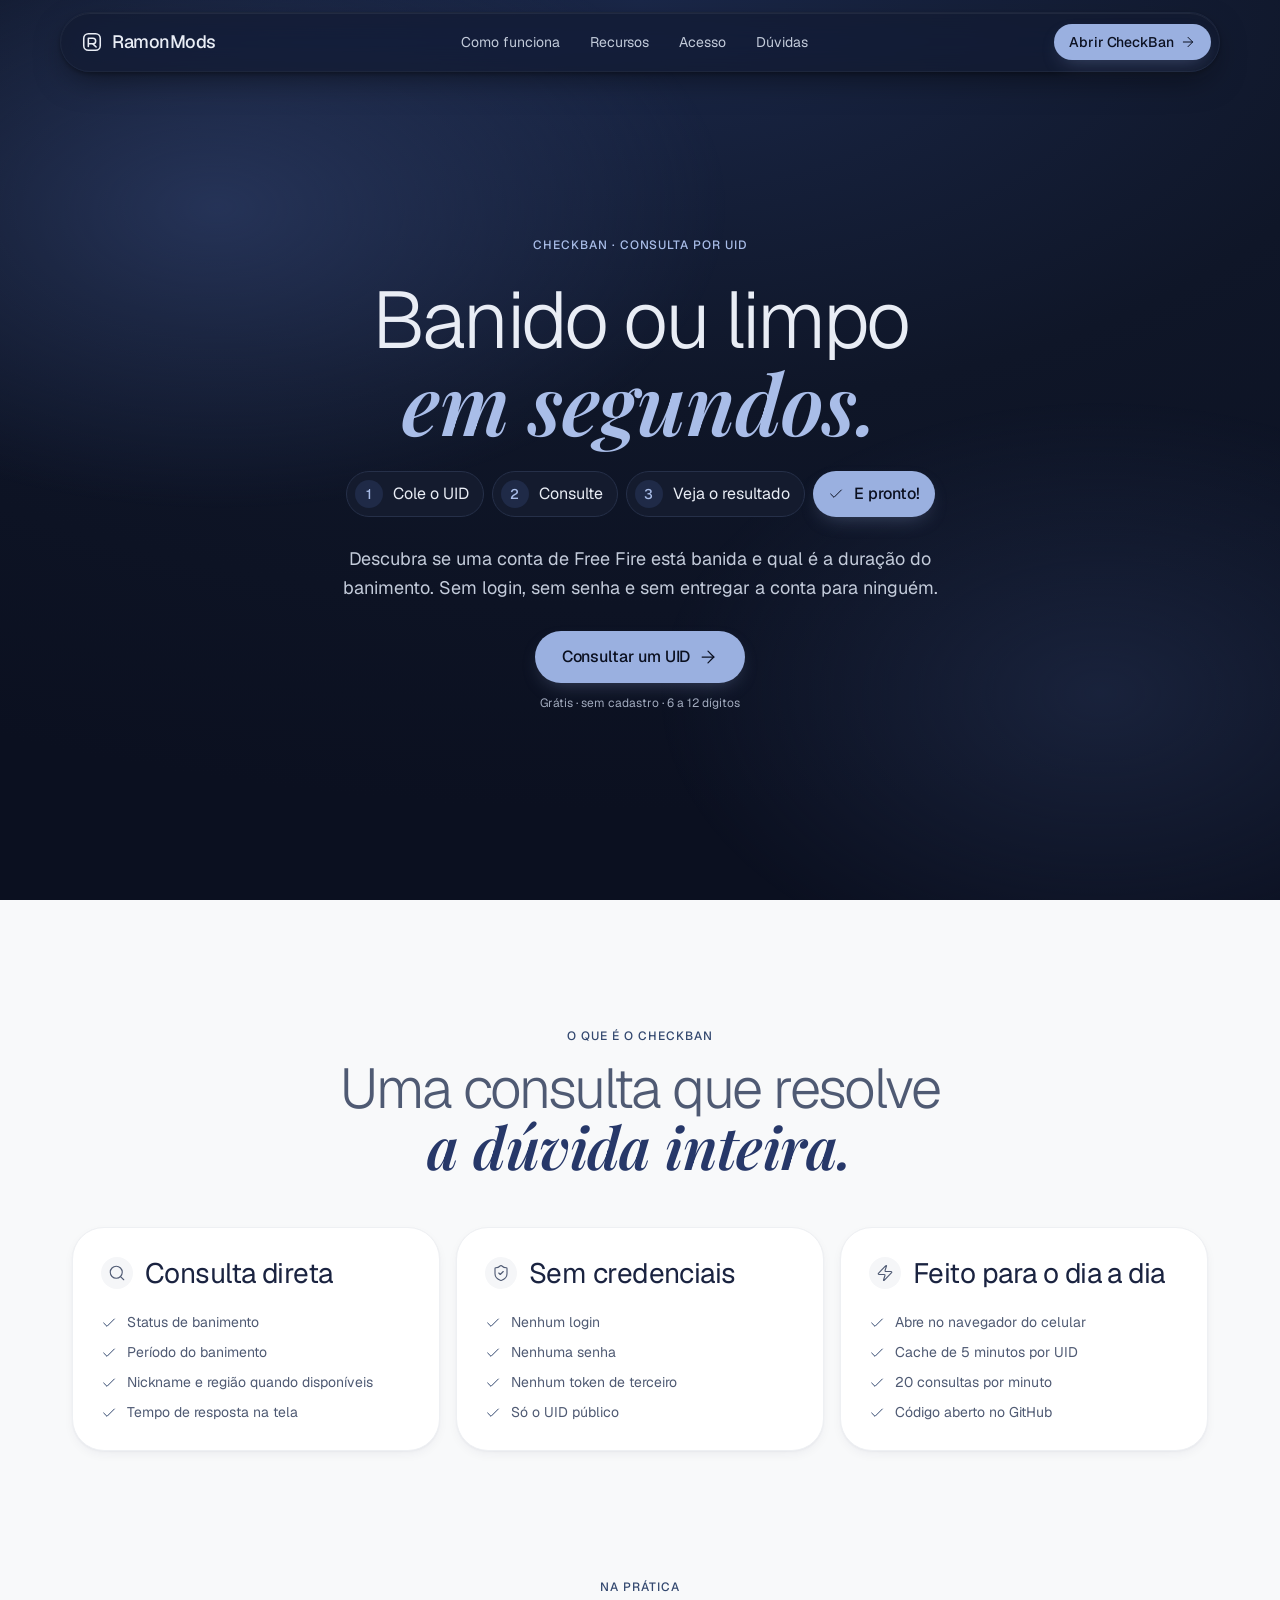
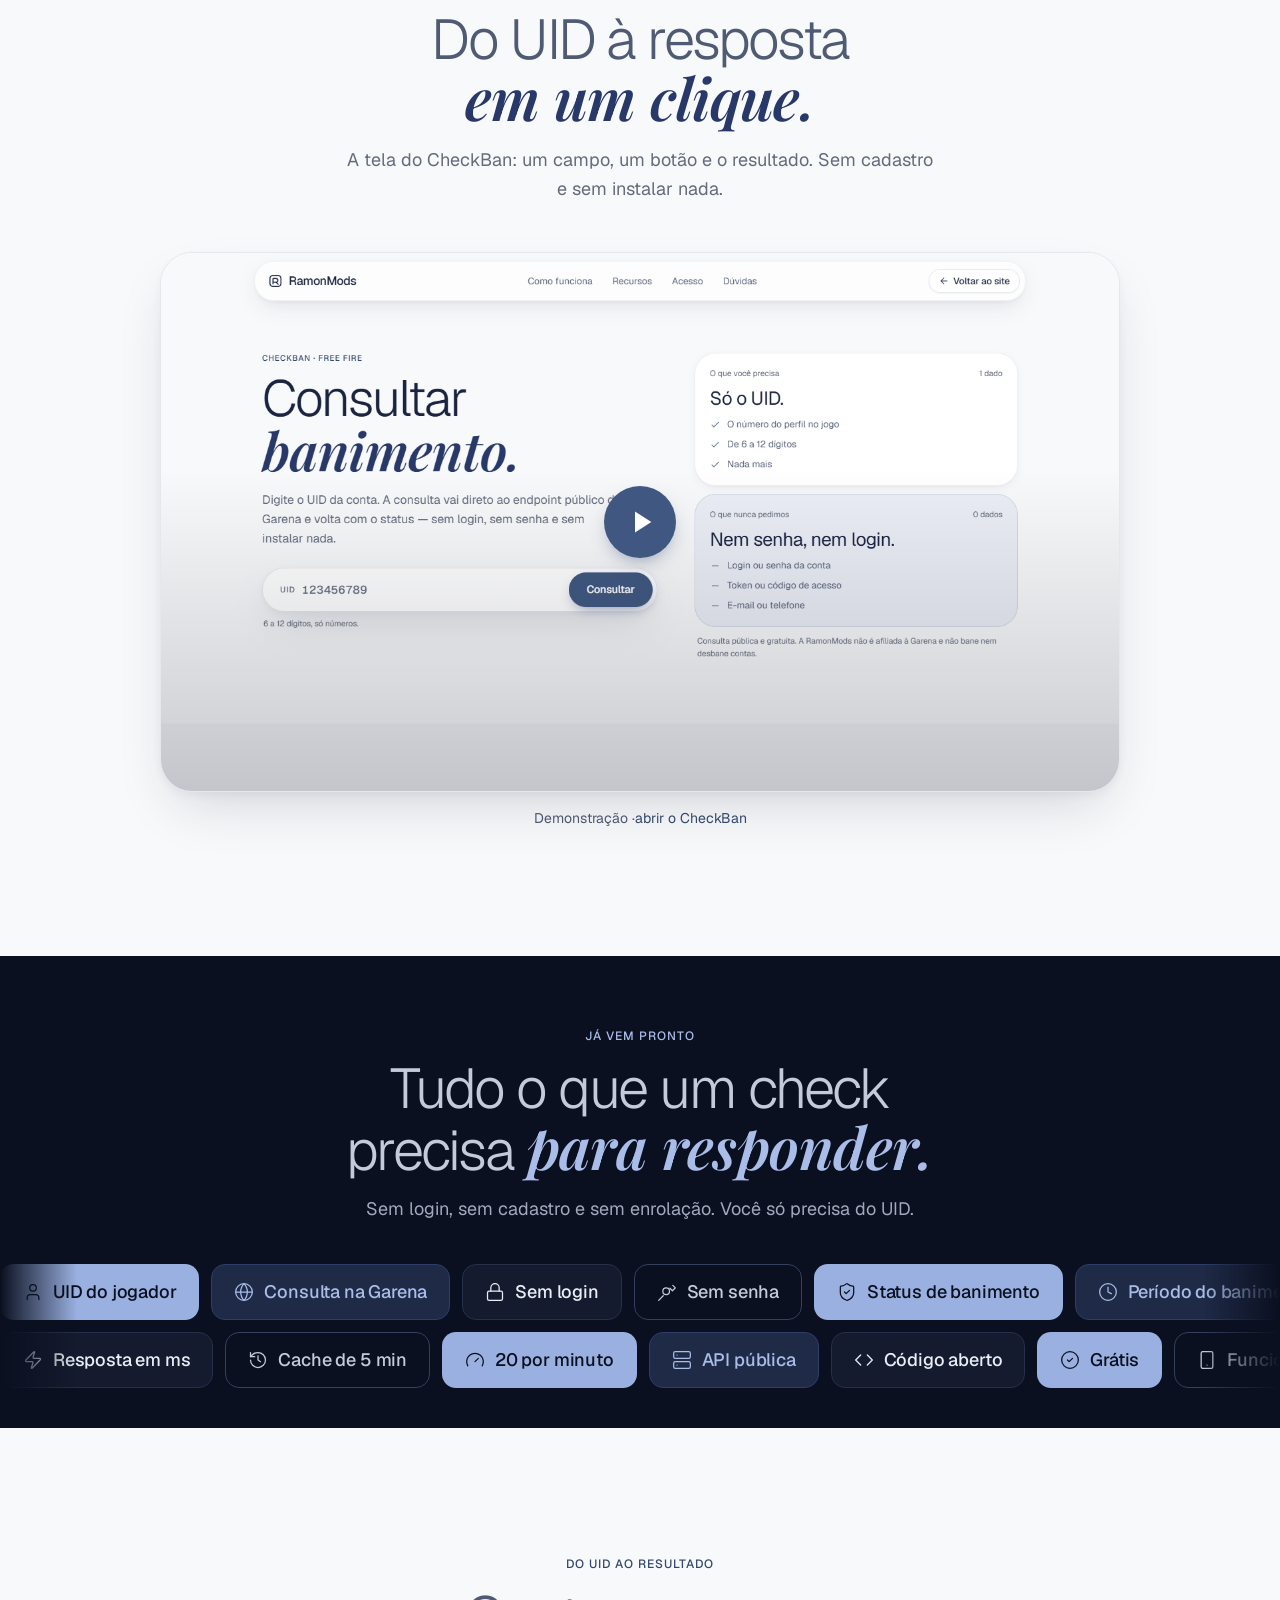
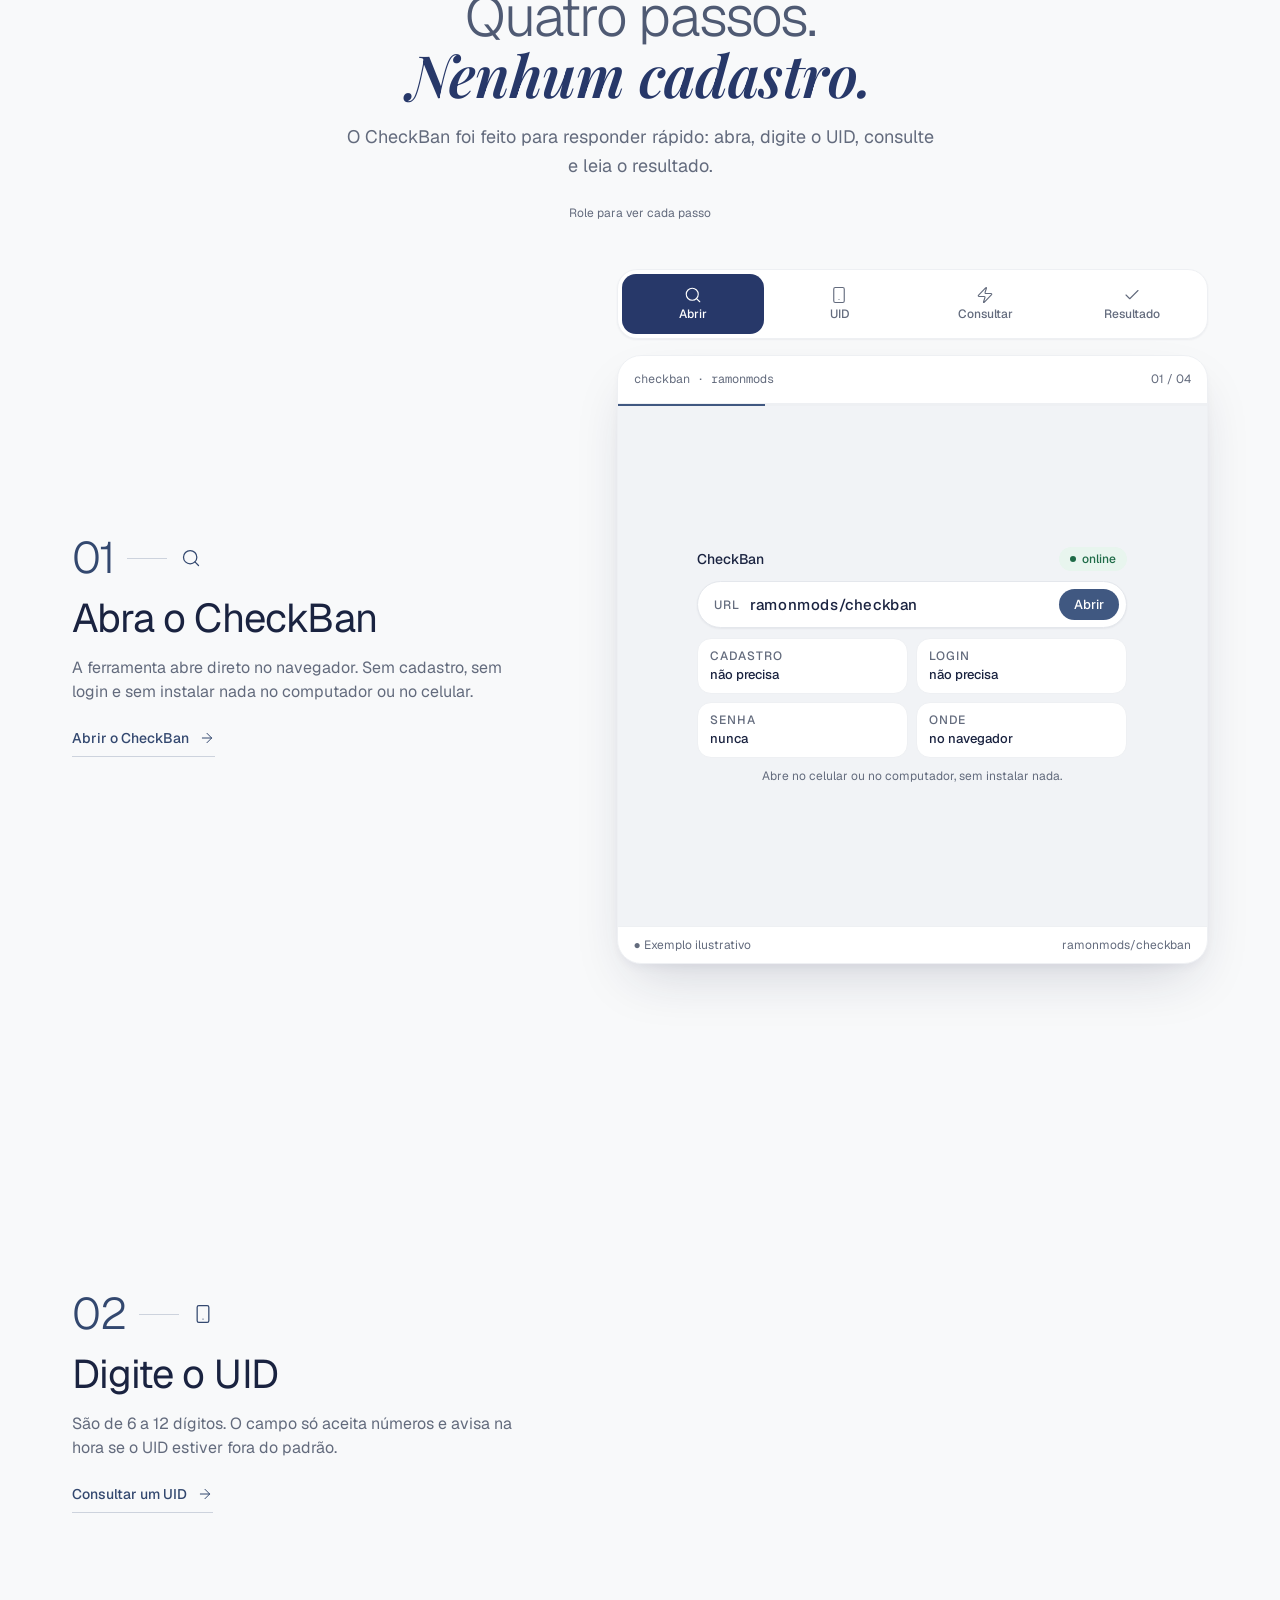
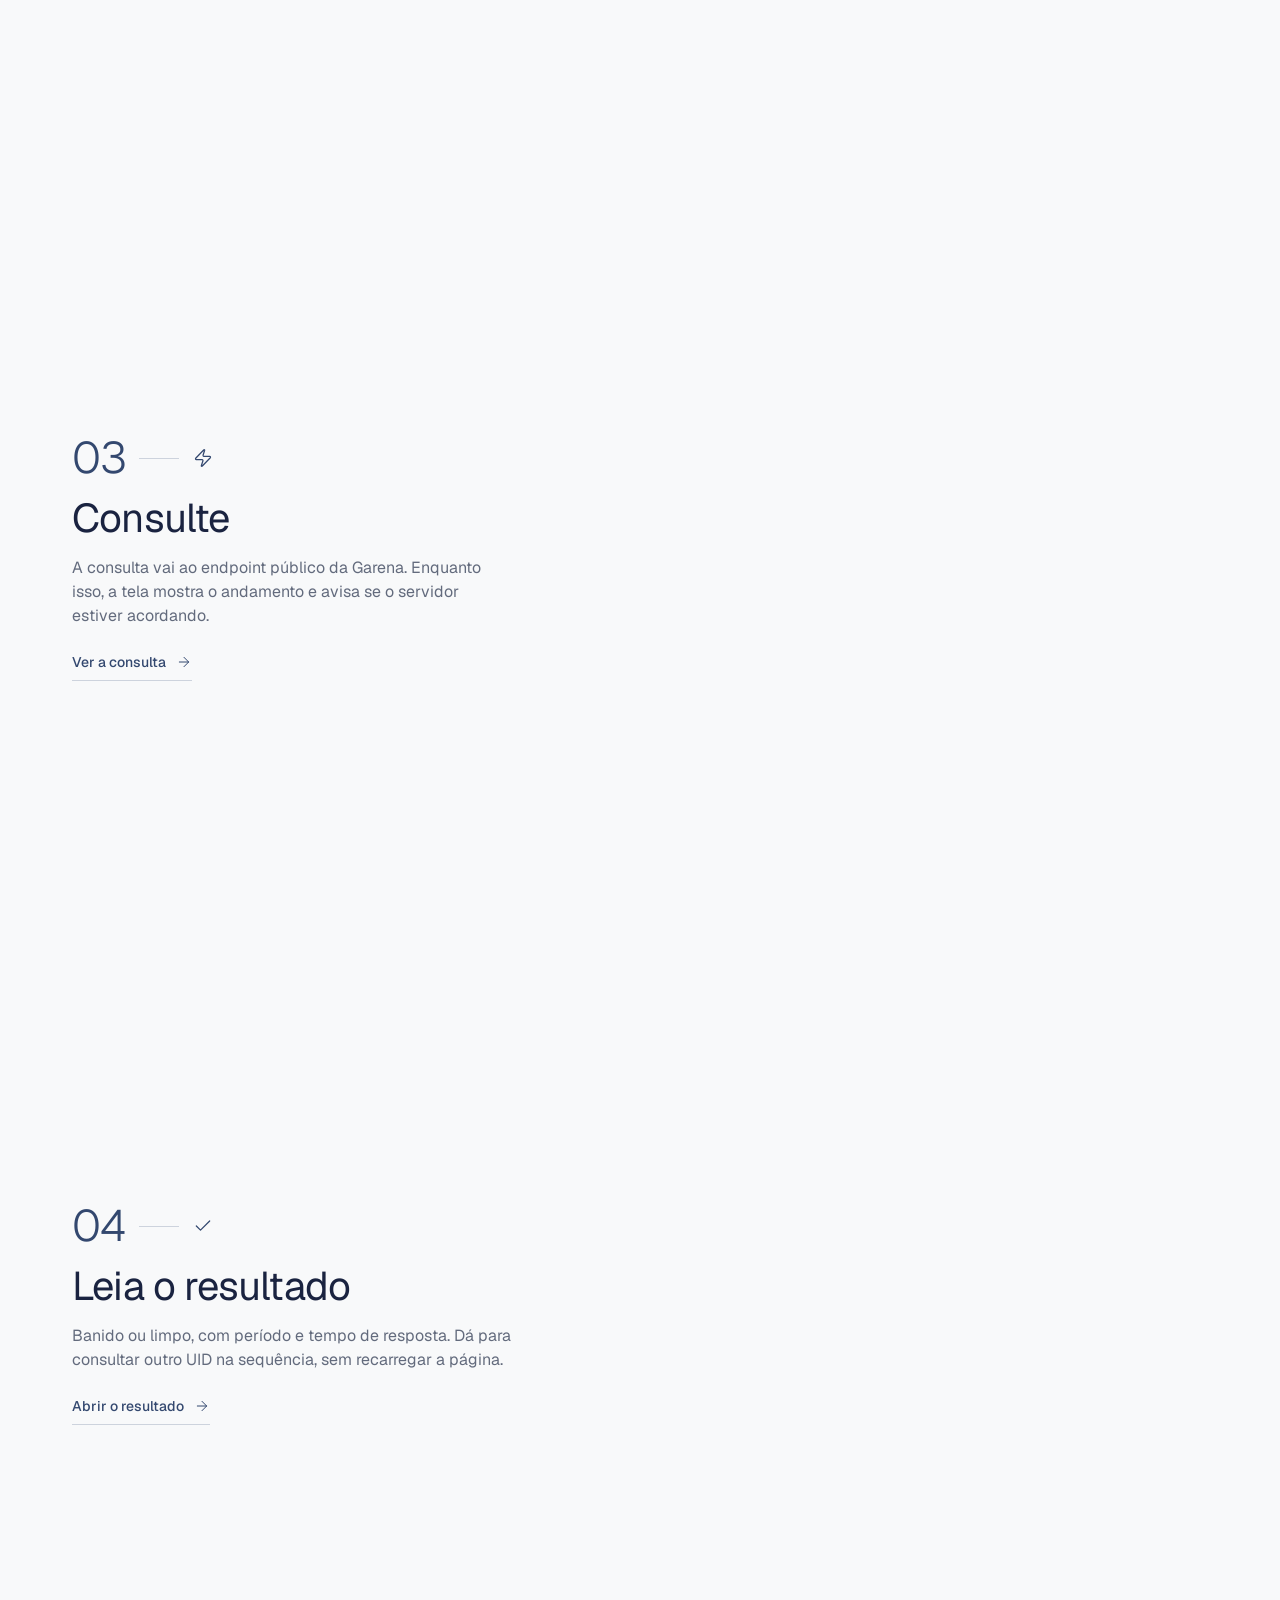
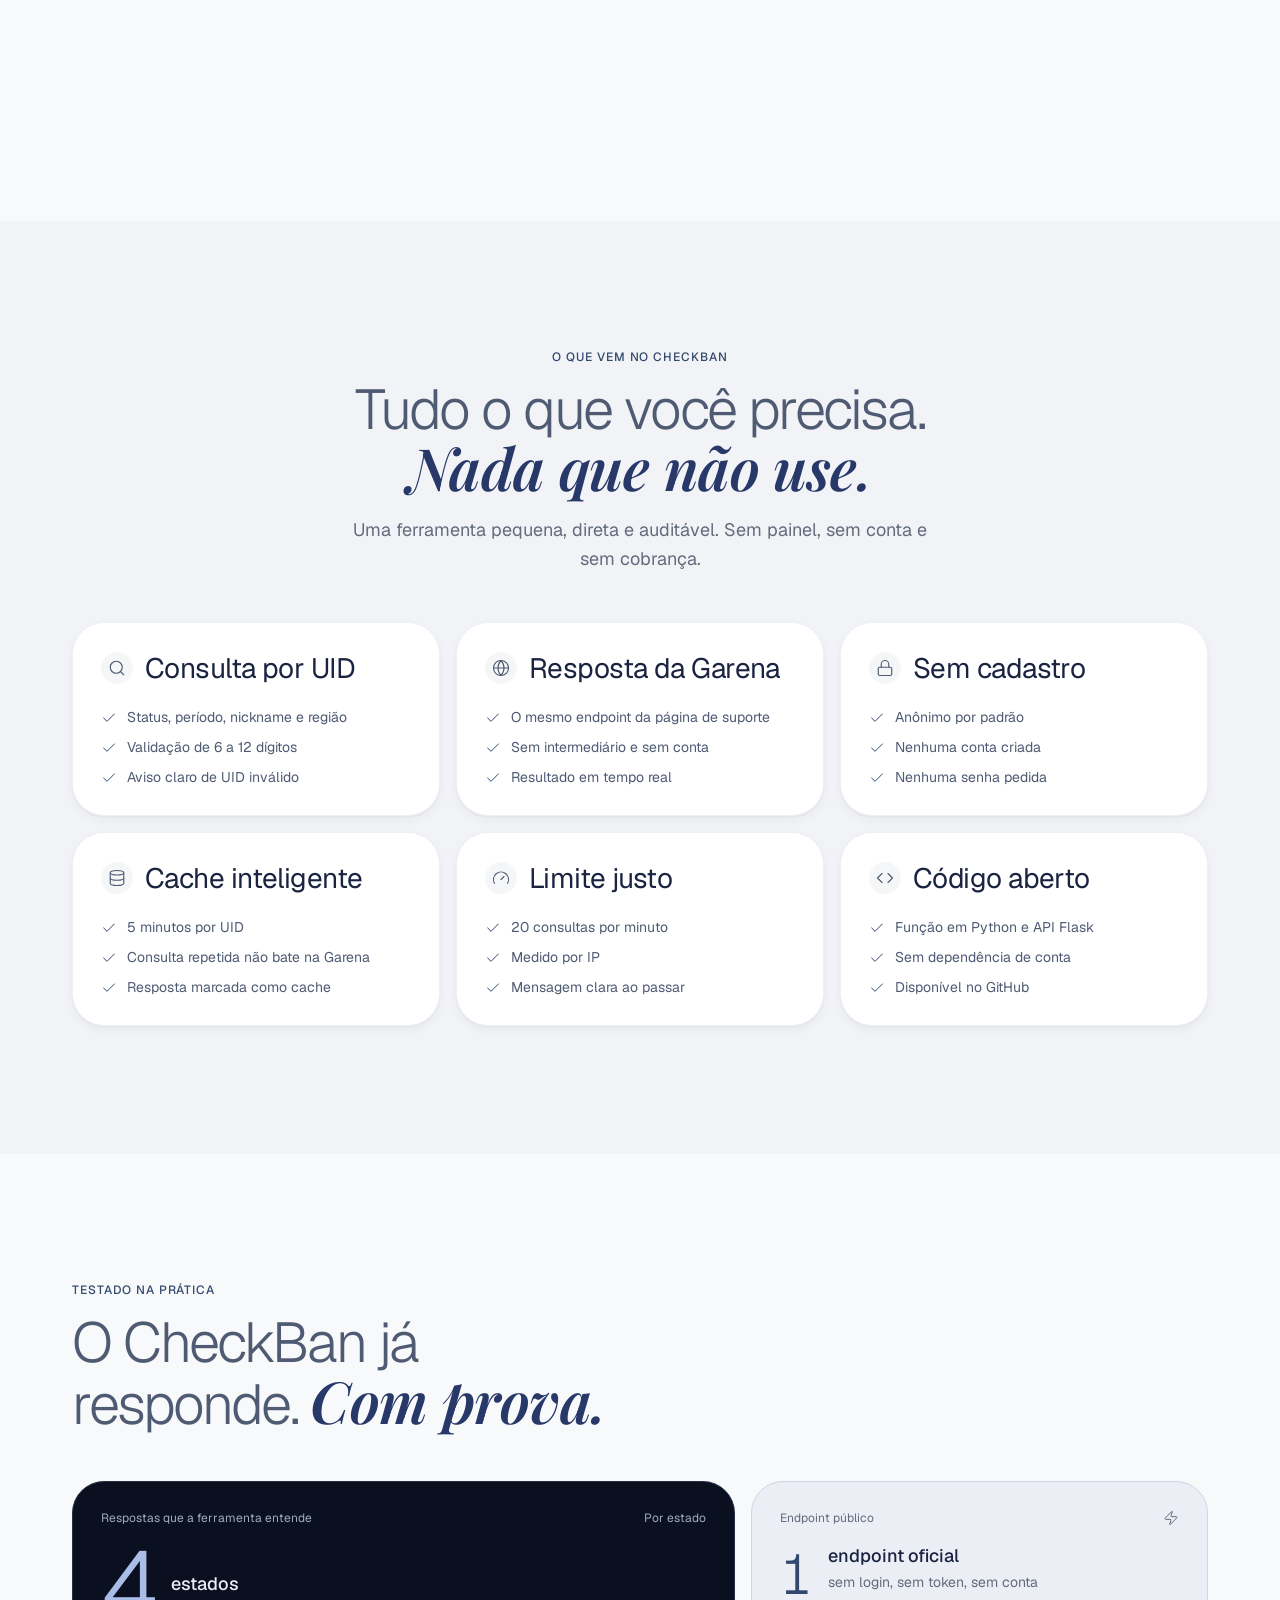
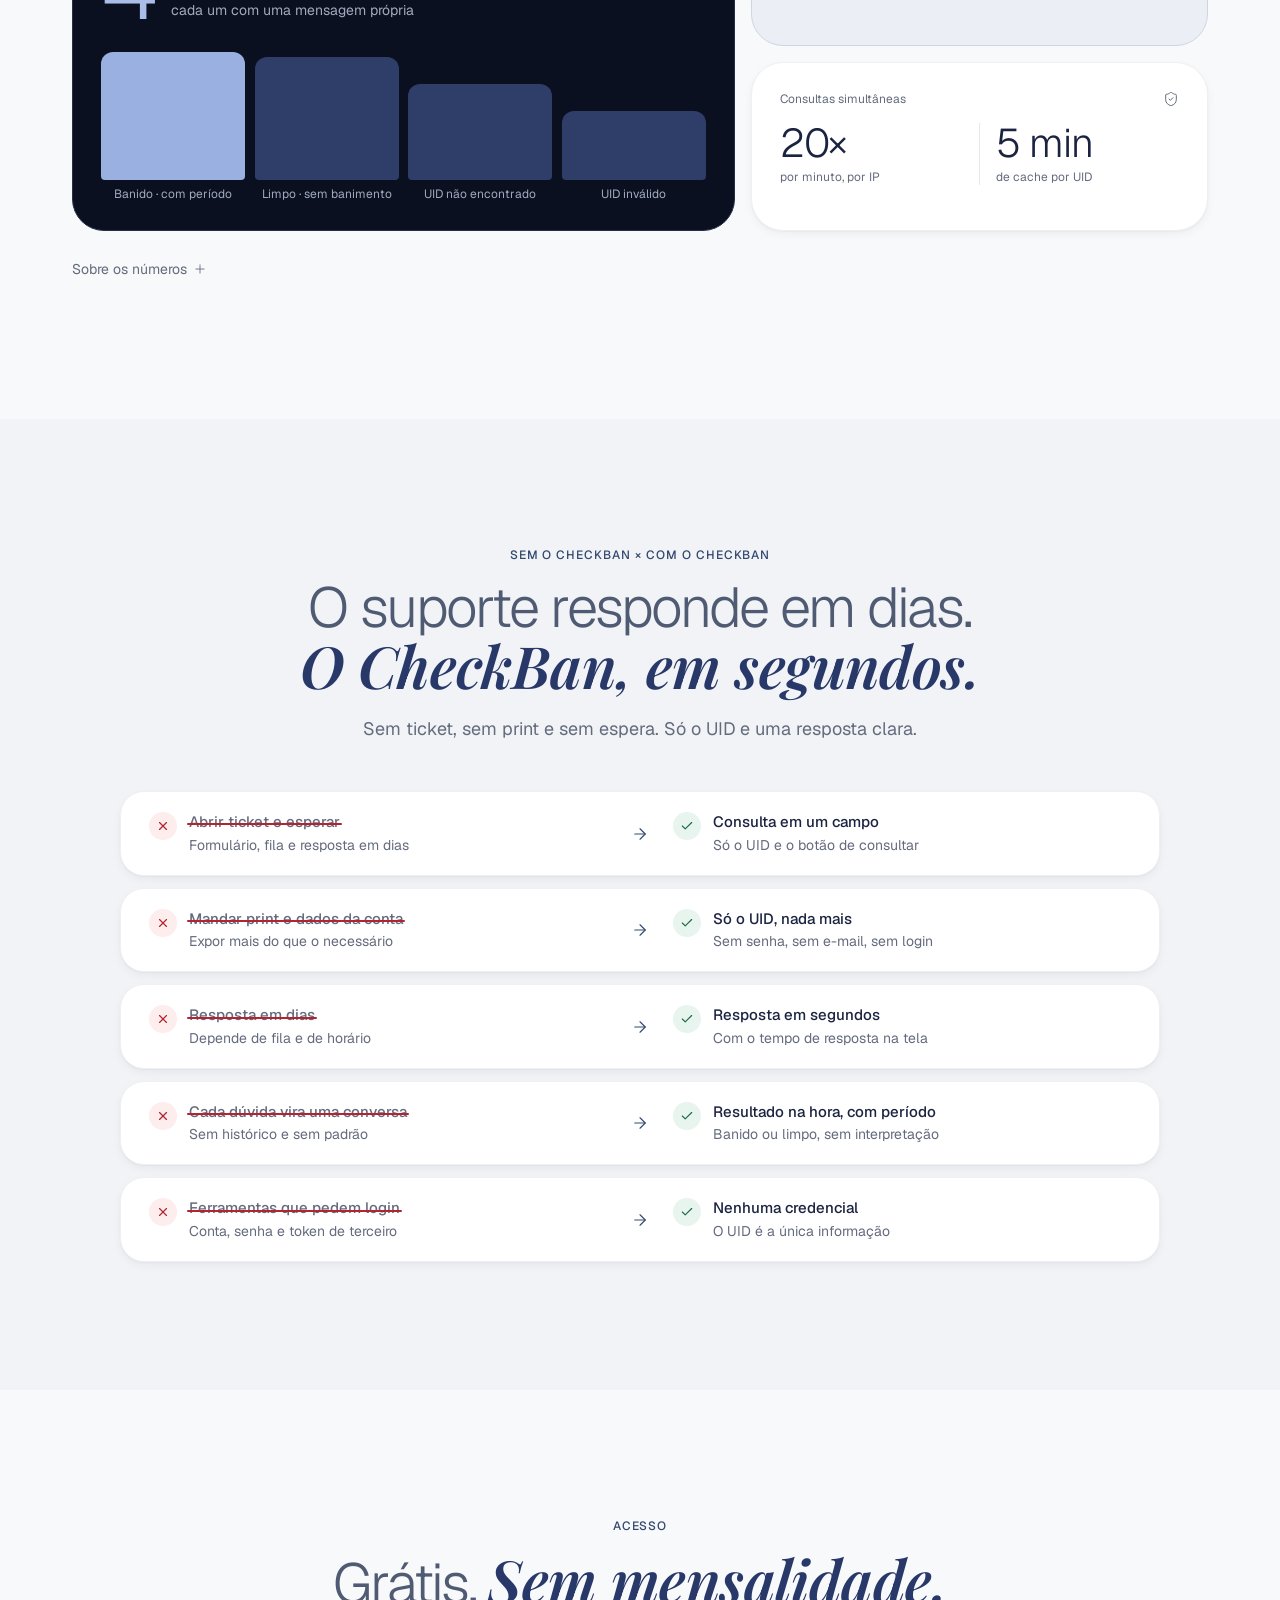
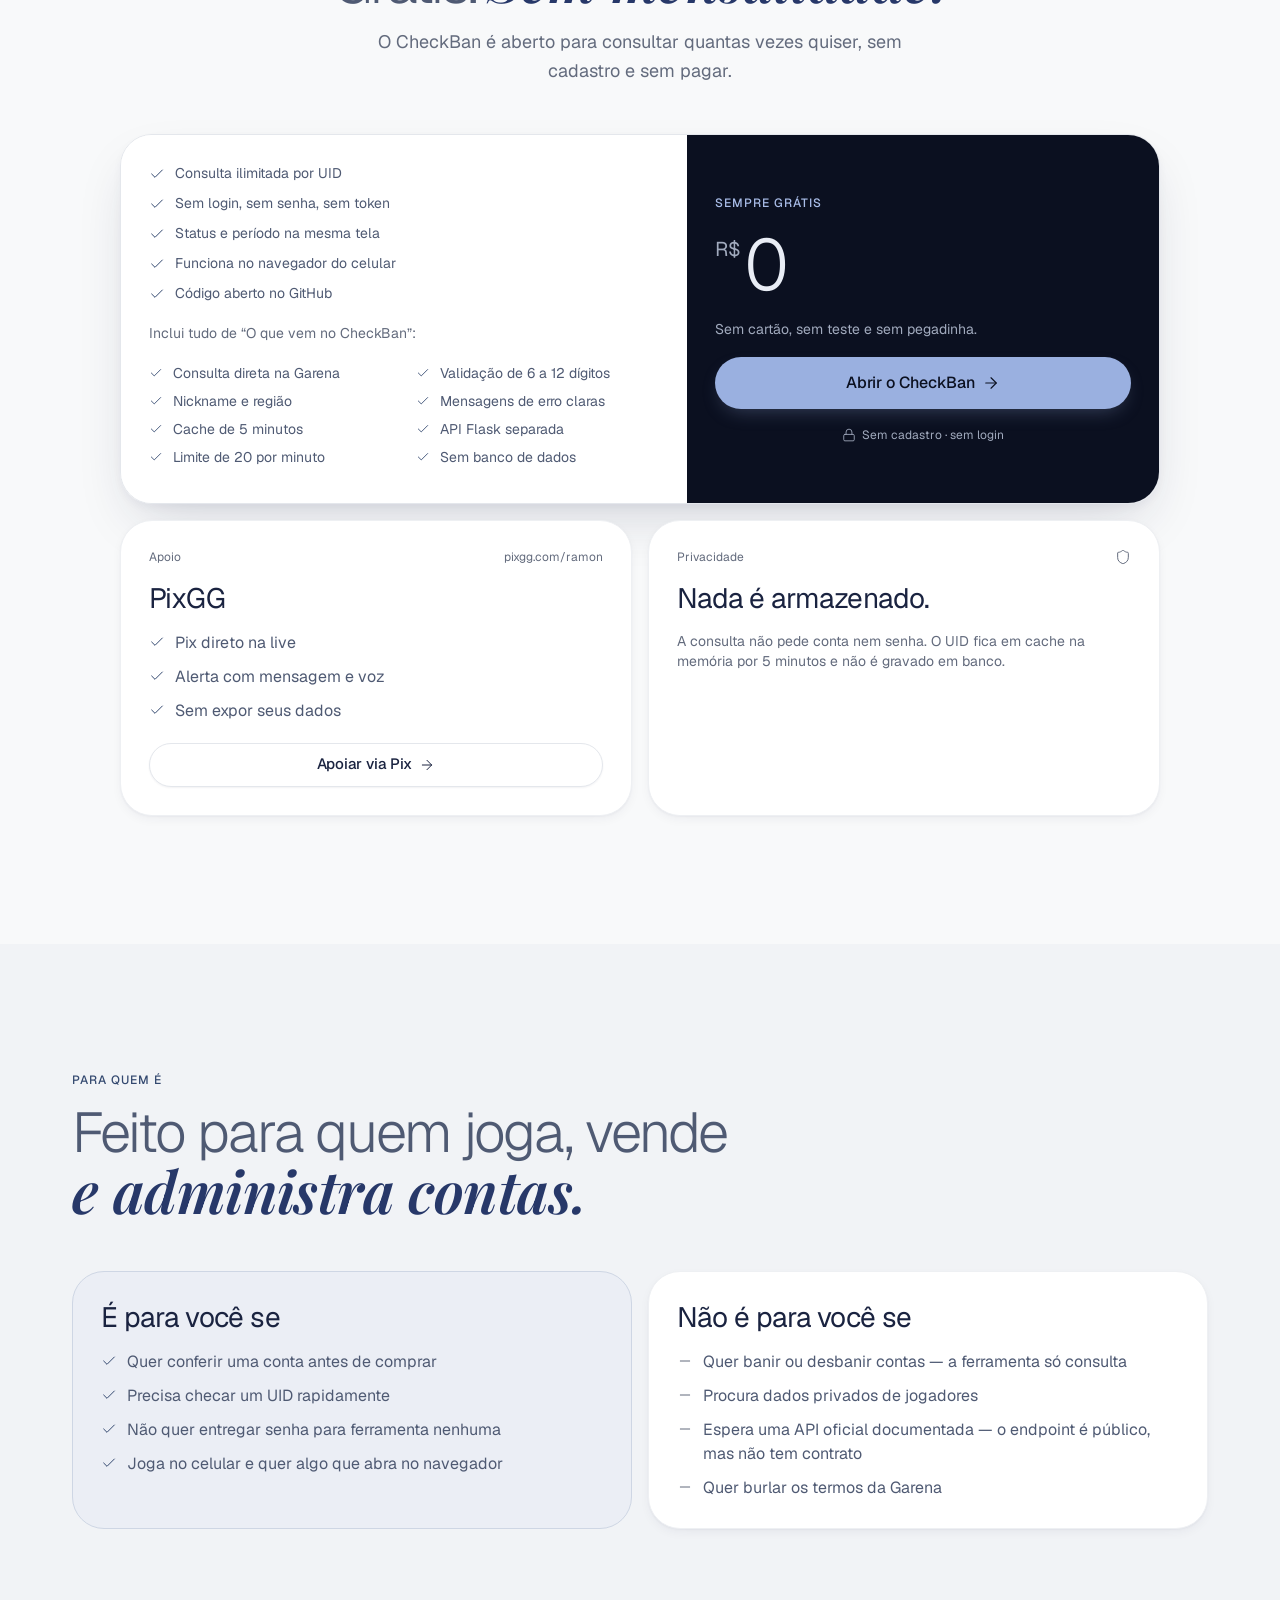
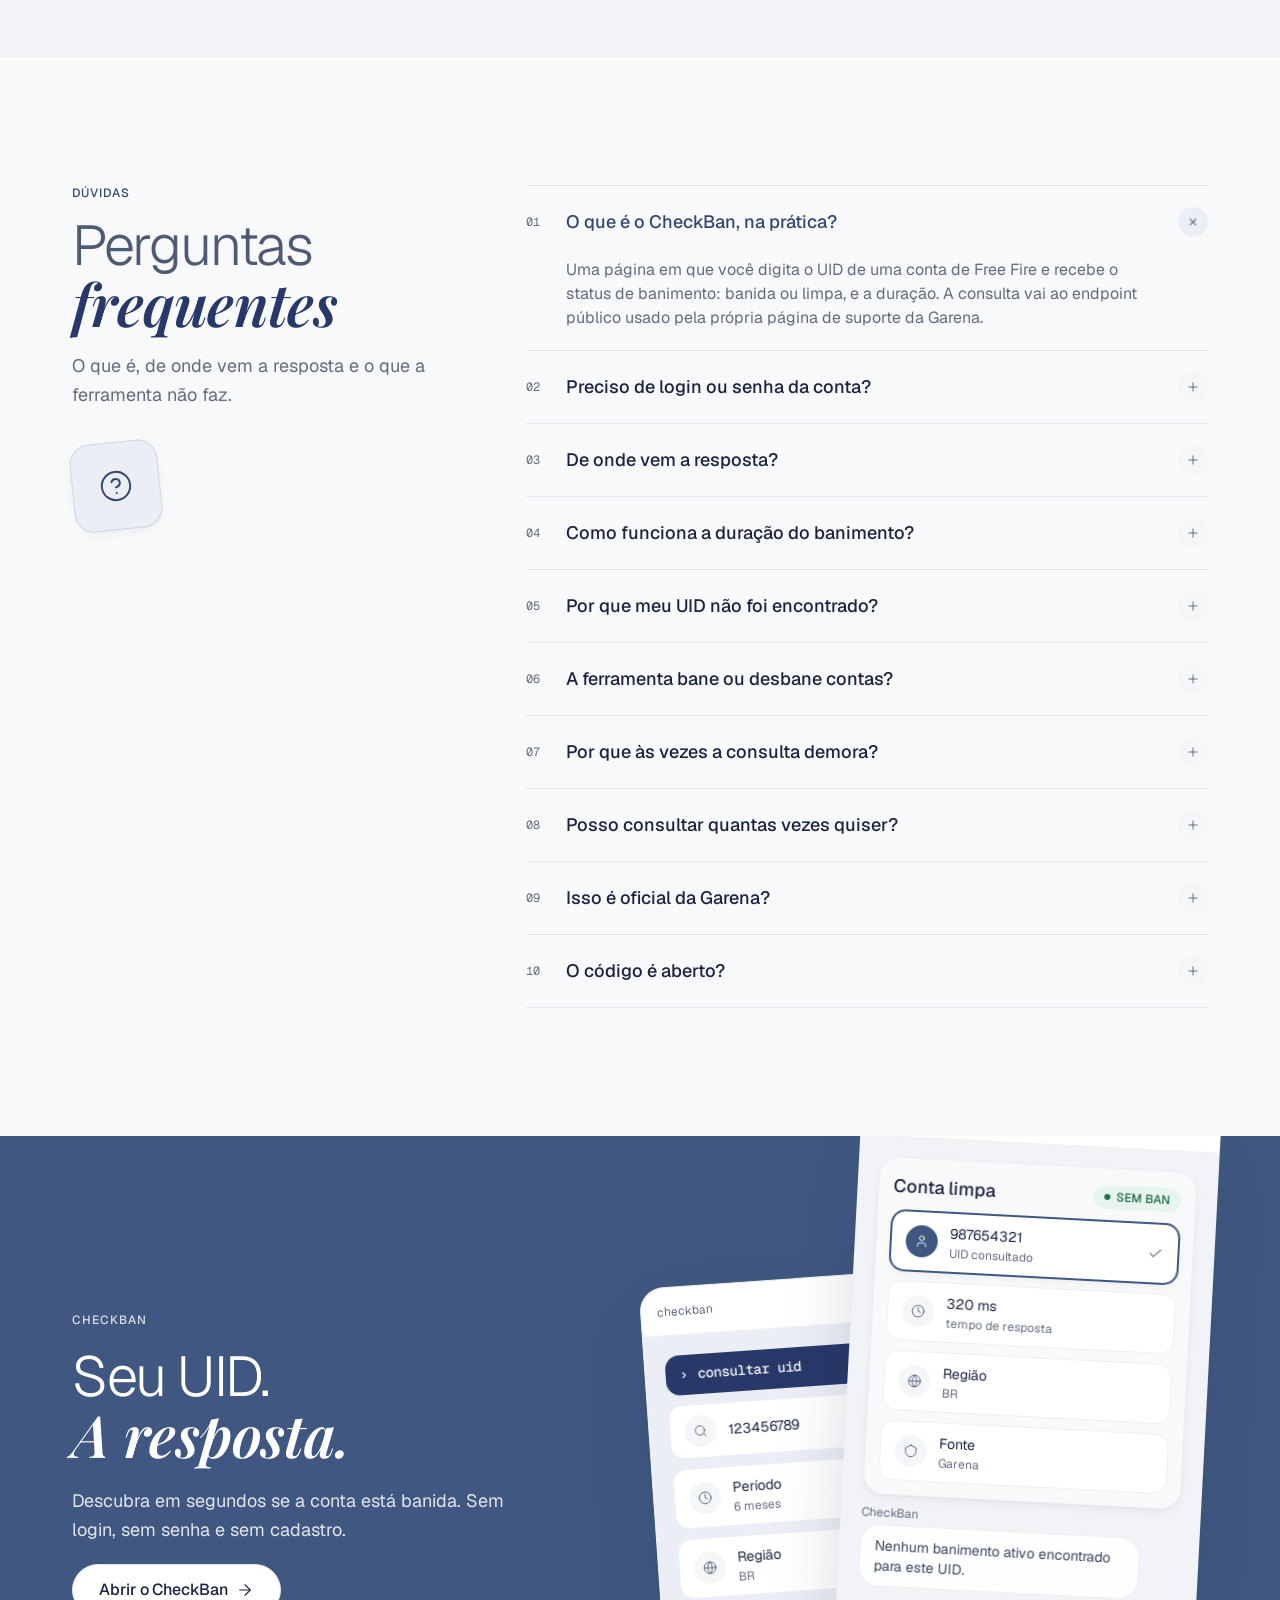
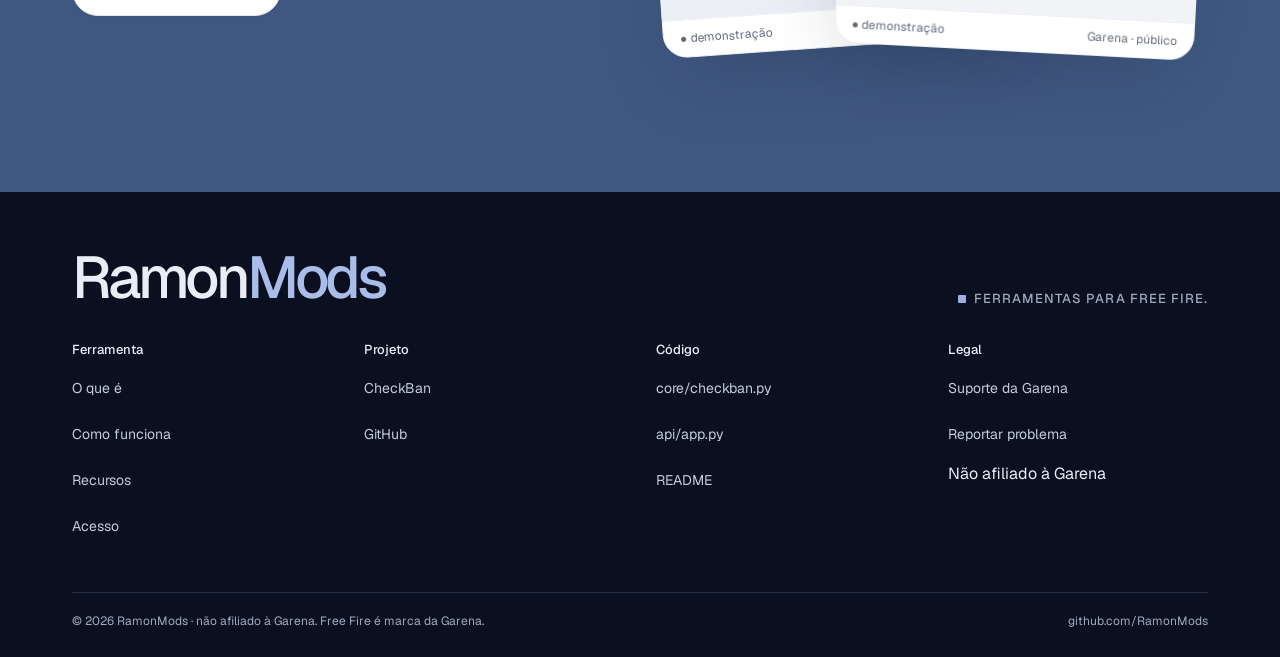
==== commit 2380031b: "site: corrige links de rodape para CHECKBAN-FF e caminhos core/api" ====
--- a/public/index.html
+++ b/public/index.html
@@ -701,7 +701,7 @@
       </details>
       <details class="lp-faq__item">
         <summary><span class="lp-faq__n">10</span>O código é aberto?<span class="lp-faq__toggle"><svg xmlns="http://www.w3.org/2000/svg" width="14" height="14" viewBox="0 0 24 24" fill="none" stroke="currentColor" stroke-width="1.5" stroke-linecap="round" aria-hidden="true" focusable="false"><path d="M5 12h14"/><path d="M12 5v14"/></svg></span></summary>
-        <p>Sim. A função Python e a API Flask estão no GitHub, em RamonMods/ramonmods-site. Você pode ler, rodar localmente e adaptar — só não pode sair por aí prometendo desbanimento.</p>
+        <p>Sim. A função Python e a API Flask estão no GitHub, em RamonMods/CHECKBAN-FF. Você pode ler, rodar localmente e adaptar — só não pode sair por aí prometendo desbanimento.</p>
       </details>
     </div>
   </div>
@@ -782,22 +782,22 @@
         <h2>Projeto</h2>
         <ul>
           <li><a href="checkban/">CheckBan</a></li>
-          <li><a href="https://github.com/RamonMods/ramonmods-site" target="_blank" rel="noopener">GitHub</a></li>
+          <li><a href="https://github.com/RamonMods/CHECKBAN-FF" target="_blank" rel="noopener">GitHub</a></li>
         </ul>
       </nav>
       <nav aria-label="Código">
         <h2>Código</h2>
         <ul>
-          <li><a href="https://github.com/RamonMods/ramonmods-site/blob/main/checkban.py" target="_blank" rel="noopener">checkban.py</a></li>
-          <li><a href="https://github.com/RamonMods/ramonmods-site/blob/main/server/app.py" target="_blank" rel="noopener">server/app.py</a></li>
-          <li><a href="https://github.com/RamonMods/ramonmods-site#readme" target="_blank" rel="noopener">README</a></li>
+          <li><a href="https://github.com/RamonMods/CHECKBAN-FF/blob/main/core/checkban.py" target="_blank" rel="noopener">core/checkban.py</a></li>
+          <li><a href="https://github.com/RamonMods/CHECKBAN-FF/blob/main/api/app.py" target="_blank" rel="noopener">api/app.py</a></li>
+          <li><a href="https://github.com/RamonMods/CHECKBAN-FF#readme" target="_blank" rel="noopener">README</a></li>
         </ul>
       </nav>
       <nav aria-label="Legal">
         <h2>Legal</h2>
         <ul>
           <li><a href="https://ff.garena.com/en/support/" target="_blank" rel="noopener">Suporte da Garena</a></li>
-          <li><a href="https://github.com/RamonMods/ramonmods-site/issues" target="_blank" rel="noopener">Reportar problema</a></li>
+          <li><a href="https://github.com/RamonMods/CHECKBAN-FF/issues" target="_blank" rel="noopener">Reportar problema</a></li>
           <li><span>Não afiliado à Garena</span></li>
         </ul>
       </nav>
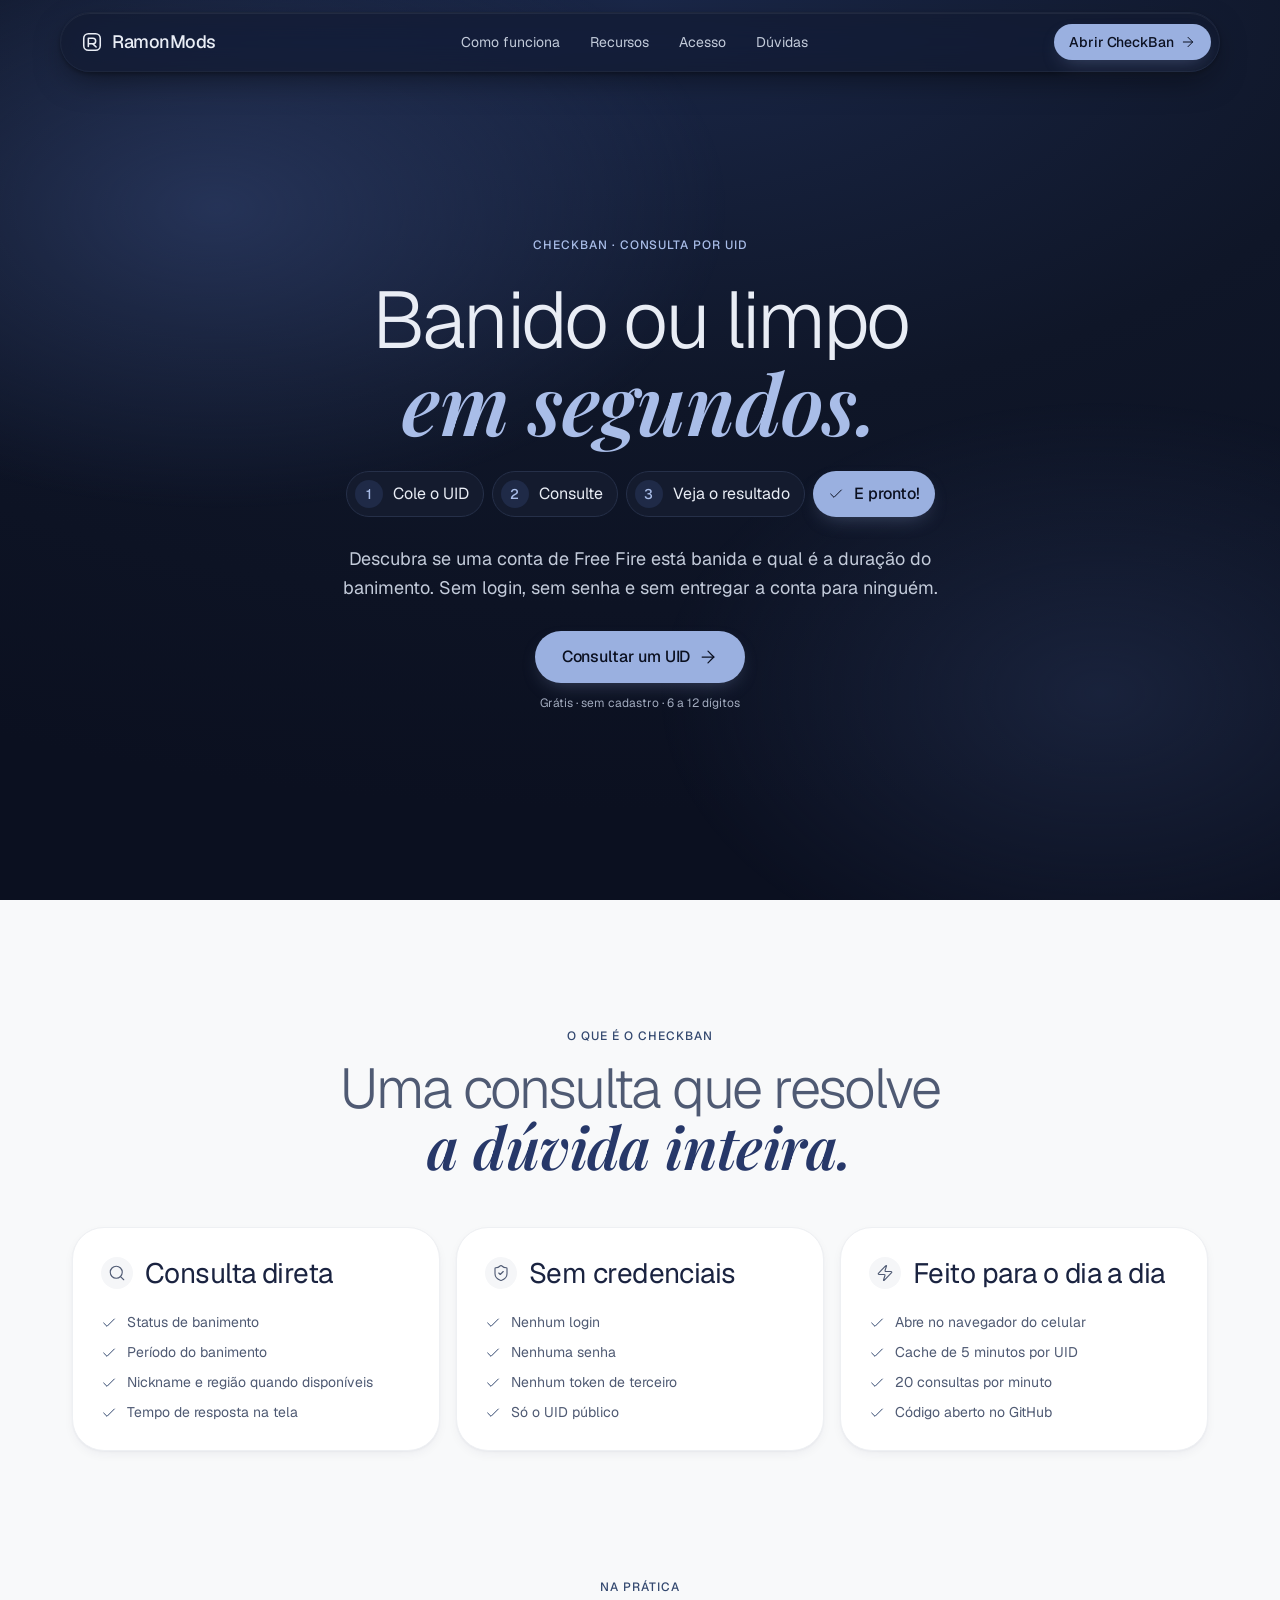
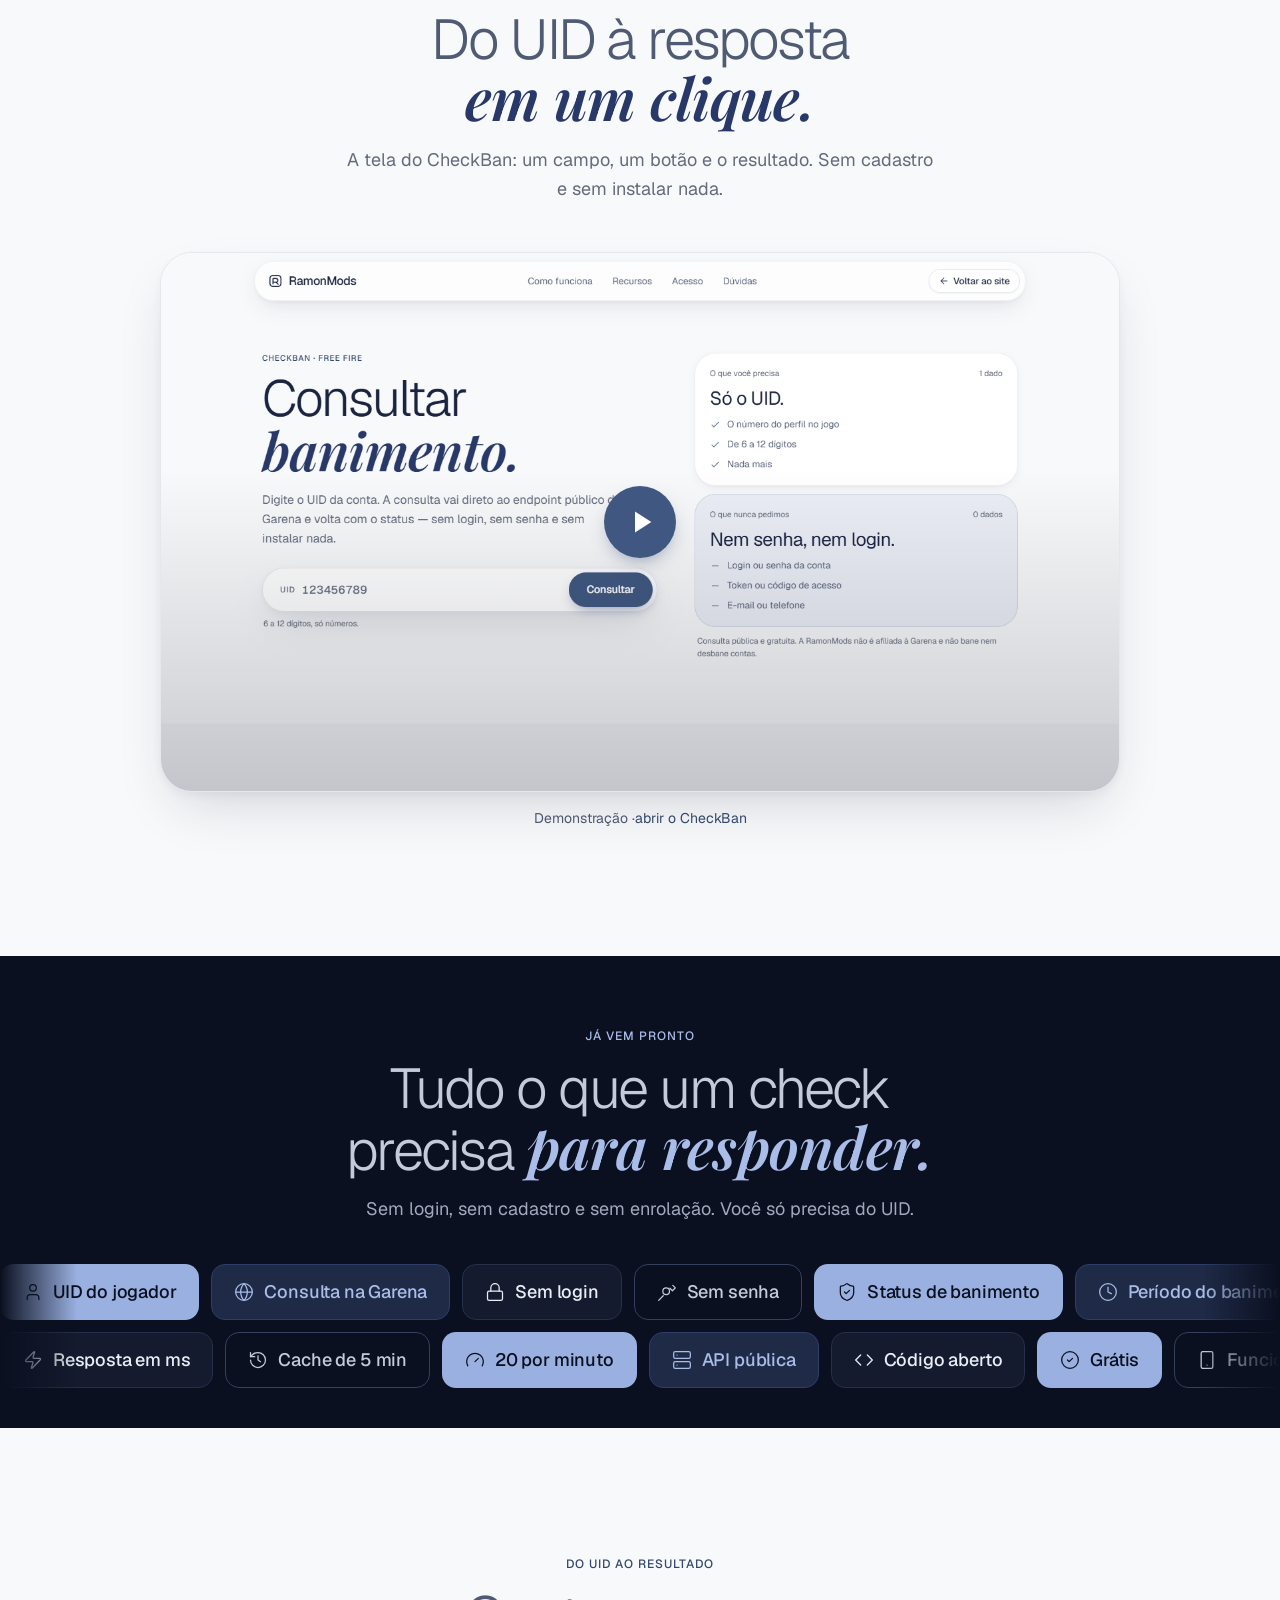
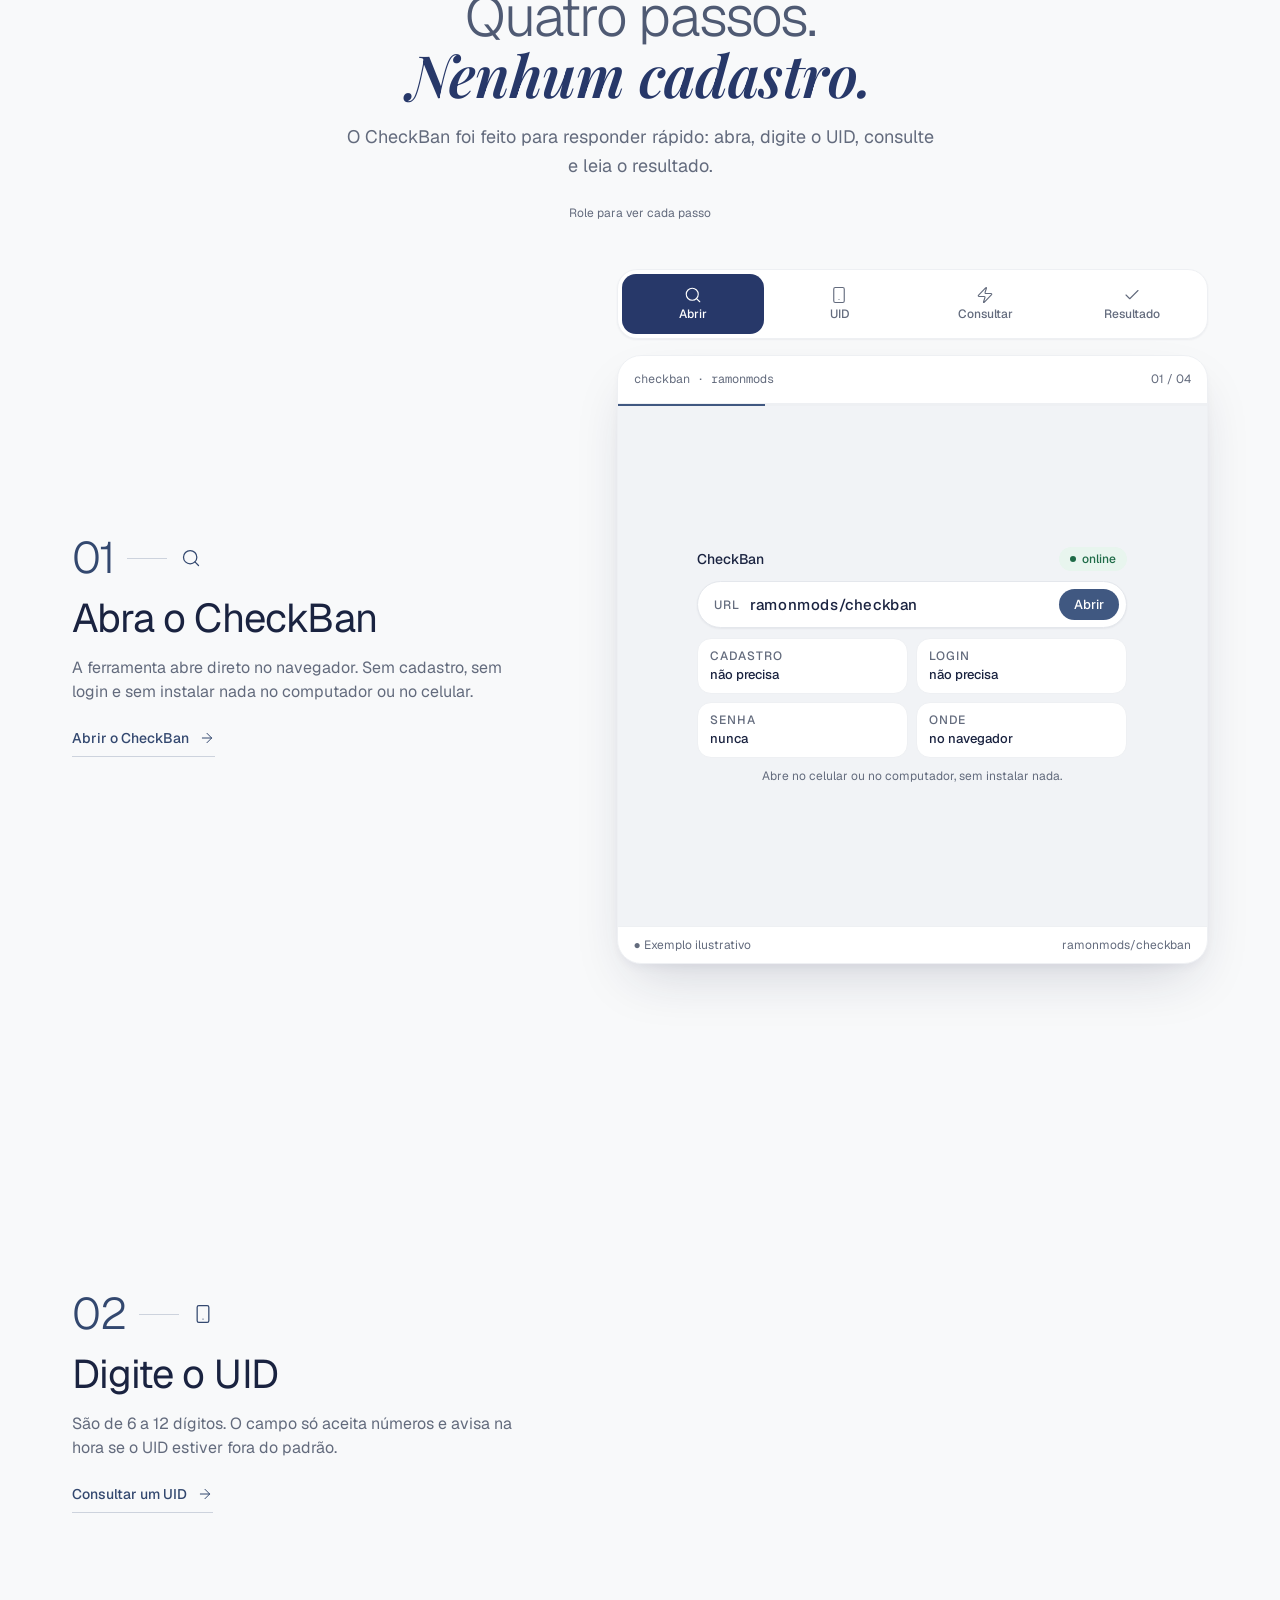
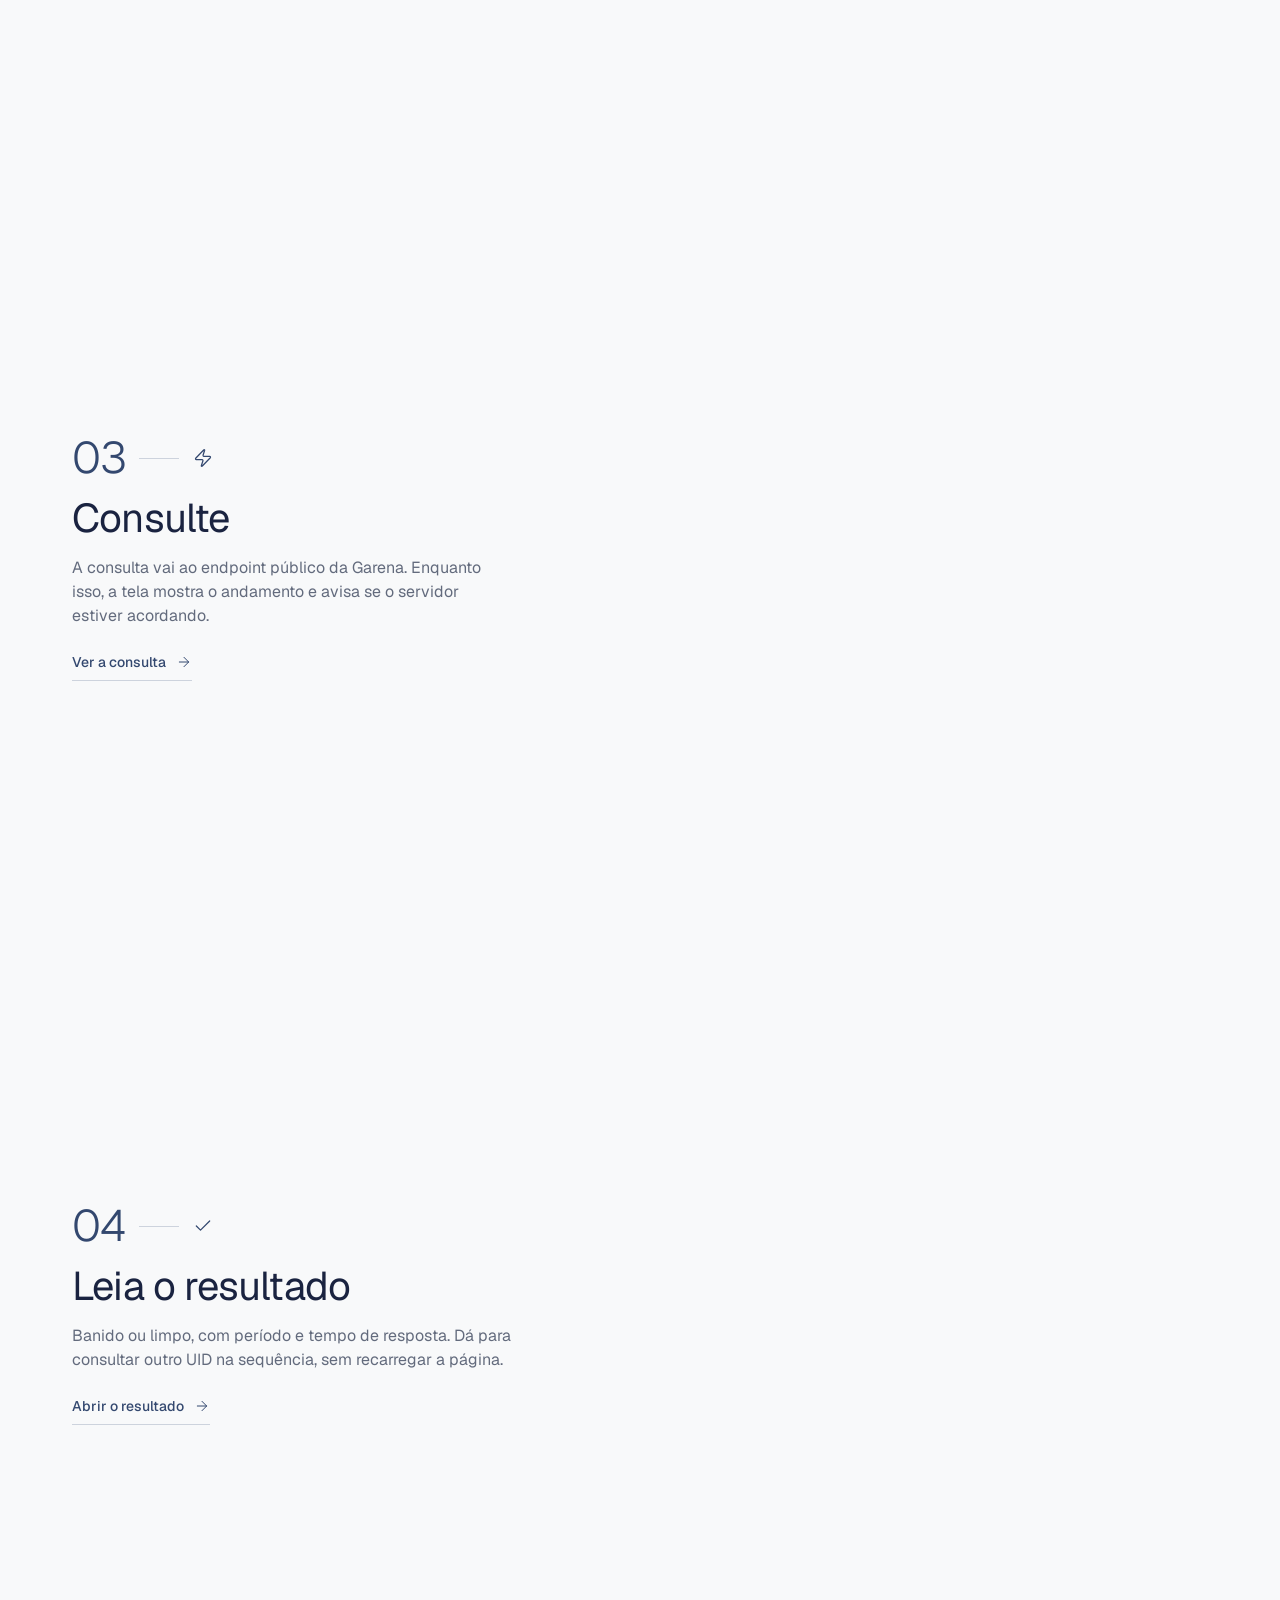
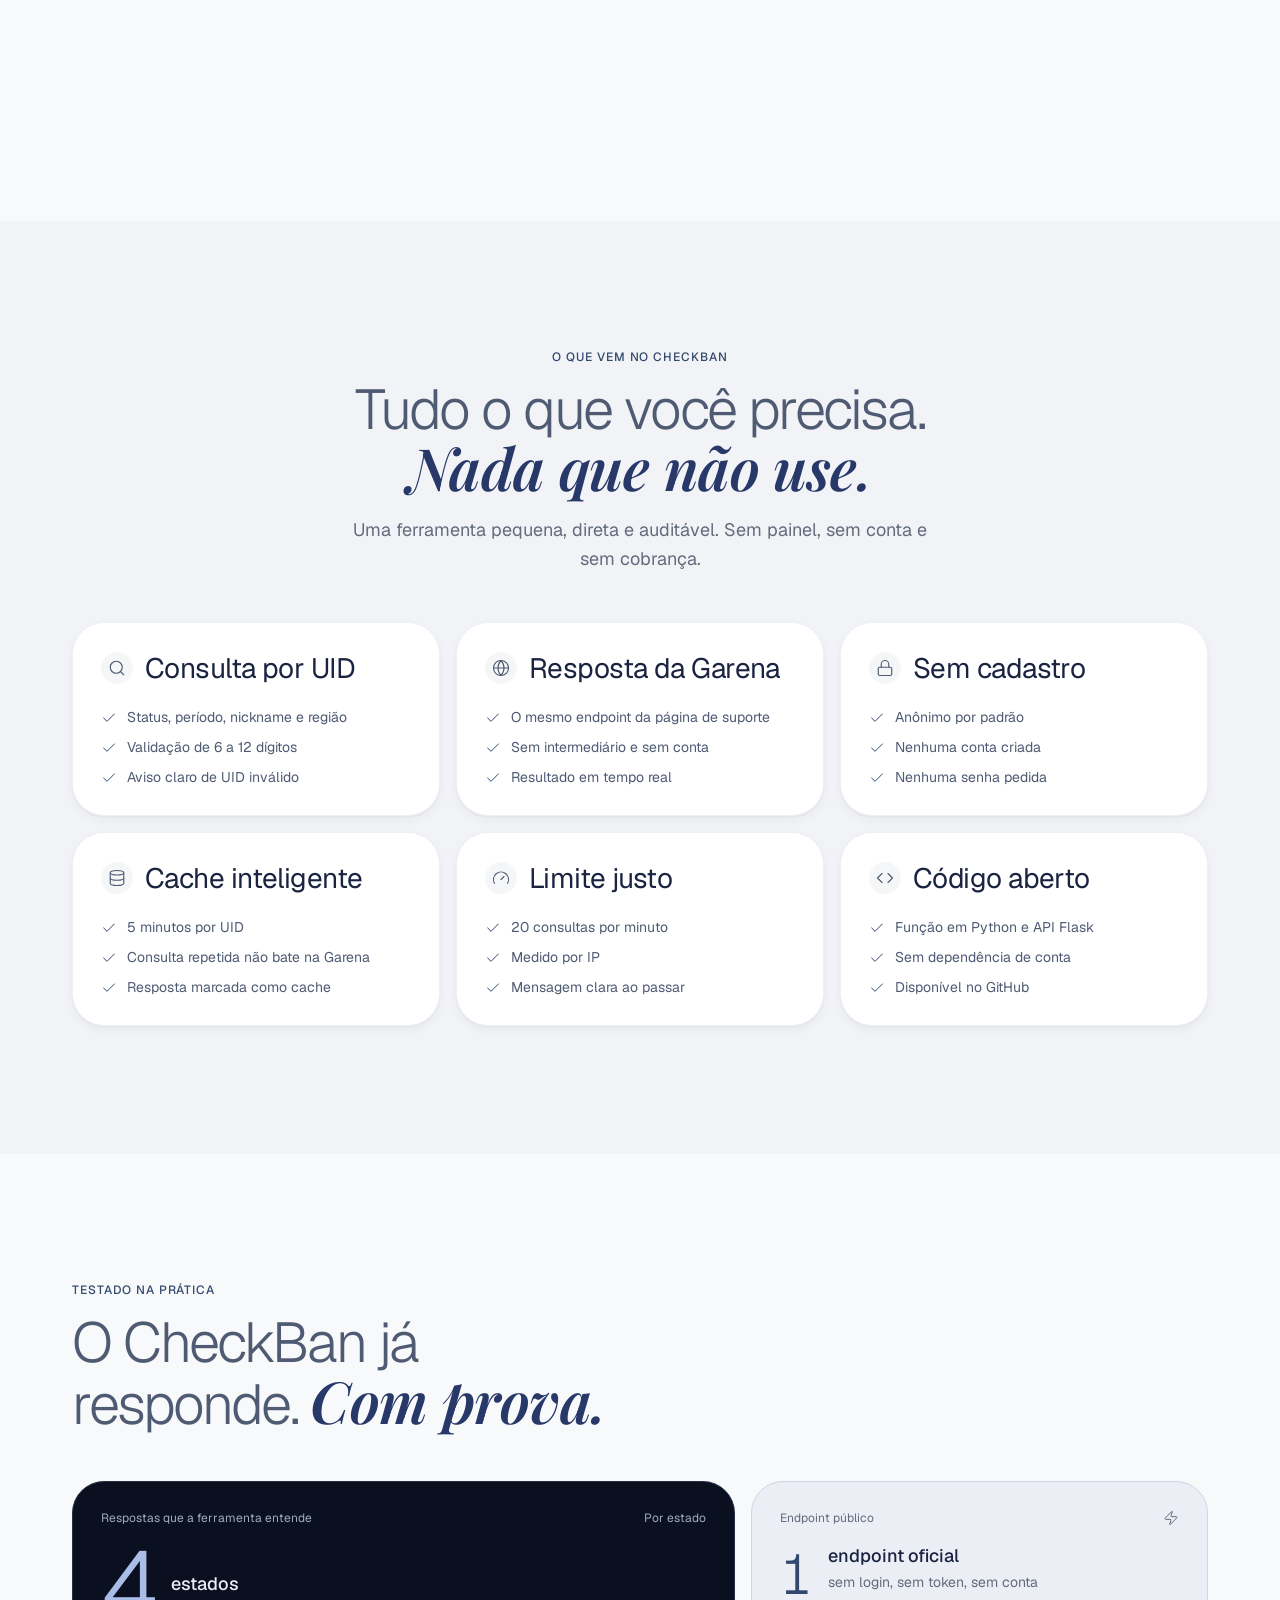
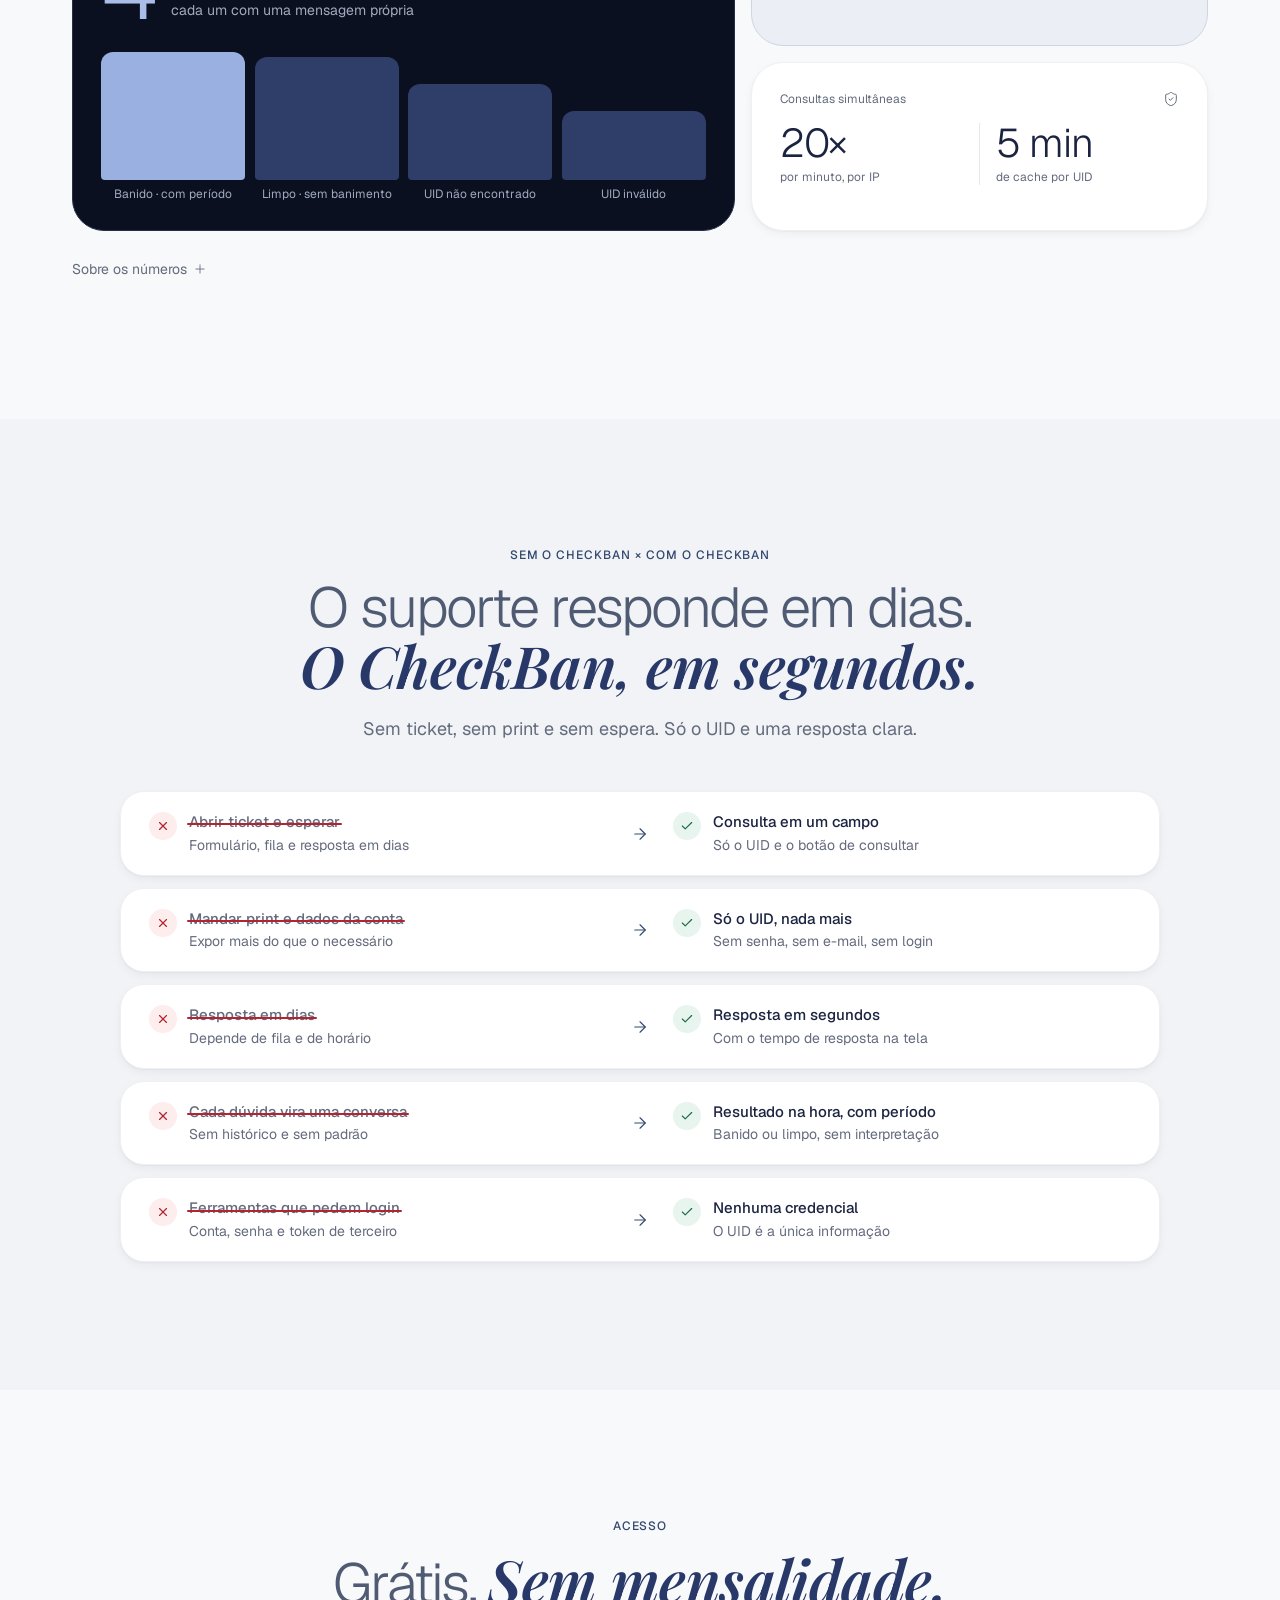
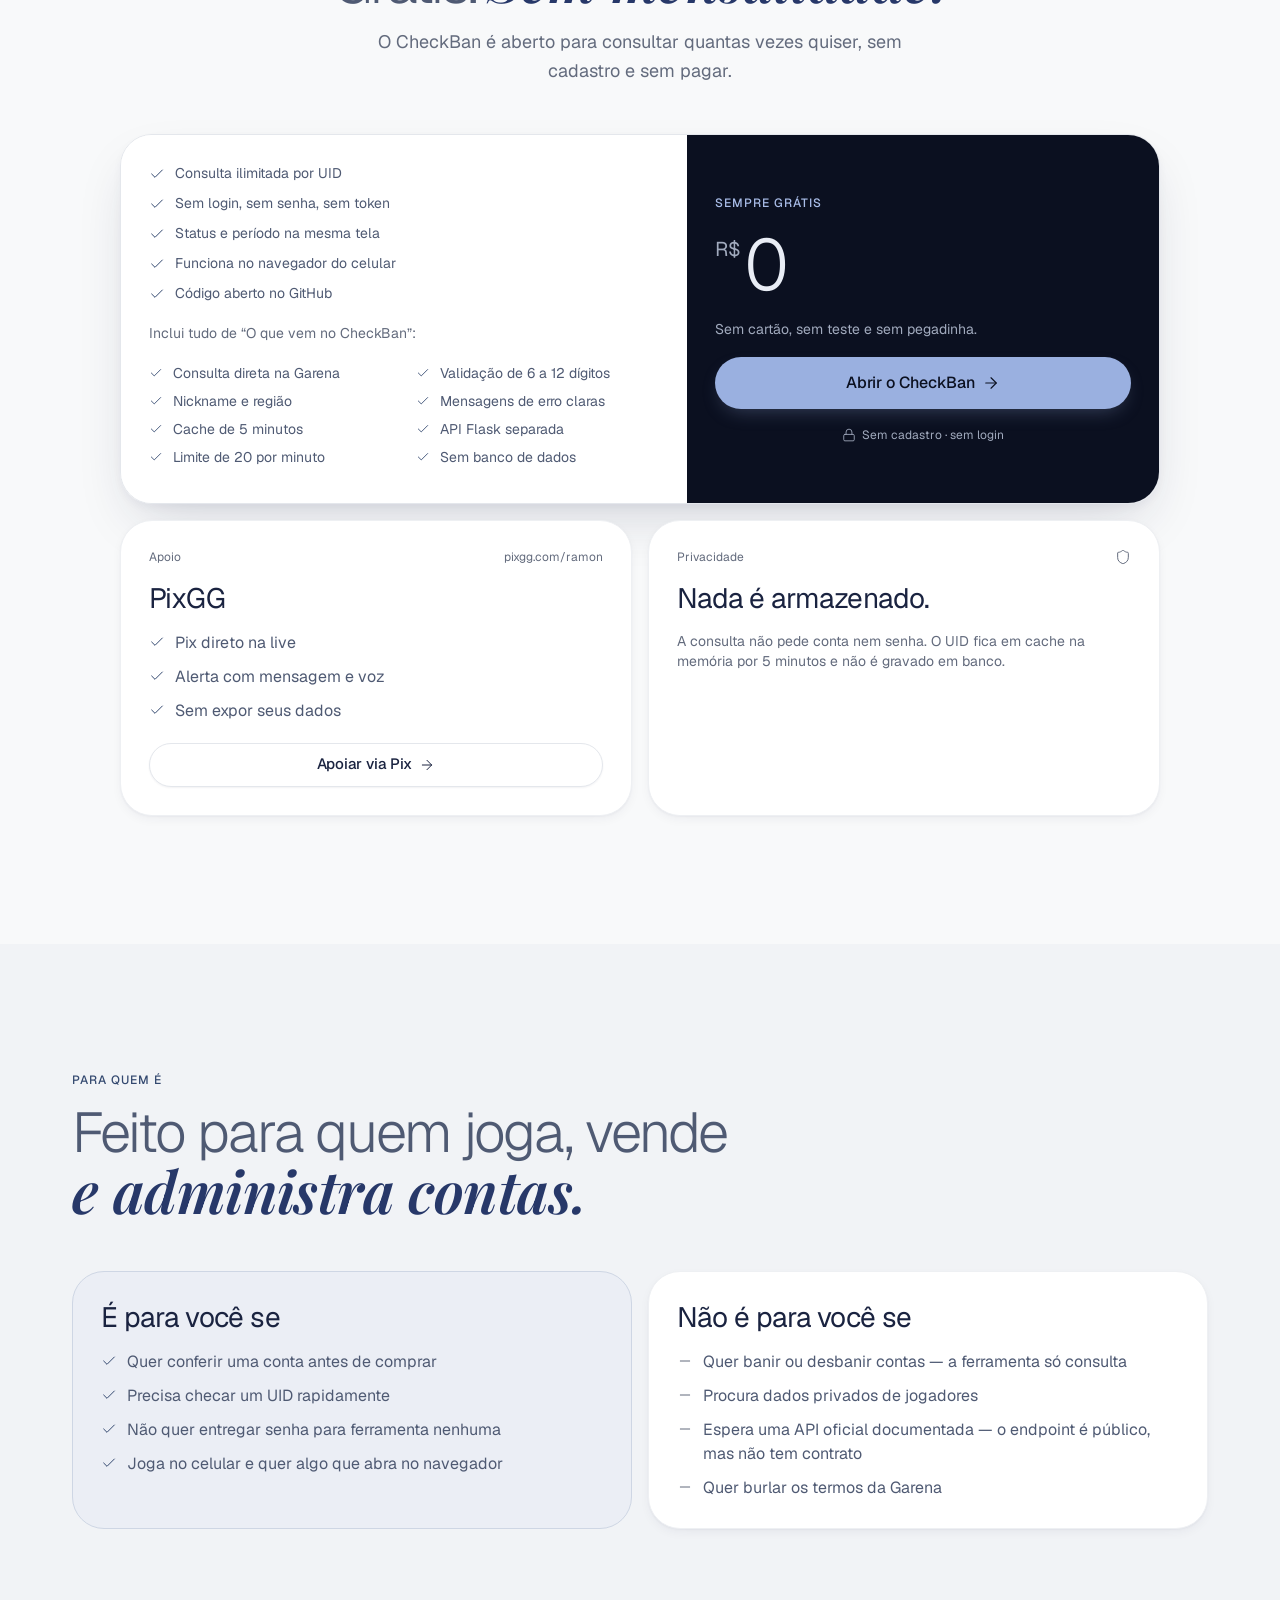
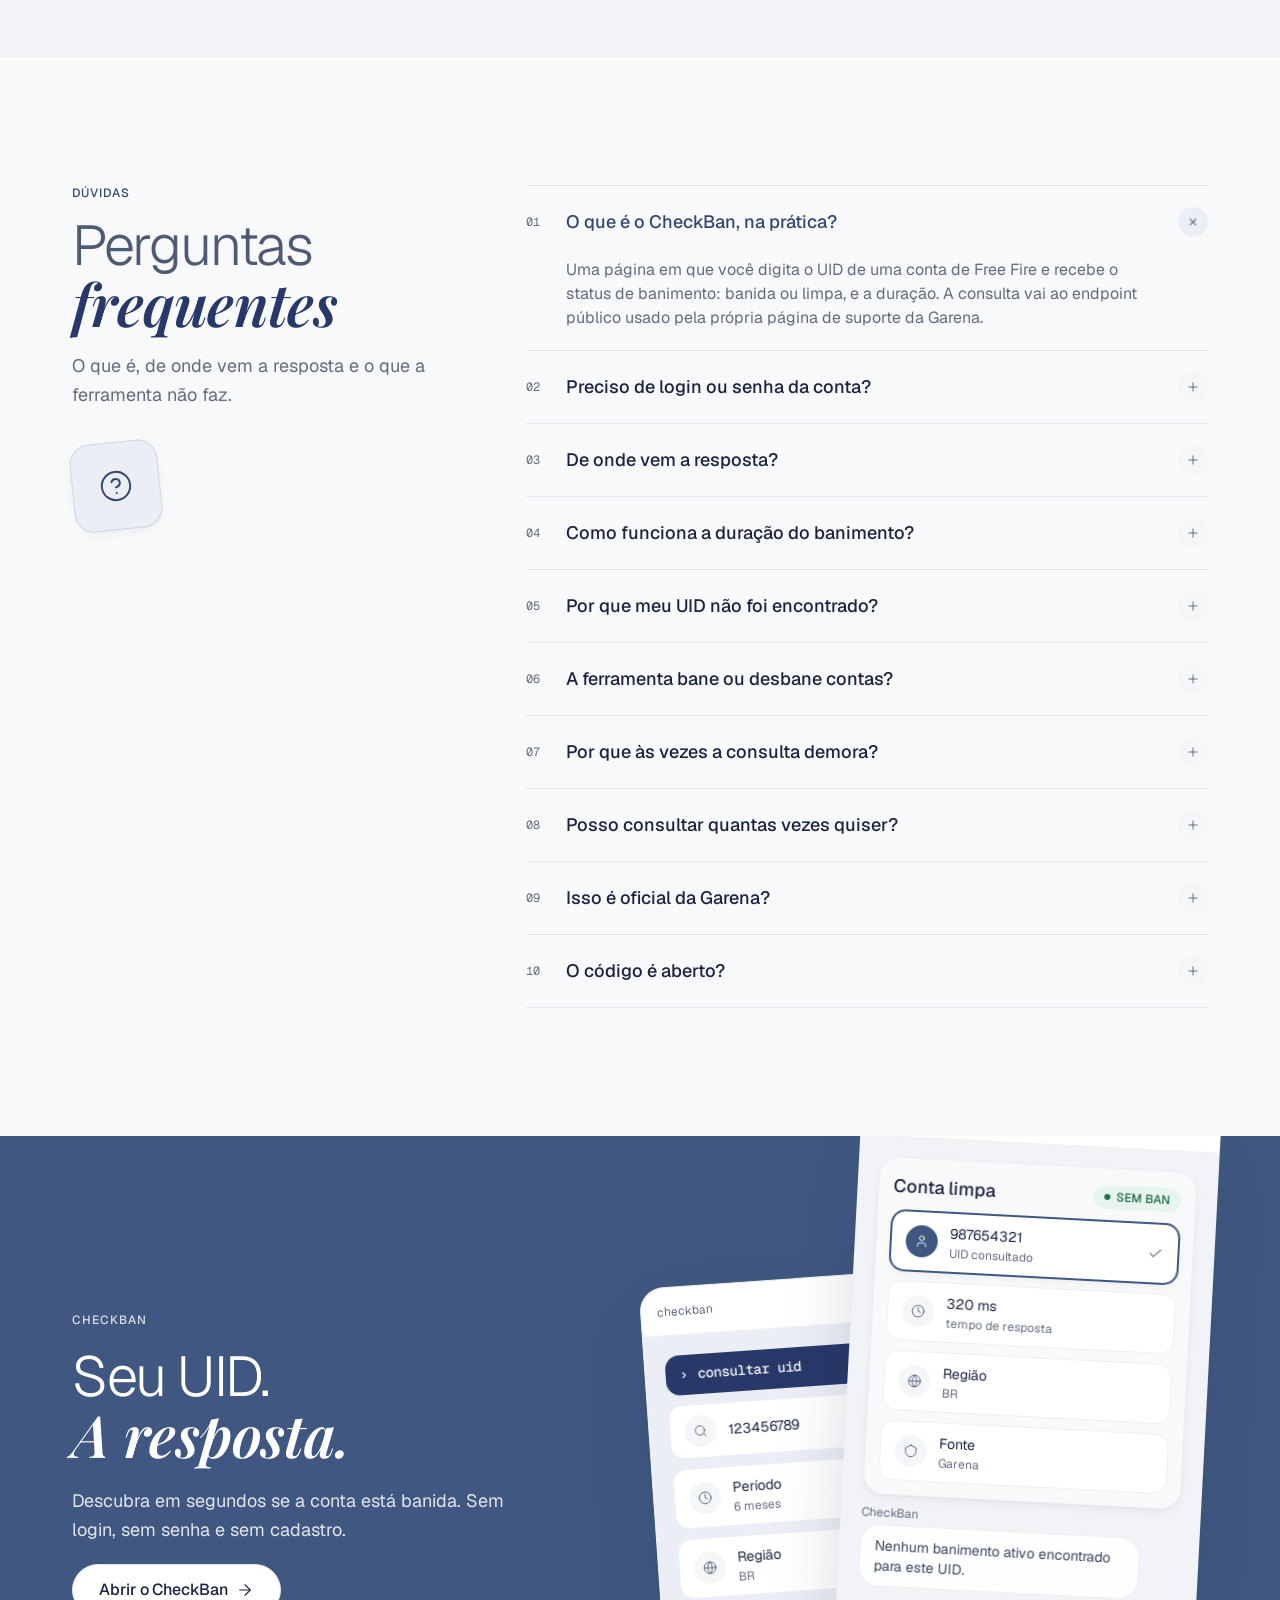
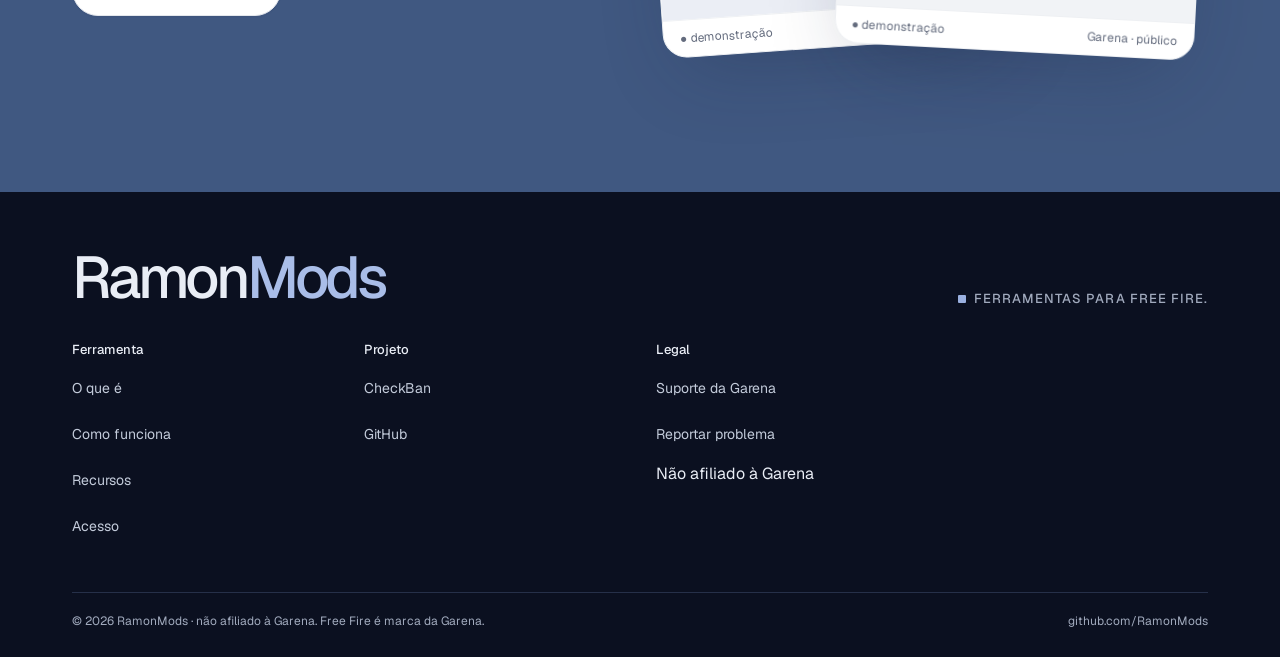
==== commit 9f7d7e1d: "comentarios em padrao # --- --- #, rodape sem coluna Codigo, README direto" ====
--- a/public/index.html
+++ b/public/index.html
@@ -785,14 +785,6 @@
           <li><a href="https://github.com/RamonMods/CHECKBAN-FF" target="_blank" rel="noopener">GitHub</a></li>
         </ul>
       </nav>
-      <nav aria-label="Código">
-        <h2>Código</h2>
-        <ul>
-          <li><a href="https://github.com/RamonMods/CHECKBAN-FF/blob/main/core/checkban.py" target="_blank" rel="noopener">core/checkban.py</a></li>
-          <li><a href="https://github.com/RamonMods/CHECKBAN-FF/blob/main/api/app.py" target="_blank" rel="noopener">api/app.py</a></li>
-          <li><a href="https://github.com/RamonMods/CHECKBAN-FF#readme" target="_blank" rel="noopener">README</a></li>
-        </ul>
-      </nav>
       <nav aria-label="Legal">
         <h2>Legal</h2>
         <ul>
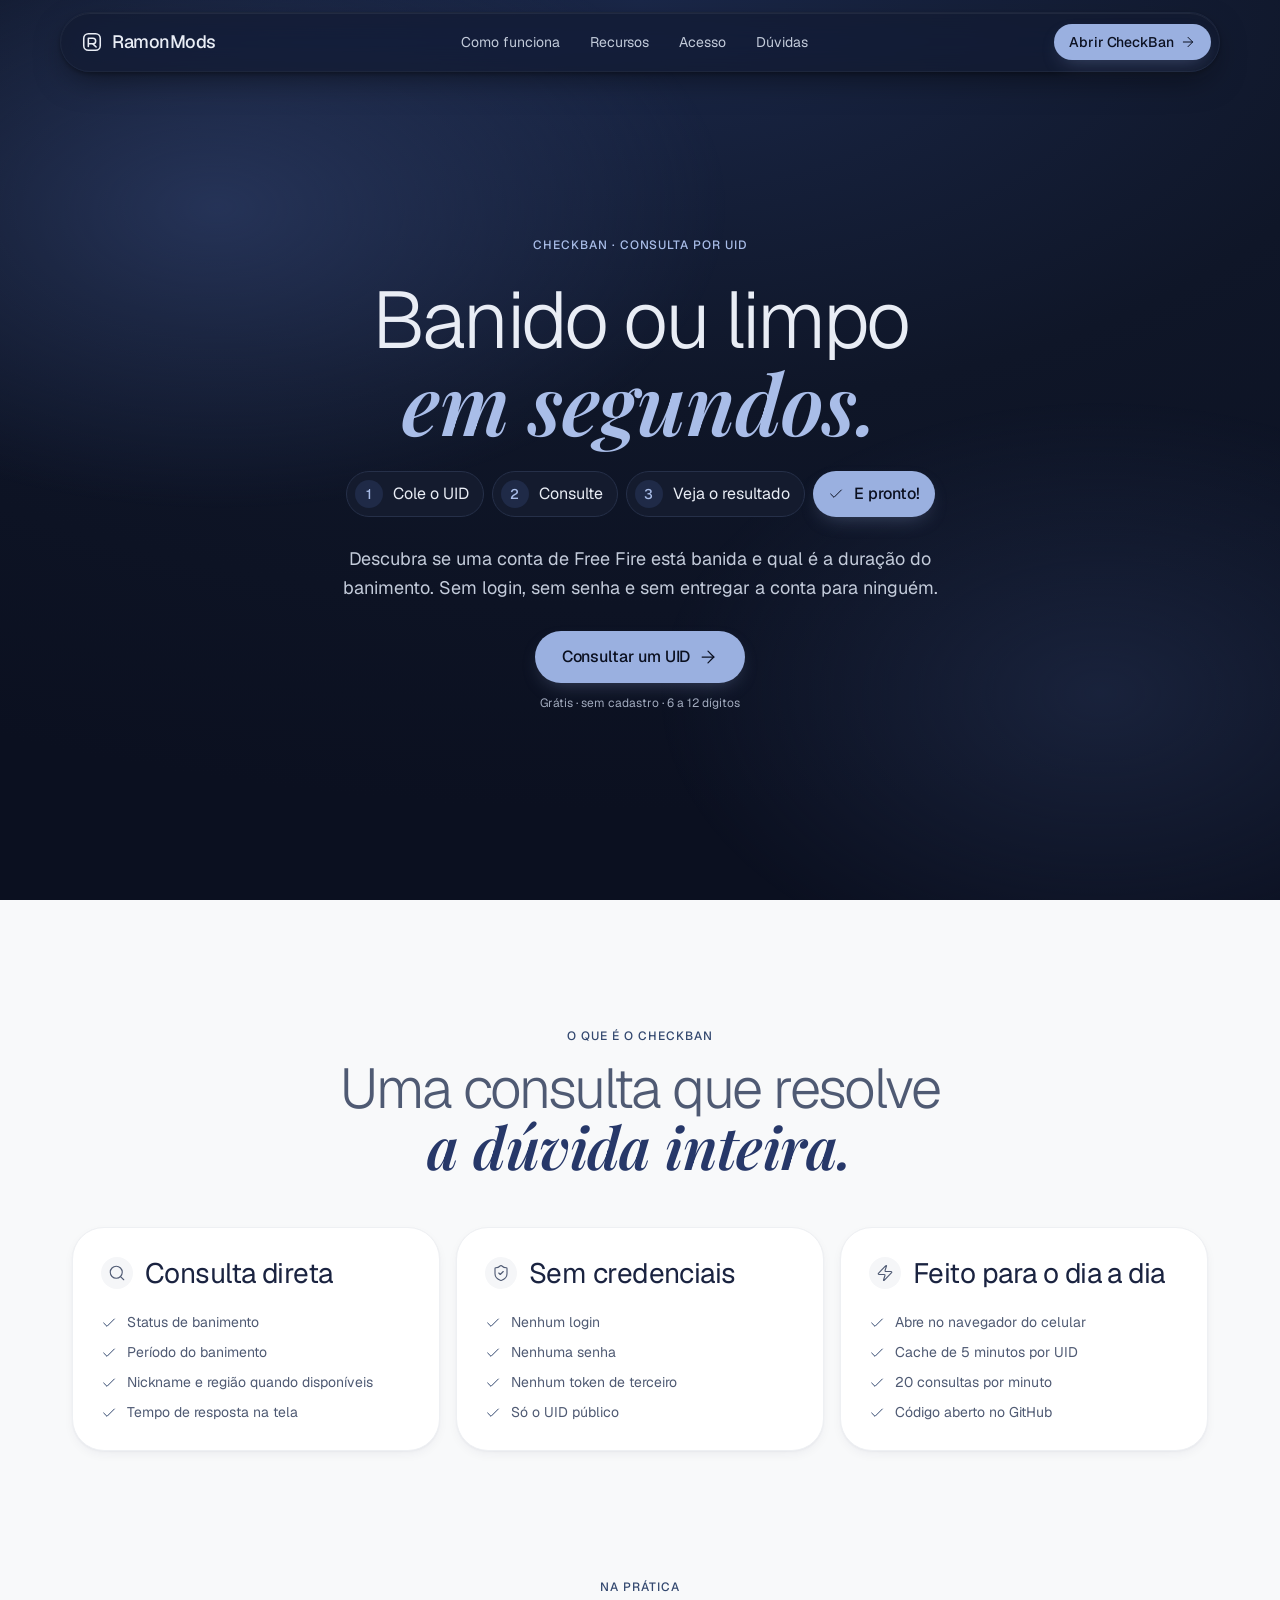
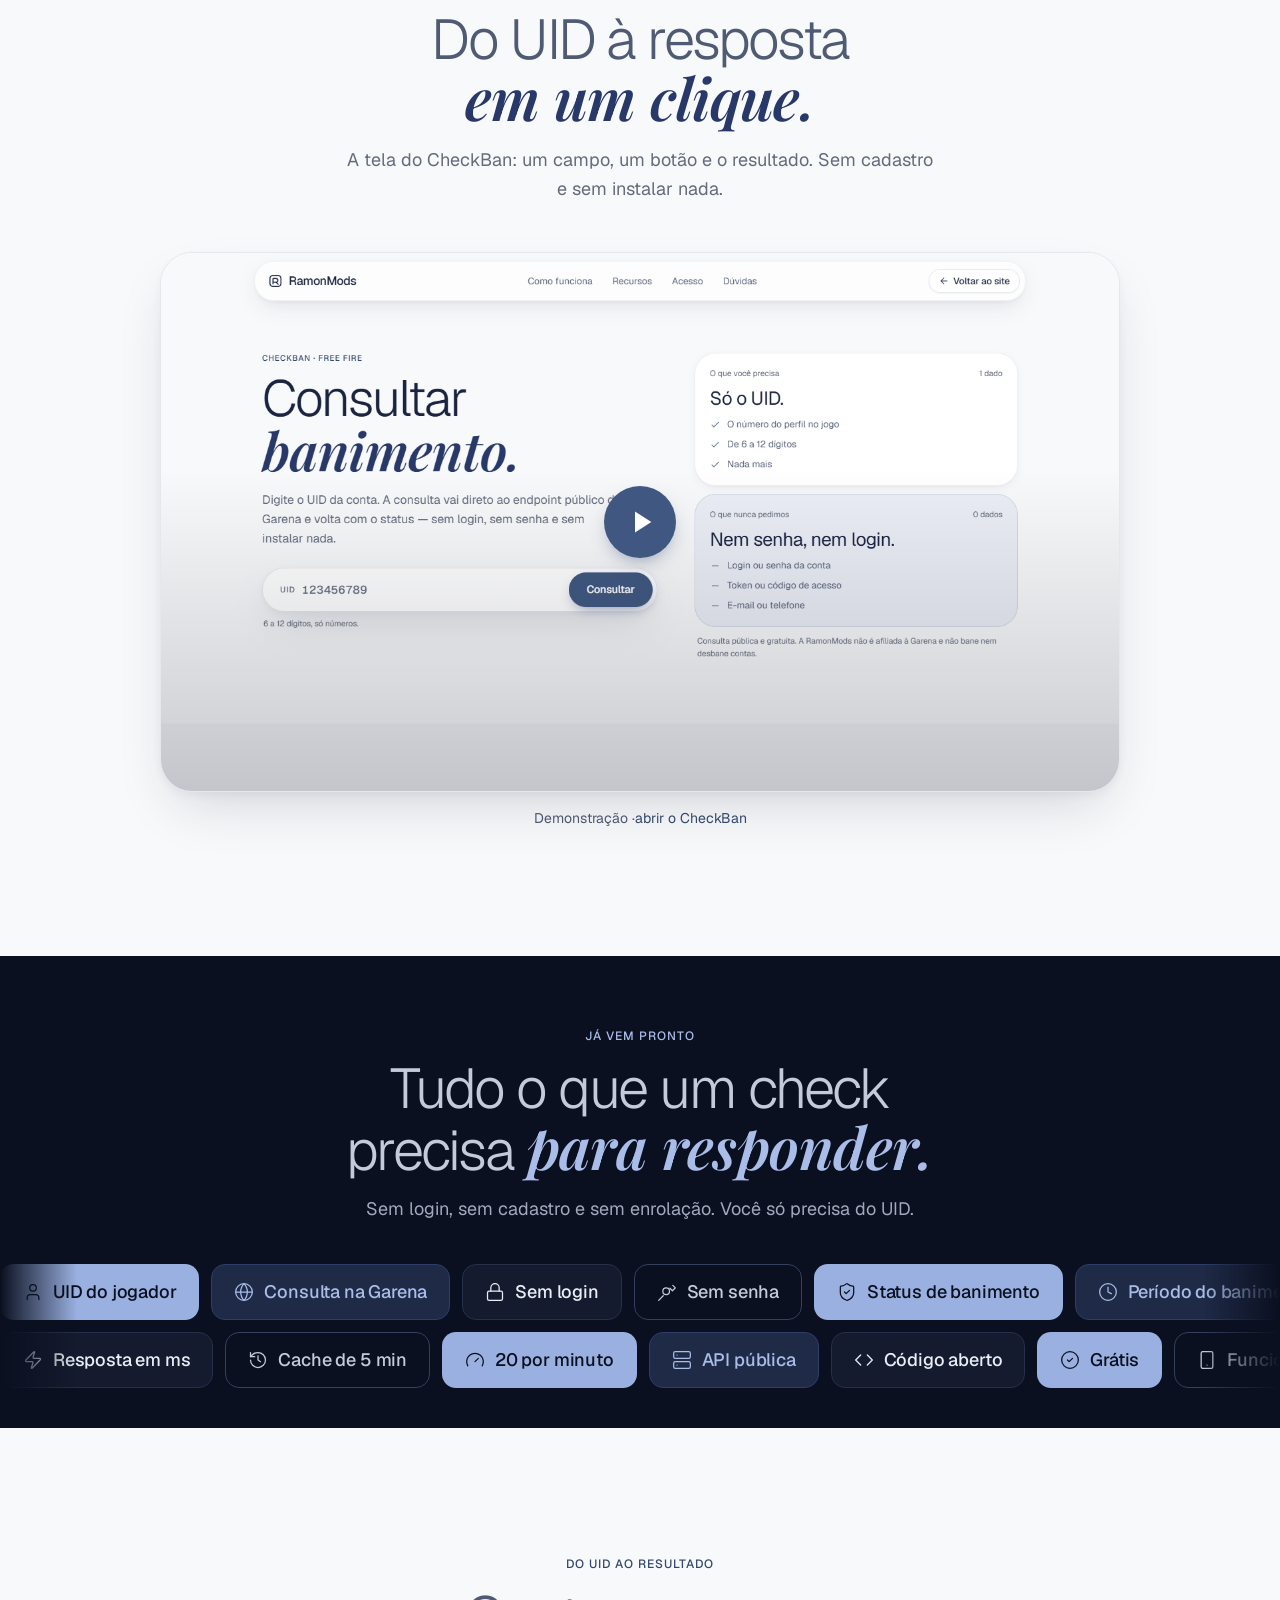
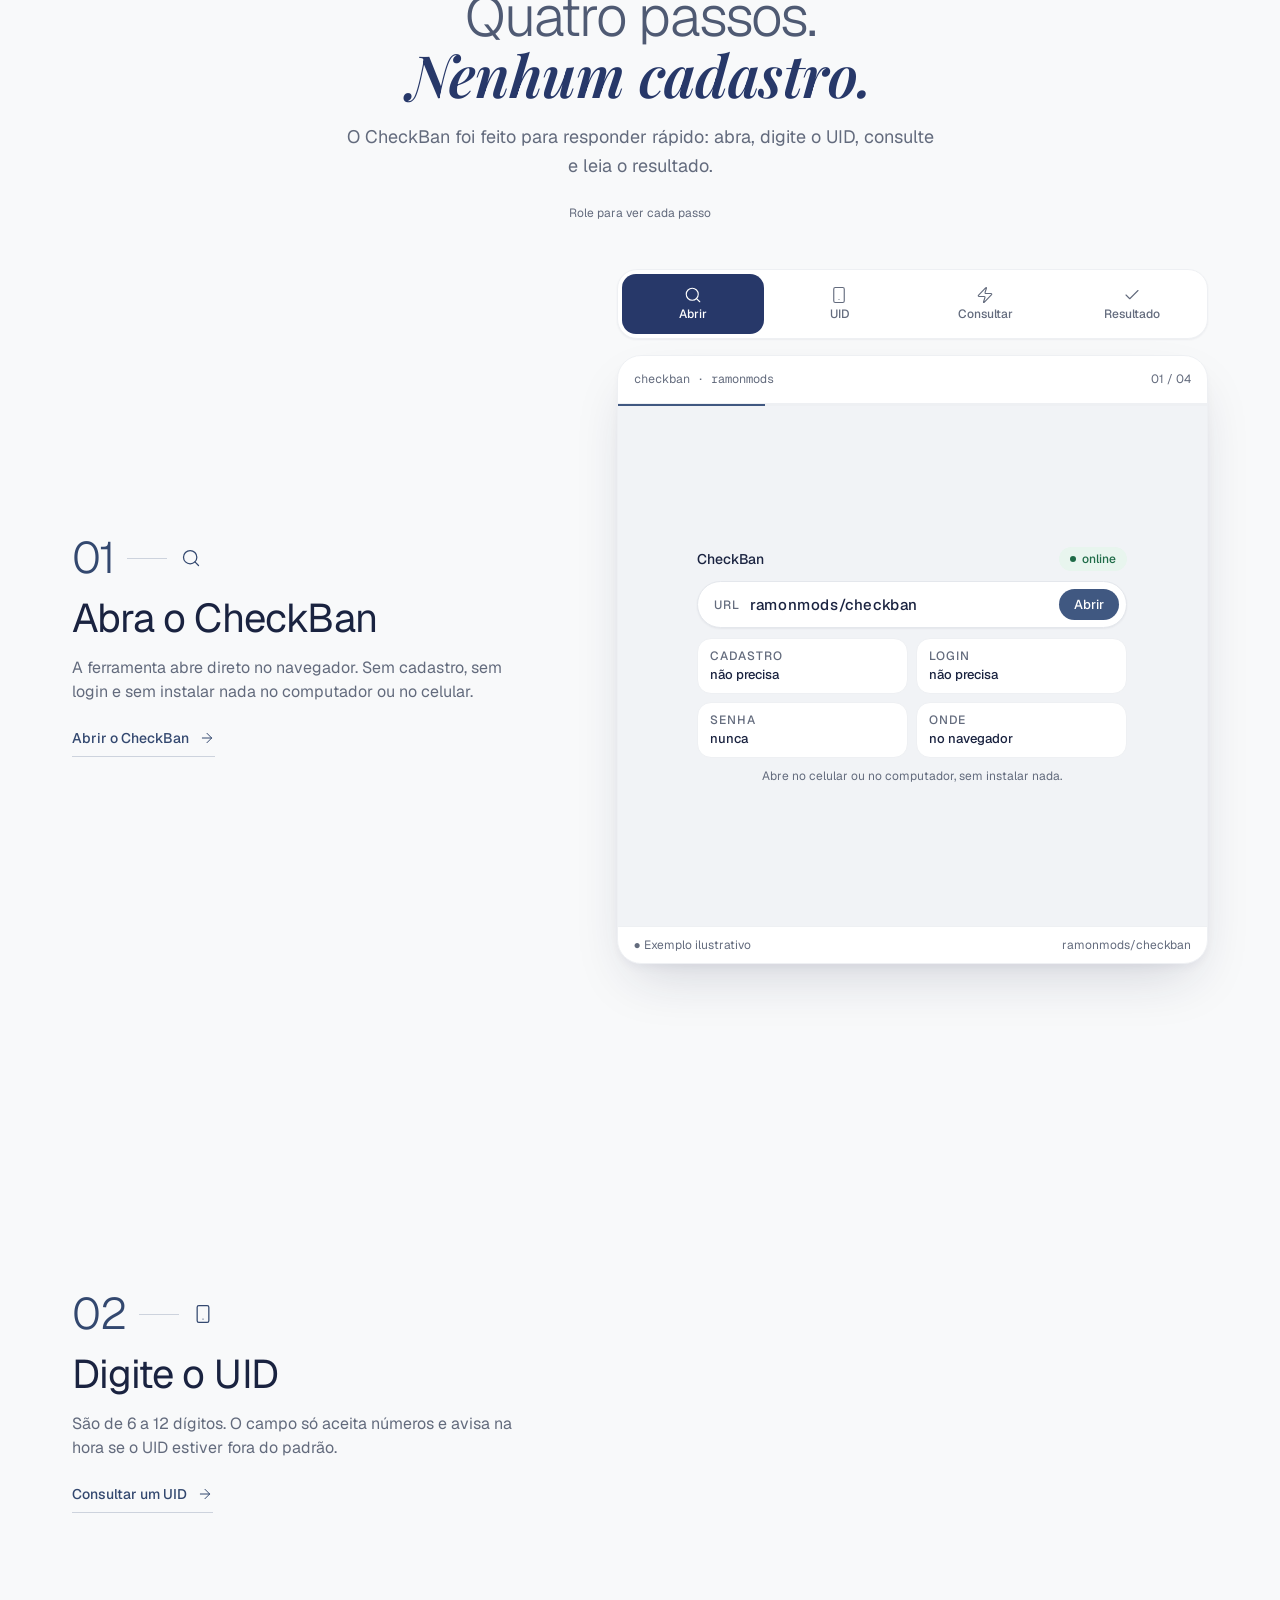
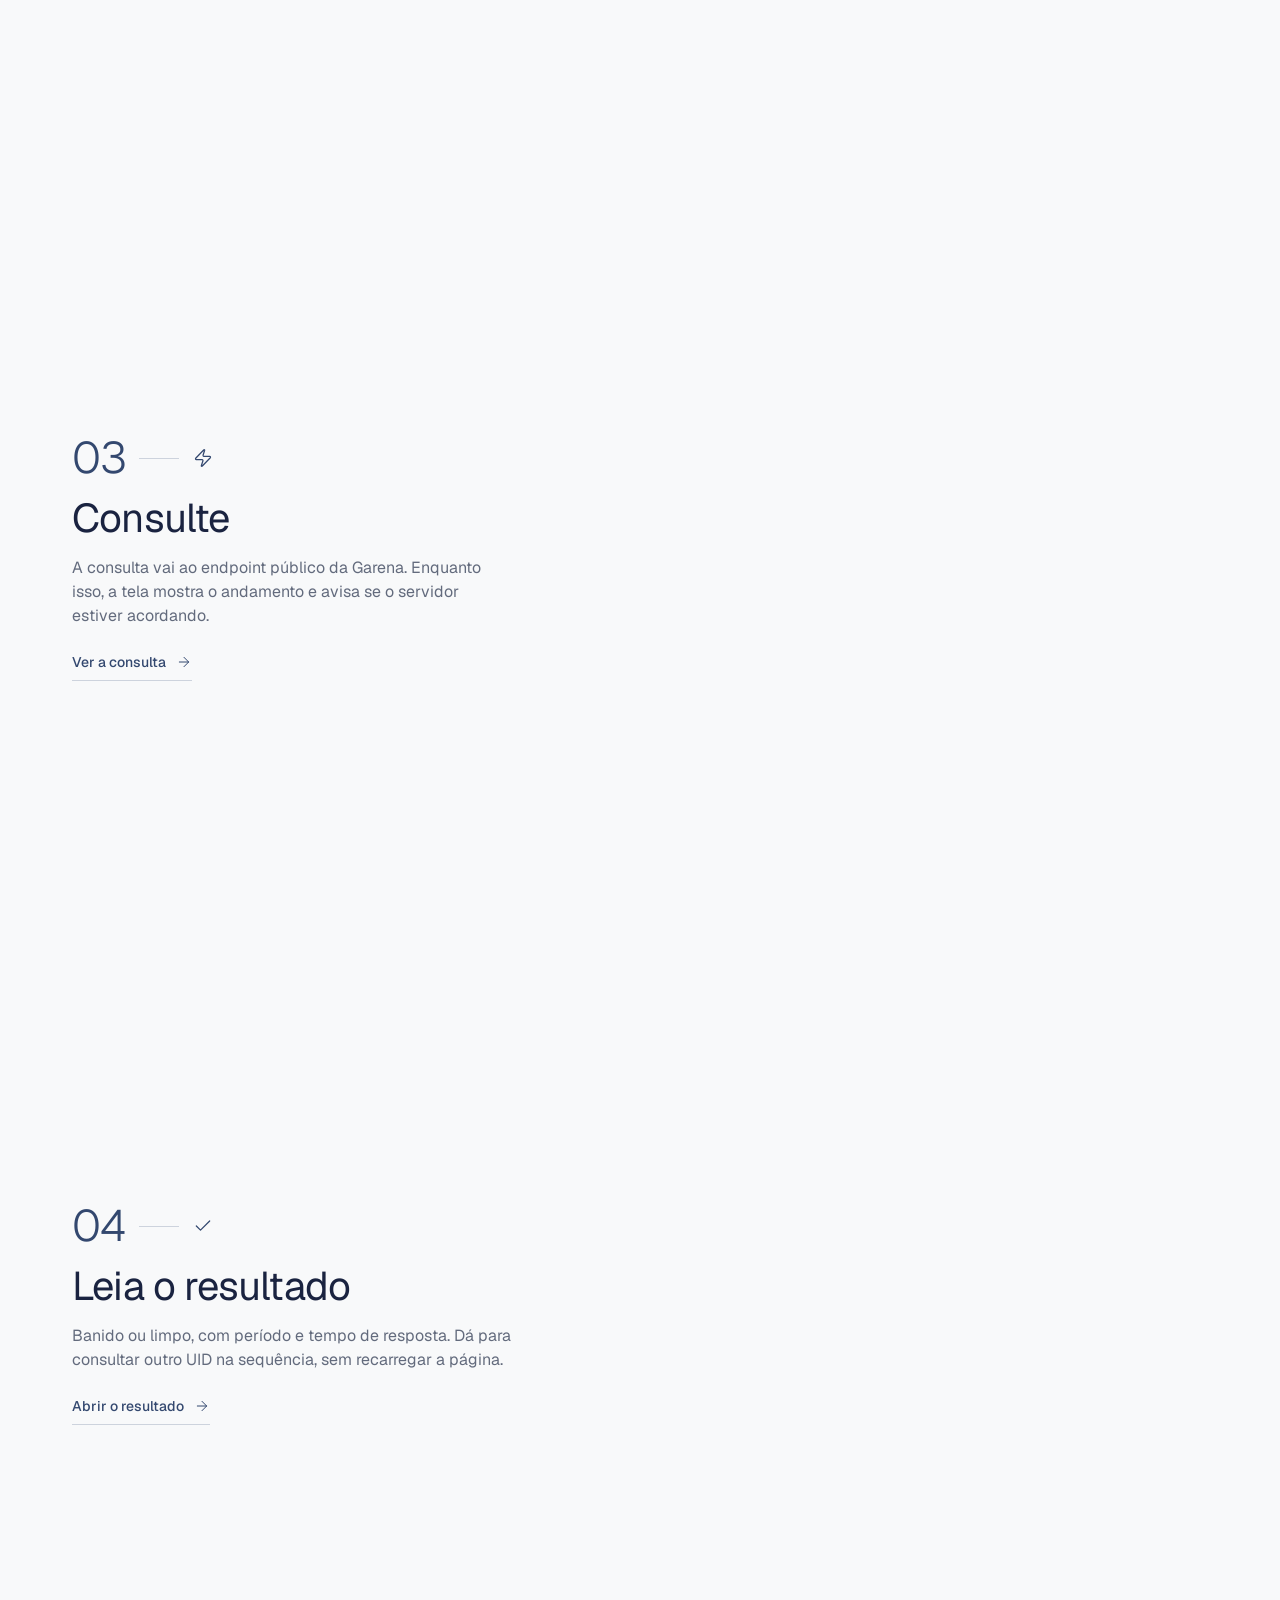
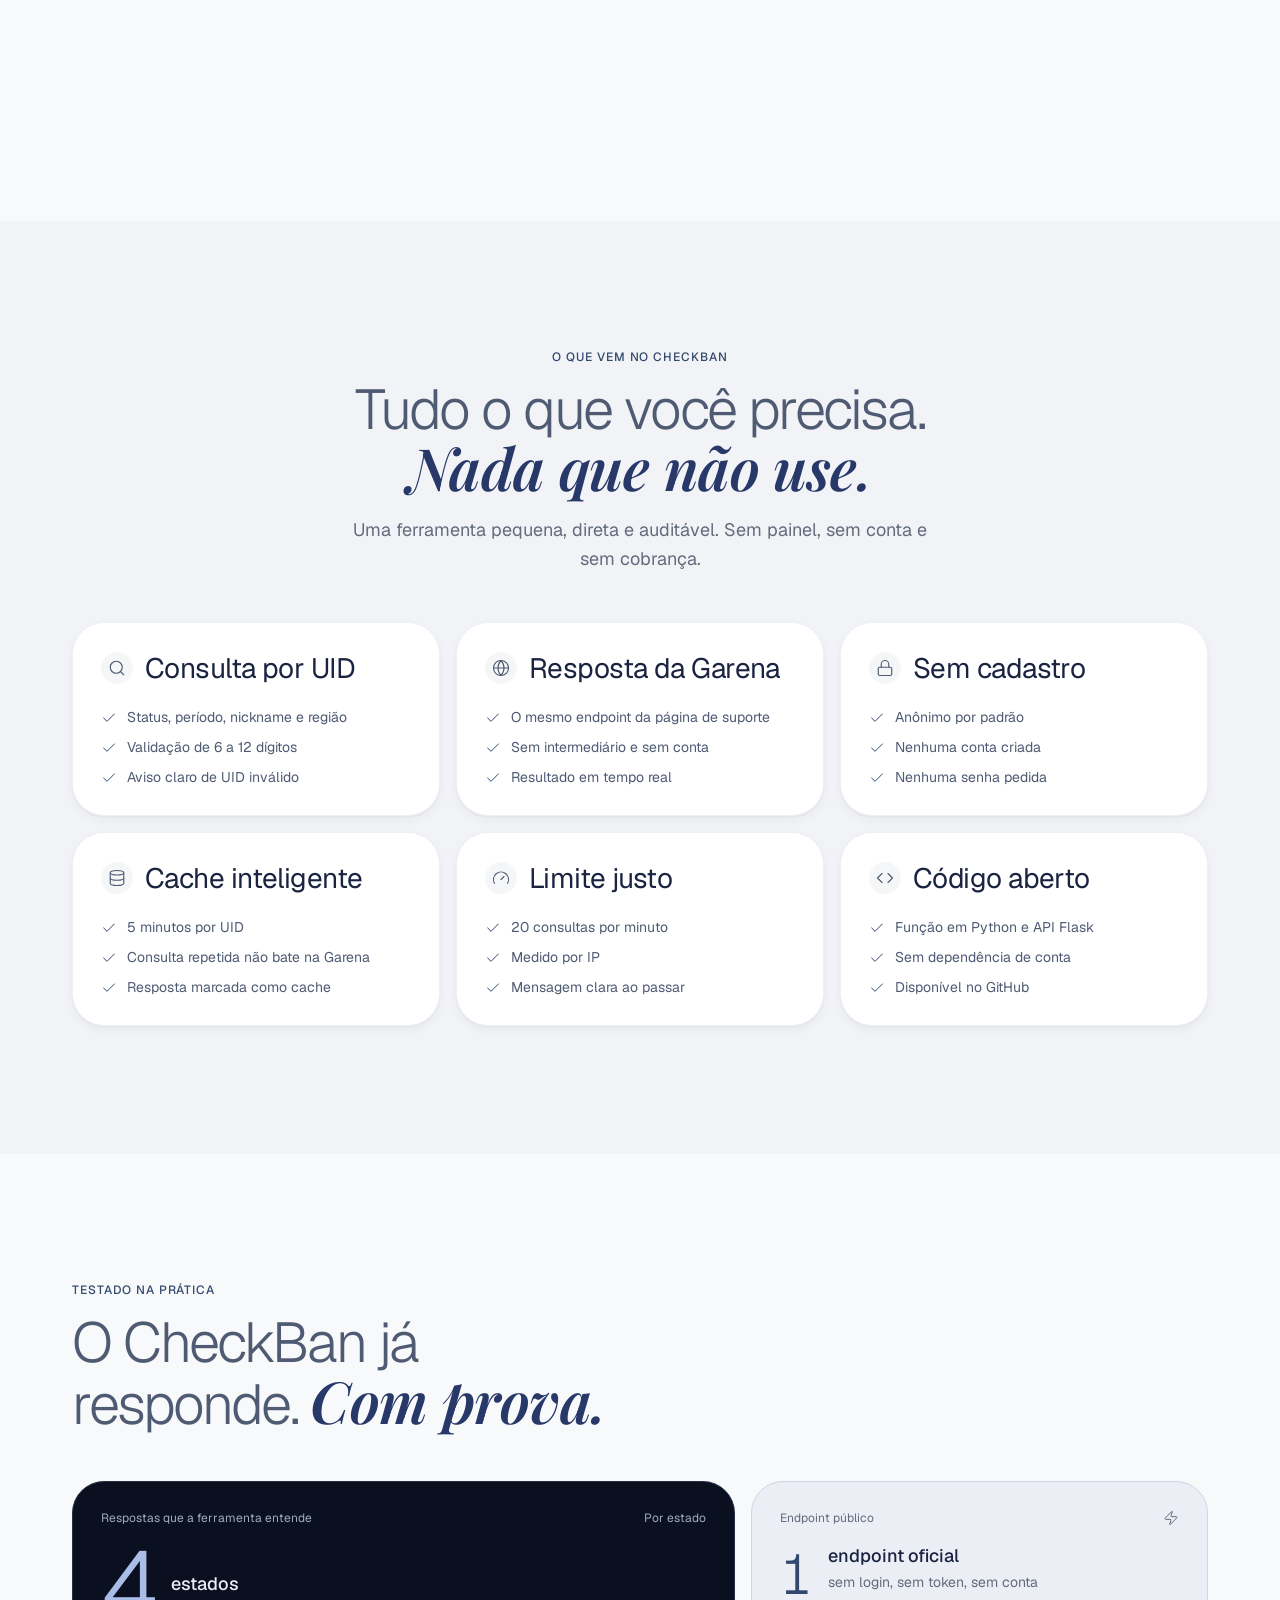
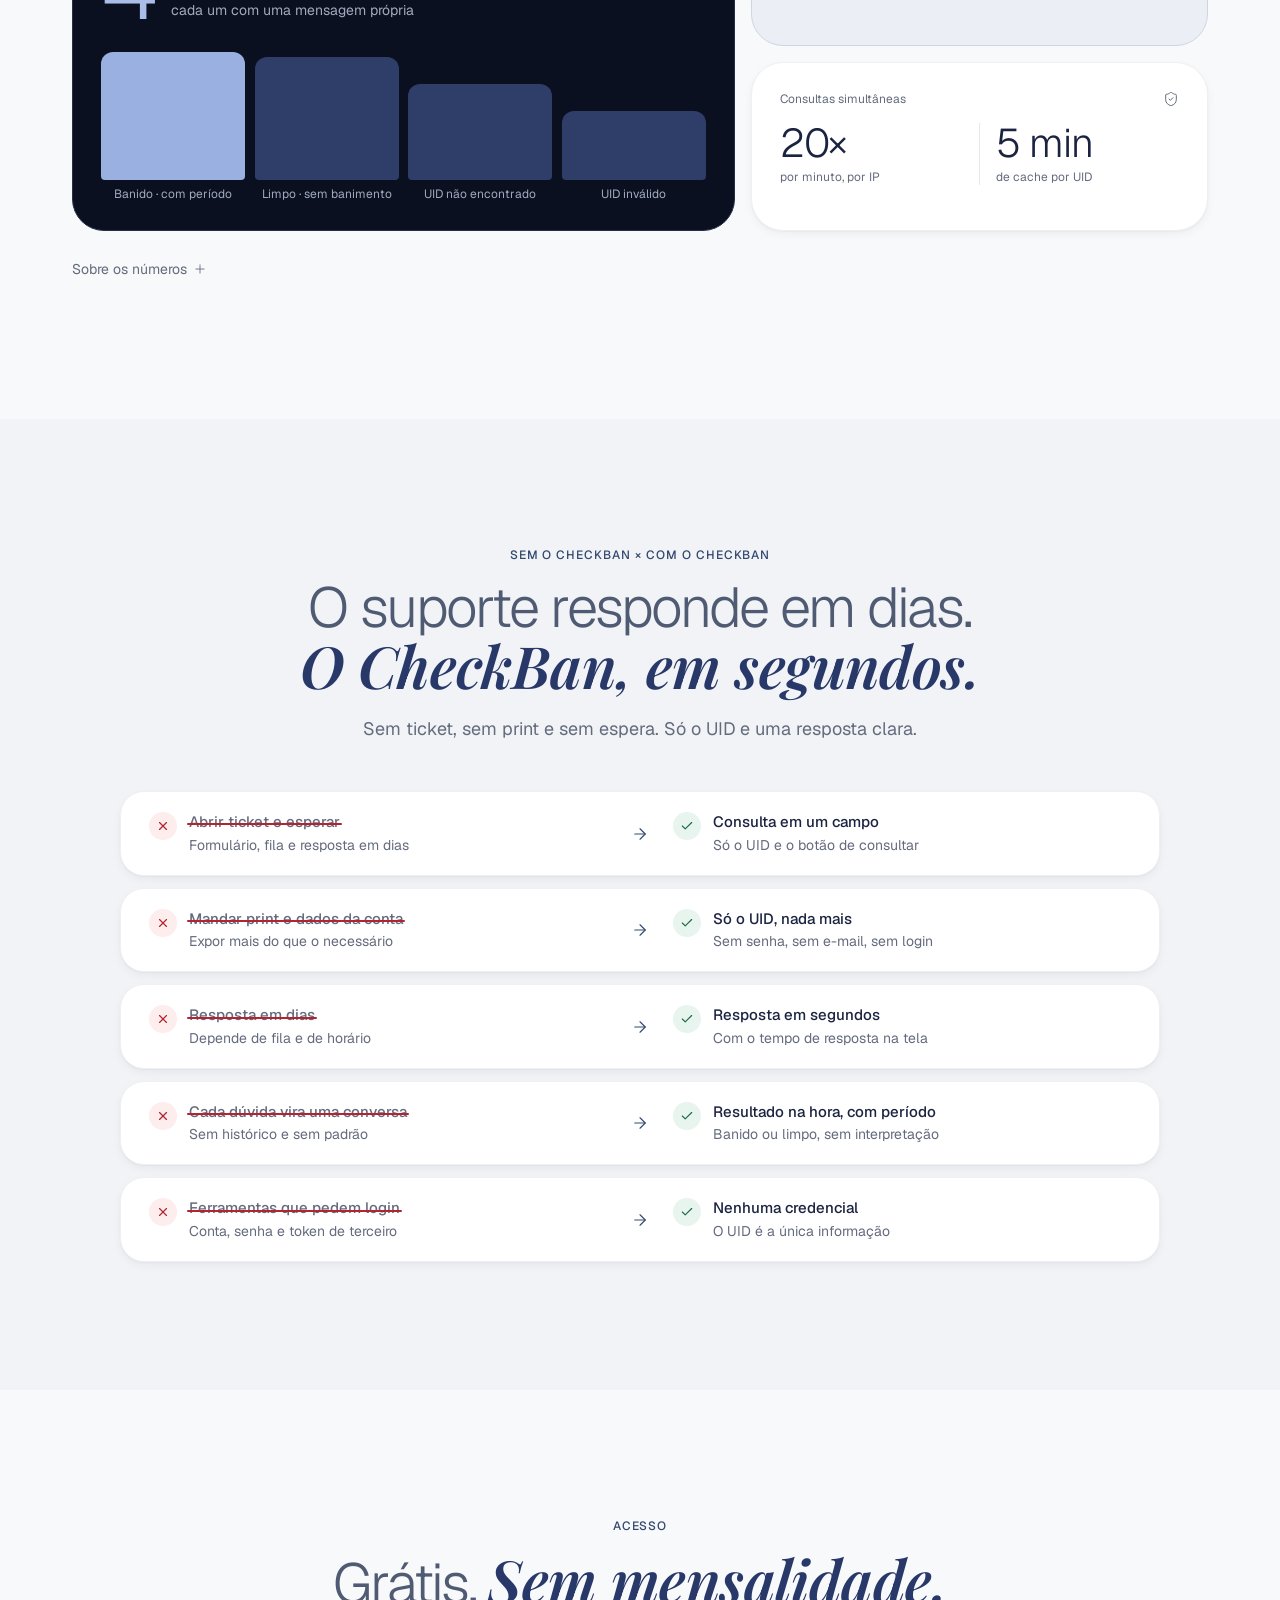
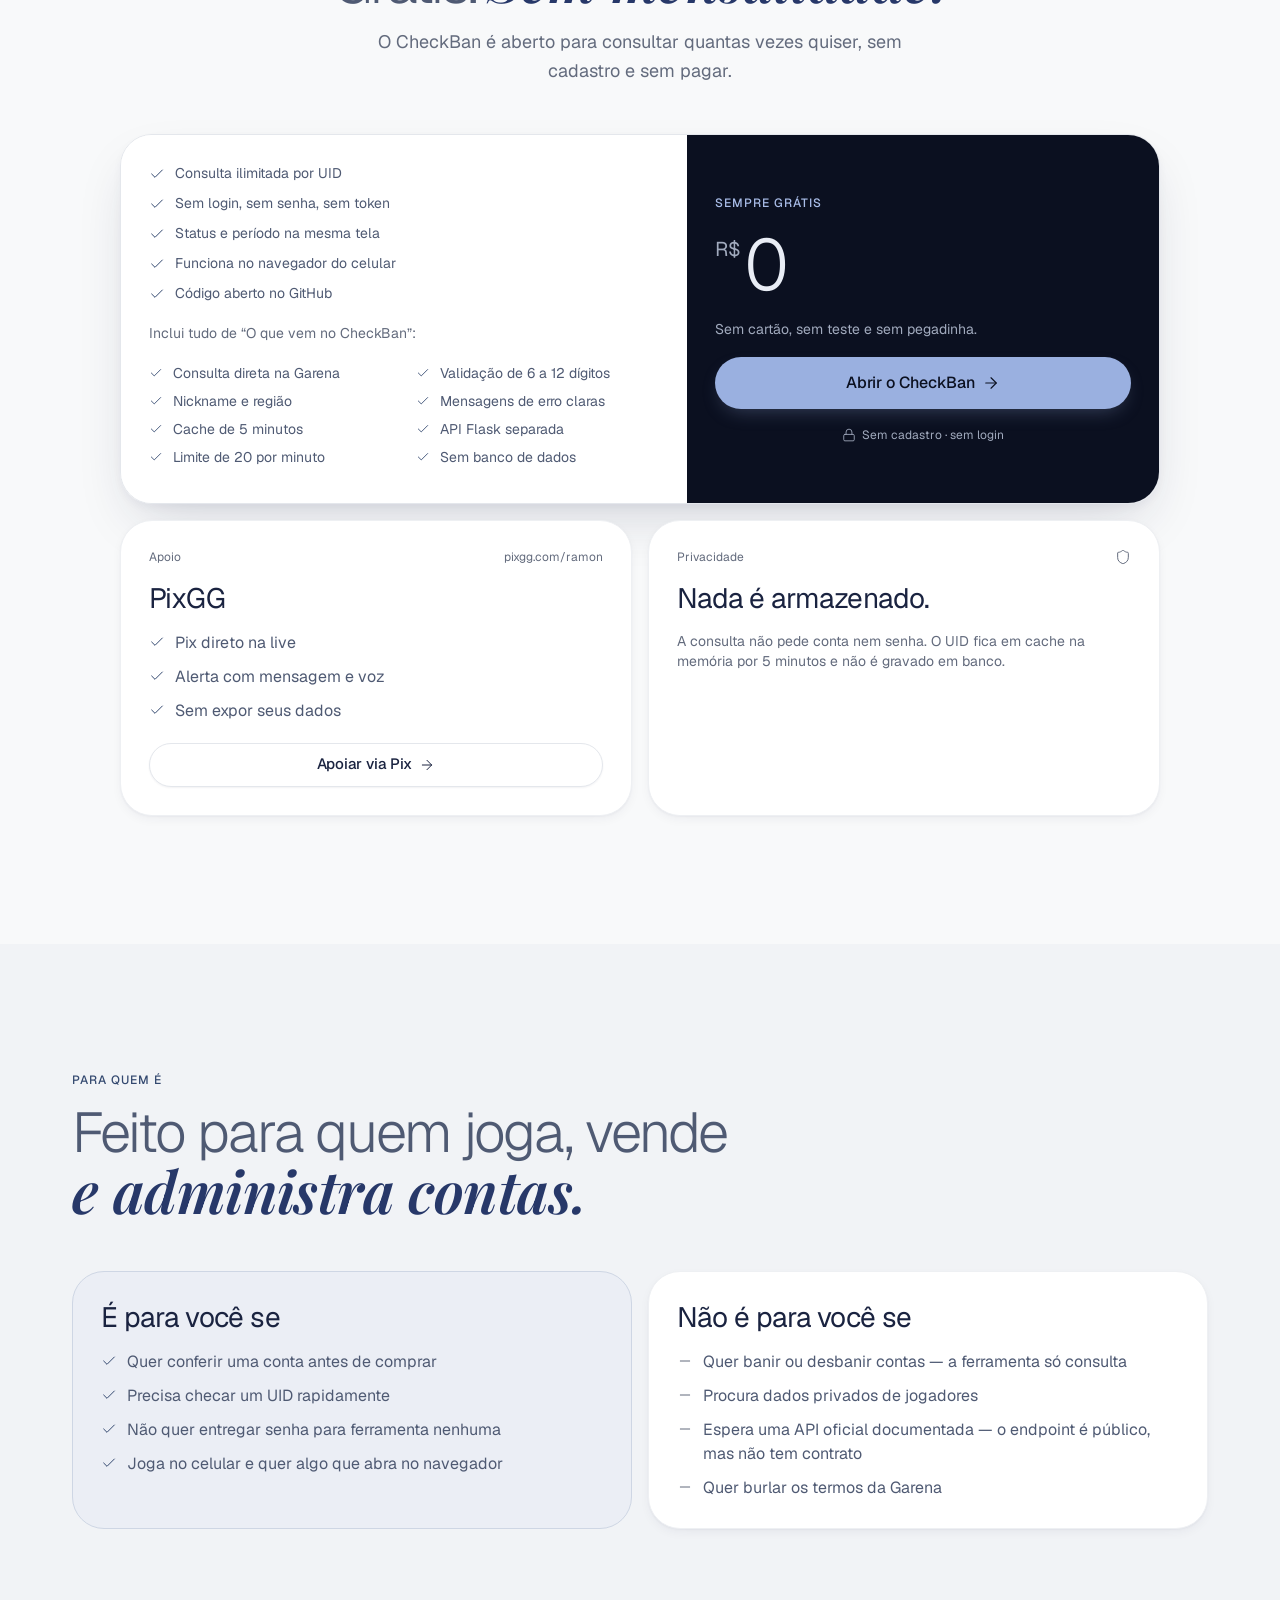
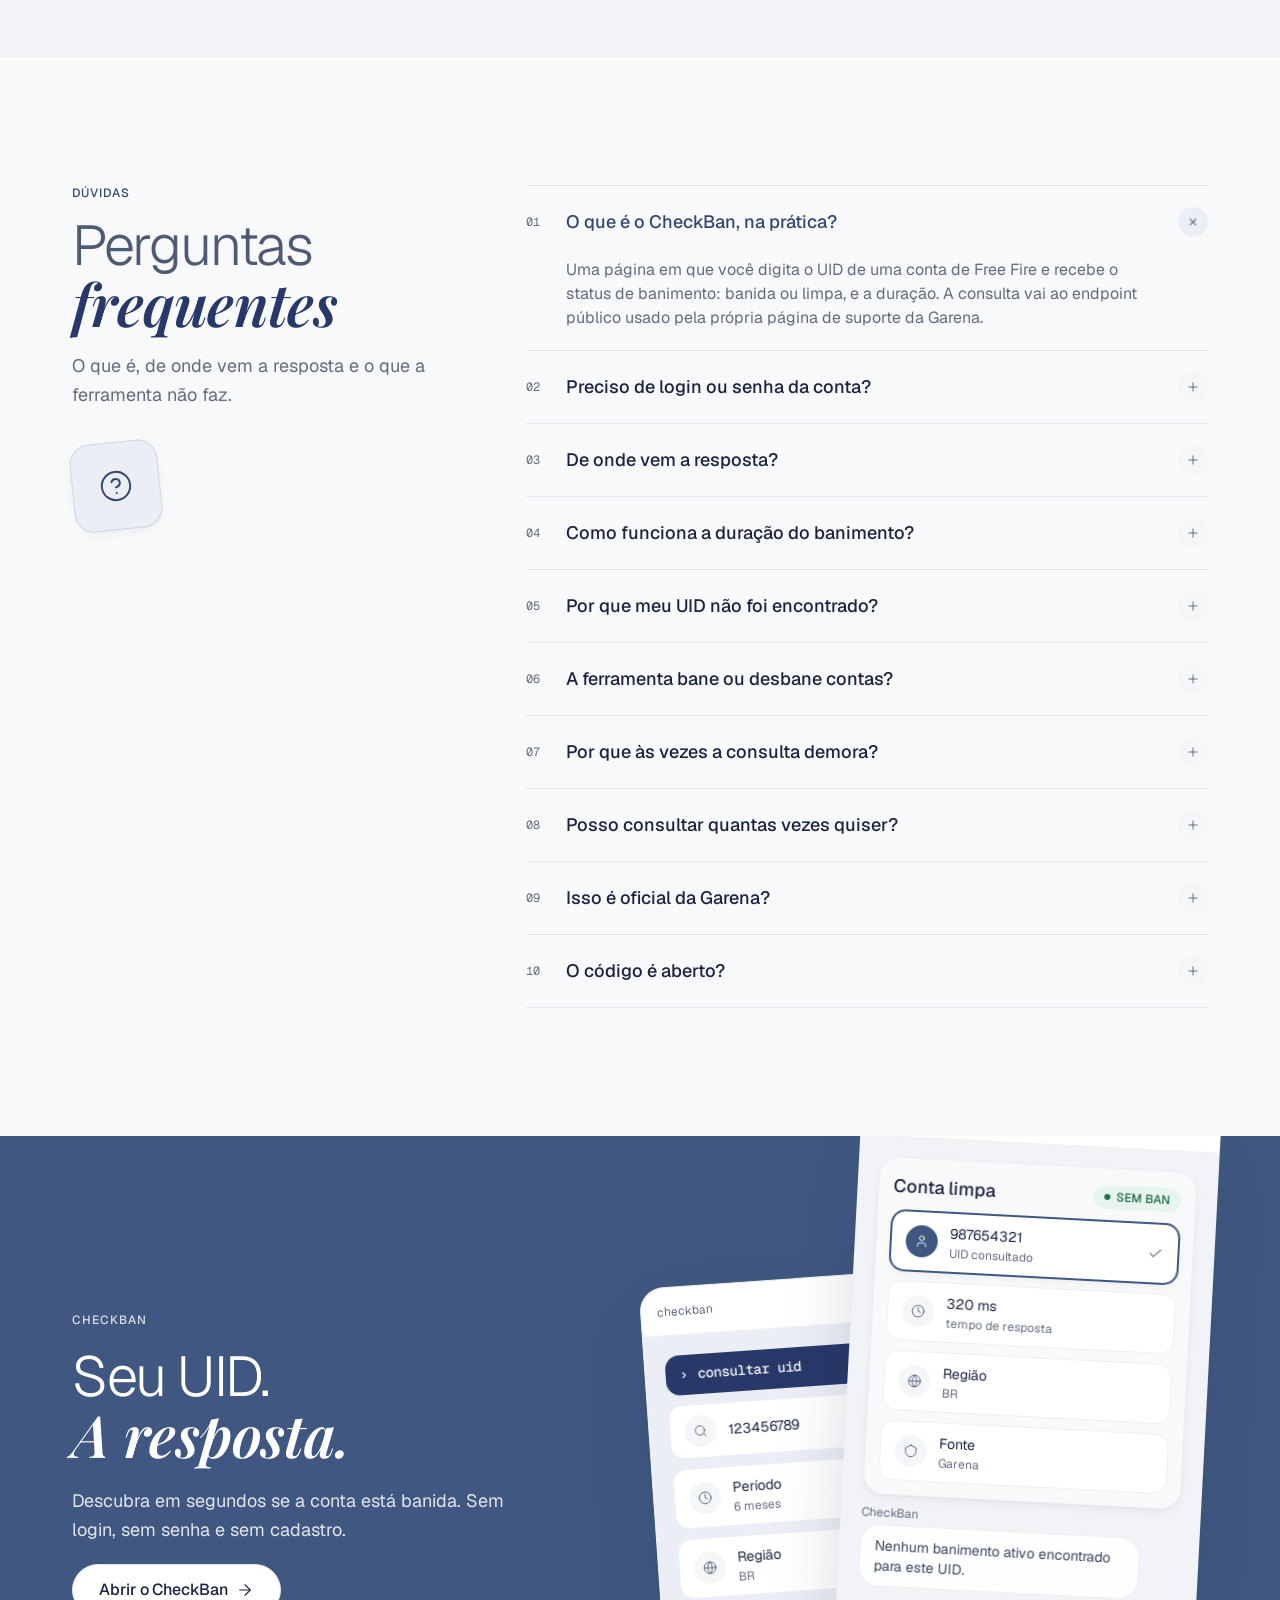
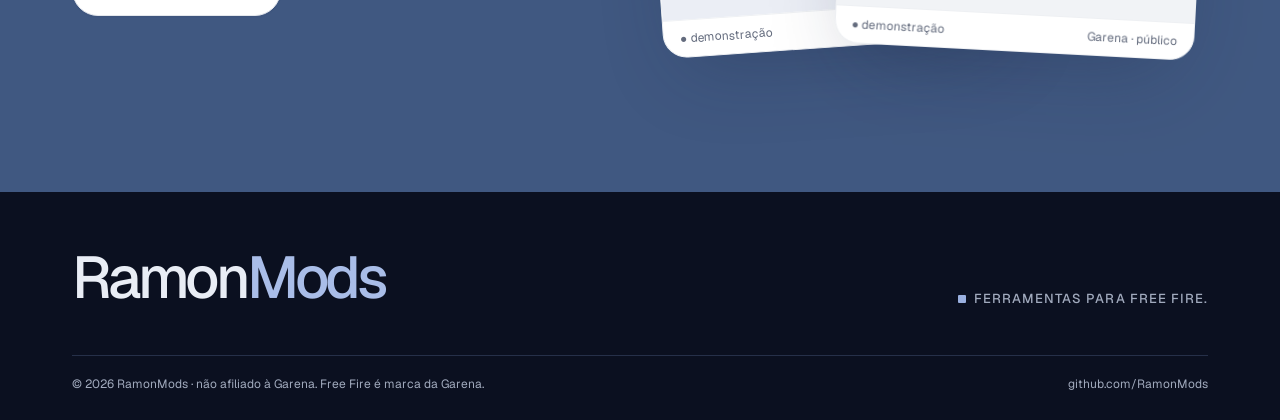
==== commit 1fe5b3ee: "rodape: remove colunas Ferramenta/Projeto/Legal" ====
--- a/public/index.html
+++ b/public/index.html
@@ -768,32 +768,6 @@
       <p class="lp-footer__mark" translate="no">Ramon<span>Mods</span></p>
       <span class="ks-eyebrow ks-eyebrow--marker"><span class="ks-eyebrow__mark" style="background:var(--accent)" aria-hidden="true"></span>Ferramentas para Free Fire.</span>
     </div>
-    <div class="lp-footer__grid">
-      <nav aria-label="Ferramenta">
-        <h2>Ferramenta</h2>
-        <ul>
-          <li><a href="#o-que-e">O que é</a></li>
-          <li><a href="#como-usar">Como funciona</a></li>
-          <li><a href="#o-que-vem">Recursos</a></li>
-          <li><a href="#preco">Acesso</a></li>
-        </ul>
-      </nav>
-      <nav aria-label="Projeto">
-        <h2>Projeto</h2>
-        <ul>
-          <li><a href="checkban/">CheckBan</a></li>
-          <li><a href="https://github.com/RamonMods/CHECKBAN-FF" target="_blank" rel="noopener">GitHub</a></li>
-        </ul>
-      </nav>
-      <nav aria-label="Legal">
-        <h2>Legal</h2>
-        <ul>
-          <li><a href="https://ff.garena.com/en/support/" target="_blank" rel="noopener">Suporte da Garena</a></li>
-          <li><a href="https://github.com/RamonMods/CHECKBAN-FF/issues" target="_blank" rel="noopener">Reportar problema</a></li>
-          <li><span>Não afiliado à Garena</span></li>
-        </ul>
-      </nav>
-    </div>
     <div class="lp-footer__bottom">
       <span>© 2026 RamonMods · não afiliado à Garena. Free Fire é marca da Garena.</span>
       <a href="https://github.com/RamonMods" target="_blank" rel="noopener">github.com/RamonMods</a>
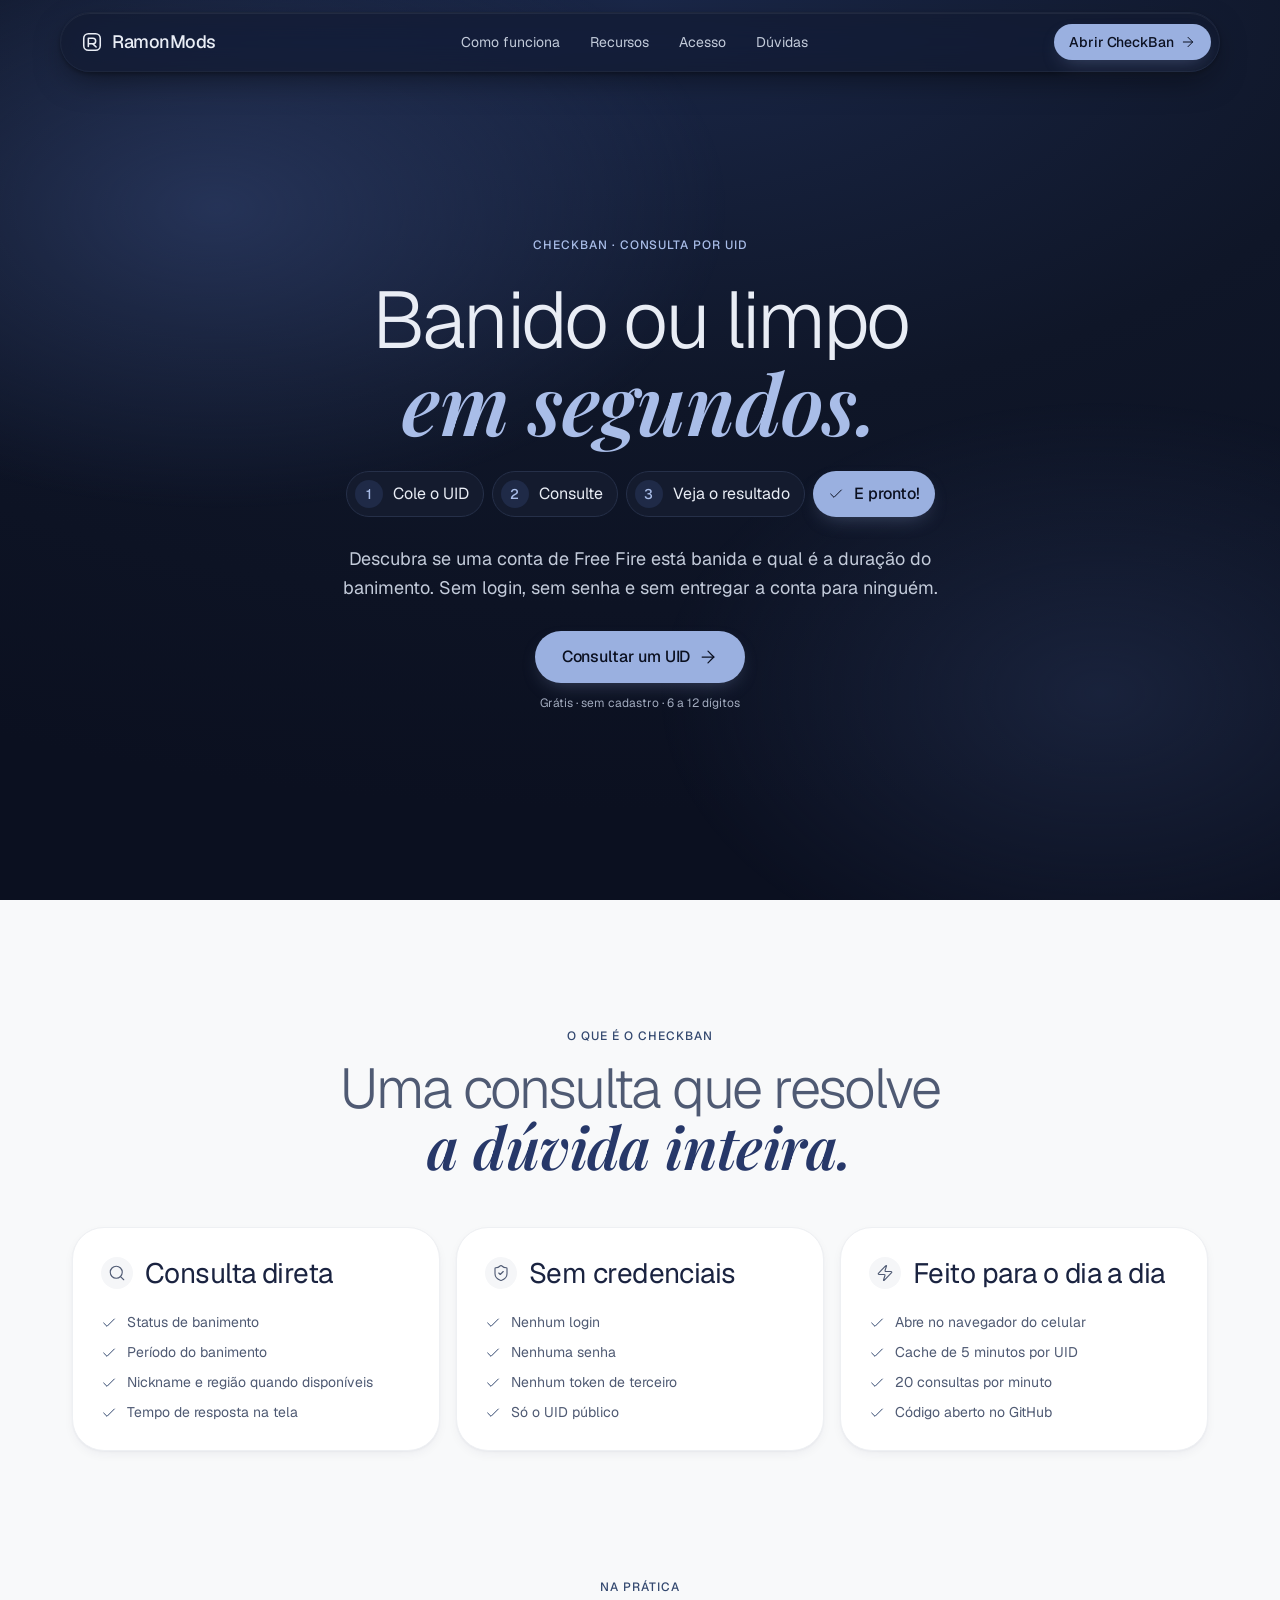
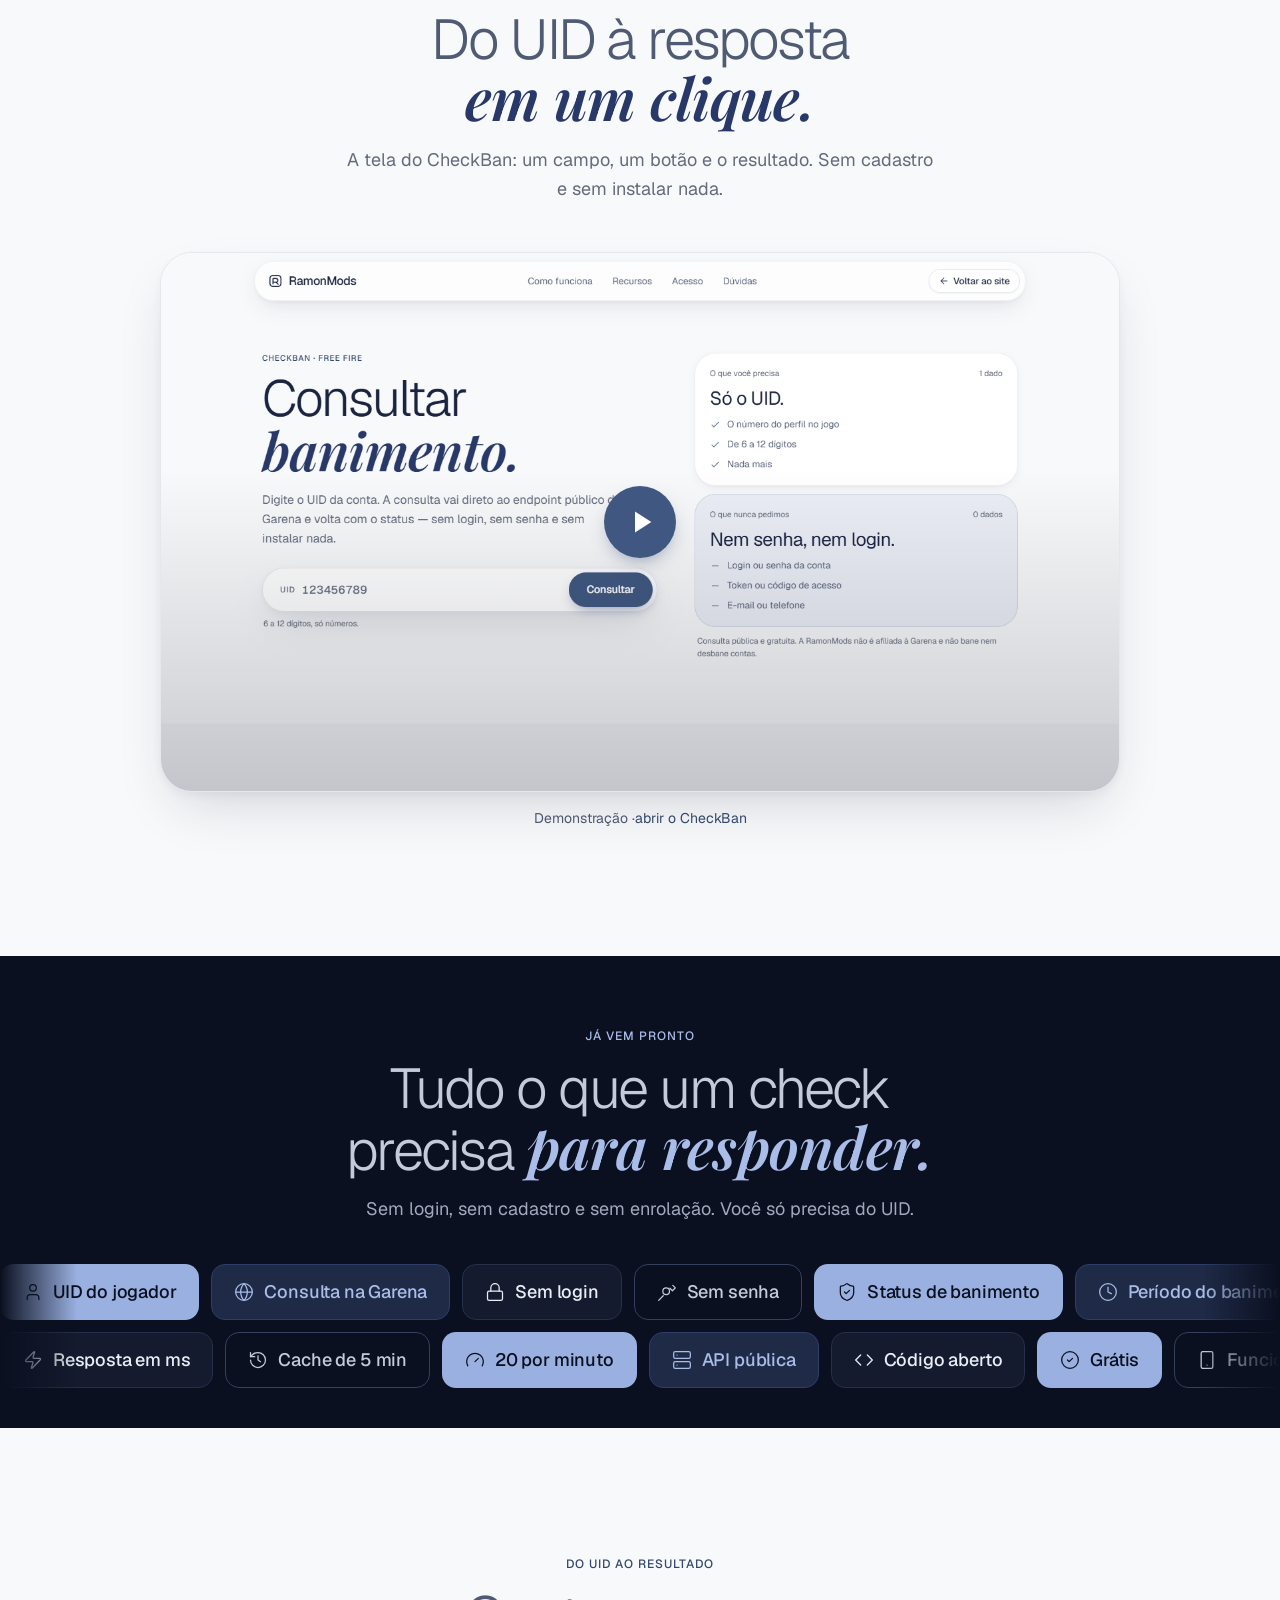
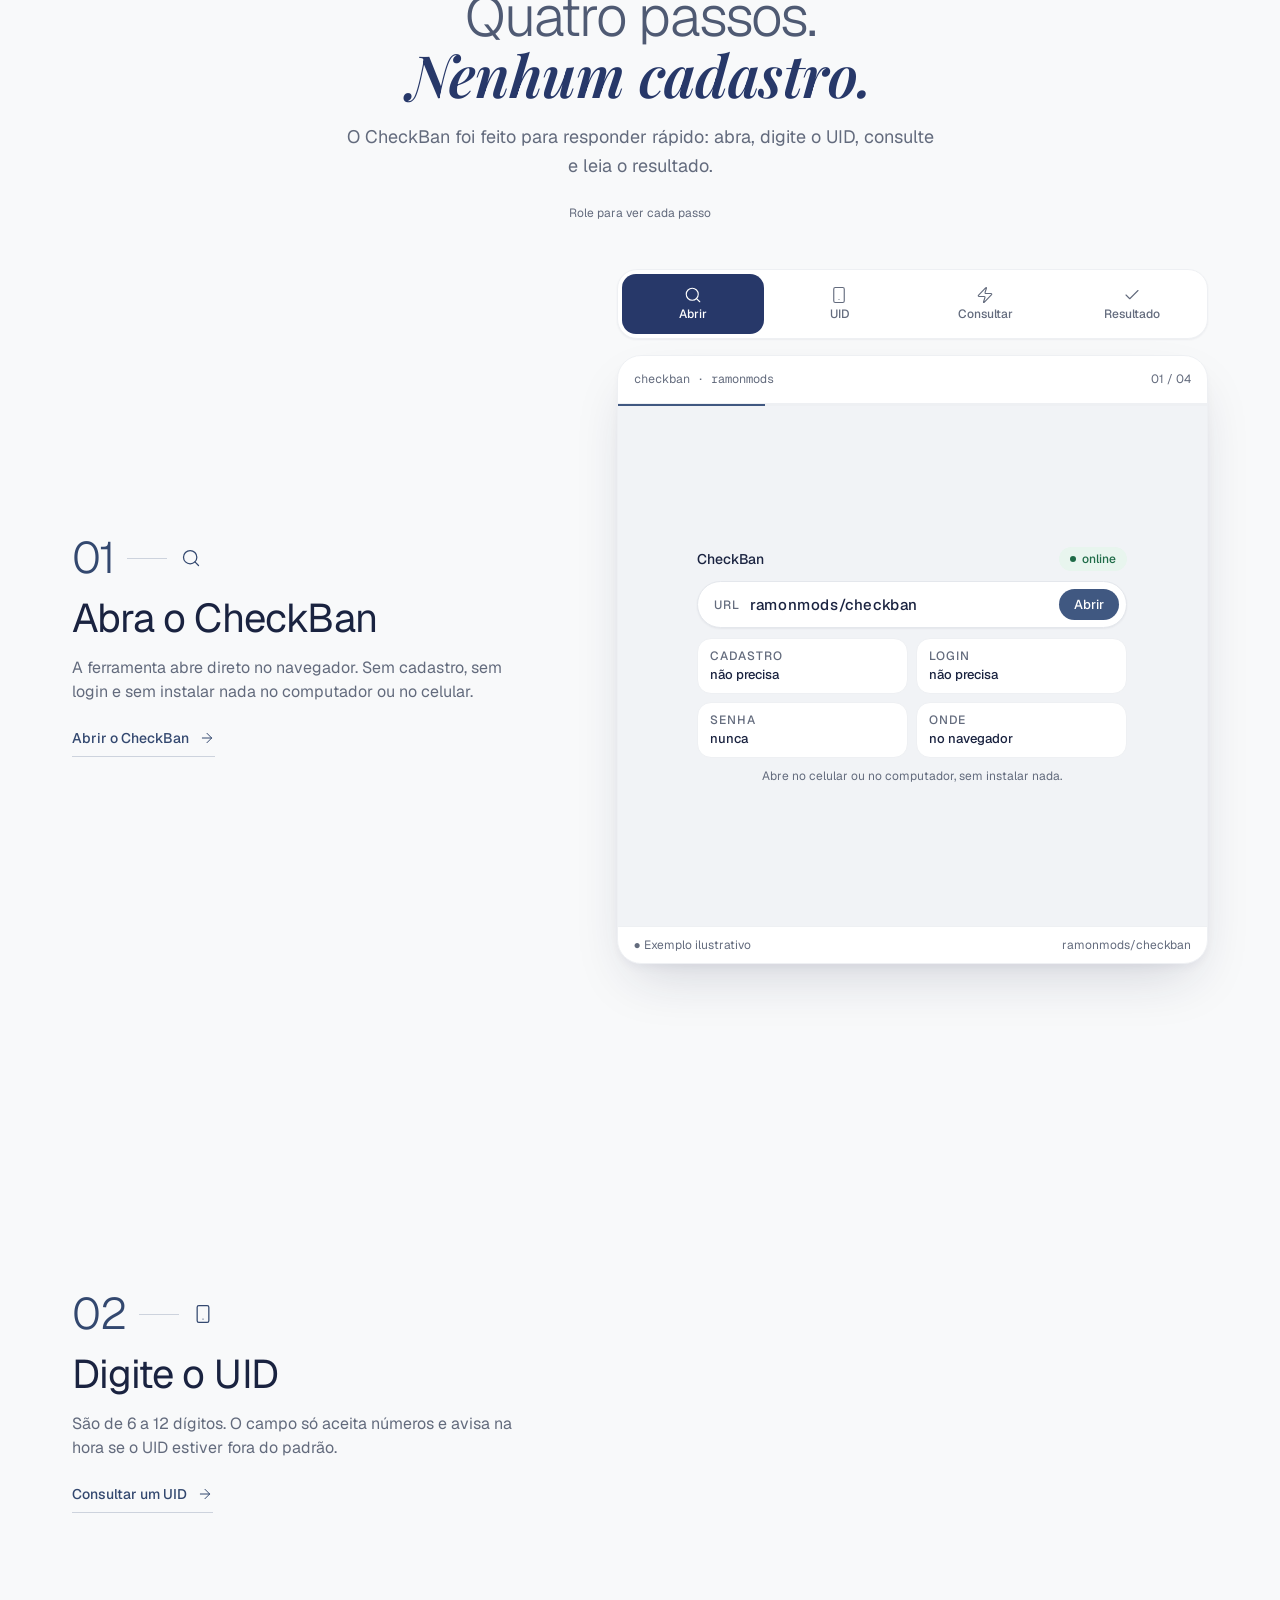
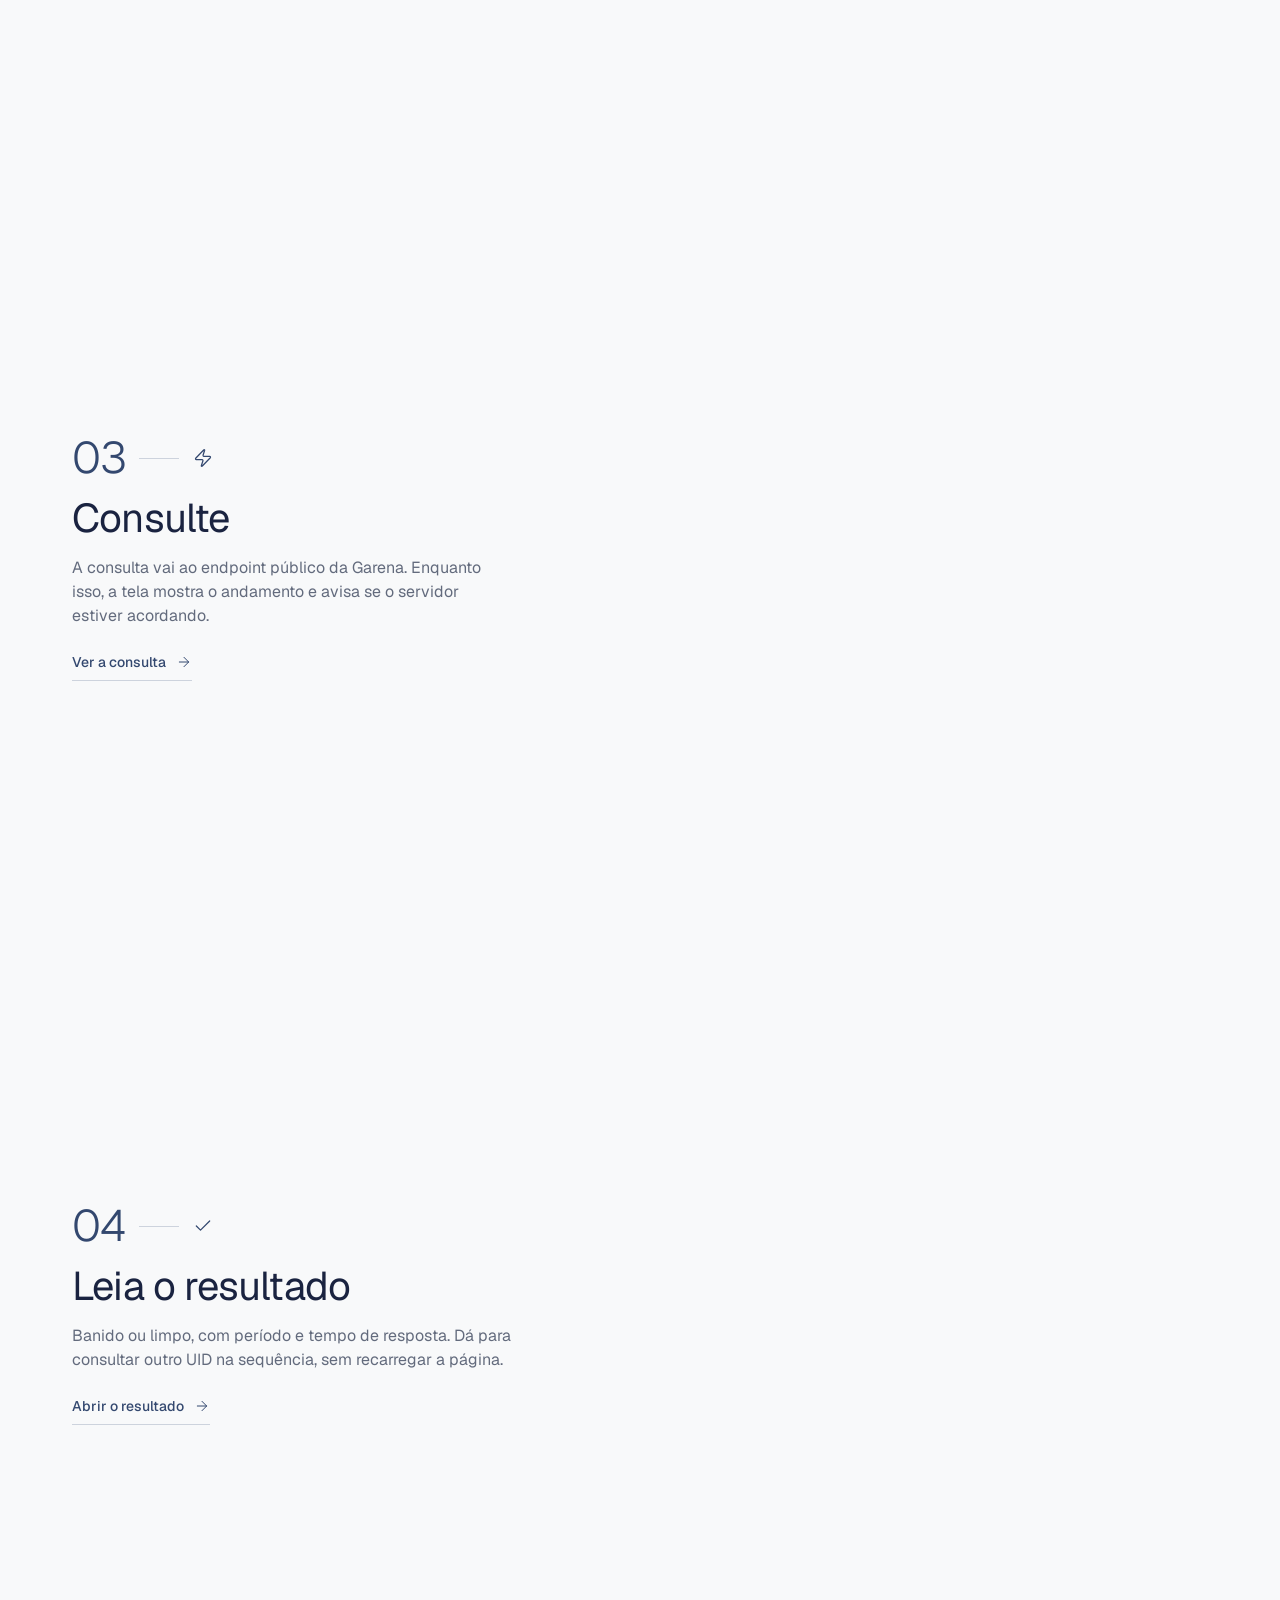
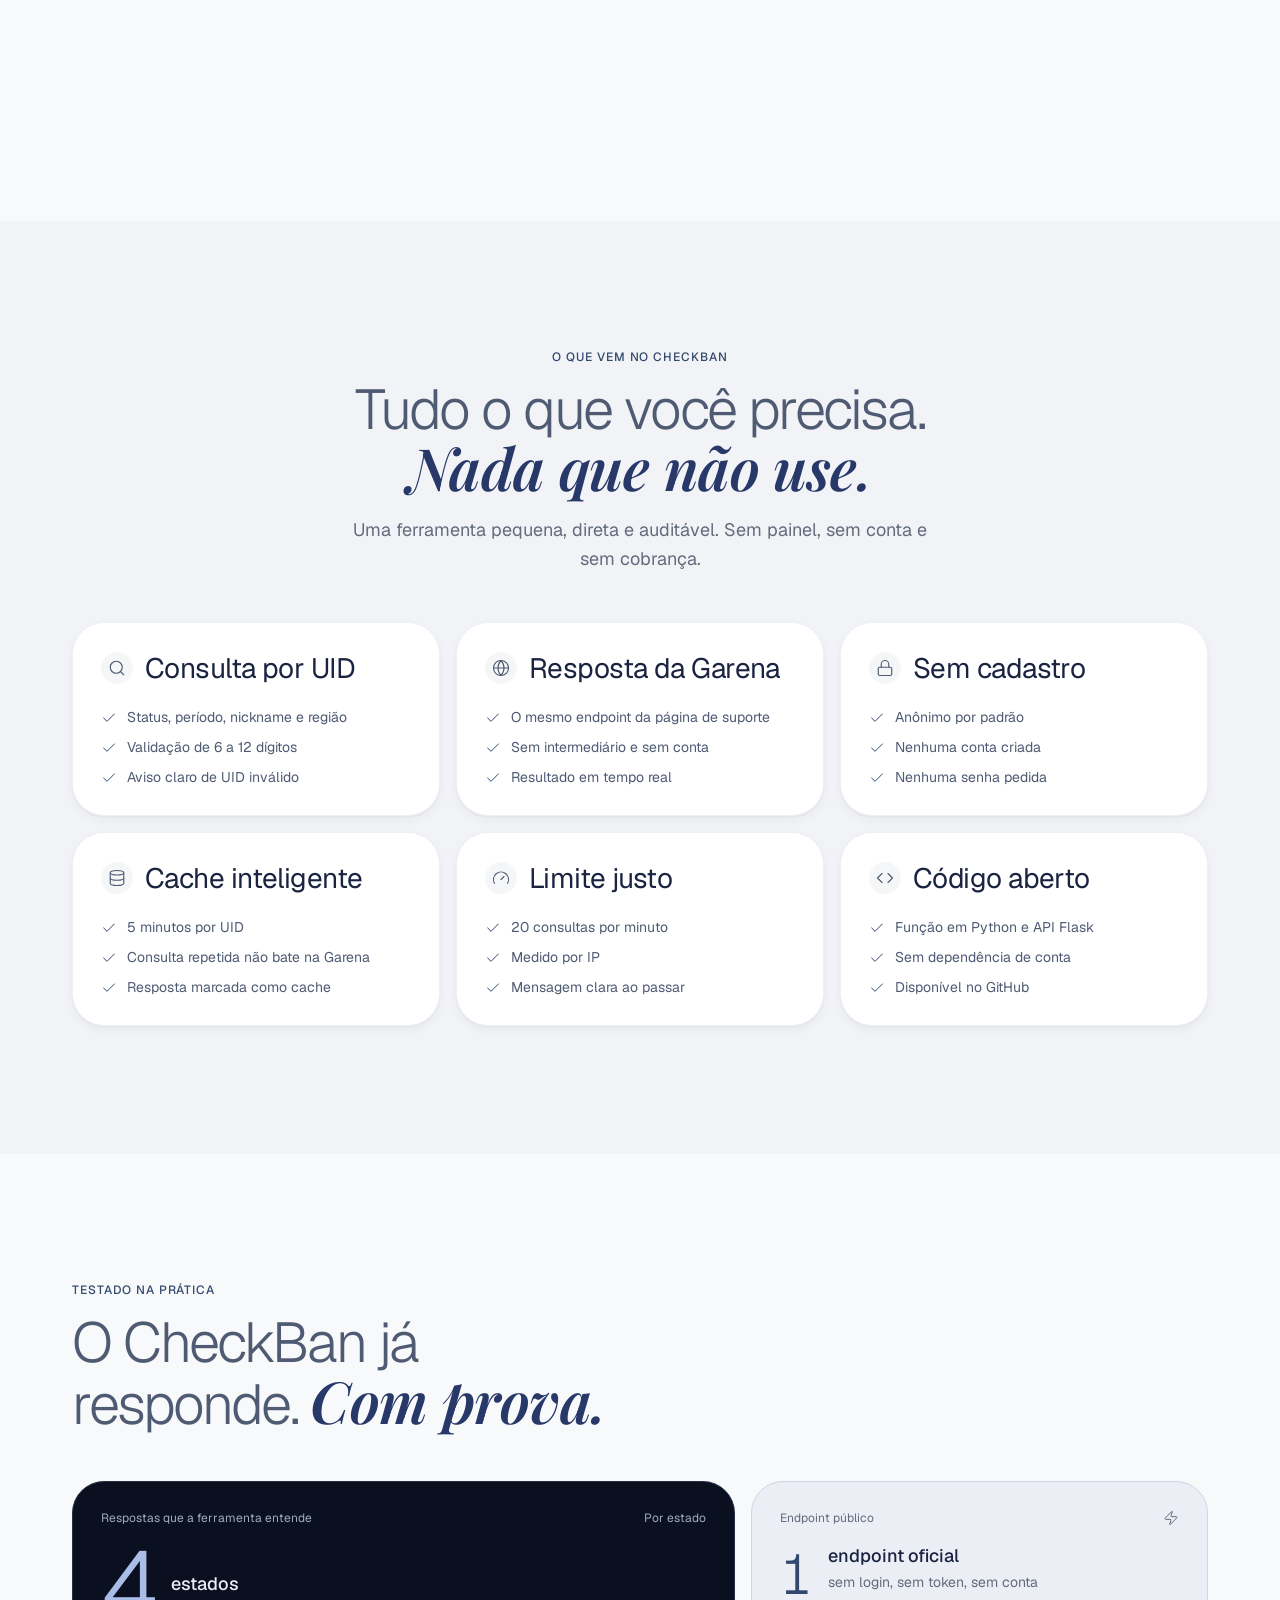
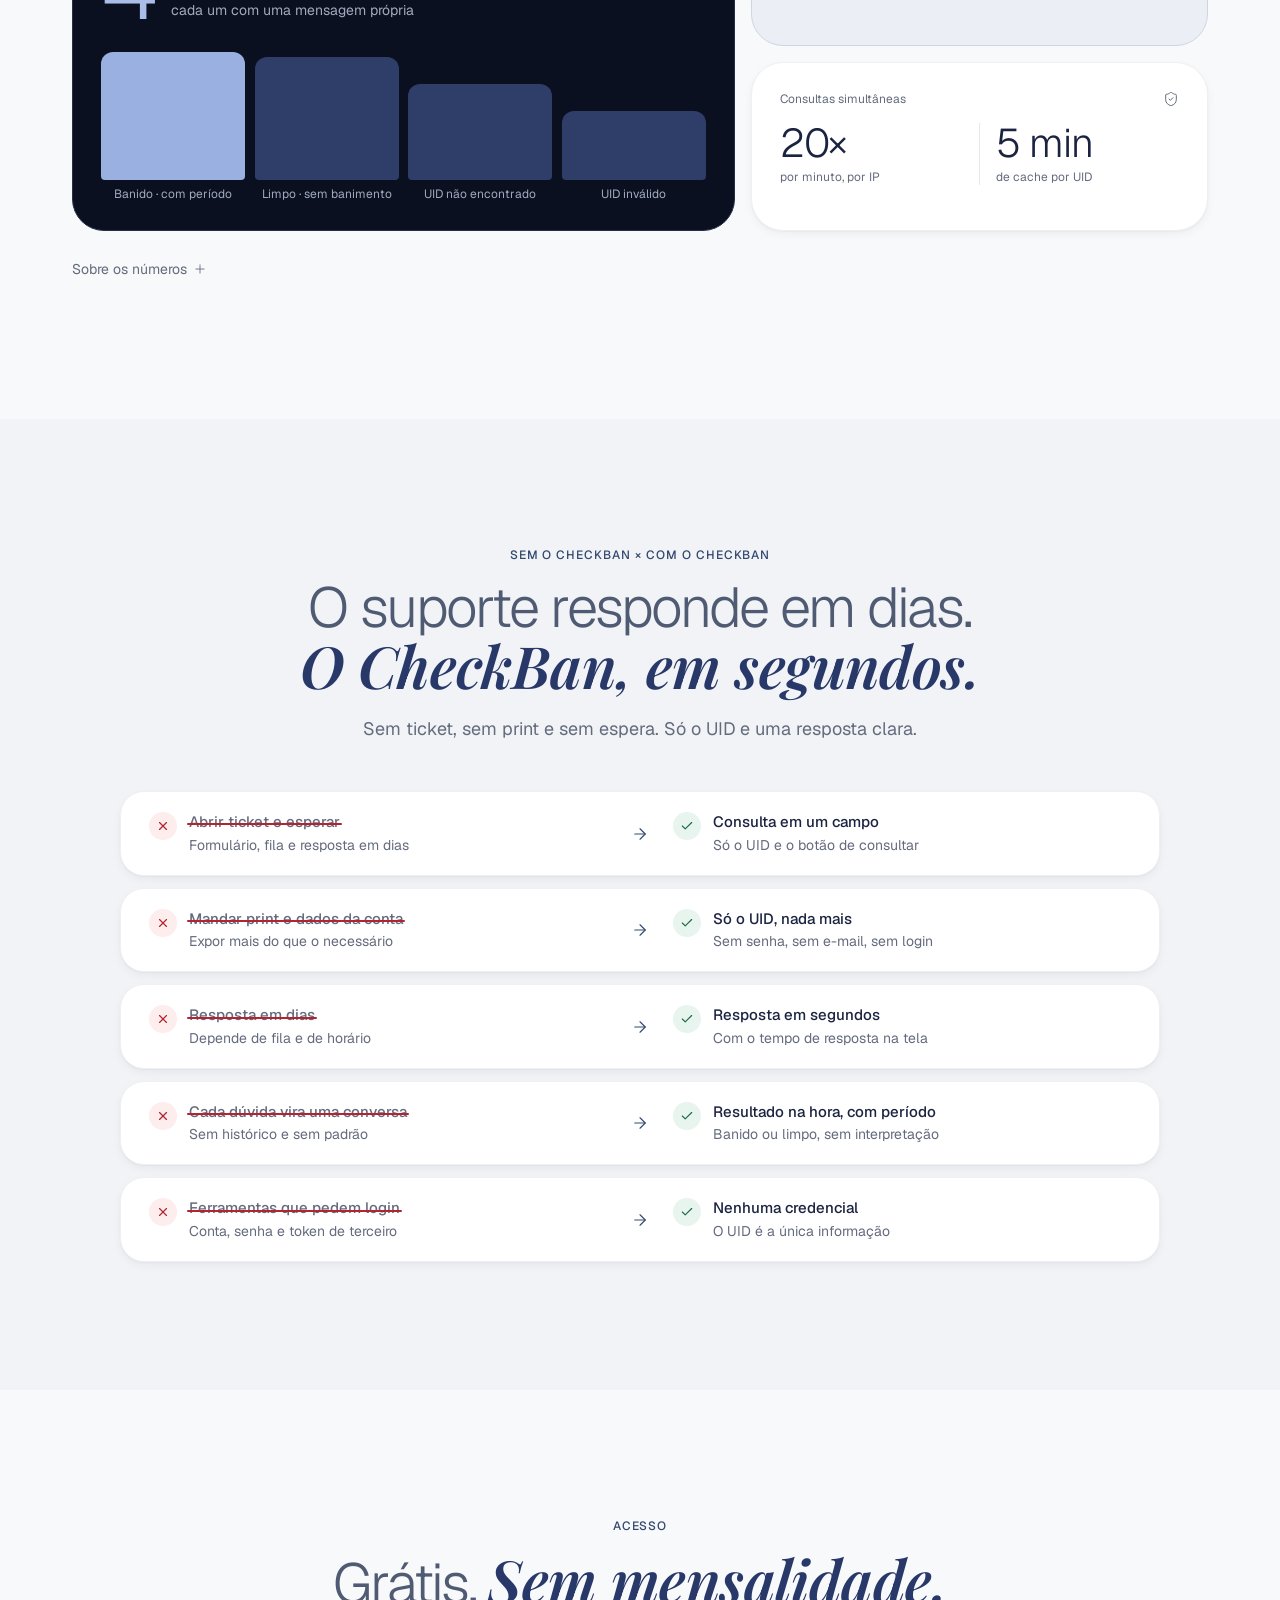
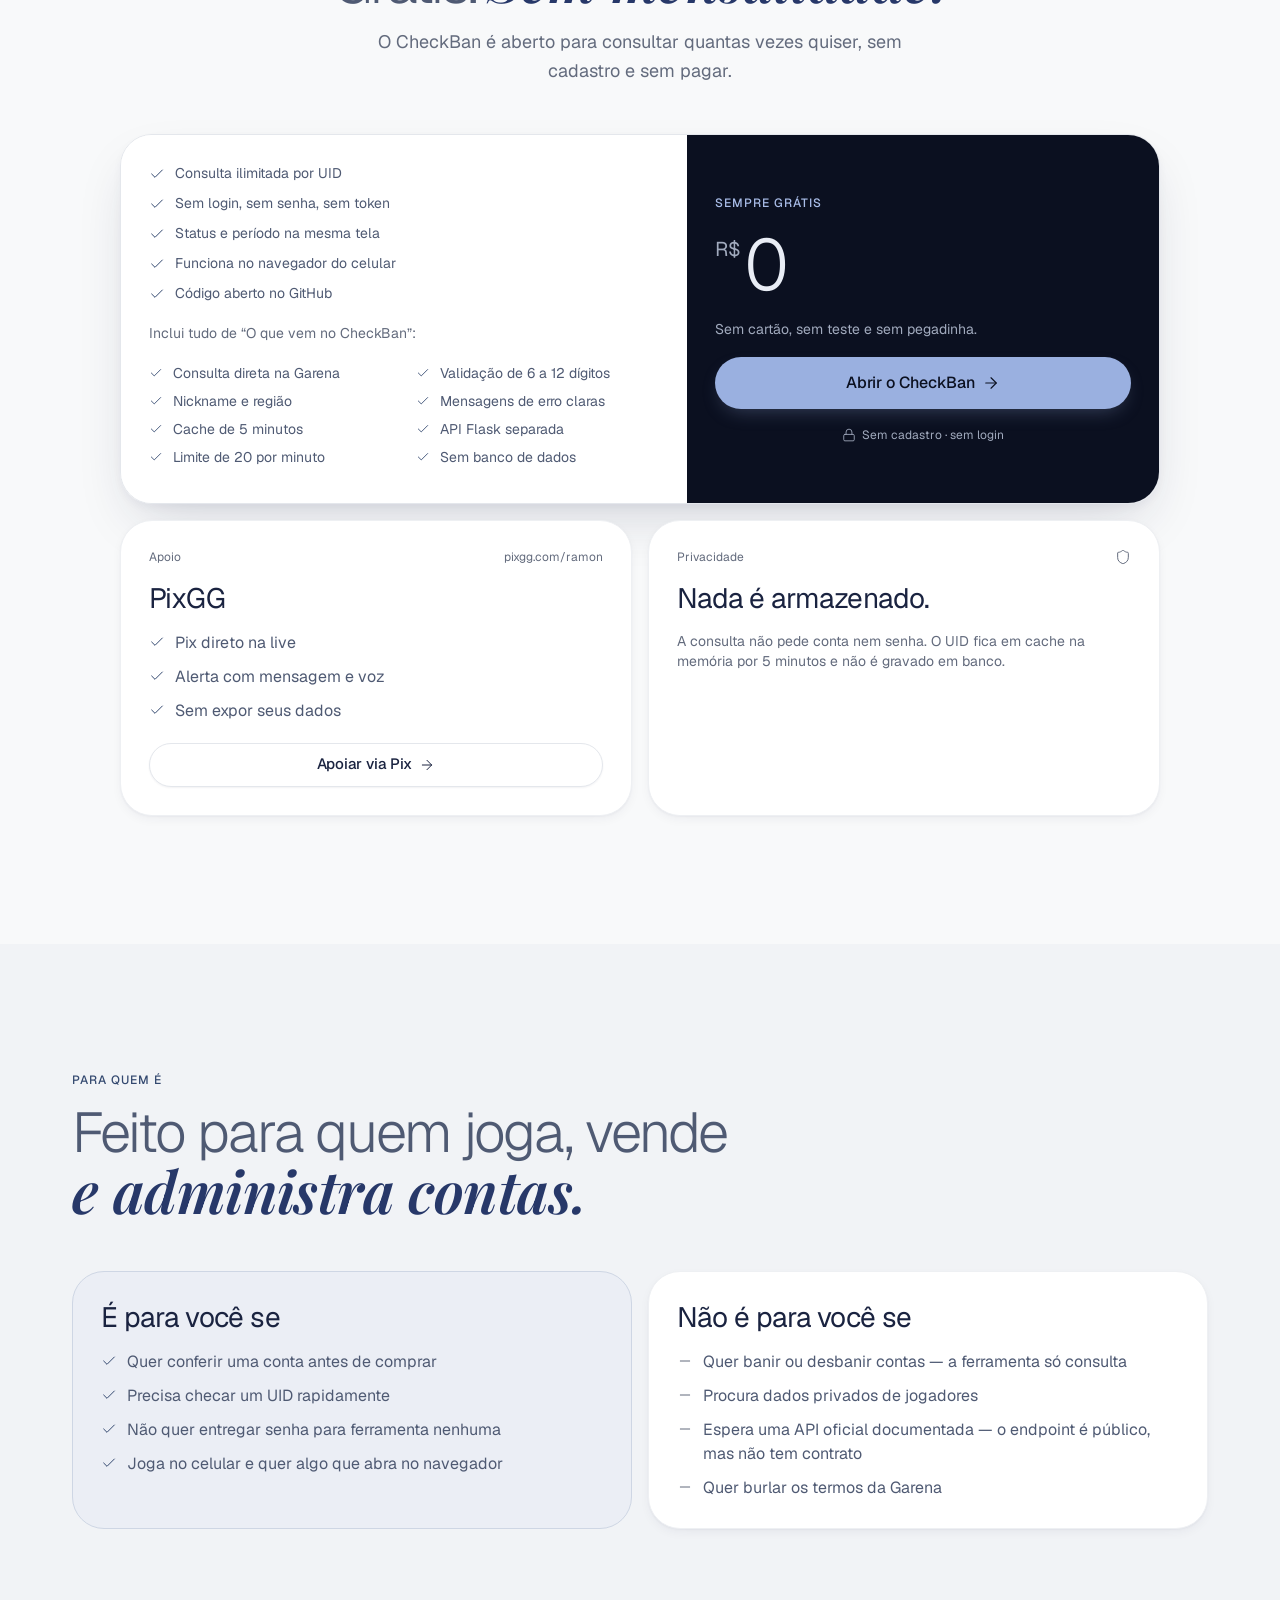
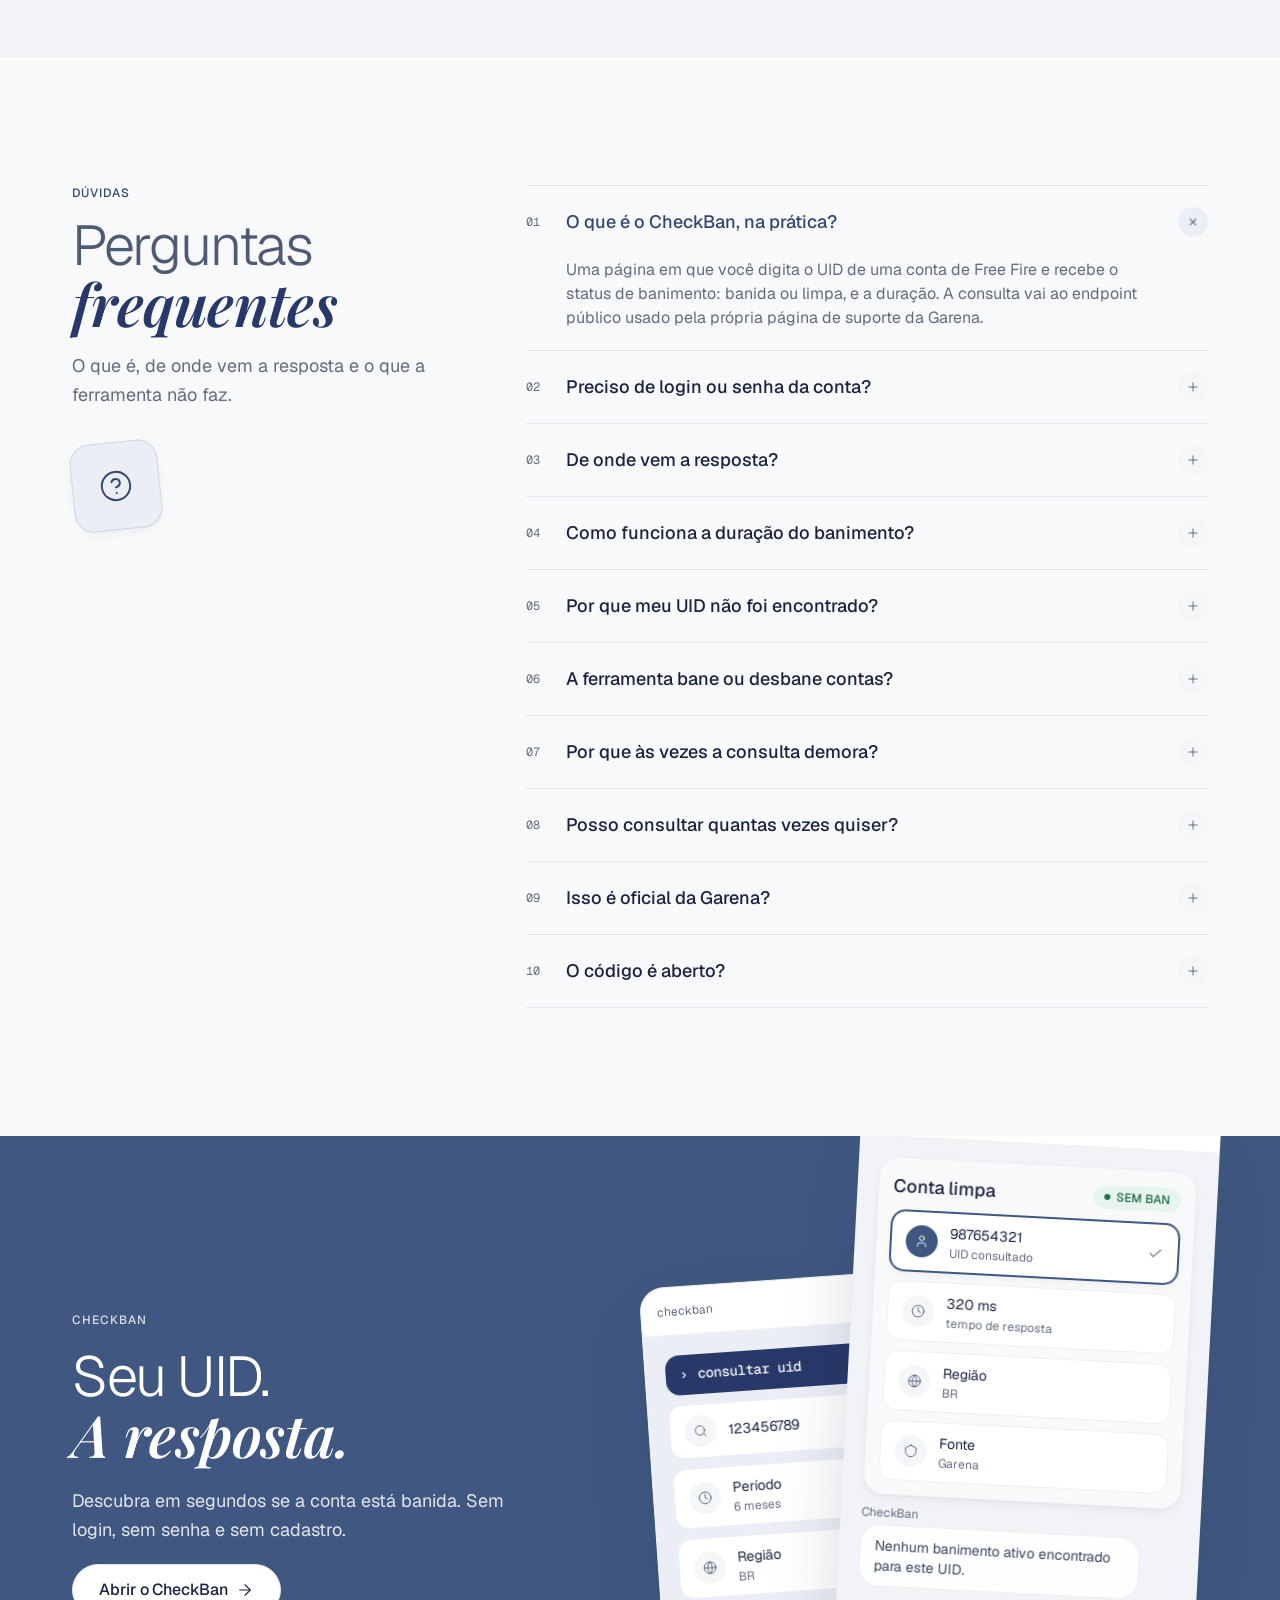
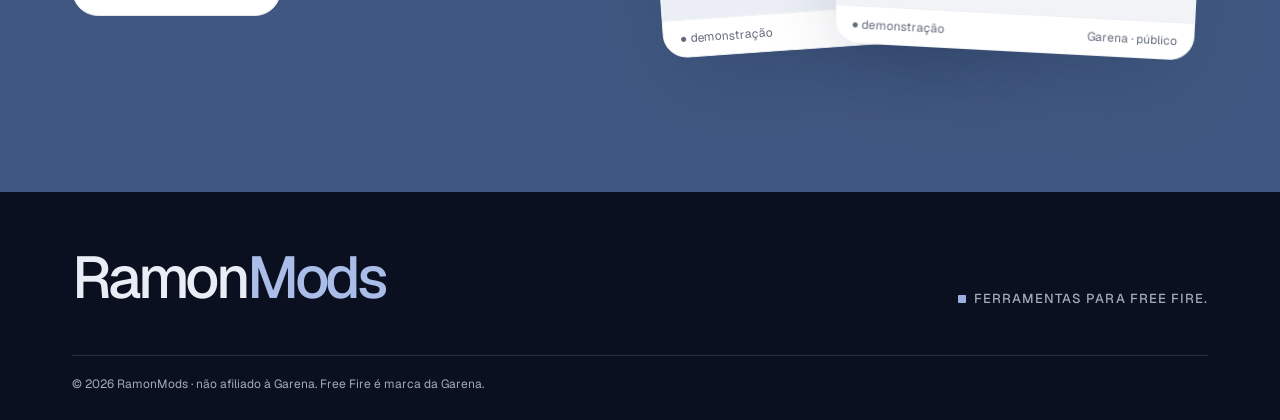
==== commit 87c73318: "remove links cruzados: README sem onrender, site sem github.com" ====
--- a/public/index.html
+++ b/public/index.html
@@ -770,7 +770,6 @@
     </div>
     <div class="lp-footer__bottom">
       <span>© 2026 RamonMods · não afiliado à Garena. Free Fire é marca da Garena.</span>
-      <a href="https://github.com/RamonMods" target="_blank" rel="noopener">github.com/RamonMods</a>
     </div>
   </div>
 </footer>
